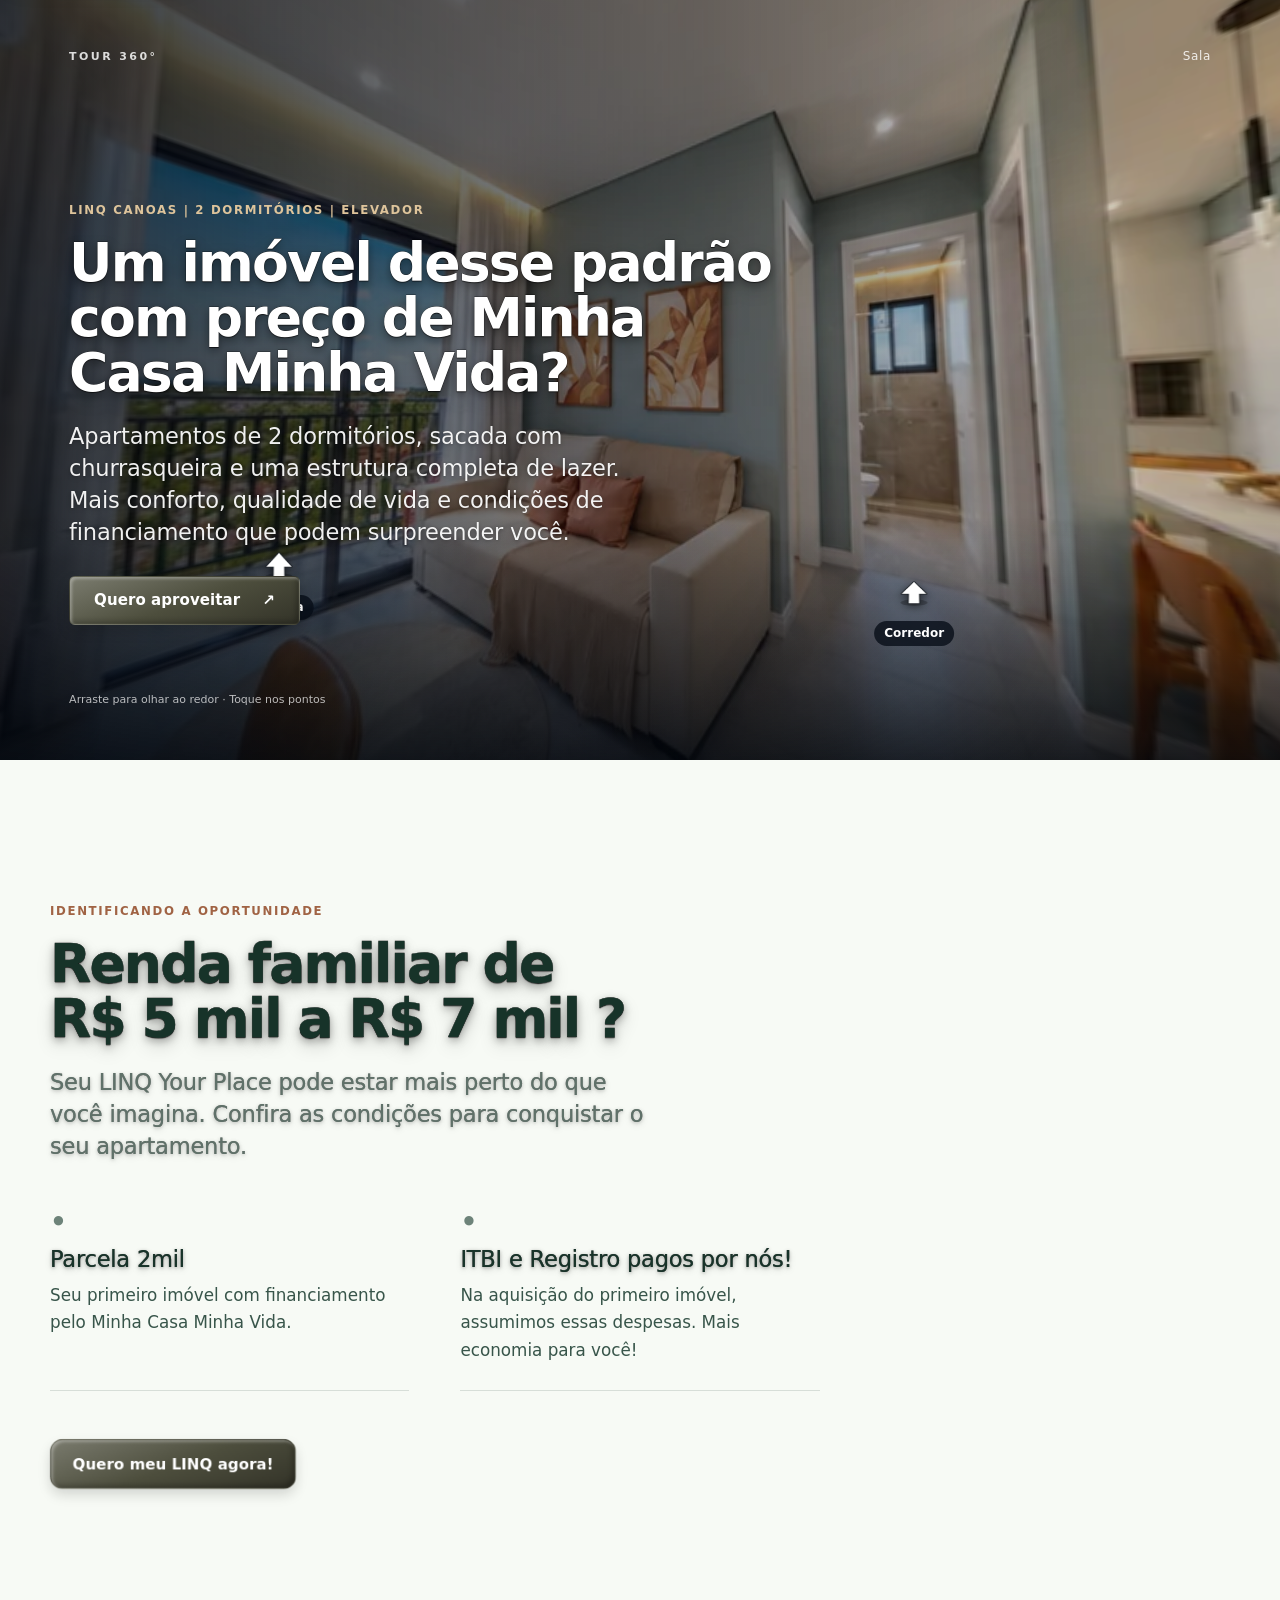
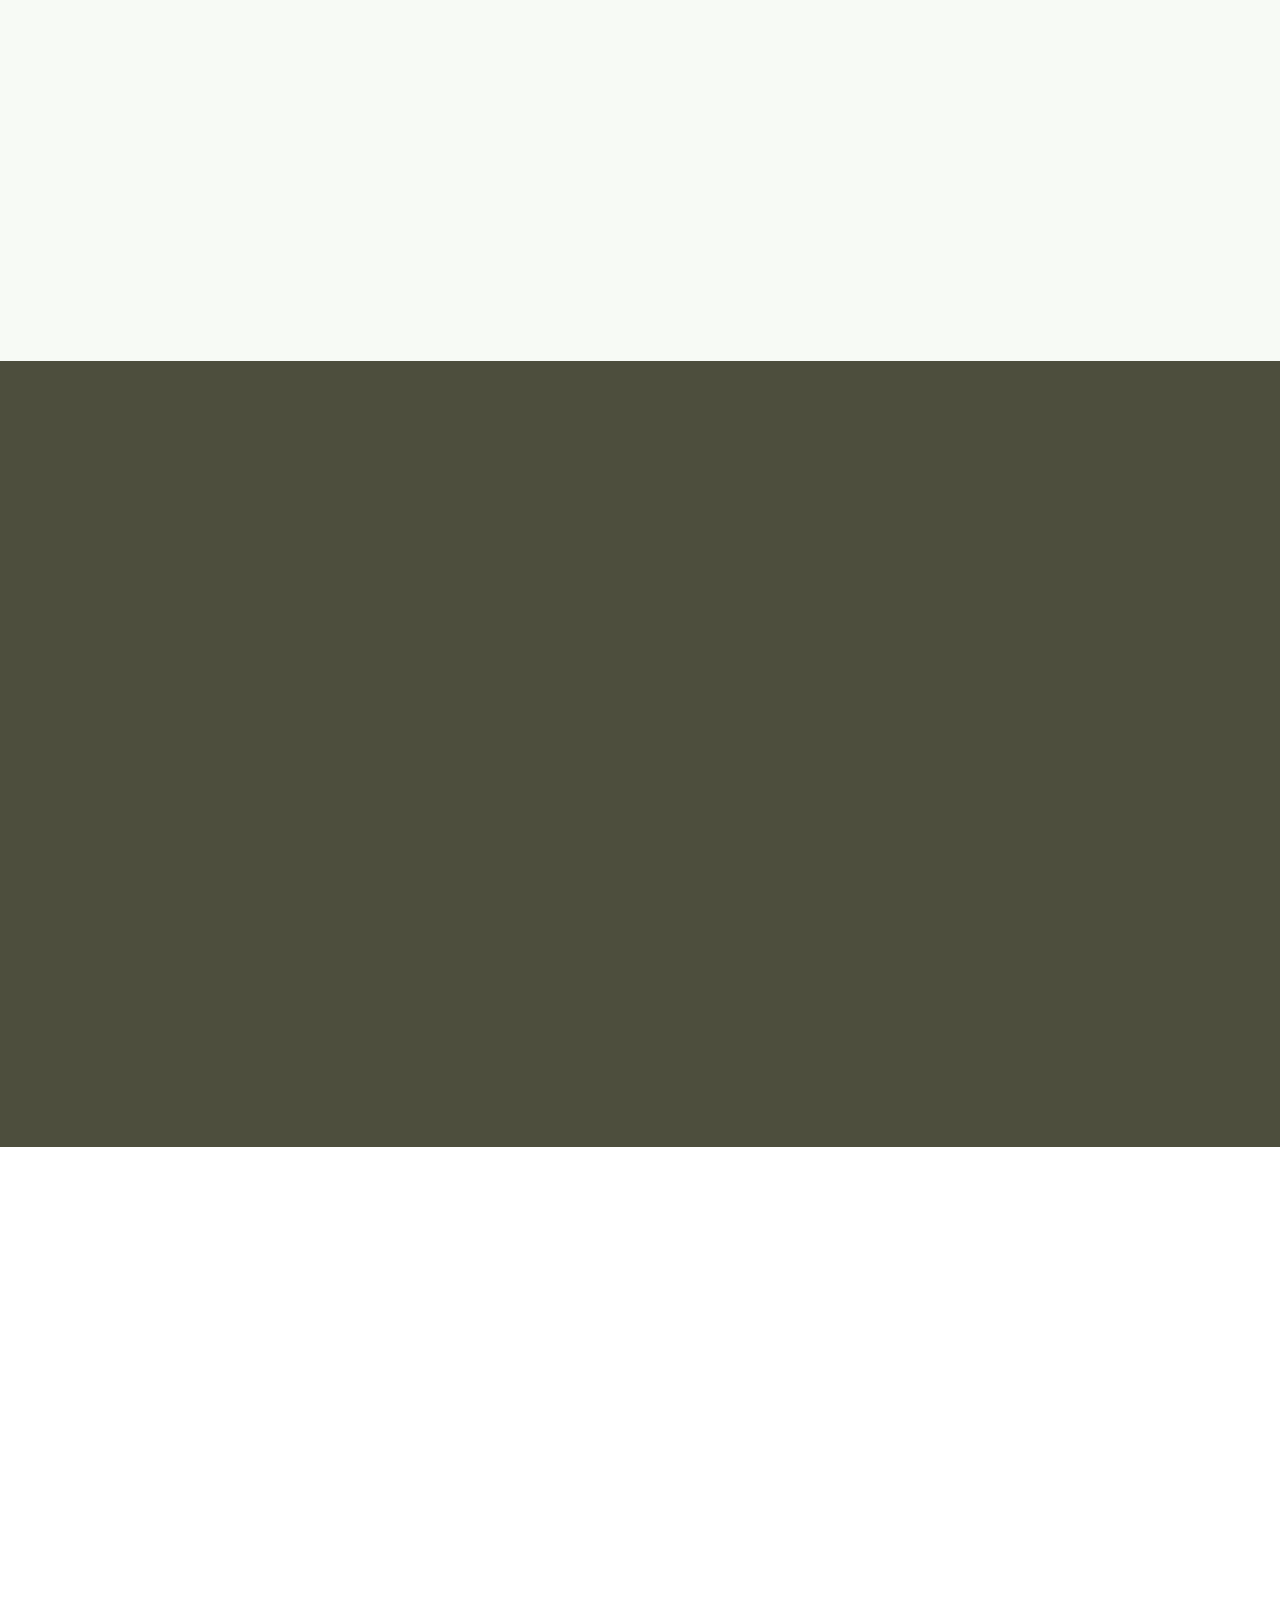
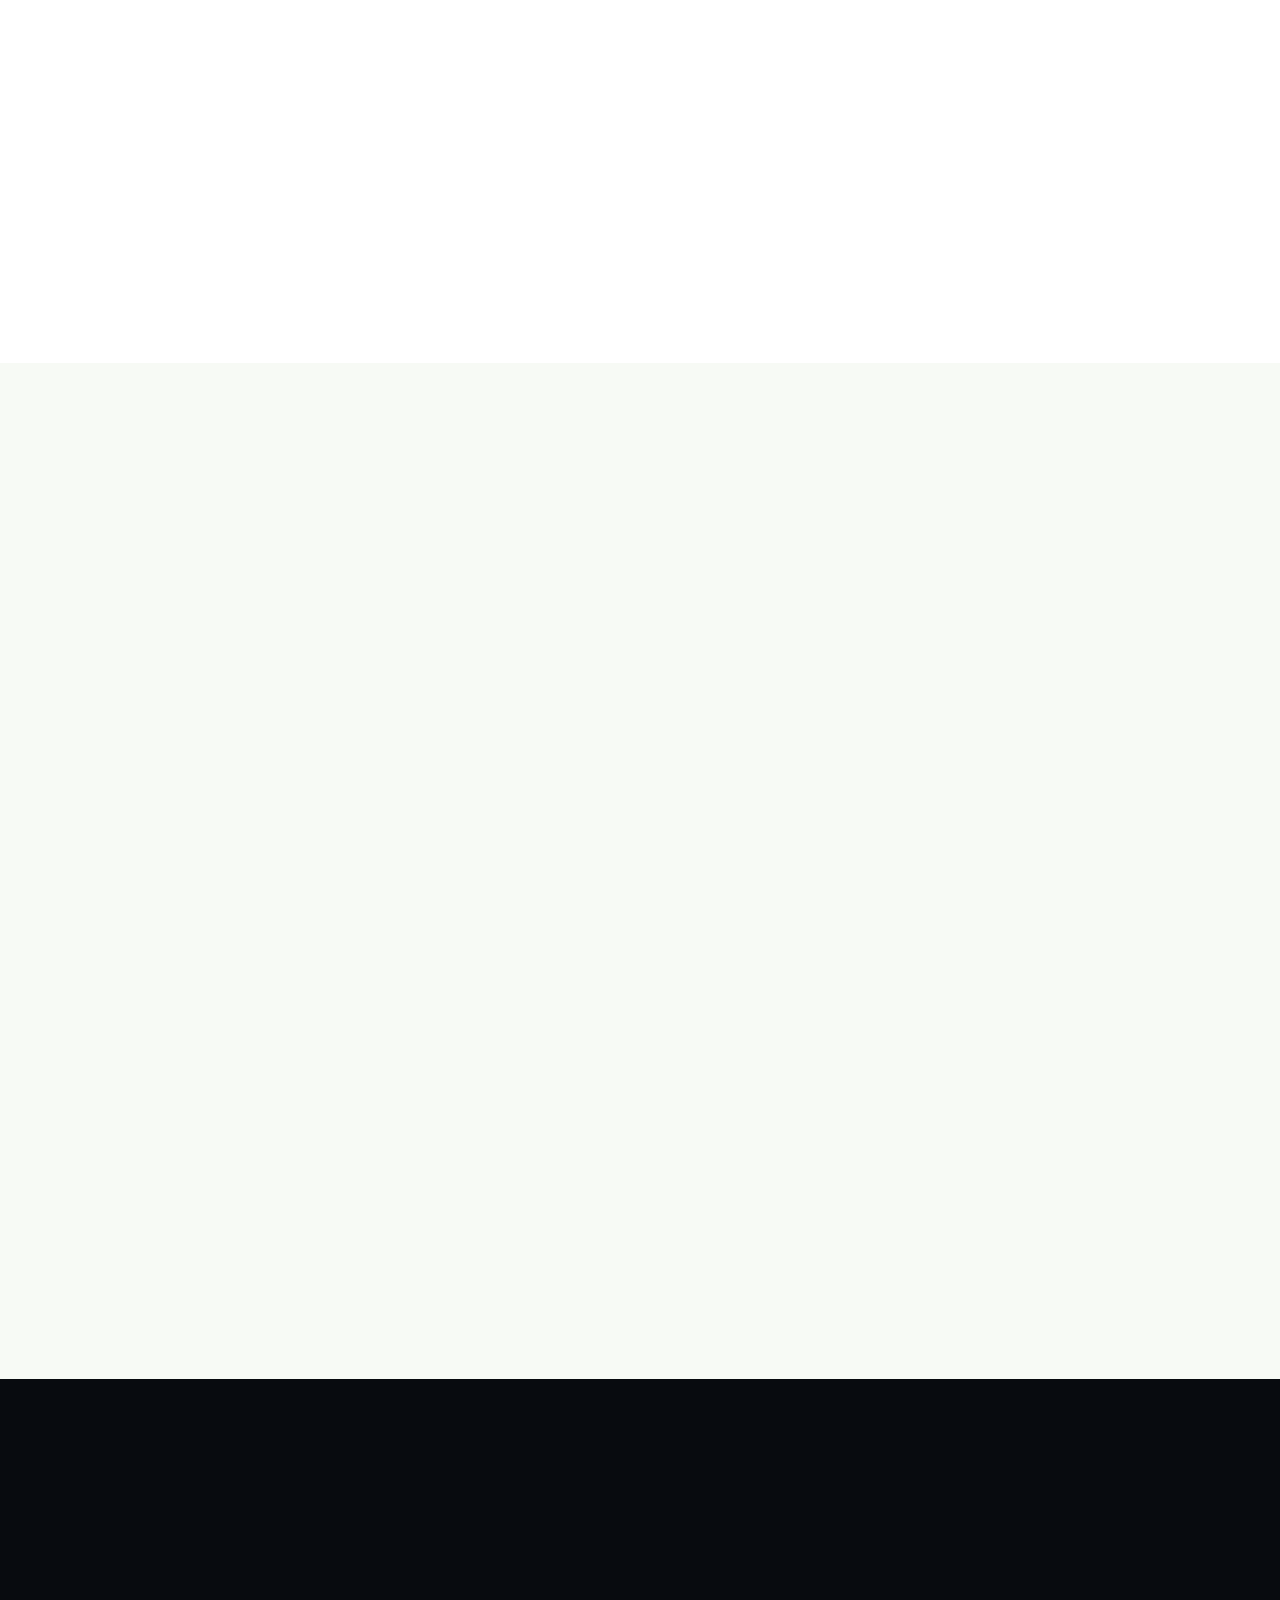
==== index.html @ daea2385 "Add files via upload" ====
<!doctype html>
<html lang="pt-BR">
<head>
      <meta charset="UTF-8">
      <meta http-equiv="Content-Security-Policy" content="default-src 'self' https:; img-src 'self' data: blob: https:; media-src 'self' data: blob: https:; style-src 'self' 'unsafe-inline' https:; font-src 'self' https: data:; script-src 'self' 'unsafe-inline' https:; object-src 'none'; base-uri 'self'">
      <meta name="viewport" content="width=device-width, initial-scale=1, viewport-fit=cover">
      <title>LINQ Canoas | 2 Dormitórios | Sacada | Minha Casa Minha Vida</title>
      <meta name="description" content="E se a prestação do seu apartamento fosse menor que o aluguel? Conheça o LINQ Your Life no Igara, Canoas: 2 dormitórios, sacada com churrasqueira e lazer. Solicite uma simulação do Minha Casa Minha Vida.">
      <meta name="robots" content="index, follow">
      <meta name="author" content="FLEX">
      <meta name="theme-color" content="#4d4e3d">
      <link rel="canonical" href="https://linq.mcmv-rs.com.br">
      <link rel="icon" href="./icon.webp" type="image/webp"><link rel="shortcut icon" href="./icon.webp">
      
      <meta property="og:locale" content="pt_BR">
      <meta property="og:type" content="website">
      <meta property="og:site_name" content="LinQ Your Place">
      <meta property="og:title" content="LINQ Canoas | 2 Dormitórios | Sacada | Minha Casa Minha Vida">
      <meta property="og:description" content="E se a prestação do seu apartamento fosse menor que o aluguel? Conheça o LINQ Your Life no Igara, Canoas: 2 dormitórios, sacada com churrasqueira e lazer. Solicite uma simulação do Minha Casa Minha Vida.">
      <meta property="og:url" content="https://linq.mcmv-rs.com.br">
      <meta property="og:image" content="https://linq.mcmv-rs.com.br/share.webp">
      <meta property="og:image:type" content="image/webp">
      <meta property="article:modified_time" content="2026-10-20">
      <meta name="twitter:card" content="summary_large_image">
      <meta name="twitter:title" content="LINQ Canoas | 2 Dormitórios | Sacada | Minha Casa Minha Vida">
      <meta name="twitter:description" content="E se a prestação do seu apartamento fosse menor que o aluguel? Conheça o LINQ Your Life no Igara, Canoas: 2 dormitórios, sacada com churrasqueira e lazer. Solicite uma simulação do Minha Casa Minha Vida.">
      <meta name="twitter:image" content="https://linq.mcmv-rs.com.br/share.webp">
      <link rel="preconnect" href="https://fonts.googleapis.com">
      <link rel="preconnect" href="https://fonts.gstatic.com" crossorigin>
      <link rel="stylesheet" href="https://fonts.googleapis.com/css2?family=DM+Sans:wght@300;400;500;600;700;800;900&family=Source+Sans+3:wght@300;400;500;600;700;800;900&display=swap">
      
      <script type="application/ld+json">{"@context":"https://schema.org","@graph":[{"@type":"WebSite","@id":"https://linq.mcmv-rs.com.br/#website","url":"https://linq.mcmv-rs.com.br/","name":"LinQ Your Place","publisher":{"@id":"https://linq.mcmv-rs.com.br/#realestateagent"},"inLanguage":"pt-BR"},{"@type":"RealEstateListing","@id":"https://linq.mcmv-rs.com.br#webpage","url":"https://linq.mcmv-rs.com.br","name":"LINQ Canoas | 2 Dormitórios | Sacada | Minha Casa Minha Vida","description":"E se a prestação do seu apartamento fosse menor que o aluguel? Conheça o LINQ Your Life no Igara, Canoas: 2 dormitórios, sacada com churrasqueira e lazer. Solicite uma simulação do Minha Casa Minha Vida.","isPartOf":{"@id":"https://linq.mcmv-rs.com.br/#website"},"about":{"@id":"https://linq.mcmv-rs.com.br#property"},"mainEntity":{"@id":"https://linq.mcmv-rs.com.br#property"},"author":{"@id":"https://linq.mcmv-rs.com.br/#author"},"publisher":{"@id":"https://linq.mcmv-rs.com.br/#realestateagent"},"dateModified":"2026-10-20","lastReviewed":"2026-10-20","primaryImageOfPage":{"@type":"ImageObject","url":"https://linq.mcmv-rs.com.br/share.webp"},"spatialCoverage":{"@type":"City","name":"Canoas"},"offers":{"@type":"Offer","price":"280000","priceCurrency":"BRL","url":"https://linq.mcmv-rs.com.br","itemOffered":{"@id":"https://linq.mcmv-rs.com.br#property"}}},{"@type":["Organization","RealEstateAgent"],"@id":"https://linq.mcmv-rs.com.br/#realestateagent","name":"LinQ Your Place","url":"https://linq.mcmv-rs.com.br","identifier":{"@type":"PropertyValue","name":"CRECI","value":"CRECI 83599F"},"areaServed":{"@type":"City","name":"Canoas"}},{"@type":"Person","@id":"https://linq.mcmv-rs.com.br/#author","name":"FLEX","jobTitle":"CRECI 83599F","url":"https://linq.mcmv-rs.com.br","sameAs":["https://linq.mcmv-rs.com.br"]},{"@type":"Place","@id":"https://linq.mcmv-rs.com.br#property","name":"LINQ Your Place","description":"E se a prestação do seu apartamento fosse menor que o aluguel? Conheça o LINQ Your Life no Igara, Canoas: 2 dormitórios, sacada com churrasqueira e lazer. Solicite uma simulação do Minha Casa Minha Vida.","image":"https://linq.mcmv-rs.com.br/share.webp","url":"https://linq.mcmv-rs.com.br","address":{"@type":"PostalAddress","streetAddress":"Rua Camboatas, 465, Igara","addressLocality":"Canoas","addressRegion":"RS","postalCode":"92412-230","addressCountry":"BR"},"additionalProperty":[{"@type":"PropertyValue","name":"Contexto local","value":"Apartamento 2 dormitórios, sacada e churrasqueira, LINQ Your Place, Rua Camboatás, 465. Minha casa minha vida. 156 apartamentos, 13 andares, elevador duplo."}]}]}</script>
      <link rel="stylesheet" href="assets/css/site.css?v=1792718456939">
    </head>
<body data-scroll-mode="flow" data-motion="subtle">
<a class="skip-link" href="#conteudo-principal">Ir para o conteúdo</a>
<main id="conteudo-principal" role="main"><section class="section-shell plugin-play-section" data-section-id="hero360-tour-1792586326792-cbk90" data-plugin="hero360-tour" data-plugin-version="1.2.7" style="--imobify-duration:800ms;--imobify-delay:0ms;--imobify-distance:46px;--imobify-blur:12px;--imobify-scale:0.92;--imobify-origin-x:50%;--imobify-origin-y:50%;--imobify-easing:cubic-bezier(.22,1,.36,1);" data-element-motion="%7B%22baseDelayMs%22%3A150%2C%22staggerMs%22%3A100%2C%22scrollMode%22%3A%22entrance%22%2C%22items%22%3A%7B%220%22%3A%7B%22preset%22%3A%22bounce-fade%22%2C%22durationMs%22%3A950%2C%22delayMs%22%3A0%2C%22order%22%3A1%2C%22intensity%22%3A%22soft%22%7D%2C%221%22%3A%7B%22preset%22%3A%22kinetic-shear%22%2C%22durationMs%22%3A730%2C%22delayMs%22%3A80%2C%22order%22%3A2%2C%22intensity%22%3A%22soft%22%7D%2C%222%22%3A%7B%22preset%22%3A%22light-sweep%22%2C%22durationMs%22%3A730%2C%22delayMs%22%3A80%2C%22order%22%3A3%2C%22intensity%22%3A%22soft%22%7D%2C%223%22%3A%7B%22preset%22%3A%22orbit-settle%22%2C%22durationMs%22%3A730%2C%22delayMs%22%3A80%2C%22order%22%3A4%2C%22intensity%22%3A%22soft%22%7D%2C%224%22%3A%7B%22preset%22%3A%22magnetic-snap%22%2C%22durationMs%22%3A730%2C%22delayMs%22%3A80%2C%22order%22%3A5%2C%22intensity%22%3A%22soft%22%7D%2C%225%22%3A%7B%22preset%22%3A%22arc-rise%22%2C%22durationMs%22%3A730%2C%22delayMs%22%3A80%2C%22order%22%3A6%2C%22intensity%22%3A%22soft%22%7D%2C%226%22%3A%7B%22preset%22%3A%22split-shift%22%2C%22durationMs%22%3A730%2C%22delayMs%22%3A80%2C%22order%22%3A7%2C%22intensity%22%3A%22soft%22%7D%2C%227%22%3A%7B%22preset%22%3A%22diagonal-sweep%22%2C%22durationMs%22%3A730%2C%22delayMs%22%3A80%2C%22order%22%3A8%2C%22intensity%22%3A%22soft%22%7D%2C%228%22%3A%7B%22preset%22%3A%22depth-parallax%22%2C%22durationMs%22%3A730%2C%22delayMs%22%3A80%2C%22order%22%3A9%2C%22intensity%22%3A%22soft%22%7D%7D%7D" data-motion-threshold="0.2" data-motion-replay="false" data-motion-direction="bottom" data-section-transition="zoom" data-hide-mobile="false" data-hide-desktop="false"><div class="ims360" data-mode="hero" style="--ims360-height:760px;--ims360-height-mobile:580px;--ims360-overlay:20%;--ims360-accent:#dec49b;--ims360-text:#ffffff;" data-full-sphere="true" data-normalize-sphere="true" data-hero-hfov="118" data-hero-hide-delay="2" data-idle="5" data-sway-yaw="8" data-sway-pitch="1.4" data-sway-cycle="9" data-scroll="" data-progress="" data-scenes-menu="false" data-navigation-panel="false" data-motion-enabled="true" data-motion-activation="auto" data-motion-sensitivity="50" data-motion-smoothing="50" data-motion-recenter="" data-motion-touch="true">
  <textarea class="ims360-config" hidden>{&quot;format&quot;:&quot;ImobStudioTour360&quot;,&quot;version&quot;:7,&quot;project&quot;:{&quot;id&quot;:&quot;tour360-section&quot;,&quot;name&quot;:&quot;LinQ&quot;,&quot;createdAt&quot;:&quot;&quot;,&quot;updatedAt&quot;:&quot;2026-10-22T02:22:39.215Z&quot;},&quot;settings&quot;:{&quot;firstSceneId&quot;:&quot;sala&quot;,&quot;preloadAdjacent&quot;:false,&quot;showCompass&quot;:false,&quot;showZoomControls&quot;:true,&quot;showFullscreenControl&quot;:true,&quot;autoLoad&quot;:true,&quot;defaultHfov&quot;:100,&quot;minHfov&quot;:50,&quot;maxHfov&quot;:120,&quot;authoringGrid&quot;:false},&quot;branding&quot;:{&quot;enabled&quot;:false,&quot;banner&quot;:&quot;&quot;,&quot;bannerName&quot;:&quot;&quot;,&quot;position&quot;:&quot;bottom-right&quot;,&quot;floatingEnabled&quot;:false,&quot;floatingText&quot;:&quot;&quot;,&quot;floatingLink&quot;:&quot;&quot;},&quot;sceneOrder&quot;:[&quot;dormitorio-2&quot;,&quot;banheiro&quot;,&quot;sala&quot;,&quot;sacada&quot;,&quot;casal&quot;,&quot;corredor&quot;],&quot;scenes&quot;:{&quot;dormitorio-2&quot;:{&quot;id&quot;:&quot;dormitorio-2&quot;,&quot;title&quot;:&quot;Dormitório 2&quot;,&quot;panorama&quot;:&quot;assets/images/tour360-scene-1-panorama-1.webp&quot;,&quot;initialView&quot;:{&quot;yaw&quot;:-93.1,&quot;pitch&quot;:-5.2,&quot;hfov&quot;:120},&quot;hotspots&quot;:[{&quot;id&quot;:&quot;hotspot_6c4cdc8f-31cb-48bc-8f23-c730b857e258&quot;,&quot;type&quot;:&quot;navigation&quot;,&quot;yaw&quot;:-175.4,&quot;pitch&quot;:-13.1,&quot;rotation&quot;:0,&quot;perspective&quot;:true,&quot;perspectiveStrength&quot;:1,&quot;scale&quot;:1,&quot;text&quot;:&quot;Casal&quot;,&quot;targetSceneId&quot;:null,&quot;targetView&quot;:null,&quot;url&quot;:&quot;&quot;,&quot;info&quot;:&quot;&quot;},{&quot;id&quot;:&quot;hotspot_baf045e5-15f4-4a69-8d08-7e0c4b675aee&quot;,&quot;type&quot;:&quot;navigation&quot;,&quot;yaw&quot;:178.3,&quot;pitch&quot;:-27.9,&quot;rotation&quot;:0,&quot;perspective&quot;:true,&quot;perspectiveStrength&quot;:1,&quot;scale&quot;:1,&quot;text&quot;:&quot;Corredor&quot;,&quot;targetSceneId&quot;:&quot;corredor&quot;,&quot;targetView&quot;:null,&quot;url&quot;:&quot;&quot;,&quot;info&quot;:&quot;&quot;}]},&quot;banheiro&quot;:{&quot;id&quot;:&quot;banheiro&quot;,&quot;title&quot;:&quot;Banheiro&quot;,&quot;panorama&quot;:&quot;assets/images/tour360-scene-2-panorama-2.webp&quot;,&quot;initialView&quot;:{&quot;yaw&quot;:110.2,&quot;pitch&quot;:-7.7,&quot;hfov&quot;:120},&quot;hotspots&quot;:[{&quot;id&quot;:&quot;hotspot_b8138596-a026-414f-9ff2-a5a0494f1c3e&quot;,&quot;type&quot;:&quot;navigation&quot;,&quot;yaw&quot;:84,&quot;pitch&quot;:-9.5,&quot;rotation&quot;:0,&quot;perspective&quot;:true,&quot;perspectiveStrength&quot;:1,&quot;scale&quot;:1,&quot;text&quot;:&quot;Sala&quot;,&quot;targetSceneId&quot;:&quot;sala&quot;,&quot;targetView&quot;:null,&quot;url&quot;:&quot;&quot;,&quot;info&quot;:&quot;&quot;}]},&quot;sala&quot;:{&quot;id&quot;:&quot;sala&quot;,&quot;title&quot;:&quot;Sala&quot;,&quot;panorama&quot;:&quot;assets/images/tour360-scene-3-panorama-3.webp&quot;,&quot;initialView&quot;:{&quot;yaw&quot;:-34.4,&quot;pitch&quot;:3.1,&quot;hfov&quot;:120},&quot;hotspots&quot;:[{&quot;id&quot;:&quot;hotspot_dfa66272-f932-4849-ad55-c2396f0cbe66&quot;,&quot;type&quot;:&quot;navigation&quot;,&quot;yaw&quot;:-78,&quot;pitch&quot;:-17.2,&quot;rotation&quot;:0,&quot;perspective&quot;:true,&quot;perspectiveStrength&quot;:1,&quot;scale&quot;:1,&quot;text&quot;:&quot;Sacada&quot;,&quot;targetSceneId&quot;:&quot;sacada&quot;,&quot;targetView&quot;:null,&quot;url&quot;:&quot;&quot;,&quot;info&quot;:&quot;&quot;},{&quot;id&quot;:&quot;hotspot_449da645-78c2-4d40-bd5c-cdab6e73639c&quot;,&quot;type&quot;:&quot;info&quot;,&quot;yaw&quot;:127.7,&quot;pitch&quot;:0.2,&quot;rotation&quot;:0,&quot;perspective&quot;:true,&quot;perspectiveStrength&quot;:1,&quot;scale&quot;:1,&quot;text&quot;:&quot;Churrasqueira&quot;,&quot;targetSceneId&quot;:null,&quot;targetView&quot;:null,&quot;url&quot;:&quot;&quot;,&quot;info&quot;:&quot;&quot;},{&quot;id&quot;:&quot;hotspot_5974fce1-87bb-4ef8-a9b9-b3d0ab1cafdc&quot;,&quot;type&quot;:&quot;navigation&quot;,&quot;yaw&quot;:1.4,&quot;pitch&quot;:-21.8,&quot;rotation&quot;:0,&quot;perspective&quot;:true,&quot;perspectiveStrength&quot;:1,&quot;scale&quot;:1,&quot;text&quot;:&quot;Corredor&quot;,&quot;targetSceneId&quot;:&quot;corredor&quot;,&quot;targetView&quot;:null,&quot;url&quot;:&quot;&quot;,&quot;info&quot;:&quot;&quot;}]},&quot;sacada&quot;:{&quot;id&quot;:&quot;sacada&quot;,&quot;title&quot;:&quot;Sacada&quot;,&quot;panorama&quot;:&quot;assets/images/tour360-scene-4-panorama-4.webp&quot;,&quot;initialView&quot;:{&quot;yaw&quot;:6.3,&quot;pitch&quot;:-8.5,&quot;hfov&quot;:120},&quot;hotspots&quot;:[{&quot;id&quot;:&quot;hotspot_b016313d-50a4-49ea-8a8d-99b8b925c119&quot;,&quot;type&quot;:&quot;navigation&quot;,&quot;yaw&quot;:-60.5,&quot;pitch&quot;:-13.3,&quot;rotation&quot;:0,&quot;perspective&quot;:true,&quot;perspectiveStrength&quot;:1,&quot;scale&quot;:1,&quot;text&quot;:&quot;Sala&quot;,&quot;targetSceneId&quot;:&quot;sala&quot;,&quot;targetView&quot;:null,&quot;url&quot;:&quot;&quot;,&quot;info&quot;:&quot;&quot;}]},&quot;casal&quot;:{&quot;id&quot;:&quot;casal&quot;,&quot;title&quot;:&quot;Casal&quot;,&quot;panorama&quot;:&quot;assets/images/tour360-scene-5-panorama-5.webp&quot;,&quot;initialView&quot;:{&quot;yaw&quot;:137.9,&quot;pitch&quot;:-11.6,&quot;hfov&quot;:120},&quot;hotspots&quot;:[{&quot;id&quot;:&quot;hotspot_5fcec45a-e8ff-4b78-82f8-bb9b88ef10a8&quot;,&quot;type&quot;:&quot;navigation&quot;,&quot;yaw&quot;:83.2,&quot;pitch&quot;:-22.8,&quot;rotation&quot;:0,&quot;perspective&quot;:true,&quot;perspectiveStrength&quot;:1,&quot;scale&quot;:1,&quot;text&quot;:&quot;Corredor&quot;,&quot;targetSceneId&quot;:&quot;corredor&quot;,&quot;targetView&quot;:null,&quot;url&quot;:&quot;&quot;,&quot;info&quot;:&quot;&quot;}]},&quot;corredor&quot;:{&quot;id&quot;:&quot;corredor&quot;,&quot;title&quot;:&quot;Corredor&quot;,&quot;panorama&quot;:&quot;assets/images/tour360-scene-6-panorama-6.webp&quot;,&quot;initialView&quot;:{&quot;yaw&quot;:167.6,&quot;pitch&quot;:-2,&quot;hfov&quot;:120},&quot;hotspots&quot;:[{&quot;id&quot;:&quot;hotspot_2bbbf7d1-f70e-493f-87e2-f6b0cacf66c0&quot;,&quot;type&quot;:&quot;navigation&quot;,&quot;yaw&quot;:98.6,&quot;pitch&quot;:-20.6,&quot;rotation&quot;:0,&quot;perspective&quot;:true,&quot;perspectiveStrength&quot;:1,&quot;scale&quot;:1,&quot;text&quot;:&quot;Dormitório Casal&quot;,&quot;targetSceneId&quot;:&quot;casal&quot;,&quot;targetView&quot;:null,&quot;url&quot;:&quot;&quot;,&quot;info&quot;:&quot;&quot;},{&quot;id&quot;:&quot;hotspot_252550e6-ec27-4ab1-8d86-6e223e93aae9&quot;,&quot;type&quot;:&quot;navigation&quot;,&quot;yaw&quot;:-1,&quot;pitch&quot;:-15.2,&quot;rotation&quot;:0,&quot;perspective&quot;:true,&quot;perspectiveStrength&quot;:1,&quot;scale&quot;:1,&quot;text&quot;:&quot;Sala&quot;,&quot;targetSceneId&quot;:&quot;sala&quot;,&quot;targetView&quot;:null,&quot;url&quot;:&quot;&quot;,&quot;info&quot;:&quot;&quot;},{&quot;id&quot;:&quot;hotspot_9947ee17-8c9d-4d93-89ae-30cb2a213a99&quot;,&quot;type&quot;:&quot;navigation&quot;,&quot;yaw&quot;:-101.6,&quot;pitch&quot;:-20.6,&quot;rotation&quot;:0,&quot;perspective&quot;:true,&quot;perspectiveStrength&quot;:1,&quot;scale&quot;:1,&quot;text&quot;:&quot;Dormitório 2&quot;,&quot;targetSceneId&quot;:&quot;dormitorio-2&quot;,&quot;targetView&quot;:null,&quot;url&quot;:&quot;&quot;,&quot;info&quot;:&quot;&quot;},{&quot;id&quot;:&quot;hotspot_e755d2b0-1556-4fb4-993b-5e5fc99f2365&quot;,&quot;type&quot;:&quot;navigation&quot;,&quot;yaw&quot;:-179.6,&quot;pitch&quot;:-19.6,&quot;rotation&quot;:0,&quot;perspective&quot;:true,&quot;perspectiveStrength&quot;:1,&quot;scale&quot;:1,&quot;text&quot;:&quot;Banheiro&quot;,&quot;targetSceneId&quot;:&quot;banheiro&quot;,&quot;targetView&quot;:null,&quot;url&quot;:&quot;&quot;,&quot;info&quot;:&quot;&quot;}]}}}</textarea>
  <div class="ims360-frame"><div class="ims360-viewer" aria-label="Panorama interativo de 360 graus"></div><img class="ims360-poster" alt="" aria-hidden="true" loading="eager" decoding="async">
    <div class="ims360-vignette" aria-hidden="true"></div>
    <div class="ims360-topline"><span class="ims360-brand">TOUR 360°</span><span class="ims360-scene-name" aria-live="polite"></span></div>
    <div class="ims360-copy"><p class="ims360-eyebrow">LINQ Canoas | 2 DORMITÓRIOS | Elevador</p><h2 class="ims360-headline">Um imóvel desse padrão com preço de Minha Casa Minha Vida?</h2><p class="ims360-subheadline">Apartamentos de 2 dormitórios, sacada com churrasqueira e uma estrutura completa de lazer. Mais conforto, qualidade de vida e condições de financiamento que podem surpreender você.</p><a class="ims360-cta" href="#contato" data-hero-cta>Quero aproveitar <span aria-hidden="true">↗</span></a></div>
    <nav class="ims360-navigation" aria-label="Navegação de experiência"><button class="ims360-prev" type="button" aria-label="Anterior">←</button><span class="ims360-counter" aria-live="polite"></span><button class="ims360-next" type="button" aria-label="Próximo">→</button></nav>
    <button class="ims360-scene-toggle" type="button" aria-controls="ims360-scene-list" aria-expanded="false">Ambientes <span aria-hidden="true">⌄</span></button><nav class="ims360-scene-list" hidden aria-label="Selecionar ambiente"></nav>
    <div class="ims360-motion" hidden aria-label="Navegação imersiva">
      <button type="button" class="ims360-motion-toggle" aria-pressed="false"><svg viewBox="0 0 24 24" aria-hidden="true"><rect x="7" y="2" width="10" height="20" rx="2" fill="none" stroke="currentColor" stroke-width="1.7"/><path d="M4 8C2.5 10 2.5 14 4 16M20 8c1.5 2 1.5 6 0 8M10 18h4" fill="none" stroke="currentColor" stroke-width="1.7" stroke-linecap="round"/></svg><span>Explorar em 360°</span></button>
    </div>
    <div class="ims360-tip">Arraste para olhar ao redor <span aria-hidden="true">·</span> Toque nos pontos</div>
    <div class="ims360-empty" hidden><strong>Tour 360 ainda não configurado</strong><span>Abra o Studio deste plugin e adicione uma cena panorâmica e hotspots.</span></div>
    <div class="ims360-error" hidden role="status"></div>
  </div>
</div>
</section>
<section id="destaques" class="highlights-section section-shell" data-section-id="highlights-linq-002" data-plugin="highlights" data-highlight-layout="compact" data-highlight-columns="3" data-highlight-marker="dot" data-highlight-align="left" style="--imobify-duration:800ms;--imobify-delay:0ms;--imobify-distance:46px;--imobify-blur:12px;--imobify-scale:0.92;--imobify-origin-x:50%;--imobify-origin-y:50%;--imobify-easing:cubic-bezier(.22,1,.36,1);" data-element-motion="%7B%22baseDelayMs%22%3A160%2C%22staggerMs%22%3A170%2C%22scrollMode%22%3A%22entrance%22%2C%22items%22%3A%7B%220%22%3A%7B%22preset%22%3A%22light-sweep%22%2C%22durationMs%22%3A950%2C%22delayMs%22%3A0%2C%22order%22%3A1%2C%22intensity%22%3A%22soft%22%7D%2C%221%22%3A%7B%22preset%22%3A%22depth-parallax%22%2C%22durationMs%22%3A730%2C%22delayMs%22%3A80%2C%22order%22%3A2%2C%22intensity%22%3A%22soft%22%7D%2C%222%22%3A%7B%22preset%22%3A%22cinema-focus%22%2C%22durationMs%22%3A730%2C%22delayMs%22%3A80%2C%22order%22%3A3%2C%22intensity%22%3A%22soft%22%7D%2C%223%22%3A%7B%22preset%22%3A%22architectural-curtain%22%2C%22durationMs%22%3A730%2C%22delayMs%22%3A80%2C%22order%22%3A4%2C%22intensity%22%3A%22soft%22%7D%2C%224%22%3A%7B%22preset%22%3A%22light-sweep%22%2C%22durationMs%22%3A730%2C%22delayMs%22%3A80%2C%22order%22%3A5%2C%22intensity%22%3A%22soft%22%7D%2C%225%22%3A%7B%22preset%22%3A%22depth-parallax%22%2C%22durationMs%22%3A730%2C%22delayMs%22%3A80%2C%22order%22%3A6%2C%22intensity%22%3A%22soft%22%7D%2C%226%22%3A%7B%22preset%22%3A%22cinema-focus%22%2C%22durationMs%22%3A730%2C%22delayMs%22%3A80%2C%22order%22%3A7%2C%22intensity%22%3A%22soft%22%7D%2C%227%22%3A%7B%22preset%22%3A%22architectural-curtain%22%2C%22durationMs%22%3A730%2C%22delayMs%22%3A80%2C%22order%22%3A8%2C%22intensity%22%3A%22soft%22%7D%7D%7D" data-motion-threshold="0.2" data-motion-replay="false" data-motion-direction="bottom" data-section-transition="default" data-hide-mobile="false" data-hide-desktop="false"><div class="site-container"><div class="section-intro highlights-intro"><p class="eyebrow">IDENTIFICANDO A OPORTUNIDADE</p><h2>Renda familiar de R$ 5 mil a R$ 7 mil ?</h2><p class="highlights-subtitle">Seu LINQ Your Place pode estar mais perto do que você imagina. Confira as condições para conquistar o seu apartamento.</p></div><div class="highlight-grid" role="list"><article class="highlight-item" role="listitem"><span class="highlight-marker" aria-hidden="true">•</span><div class="highlight-item-copy"><h3>Parcela 2mil</h3><p>Seu primeiro imóvel com financiamento pelo Minha Casa Minha Vida.</p></div></article><article class="highlight-item" role="listitem"><span class="highlight-marker" aria-hidden="true">•</span><div class="highlight-item-copy"><h3>ITBI e Registro pagos por nós!</h3><p>Na aquisição do primeiro imóvel, assumimos essas despesas. Mais economia para você!</p></div></article></div><div class="highlights-action"><a class="button button-primary" href="#contato">Quero meu LINQ agora!</a></div></div></section>
<section class="section-shell plugin-play-section" data-section-id="smart-plant-1792640837208-gfloi" data-plugin="smart-plant" data-plugin-version="1.4.4" style="--imobify-duration:800ms;--imobify-delay:0ms;--imobify-distance:46px;--imobify-blur:12px;--imobify-scale:0.92;--imobify-origin-x:50%;--imobify-origin-y:50%;--imobify-easing:cubic-bezier(.22,1,.36,1);" data-element-motion="%7B%22baseDelayMs%22%3A125%2C%22staggerMs%22%3A190%2C%22scrollMode%22%3A%22entrance%22%2C%22items%22%3A%7B%220%22%3A%7B%22preset%22%3A%22float-in%22%2C%22durationMs%22%3A950%2C%22delayMs%22%3A0%2C%22order%22%3A1%2C%22intensity%22%3A%22soft%22%7D%2C%221%22%3A%7B%22preset%22%3A%22arc-rise%22%2C%22durationMs%22%3A730%2C%22delayMs%22%3A80%2C%22order%22%3A2%2C%22intensity%22%3A%22soft%22%7D%2C%222%22%3A%7B%22preset%22%3A%22soft-focus%22%2C%22durationMs%22%3A730%2C%22delayMs%22%3A80%2C%22order%22%3A3%2C%22intensity%22%3A%22soft%22%7D%2C%223%22%3A%7B%22preset%22%3A%22bounce-fade%22%2C%22durationMs%22%3A730%2C%22delayMs%22%3A80%2C%22order%22%3A4%2C%22intensity%22%3A%22soft%22%7D%2C%224%22%3A%7B%22preset%22%3A%22float-in%22%2C%22durationMs%22%3A730%2C%22delayMs%22%3A80%2C%22order%22%3A5%2C%22intensity%22%3A%22soft%22%7D%2C%225%22%3A%7B%22preset%22%3A%22arc-rise%22%2C%22durationMs%22%3A730%2C%22delayMs%22%3A80%2C%22order%22%3A6%2C%22intensity%22%3A%22soft%22%7D%2C%226%22%3A%7B%22preset%22%3A%22soft-focus%22%2C%22durationMs%22%3A730%2C%22delayMs%22%3A80%2C%22order%22%3A7%2C%22intensity%22%3A%22soft%22%7D%2C%227%22%3A%7B%22preset%22%3A%22bounce-fade%22%2C%22durationMs%22%3A730%2C%22delayMs%22%3A80%2C%22order%22%3A8%2C%22intensity%22%3A%22soft%22%7D%2C%228%22%3A%7B%22preset%22%3A%22float-in%22%2C%22durationMs%22%3A730%2C%22delayMs%22%3A80%2C%22order%22%3A9%2C%22intensity%22%3A%22soft%22%7D%2C%229%22%3A%7B%22preset%22%3A%22arc-rise%22%2C%22durationMs%22%3A730%2C%22delayMs%22%3A80%2C%22order%22%3A10%2C%22intensity%22%3A%22soft%22%7D%2C%2210%22%3A%7B%22preset%22%3A%22soft-focus%22%2C%22durationMs%22%3A730%2C%22delayMs%22%3A80%2C%22order%22%3A11%2C%22intensity%22%3A%22soft%22%7D%2C%2211%22%3A%7B%22preset%22%3A%22bounce-fade%22%2C%22durationMs%22%3A730%2C%22delayMs%22%3A80%2C%22order%22%3A12%2C%22intensity%22%3A%22soft%22%7D%2C%2212%22%3A%7B%22preset%22%3A%22float-in%22%2C%22durationMs%22%3A730%2C%22delayMs%22%3A80%2C%22order%22%3A13%2C%22intensity%22%3A%22soft%22%7D%7D%7D" data-motion-threshold="0.2" data-motion-replay="false" data-motion-direction="bottom" data-section-transition="default" data-hide-mobile="false" data-hide-desktop="false"><div class="smart-plant"
  data-plants="[{&quot;id&quot;:&quot;planta-mvj11rp7&quot;,&quot;code&quot;:&quot;Pos.frente.47m2&quot;,&quot;title&quot;:&quot;2 Dorm - 47m²&quot;,&quot;description&quot;:&quot;Apartamento com 2 dormitórios, sacada, churrasqueira, espera para água quente, vaga de estacionamento individual.&quot;,&quot;area&quot;:&quot;47m²&quot;,&quot;composition&quot;:&quot;2 Dorm&quot;,&quot;bathrooms&quot;:&quot;Banheiro&quot;,&quot;features&quot;:&quot;Churrasqueira|Sacada| Vaga estacionamento| Espera água quente&quot;,&quot;image&quot;:&quot;assets/images/smart-plant-plant-1-image-7.webp&quot;,&quot;fullImage&quot;:&quot;assets/images/smart-plant-plant-1-fullimage-8.png&quot;,&quot;positionImage&quot;:&quot;assets/images/smart-plant-plant-1-positionimage-9.webp&quot;,&quot;position&quot;:&quot;Finais 03 e 04&quot;},{&quot;id&quot;:&quot;planta-mvj11rp7-copy-mvjq1j7a&quot;,&quot;code&quot;:&quot;Pos.meio.45-a-47&quot;,&quot;title&quot;:&quot;2 Dorm - 45,61 a 47,43m²&quot;,&quot;description&quot;:&quot;Apartamento com 2 dormitórios, sacada, churrasqueira, espera para água quente, vaga de estacionamento individual.&quot;,&quot;area&quot;:&quot;45m² a 47m²&quot;,&quot;composition&quot;:&quot;2 Dorm&quot;,&quot;bathrooms&quot;:&quot;Banheiro&quot;,&quot;features&quot;:&quot;Churrasqueira|Sacada| Vaga estacionamento| Espera água quente&quot;,&quot;image&quot;:&quot;assets/images/smart-plant-plant-2-image-10.webp&quot;,&quot;fullImage&quot;:&quot;assets/images/smart-plant-plant-2-image-10.webp&quot;,&quot;positionImage&quot;:&quot;assets/images/smart-plant-plant-2-positionimage-11.webp&quot;,&quot;position&quot;:&quot;Finais 02,01,05,06,07,08,11,12&quot;}]"
  data-empreendimento="LinQ Your Place"
  data-card-button-text="Ver planta completa"
  data-action-mode="whatsapp"
  data-action-label-whats=""
  data-action-label-form=""
  data-whats-number="5551998111078"
  data-whats-message="Gostei do {empreendimento}. Me identifiquei com a planta {planta}, {metragem}. Gostaria de marcar uma visita."
  data-form-anchor="contato"
  data-form-context-message="Tenho interesse no {empreendimento}. Me identifiquei com a planta {planta}, {metragem}. Gostaria de receber mais informações e marcar uma visita."
  data-magnifier-start-hidden="true"
  data-magnifier-touch-toggle="true"
  data-magnifier-click-position="false"
  data-magnifier-drag-position="true"
  data-magnifier-follow-mouse="false"
  data-magnifier-zoom="2"
  data-local-theme="false"
  style="--sp-columns:2;--sp-image-height:360px;--sp-local-accent:#7e686d;--sp-local-section:#f7f5ea;--sp-local-card:#ffffff;--sp-local-modal:#ffffff;--sp-local-text:#171717;--sp-local-muted:#595959;">
  <div class="smart-plant__container">
    <header class="smart-plant__head">
      <h2 data-design-role="title">Plantas</h2>
      <p class="smart-plant__subtitle" data-design-role="subtitle">Conheça as opções e encontre a planta que combina com você.</p>
    </header>
    <div class="smart-plant__grid" data-smart-plant-grid></div>
  </div>
  <div class="smart-plant__modal" data-smart-plant-modal aria-hidden="true">
    <div class="smart-plant__backdrop" data-smart-plant-close></div>
    <article class="smart-plant__dialog" role="dialog" aria-modal="true" aria-labelledby="smart-plant-modal-title">
      <button class="smart-plant__close" type="button" data-smart-plant-close aria-label="Fechar">×</button>
      <div class="smart-plant__modal-image-wrap" data-smart-plant-magnifier-stage tabindex="0" aria-label="Planta detalhada. Pressione e segure para ampliar">
        <img class="smart-plant__modal-image" data-smart-plant-modal-image draggable="false" alt="">
        <button class="smart-plant__magnifier-settings-toggle" type="button" data-smart-plant-magnifier-settings-toggle aria-label="Configurar ampliação" title="Configurar ampliação">＋</button>
        <div class="smart-plant__magnifier-settings" data-smart-plant-magnifier-settings aria-hidden="true">
          <span>Ampliação</span>
          <button type="button" data-smart-plant-zoom="2">2×</button>
          <button type="button" data-smart-plant-zoom="3">3×</button>
        </div>
        <span class="smart-plant__magnifier-hint" data-smart-plant-magnifier-hint>Pressione e segure a planta para ampliar</span>
        <div class="smart-plant__magnifier" data-smart-plant-magnifier role="img" aria-label="Lupa" title="Lupa de ampliação"></div>
      </div>
      <div class="smart-plant__modal-content">
        <h3 id="smart-plant-modal-title" data-smart-plant-modal-title></h3>
        <section class="smart-plant__detail-block">
          <h4>▣ Detalhes da unidade</h4>
          <div class="smart-plant__badges" data-smart-plant-modal-badges></div>
        </section>
        <section class="smart-plant__detail-block smart-plant__position-block" data-smart-plant-position-block>
          <h4>⌖ Posição na torre</h4>
          <img class="smart-plant__position-image" data-smart-plant-position-image alt="Posição da planta na torre">
          <p data-smart-plant-position></p>
        </section>
        <button class="smart-plant__action" type="button" data-smart-plant-action data-design-role="cta"></button>
      </div>
    </article>
  </div>
</div>
</section>
<section class="bs-section section-shell" data-plugin="benefits-showcase" data-section-id="benefits-showcase-linq-004" data-bs-layout="list" data-bs-motion="cascade" data-bs-icon-style="sharp" data-bs-align="left" data-bs-image="true" data-bs-fixed="true" style="--bs-columns:4;--bs-radius:18px;--bs-gap:18px;--bs-icon-size:39px;--bs-accent:var(--primary-on-surface,var(--primary));--bs-bg:var(--surface);--bs-card:color-mix(in srgb,var(--surface) 35%,white);--bs-text:var(--body-color);--bs-title:var(--heading-color);--bs-duration:650ms;--bs-stagger:65ms;--bs-overlay:0.76;--bs-image-y:50%;--imobify-duration:800ms;--imobify-delay:0ms;--imobify-distance:46px;--imobify-blur:12px;--imobify-scale:0.92;--imobify-origin-x:50%;--imobify-origin-y:50%;--imobify-easing:cubic-bezier(.22,1,.36,1);" id="lazer" data-element-motion="%7B%22baseDelayMs%22%3A150%2C%22staggerMs%22%3A100%2C%22scrollMode%22%3A%22entrance%22%2C%22items%22%3A%7B%7D%7D" data-motion-threshold="0.2" data-motion-replay="false" data-motion-direction="bottom" data-section-transition="default" data-hide-mobile="false" data-hide-desktop="false"><div class="bs-backdrop" aria-hidden="true"><img class="bs-bg-image" src="assets/images/benefits-showcase-backgroundimage-12.webp" alt="" loading="lazy" decoding="async"></div><div class="site-container"><header class="bs-heading"><p class="eyebrow">MORAR BEM É MAIS DO QUE SAIR DO ALUGUEL</p><h2>O apartamento é só o começo da sua nova rotina.</h2><p class="bs-subtitle">O LINQ reúne espaços para descansar, receber quem você gosta, trabalhar e aproveitar o tempo em casa — sem depender de sair do condomínio para tudo.</p></header><div class="bs-filters" role="group" aria-label="Filtrar benefícios"><button type="button" class="bs-filter is-active" data-bs-filter="*" aria-pressed="true">Todos</button><button type="button" class="bs-filter" data-bs-filter="Lazer" aria-pressed="false">Lazer</button><button type="button" class="bs-filter" data-bs-filter="Praticidade" aria-pressed="false">Praticidade</button><button type="button" class="bs-filter" data-bs-filter="Bem-estar" aria-pressed="false">Bem-estar</button><button type="button" class="bs-filter" data-bs-filter="Convivência" aria-pressed="false">Convivência</button><button type="button" class="bs-filter" data-bs-filter="Família" aria-pressed="false">Família</button><button type="button" class="bs-filter" data-bs-filter="Infraestrutura" aria-pressed="false">Infraestrutura</button></div><div class="bs-grid" role="list"><article class="bs-card" data-bs-category="Lazer" style="--bs-index:0" role="listitem"><div class="bs-icon"><svg viewBox="0 0 24 24" width="39" height="39" fill="none" stroke="currentColor" stroke-width="1.7" stroke-linecap="round" stroke-linejoin="round" aria-hidden="true" focusable="false"><path d="M3 18q2-2 4 0t4 0t4 0t4 0t4 0M3 22q2-2 4 0t4 0t4 0t4 0t4 0M7 15V5a2 2 0 0 1 4 0v9M7 10h9V5a2 2 0 0 1 4 0v9"/></svg></div><div class="bs-copy"><h3>Piscinas</h3><p>Piscinas adulto e infantil e deck molhado.</p></div></article><article class="bs-card" data-bs-category="Praticidade" style="--bs-index:1" role="listitem"><div class="bs-icon"><svg viewBox="0 -960 960 960" width="39" height="39" fill="currentColor" aria-hidden="true" focusable="false"><path d="M80-120v-600h240v-160h320v160h240v600H80Zm80-80h640v-440H160v440Zm240-520h160v-80H400v80ZM160-200v-440 440Z"/></svg></div><div class="bs-copy"><h3>Coworking</h3><p>Um espaço para trabalhar ou estudar perto do apartamento.</p></div></article><article class="bs-card" data-bs-category="Bem-estar" style="--bs-index:2" role="listitem"><div class="bs-icon"><svg viewBox="0 0 24 24" width="39" height="39" fill="none" stroke="currentColor" stroke-width="1.7" stroke-linecap="round" stroke-linejoin="round" aria-hidden="true" focusable="false"><path d="M2 9v6m3-9v12m3-7v2m8-2v2m3-7v12m3-9v6M5 12h14"/></svg></div><div class="bs-copy"><h3>Academia</h3><p>Mais facilidade para incluir atividade física na rotina.</p></div></article><article class="bs-card" data-bs-category="Convivência" style="--bs-index:3" role="listitem"><div class="bs-icon"><svg viewBox="0 0 24 24" width="39" height="39" fill="none" stroke="currentColor" stroke-width="1.7" stroke-linecap="round" stroke-linejoin="round" aria-hidden="true" focusable="false"><path d="m4 20 5-14 9 9-14 5zM15 3v3m5 2-3 2m3 8 2 1M10 2l1 2"/></svg></div><div class="bs-copy"><h3>Salão de Festas</h3><p>Salão de festas para 27 lugares sentados com sanitario.</p></div></article><article class="bs-card" data-bs-category="Convivência" style="--bs-index:4" role="listitem"><div class="bs-icon"><svg viewBox="0 0 24 24" width="39" height="39" fill="none" stroke="currentColor" stroke-width="1.7" stroke-linecap="round" stroke-linejoin="round" aria-hidden="true" focusable="false"><path d="M5 2v20m-3-20v7c0 3 6 3 6 0V2m10 20V2c-5 3-5 9 0 12"/></svg></div><div class="bs-copy"><h3>Espaço Gourmet</h3><p>Espaço Gourmet fechado e Aberto</p></div></article><article class="bs-card" data-bs-category="Família" style="--bs-index:5" role="listitem"><div class="bs-icon"><svg viewBox="0 0 24 24" width="39" height="39" fill="none" stroke="currentColor" stroke-width="1.7" stroke-linecap="round" stroke-linejoin="round" aria-hidden="true" focusable="false"><path d="m12 2 8 13H4L12 2zM12 14v8M6 22h12"/></svg></div><div class="bs-copy"><h3>Playground</h3><p>Espaço para as crianças brincarem ao ar livre.</p></div></article><article class="bs-card" data-bs-category="Família" style="--bs-index:6" role="listitem"><div class="bs-icon"><svg viewBox="0 -960 960 960" width="39" height="39" fill="currentColor" aria-hidden="true" focusable="false"><path d="M160-360q-50 0-85-35t-35-85q0-50 35-85t85-35v-160h200q0-50 35-85t85-35q50 0 85 35t35 85h200v160q50 0 85 35t35 85q0 50-35 85t-85 35v240H160v-240Zm200-80q25 0 42.5-17.5T420-500q0-25-17.5-42.5T360-560q-25 0-42.5 17.5T300-500q0 25 17.5 42.5T360-440Zm240 0q25 0 42.5-17.5T660-500q0-25-17.5-42.5T600-560q-25 0-42.5 17.5T540-500q0 25 17.5 42.5T600-440ZM320-280h320v-80H320v80Zm-80 80h480v-480H240v480Zm240-240Z"/></svg></div><div class="bs-copy"><h3>Brinquedoteca</h3><p>Mais uma opção de diversão para as crianças.</p></div></article><article class="bs-card" data-bs-category="Lazer" style="--bs-index:7" role="listitem"><div class="bs-icon"><svg viewBox="0 -960 960 960" width="39" height="39" fill="currentColor" aria-hidden="true" focusable="false"><path d="m368-4-70-40 120-208-68-40-60 104-70-40 206-356q-38-39-57-89t-19-103q0-36 9-71.5t29-68.5l68 40q-14 23-20 47.5t-6 50.5q0 53 26 99.5t74 74.5l90 52q62 36 91 103.5T740-322q0 38-10 74t-28 68l-70-40q14-24 20-49t6-51q0-32-9-62t-29-56L368-4Zm272-596q-33 0-56.5-23.5T560-680q0-33 23.5-56.5T640-760q33 0 56.5 23.5T720-680q0 33-23.5 56.5T640-600ZM540-800q-26 0-43-18t-17-42q0-26 18-43t42-17q26 0 43 18t17 42q0 26-18 43t-42 17Z"/></svg></div><div class="bs-copy"><h3>Quadra Poliesportiva</h3><p>Esporte e diversão sem sair do condomínio.</p></div></article><article class="bs-card" data-bs-category="Convivência" style="--bs-index:8" role="listitem"><div class="bs-icon"><svg viewBox="0 0 24 24" width="39" height="39" fill="none" stroke="currentColor" stroke-width="1.7" stroke-linecap="round" stroke-linejoin="round" aria-hidden="true" focusable="false"><path d="M5 2v20m-3-20v7c0 3 6 3 6 0V2m10 20V2c-5 3-5 9 0 12"/></svg></div><div class="bs-copy"><h3>Quiosques</h3><p>Espaços de encontro e confraternização.</p></div></article><article class="bs-card" data-bs-category="Convivência" style="--bs-index:9" role="listitem"><div class="bs-icon"><svg viewBox="0 -960 960 960" width="39" height="39" fill="currentColor" aria-hidden="true" focusable="false"><path d="M424-282q13 11 27.5 15.5T480-262q29 0 52.5-18.5T560-334q5-47-29-69.5T480-462q-5 14-5 26t3 26q3 17 7 32t1 32q-5 18-22 37t-40 27ZM80-80v-800h800v800H80Zm400-160q50 0 85-35t35-85q0-24-10-40t-28-30q-38-27-63.5-56.5T458-546q-44 35-71 79.5T360-362q0 35 36 78.5t84 43.5Zm-320 80h80v-80h90q-23-29-36.5-61T280-362q0-46 10-86.5t36.5-78.5q26.5-38 73.5-75.5T520-680q-11 44 9.5 93.5T606-496q33 24 53.5 56.5T680-360q0 35-11 64.5T640-240h80v80h80v-640H160v640Zm320-80Z"/></svg></div><div class="bs-copy"><h3>Fireplace</h3><p>Ambiente de convivência para aproveitar o tempo com quem importa.</p></div></article><article class="bs-card" data-bs-category="Infraestrutura" style="--bs-index:10" role="listitem"><div class="bs-icon"><svg viewBox="0 -960 960 960" width="39" height="39" fill="currentColor" aria-hidden="true" focusable="false"><path d="M600-520h60v-80h140v-160H600v240Zm60-140v-40h80v40h-80ZM440-400v-480h480v480H720v280h-80v-280H440Zm80-80h320v-320H520v320ZM280-120v-80H80v-80h240v-200H80v-80h208l-42-120H80v-80h222l98 280v360H280Zm-60-200q25 0 42.5-17.5T280-380q0-25-17.5-42.5T220-440q-25 0-42.5 17.5T160-380q0 25 17.5 42.5T220-320Zm460-320Z"/></svg></div><div class="bs-copy"><h3>Vaga de estacionamento</h3><p>Estacionamento para cada unidade, vagas do tipo coberta e descoberta.</p></div></article><article class="bs-card" data-bs-category="Infraestrutura" style="--bs-index:11" role="listitem"><div class="bs-icon"><svg viewBox="0 -960 960 960" width="39" height="39" fill="currentColor" aria-hidden="true" focusable="false"><path d="M240-400v-480h480v480H240Zm80-80h320v-320H320v320Zm320 240v-80h80v80h-80Zm-400 0v-80h80v80h-80ZM640-80v-80h80v80h-80Zm-200 0v-80h80v80h-80Zm-200 0v-80h80v80h-80Zm240-560Z"/></svg></div><div class="bs-copy"><h3>Elevador duplo</h3><p>02 Elevadores, com capacidade de 825kg / 11 pessoas, um dos elevadores com suporte para PCD</p></div></article><article class="bs-card" data-bs-category="Infraestrutura" style="--bs-index:12" role="listitem"><div class="bs-icon"><svg viewBox="0 -960 960 960" width="39" height="39" fill="currentColor" aria-hidden="true" focusable="false"><path d="M655-80 513-222l56-56 85 85 170-170 56 57L655-80ZM480-470Zm-68 260 89 89q-5 0-10.5.5t-10.5.5q-134 0-227-93t-93-227q0-129 86.5-245T480-880v132q0 34 23.5 57t57.5 23q18 0 33.5-7.5T622-698l18-22q74 42 117 117t43 163h-80q0-25-5-48.5t-14-46q-9-22.5-22.5-42.5T648-614q-20 13-42 19.5t-45 6.5q-62 0-107.5-41T401-730q-78 66-119.5 140.5T240-440q0 82 48.5 145T412-210Z"/></svg></div><div class="bs-copy"><h3>Gás Encanado</h3><p>Ponto de gás natural na cozinha e área de serviço</p></div></article><article class="bs-card" data-bs-category="Praticidade" style="--bs-index:13" role="listitem"><div class="bs-icon"><svg viewBox="0 -960 960 960" width="39" height="39" fill="currentColor" aria-hidden="true" focusable="false"><path d="M720-160q33 0 56.5-23.5T800-240q0-33-23.5-56.5T720-320q-33 0-56.5 23.5T640-240q0 33 23.5 56.5T720-160Zm0 80q-66 0-113-47t-47-113q0-66 47-113t113-47q66 0 113 47t47 113q0 66-47 113T720-80ZM600-620q-29 0-49.5-20.5T530-690q0-29 20.5-49.5T600-760q29 0 49.5 20.5T670-690q0 29-20.5 49.5T600-620ZM440-200v-147l-93-77q-26-23-27.5-58t24.5-59l80-77q23-23 56-22.5t56 23.5l63 56q26 20 57 30.5t64 10.5v80q-60 0-113-24t-93-67l-74 71 80 80v180h-80Zm-200 40q33 0 56.5-23.5T320-240q0-33-23.5-56.5T240-320q-33 0-56.5 23.5T160-240q0 33 23.5 56.5T240-160Zm-69-470 138-138-41-42-96 96-40-40-42 43 81 81Zm69 550q-66 0-113-47T80-240q0-66 47-113t113-47q66 0 113 47t47 113q0 66-47 113T240-80Zm-40-440q-69-17-114.5-79.5T40-738v-120l160-62 160 62v120q0 76-45.5 138.5T200-520Z"/></svg></div><div class="bs-copy"><h3>Bicicletário</h3><p>Espaço para armazenar sua Bike</p></div></article><article class="bs-card" data-bs-category="Bem-estar" style="--bs-index:14" role="listitem"><div class="bs-icon"><svg viewBox="0 0 24 24" width="39" height="39" fill="none" stroke="currentColor" stroke-width="1.7" stroke-linecap="round" stroke-linejoin="round" aria-hidden="true" focusable="false"><circle cx="5" cy="8" r="1.5"/><circle cx="10" cy="5" r="1.5"/><circle cx="15" cy="5" r="1.5"/><circle cx="20" cy="8" r="1.5"/><path d="M12 11c-2 0-3 2-5 4-3 4 1 7 5 5s8-1 5-5c-2-2-3-4-5-4z"/></svg></div><div class="bs-copy"><h3>Pet Place</h3><p>Espaço para recreação do Pet</p></div></article><article class="bs-card" data-bs-category="Infraestrutura" style="--bs-index:15" role="listitem"><div class="bs-icon"><svg viewBox="0 -960 960 960" width="39" height="39" fill="currentColor" aria-hidden="true" focusable="false"><path d="M160-408q0-100 79.5-217.5T480-880q118 100 191.5 190T777-519h-87q-28-57-80-120.5T480-774Q361-665 300.5-573T240-408q0 107 68 177.5T480-160v80q-137 0-228.5-94T160-408Zm320-72ZM592-61l-17-38q-8-17-11.5-35.5T560-172q0-22 5-43.5t15-41.5q8-17 14-34.5t6-36.5q0-15-3.5-29t-9.5-28l-14-30 55-24 17 36q8 17 11.5 36t3.5 39q0 22-5 43t-15 41q-8 17-14 35t-6 37q0 14 3 27.5t9 26.5l15 33-55 24Zm120 0-17-38q-8-17-11.5-35.5T680-172q0-22 5-43.5t15-41.5q8-17 14-34.5t6-36.5q0-15-3.5-29t-9.5-28l-14-30 55-24 17 36q8 18 11.5 36.5T780-328q0 22-5 43t-15 41q-8 17-14 35t-6 37q0 14 3 27.5t9 26.5l15 33-55 24Zm120 0-17-38q-8-17-11.5-35.5T800-172q0-22 5-43.5t15-41.5q8-17 14-34.5t6-36.5q0-15-3.5-29t-9.5-28l-14-30 55-24 17 36q8 17 11.5 36t3.5 39q0 22-5 43.5T880-243q-8 17-14 34.5t-6 36.5q0 14 3 27.5t9 26.5l15 33-55 24Z"/></svg></div><div class="bs-copy"><h3>Água quente</h3><p>Todos apartamentos equipados com espera para água quente.</p></div></article></div></div></section>
<section class="specs-section section-shell" data-section-id="specs-1792638209046-hfs5o" data-plugin="specs" data-specs-cols="3" style="--specs-cols:3;--imobify-duration:800ms;--imobify-delay:0ms;--imobify-distance:46px;--imobify-blur:12px;--imobify-scale:0.92;--imobify-origin-x:50%;--imobify-origin-y:50%;--imobify-easing:cubic-bezier(.22,1,.36,1);" data-element-motion="%7B%22baseDelayMs%22%3A150%2C%22staggerMs%22%3A100%2C%22scrollMode%22%3A%22entrance%22%2C%22items%22%3A%7B%220%22%3A%7B%22preset%22%3A%22light-sweep%22%2C%22durationMs%22%3A750%2C%22delayMs%22%3A120%2C%22order%22%3A1%2C%22intensity%22%3A%22soft%22%7D%2C%221%22%3A%7B%22preset%22%3A%22wave-glide%22%2C%22durationMs%22%3A750%2C%22delayMs%22%3A120%2C%22order%22%3A2%2C%22intensity%22%3A%22soft%22%7D%2C%222%22%3A%7B%22preset%22%3A%22arc-rise%22%2C%22durationMs%22%3A750%2C%22delayMs%22%3A120%2C%22order%22%3A3%2C%22intensity%22%3A%22soft%22%7D%7D%7D" data-motion-threshold="0.2" data-motion-replay="false" data-motion-direction="bottom" data-section-transition="default" data-hide-mobile="false" data-hide-desktop="false"><div class="site-container specs-sheet"><header class="specs-sheet-head"><div class="specs-sheet-ident"><p class="eyebrow">Conheça o LINQ em números</p><h2>Um projeto de torre única, com apartamentos funcionais e estrutura planejada para o seu conforto.</h2></div><p class="specs-sheet-summary">Plantas versáteis, acabamento contemporâneo e soluções que ampliam a sensação de conforto.</p></header><dl class="specs-grid" aria-label="Características do imóvel"><div class="specs-fact"><dt>Dormitórios</dt><dd>02</dd></div><div class="specs-fact"><dt>Total de unidades</dt><dd>156</dd></div><div class="specs-fact"><dt>Pavimentos</dt><dd>13</dd></div><div class="specs-fact"><dt>Unidades por andar</dt><dd>12</dd></div><div class="specs-fact"><dt>Elevadores</dt><dd>02</dd></div><div class="specs-fact"><dt>Torre</dt><dd>Única Torre</dd></div><div class="specs-fact"><dt>Vaga por apartamento</dt><dd>01</dd></div><div class="specs-fact"><dt>Área total</dt><dd>9.304,45 m²</dd></div><div class="specs-fact"><dt>Térreo</dt><dd>Opção Garden</dd></div></dl></div></section>
<section class="section-shell plugin-play-section" data-section-id="gallery-big-four-linq-005" data-plugin="gallery-big-four" data-plugin-version="2.3.0" id="ambientes" style="--imobify-duration:800ms;--imobify-delay:0ms;--imobify-distance:46px;--imobify-blur:12px;--imobify-scale:0.92;--imobify-origin-x:50%;--imobify-origin-y:50%;--imobify-easing:cubic-bezier(.22,1,.36,1);" data-element-motion="%7B%22baseDelayMs%22%3A150%2C%22staggerMs%22%3A100%2C%22scrollMode%22%3A%22entrance%22%2C%22items%22%3A%7B%7D%7D" data-motion-threshold="0.2" data-motion-replay="false" data-motion-direction="bottom" data-section-transition="default" data-hide-mobile="false" data-hide-desktop="false"><div class="pp-big-four-heading site-container" style="--pp-eyebrow-size:14px;--pp-section-title-size:42px;--pp-panel-title-size:20px;--pp-vertical-text-size:12px;--pp-mobile-text-scale:85">
  <p class="eyebrow">IMAGINE SUA VIDA AQUI</p>
  <h2>Seu primeiro apartamento merece ser bem escolhido.</h2>
</div>
<div class="pp-big-four" style="--pp-gallery-height:580px;--pp-eyebrow-size:14px;--pp-section-title-size:42px;--pp-panel-title-size:20px;--pp-vertical-text-size:12px;--pp-mobile-text-scale:85">
  <div class="pp-big-four-track">
    <article class="pp-big-four-item" tabindex="0"><img src="https://flexinc.com.br/wp-content/uploads/2026/06/linq-foto-perspectiva.webp" alt="O LINQ Your Life" loading="lazy"><span class="pp-big-four-overlay"></span><strong>O LINQ Your Life</strong><em>FACHADA</em></article>
    <article class="pp-big-four-item" tabindex="0"><img src="https://flexinc.com.br/wp-content/uploads/2026/06/linq-lazer-piscina.webp" alt="Piscinas e lazer" loading="lazy"><span class="pp-big-four-overlay"></span><strong>Piscinas e lazer</strong><em>LAZER</em></article>
    <article class="pp-big-four-item" tabindex="0"><img src="https://flexinc.com.br/wp-content/uploads/2026/06/linq-unidades-living.webp" alt="Ambientes do apartamento" loading="lazy"><span class="pp-big-four-overlay"></span><strong>Ambientes do apartamento</strong><em>MORADIA</em></article>
    <article class="pp-big-four-item" tabindex="0"><img src="https://flexinc.com.br/wp-content/uploads/2026/06/linq-lazer-espaco-gourmet.webp" alt="Receber quem você gosta" loading="lazy"><span class="pp-big-four-overlay"></span><strong>Receber quem você gosta</strong><em>CONVIVÊNCIA</em></article>
    <article class="pp-big-four-item" tabindex="0"><img src="https://flexinc.com.br/wp-content/uploads/2026/06/linq-lazer-coworking.webp" alt="Espaço para a rotina" loading="lazy"><span class="pp-big-four-overlay"></span><strong>Espaço para a rotina</strong><em>ROTINA</em></article>
  </div>
</div>
</section>

<section class="section-shell plugin-play-section" data-section-id="location-linq-007" data-plugin="location" data-plugin-version="1.1.0" id="localizacao" style="--imobify-duration:800ms;--imobify-delay:0ms;--imobify-distance:46px;--imobify-blur:12px;--imobify-scale:0.92;--imobify-origin-x:50%;--imobify-origin-y:50%;--imobify-easing:cubic-bezier(.22,1,.36,1);" data-element-motion="%7B%22baseDelayMs%22%3A150%2C%22staggerMs%22%3A100%2C%22scrollMode%22%3A%22entrance%22%2C%22items%22%3A%7B%220%22%3A%7B%22preset%22%3A%22depth-arrival%22%2C%22durationMs%22%3A750%2C%22delayMs%22%3A120%2C%22order%22%3A1%2C%22intensity%22%3A%22soft%22%7D%2C%221%22%3A%7B%22preset%22%3A%22arc-rise%22%2C%22durationMs%22%3A750%2C%22delayMs%22%3A120%2C%22order%22%3A2%2C%22intensity%22%3A%22soft%22%7D%2C%222%22%3A%7B%22preset%22%3A%22magnetic-snap%22%2C%22durationMs%22%3A750%2C%22delayMs%22%3A120%2C%22order%22%3A3%2C%22intensity%22%3A%22soft%22%7D%2C%223%22%3A%7B%22preset%22%3A%22mask-unveil%22%2C%22durationMs%22%3A750%2C%22delayMs%22%3A120%2C%22order%22%3A4%2C%22intensity%22%3A%22soft%22%7D%7D%7D" data-motion-threshold="0.2" data-motion-replay="false" data-motion-direction="bottom" data-section-transition="default" data-hide-mobile="false" data-hide-desktop="false"><div class="location-section">
  <div class="site-container location-layout">
    <div class="location-map">
      <div class="map-grid"></div>
      <span class="map-pin">⌖</span>
      <a href="https://www.google.com/maps/embed?pb=!1m18!1m12!1m3!1d1211.5607220455142!2d-51.146755956416214!3d-29.901629673896206!2m3!1f0!2f0!3f0!3m2!1i1024!2i768!4f13.1!3m3!1m2!1s0x9519702f174a655b%3A0x776f3e9fdda6ddc2!2sR.%20Camboat%C3%A1s%2C%20465%20-%20Igara%2C%20Canoas%20-%20RS%2C%2092412-230!5e0!3m2!1spt-BR!2sbr!4v1792699125501!5m2!1spt-BR!2sbr" target="_blank" rel="noopener">Abrir no mapa ↗</a>
    </div>
    <div>
      <p class="eyebrow">UM ENDEREÇO PARA SUA PRÓXIMA FASE</p>
      <h2>LINQ Your Place seu primeiro apartamento no Igara, em Canoas.</h2>
      <p class="address">Rua Camboatás, 465 — Igara, Canoas/RS</p>
      <ul class="location-places"><li><strong>2 min</strong><span>IFRS — Campus Canoas</span></li><li><strong>3 min</strong><span>Stok Center — Boqueirão</span></li><li><strong>3 min</strong><span>UPA 24h — Boqueirão</span></li><li><strong>5 min</strong><span>Asun Supermercados — Igara</span></li><li><strong>12 min</strong><span>ParkShopping Canoas</span></li><li><strong>15 min</strong><span>Bourbon Shopping Canoas</span></li></ul>
    </div>
  </div>
</div>
</section>
<section class="payment-section section-shell" data-section-id="payment-linq-008" data-plugin="payment" id="condicoes" style="--imobify-duration:800ms;--imobify-delay:0ms;--imobify-distance:46px;--imobify-blur:5px;--imobify-scale:1.025;--imobify-origin-x:50%;--imobify-origin-y:50%;--imobify-easing:linear;" data-element-motion="%7B%22baseDelayMs%22%3A140%2C%22staggerMs%22%3A145%2C%22scrollMode%22%3A%22entrance%22%2C%22items%22%3A%7B%220%22%3A%7B%22preset%22%3A%22architectural-curtain%22%2C%22durationMs%22%3A950%2C%22delayMs%22%3A0%2C%22order%22%3A1%2C%22intensity%22%3A%22soft%22%7D%2C%221%22%3A%7B%22preset%22%3A%22cinema-focus%22%2C%22durationMs%22%3A730%2C%22delayMs%22%3A80%2C%22order%22%3A2%2C%22intensity%22%3A%22soft%22%7D%2C%222%22%3A%7B%22preset%22%3A%22depth-parallax%22%2C%22durationMs%22%3A730%2C%22delayMs%22%3A80%2C%22order%22%3A3%2C%22intensity%22%3A%22soft%22%7D%2C%223%22%3A%7B%22preset%22%3A%22light-sweep%22%2C%22durationMs%22%3A730%2C%22delayMs%22%3A80%2C%22order%22%3A4%2C%22intensity%22%3A%22soft%22%7D%7D%7D" data-motion-threshold="0.2" data-motion-replay="false" data-motion-direction="bottom" data-section-transition="default" data-hide-mobile="false" data-hide-desktop="false"><div class="site-container payment-card"><div><p class="eyebrow">CONHEÇA AS CONDIÇÕES</p><h2>Quanto custa conquistar meu LinQ Your Life ?</h2><p class="legal">*Faixa de preço de R$ 290 mil a R$ 350 mil conforme disponibilidade, sujeita à tabela e ao estoque. Prestação e entrada dependem de renda familiar, unidade, prazo, juros, seguros, condições bancárias e benefícios eventualmente aplicáveis. </p></div><div class="price-block"><span>Faixa de valores</span><strong>R$ 2.000/Mês</strong><div><small>Entrada </small><b>R$ 1.500</b></div><div><small>Financiamento</small><b>Minha Casa Minha Vida</b></div><a class="button button-primary" href="#contato">Quero meu benefício!</a></div></div></section>
<section class="faq-section section-shell" data-section-id="faq-linq-009" data-plugin="faq" id="duvidas" style="--imobify-duration:800ms;--imobify-delay:0ms;--imobify-distance:46px;--imobify-blur:12px;--imobify-scale:0.92;--imobify-origin-x:50%;--imobify-origin-y:50%;--imobify-easing:cubic-bezier(.22,1,.36,1);" data-element-motion="%7B%22baseDelayMs%22%3A150%2C%22staggerMs%22%3A100%2C%22scrollMode%22%3A%22entrance%22%2C%22items%22%3A%7B%7D%7D" data-motion-threshold="0.2" data-motion-replay="false" data-motion-direction="bottom" data-section-transition="default" data-hide-mobile="false" data-hide-desktop="false"><div class="site-container faq-layout"><div><p class="eyebrow">DÚVIDAS QUE VALEM UMA BOA RESPOSTA</p><h2>O que preciso saber </h2></div><div class="faq-list"><details open><summary>Posso financiar pelo Minha Casa Minha Vida ?<span>+</span></summary><p> Sim o LinQ é licenciado nos termos do Minha Casa Miinha Vida!</p></details><details ><summary>A entrada pode ser parcelada ?<span>+</span></summary><p>Sim até 20% do preço de venda, parcelado em até 60x mediante aprovação.</p></details><details ><summary>Qual a previsão da entrega?<span>+</span></summary><p>Dezembro 2028</p></details><details ><summary>Posso usar FGTS?<span>+</span></summary><p>Sim para usar o FGTS é necessário ter 3 anos ao todo de carteira assinada.</p></details><details ><summary>Posso somar a renda da minha namorada?<span>+</span></summary><p>Sim pode até 3 pessoas com renda comprarem pelo Minha Casa Minha Vida.</p></details><details ><summary>Sou MEI consigo comprar o apartamento ?<span>+</span></summary><p> Sim MEI também consegue comprar, é importante informar detalhes ao nosso time de especialistas.</p></details><details ><summary>Sou Uber consigo comprar o apartamento ?<span>+</span></summary><p>Sim Uber também possui meio de comprovação de renda, para isso é necessário seguir as instruções do nosso time de especialistas.</p></details></div></div></section>
<section class="section-shell plugin-play-section" data-section-id="agendamento-sender-1792551094979-8fb0m" data-plugin="agendamento-sender" data-plugin-version="1.3.0" id="contato" style="--imobify-duration:800ms;--imobify-delay:0ms;--imobify-distance:46px;--imobify-blur:12px;--imobify-scale:0.92;--imobify-origin-x:50%;--imobify-origin-y:50%;--imobify-easing:cubic-bezier(.22,1,.36,1);" data-element-motion="%7B%22baseDelayMs%22%3A110%2C%22staggerMs%22%3A155%2C%22scrollMode%22%3A%22entrance%22%2C%22items%22%3A%7B%220%22%3A%7B%22preset%22%3A%22orbit-settle%22%2C%22durationMs%22%3A950%2C%22delayMs%22%3A0%2C%22order%22%3A1%2C%22intensity%22%3A%22soft%22%7D%2C%221%22%3A%7B%22preset%22%3A%22wave-glide%22%2C%22durationMs%22%3A730%2C%22delayMs%22%3A80%2C%22order%22%3A2%2C%22intensity%22%3A%22soft%22%7D%2C%222%22%3A%7B%22preset%22%3A%22split-shift%22%2C%22durationMs%22%3A730%2C%22delayMs%22%3A80%2C%22order%22%3A3%2C%22intensity%22%3A%22soft%22%7D%2C%223%22%3A%7B%22preset%22%3A%22elastic-dock%22%2C%22durationMs%22%3A730%2C%22delayMs%22%3A80%2C%22order%22%3A4%2C%22intensity%22%3A%22soft%22%7D%2C%224%22%3A%7B%22preset%22%3A%22orbit-settle%22%2C%22durationMs%22%3A730%2C%22delayMs%22%3A80%2C%22order%22%3A5%2C%22intensity%22%3A%22soft%22%7D%2C%225%22%3A%7B%22preset%22%3A%22wave-glide%22%2C%22durationMs%22%3A730%2C%22delayMs%22%3A80%2C%22order%22%3A6%2C%22intensity%22%3A%22soft%22%7D%2C%226%22%3A%7B%22preset%22%3A%22split-shift%22%2C%22durationMs%22%3A730%2C%22delayMs%22%3A80%2C%22order%22%3A7%2C%22intensity%22%3A%22soft%22%7D%2C%227%22%3A%7B%22preset%22%3A%22elastic-dock%22%2C%22durationMs%22%3A730%2C%22delayMs%22%3A80%2C%22order%22%3A8%2C%22intensity%22%3A%22soft%22%7D%2C%228%22%3A%7B%22preset%22%3A%22orbit-settle%22%2C%22durationMs%22%3A730%2C%22delayMs%22%3A80%2C%22order%22%3A9%2C%22intensity%22%3A%22soft%22%7D%7D%7D" data-motion-threshold="0.2" data-motion-replay="false" data-motion-direction="bottom" data-section-transition="scroll-reveal" data-hide-mobile="false" data-hide-desktop="false"><section class="ags-section" data-ags-panel-enabled="true" data-ags-theme="global" data-ags-preset="spotlight" data-ags-project-profile="popular" data-ags-conversion-layout="split" data-ags-pulse="dynamic" style="--ags-custom-accent:#151515;--ags-custom-selected-text:#ffffff;--ags-custom-tile:#e9e9e9;--ags-custom-background:#ffffff;--ags-custom-title:#1a1a1a;--ags-custom-muted:#78849b;--ags-custom-border:#dbe0e6;--ags-custom-radius:11px">
  <div class="ags-container" data-ags-mount
    data-product="Nome do empreendimento" data-endpoint="https://script.google.com/macros/s/AKfycbzszUr6ZdX4UPgZPe_HQPQ-gHpkVrV02ic1NYttpFlhcuXdMy0-HnzZyVQDAfmXxsnv/exec"
    data-lead-days="1" data-horizon-days="60" data-visible-days="6"
    data-allow-sunday="false" data-allow-monday="true" data-allow-tuesday="true" data-allow-wednesday="true" data-allow-thursday="true" data-allow-friday="true" data-allow-saturday="true"
    data-blocked-dates="" data-turns="Manhã|Tarde" data-default-turn="Manhã"
    data-time-zone="America/Sao_Paulo" data-sunday-turns="all" data-monday-turns="all" data-tuesday-turns="all" data-wednesday-turns="all" data-thursday-turns="all" data-friday-turns="all" data-saturday-turns="all"
    data-button-text="Enviar solicitação" data-success-message="Solicitação enviada! Nossa equipe confirmará sua visita."
    data-show-email="true" data-require-email="true" data-show-conversion-panel="true">
    <div class="ags-primary">
    <header class="ags-heading">
      <h2 class="ags-title"><svg class="ags-calendar-icon" aria-hidden="true" viewBox="0 0 24 24" fill="none" stroke="currentColor" stroke-width="1.7" stroke-linecap="round" stroke-linejoin="round"><rect x="3" y="5" width="18" height="16" rx="2"/><path d="M7 3v4M17 3v4M3 10h18"/></svg><span>Agendar visita</span></h2>
      <p class="ags-copy">Selecione a data e o turno e aguarde a confirmação de nossa equipe.</p>
    </header>
    <div class="ags-days-control" aria-label="Escolha uma data para visitar">
      <button type="button" class="ags-arrow ags-prev" aria-label="Ver datas anteriores" disabled><svg aria-hidden="true" viewBox="0 0 24 24" fill="none" stroke="currentColor" stroke-width="2"><path d="m15 18-6-6 6-6"/></svg></button>
      <div class="ags-day-list" role="group" aria-label="Datas para solicitar uma visita"></div>
      <button type="button" class="ags-arrow ags-next" aria-label="Ver próximas datas"><svg aria-hidden="true" viewBox="0 0 24 24" fill="none" stroke="currentColor" stroke-width="2"><path d="m9 18 6-6-6-6"/></svg></button>
    </div>
    <form class="ags-form" novalidate>
      <input class="ags-input" name="nome" type="text" placeholder="Nome" aria-label="Nome completo" autocomplete="name" required maxlength="120"/>
      <input class="ags-input ags-email" name="email" type="email" placeholder="E-mail" aria-label="E-mail" autocomplete="email" required maxlength="160"/>
      <input class="ags-input" name="telefone" type="tel" placeholder="Telefone" aria-label="Telefone" autocomplete="tel" inputmode="tel" required maxlength="22"/>
      <div class="ags-turn-wrapper"><svg aria-hidden="true" viewBox="0 0 24 24" fill="none" stroke="currentColor" stroke-width="1.6" stroke-linecap="round"><circle cx="12" cy="12" r="4"/><path d="M12 2v2m0 16v2M4.9 4.9l1.4 1.4m11.4 11.4 1.4 1.4M2 12h2m16 0h2M4.9 19.1l1.4-1.4M17.7 6.3l1.4-1.4"/></svg><select class="ags-turn" name="turnoPreferido" aria-label="Turno preferido" required></select><svg class="ags-chevron" aria-hidden="true" viewBox="0 0 24 24" fill="none" stroke="currentColor" stroke-width="1.8"><path d="m6 9 6 6 6-6"/></svg></div>
      <button type="submit" class="ags-submit" title="Enviar solicitação" aria-label="Enviar solicitação"><svg aria-hidden="true" viewBox="0 0 24 24" fill="none" stroke="currentColor" stroke-width="1.7" stroke-linejoin="round" stroke-linecap="round"><path d="m22 2-7.1 20-3.9-8.9L2 9.2z"/><path d="M22 2 11 13"/></svg><span class="ags-submit-label">Enviar solicitação</span></button>
    </form>
    <div class="ags-time-zone" aria-label="Fuso horário da agenda"><svg viewBox="0 0 24 24" aria-hidden="true" fill="none" stroke="currentColor" stroke-width="1.7"><circle cx="12" cy="12" r="9"/><path d="M3 12h18M12 3a15 15 0 0 1 0 18M12 3a15 15 0 0 0 0 18"/></svg><span class="ags-time-zone-label"></span></div>
    <div class="ags-status" role="status" aria-live="polite"></div>
    </div>
    <aside class="ags-conversion-panel" aria-label="Convite para agendar visita" data-ags-conversion>
      <span class="ags-conversion-glow" aria-hidden="true"></span>
      <span class="ags-conversion-eyebrow">SUA PRÓXIMA VISITA</span>
      <div class="ags-illustration" aria-hidden="true">
        <span class="ags-orbit ags-orbit-first"></span><span class="ags-orbit ags-orbit-second"></span>
        <svg class="ags-illustration-calendar" viewBox="0 0 128 128" fill="none" stroke="currentColor" stroke-linecap="round" stroke-linejoin="round">
          <rect x="24" y="31" width="80" height="72" rx="14" stroke-width="4"/><path d="M24 52h80M44 21v20M84 21v20" stroke-width="5"/>
          <path d="M45 73l13 13 26-29" stroke-width="7"/>
        </svg>
        <span class="ags-illustration-spark ags-illustration-spark-a"></span><span class="ags-illustration-spark ags-illustration-spark-b"></span>
      </div>
      <h3 class="ags-conversion-headline">Agende aqui agora</h3>
      <p class="ags-conversion-description">Escolha o melhor dia para conhecer o empreendimento. Nossa equipe confirmará sua solicitação.</p>
      <button class="ags-conversion-cta" type="button" data-ags-send><span>Enviar solicitação de visita</span><svg viewBox="0 0 24 24" aria-hidden="true" fill="none" stroke="currentColor" stroke-width="2"><path d="M5 12h14m-6-6 6 6-6 6"/></svg></button>
      <p class="ags-conversion-trust"><svg viewBox="0 0 24 24" aria-hidden="true" fill="none" stroke="currentColor" stroke-width="2"><path d="m5 12 4 4L19 6"/></svg>Simples • Rápido • Sem compromisso</p>
    </aside>
  </div>
</section>
</section>
<footer class="site-footer section-shell" data-section-id="footer-1792718074451-hmrmp" data-plugin="footer" data-ib-type-mode="local" style="--imobify-duration:800ms;--imobify-delay:0ms;--imobify-distance:46px;--imobify-blur:12px;--imobify-scale:0.92;--imobify-origin-x:50%;--imobify-origin-y:50%;--imobify-easing:cubic-bezier(.22,1,.36,1);" data-element-motion="%7B%22baseDelayMs%22%3A150%2C%22staggerMs%22%3A100%2C%22scrollMode%22%3A%22entrance%22%2C%22items%22%3A%7B%7D%7D" data-motion-threshold="0.2" data-motion-replay="false" data-motion-direction="bottom" data-section-transition="default" data-hide-mobile="false" data-hide-desktop="false"><div class="site-container"><div class="footer-brand"><strong>LinQ Your Place</strong><span>Minha Casa Minha Vida</span></div><div class="footer-contact"><span></span><span></span><span>CRECI 83599-F</span></div><div class="footer-trust" aria-label="Responsabilidade editorial"><strong>Responsável pelas informações</strong><span>Seu imóvel espera aqui!</span><span>Revisado em 2026-10-20</span><span>Fontes: FLEX incorporadora</span></div><p>Imagens meramente ilustrativas. Valores, condições e disponibilidade podem ser alterados sem aviso prévio.</p><small>© 2026 LinQ Your Place. Todos os direitos reservados.</small></div></footer></main>
<script src="assets/js/site.js?v=1792718456939" defer></script>
</body>
</html>
---- assets/css/site.css ----
@import url('https://fonts.googleapis.com/css2?family=DM+Sans:wght@400;500;600;700&family=Inter:wght@400;500;600;700&family=Josefin+Sans:wght@500;600;700&family=Manrope:wght@500;600;700;800&family=Playfair+Display:wght@600;700&family=Source+Sans+3:wght@400;500;600&display=swap');
:root{--primary:#d7ff3f;--accent:#7ca1ff;--surface:#f5f7f8;--ink:#101318;--dark:#0e1218;--heading-color:#101318;--body-color:#30383d;--muted-color:#6b747b;--inverse-heading-color:#ffffff;--inverse-body-color:#dbe1e5;--action-button-bg:#d7ff3f;--action-button-text:#101318;--radius:14px;--heading:'Manrope',sans-serif;--body:'DM Sans',sans-serif;--heading-weight:700;--heading-line:1.05;--heading-tracking:-.04em;--body-size:16px;--body-line:1.6;--h1-max:107px;--h2-max:77px;--h3-max:25px;--container:1180px;--section-space:clamp(72px,10vw,144px);--content-gap:56px;--element-gap:20px;--component-padding:36px}
*{box-sizing:border-box}html{scroll-behavior:smooth;scroll-padding-top:72px}body{margin:0;background:var(--surface);color:var(--body-color);font-family:var(--body);font-size:var(--body-size);line-height:var(--body-line);overflow-x:hidden}body.no-scroll{overflow:hidden}img{max-width:100%;display:block}a{color:inherit;text-decoration:none}button,input,select,textarea{font:inherit}.site-container{width:min(var(--container),calc(100% - 40px));margin-inline:auto}.section-shell{position:relative}.section-intro{max-width:700px;margin-bottom:var(--content-gap)}.section-intro.wide{max-width:900px}.eyebrow{margin:0 0 1rem;color:var(--primary);font-size:.72rem;line-height:1;font-weight:800;letter-spacing:.17em;text-transform:uppercase}.section-shell:not(.hero-section):not(.hero-plus-section):not(.payment-section):not(.lead-section):not(.site-footer) .eyebrow{color:color-mix(in srgb,var(--primary) 70%,#19231d)}h1,h2,h3,h4,h5,h6{font-family:var(--heading);font-weight:var(--heading-weight);line-height:var(--heading-line);letter-spacing:var(--heading-tracking);color:var(--heading-color);margin:0}h1{font-size:clamp(2.7rem,7vw,var(--h1-max))}h2{font-size:clamp(2.1rem,5vw,var(--h2-max))}h3{font-size:clamp(1.15rem,2vw,var(--h3-max))}p{margin:0}.button{display:inline-flex;align-items:center;justify-content:center;min-height:50px;padding:0 1.35rem;border-radius:calc(var(--radius) * .7);border:1px solid transparent;font-size:.88rem;font-weight:800;cursor:pointer;transition:transform .2s ease,background .2s ease,border-color .2s ease}.button:hover{transform:translateY(-2px)}.button-primary{background:var(--action-button-bg);color:var(--action-button-text)}.button-ghost{border-color:rgba(255,255,255,.45);color:#fff;background:rgba(255,255,255,.08);backdrop-filter:blur(7px)}.editor-selected{outline:3px solid #5b8cff!important;outline-offset:-3px}.editor-hover{outline:2px dashed rgba(91,140,255,.75);outline-offset:-2px}
@media(min-width:721px){[data-hide-desktop="true"]{display:none!important}}@media(max-width:720px){:root{--content-gap:clamp(28px,8vw,44px);--component-padding:clamp(20px,6vw,30px)}[data-hide-mobile="true"]{display:none!important}.site-container{width:min(100% - 28px,var(--container))}h1{font-size:clamp(2.4rem,13vw,min(var(--h1-max),4.4rem))}h2{font-size:clamp(2rem,10vw,min(var(--h2-max),3.35rem))}.button{width:100%}}
@media(min-width:901px){html:has(body[data-scroll-mode="snap"]){scroll-snap-type:y proximity}body[data-scroll-mode="snap"]>.section-shell,body[data-scroll-mode="snap"]>.imobify-editor-block{scroll-snap-align:start;scroll-margin-top:68px}}
@media(prefers-reduced-motion:reduce){html{scroll-behavior:auto}*,*:before,*:after{animation-duration:.01ms!important;animation-iteration-count:1!important;transition-duration:.01ms!important}}

/* SEO & CWV 5.0 */
.skip-link{position:fixed;left:12px;top:12px;z-index:99999;transform:translateY(-180%);background:#fff;color:#111;padding:.65rem .9rem;border-radius:8px;font:700 14px system-ui;box-shadow:0 6px 18px rgba(0,0,0,.25)}.skip-link:focus{transform:none}.section-shell:not(.hero-section):not(.hero-plus-section):not([data-plugin="parallax"]):not([data-plugin="scrollytelling-video-pro"]){content-visibility:auto;contain-intrinsic-size:auto 900px}img{max-width:100%}@media(prefers-reduced-motion:reduce){html{scroll-behavior:auto!important}*,*:before,*:after{animation-duration:.01ms!important;animation-iteration-count:1!important;transition-duration:.01ms!important;scroll-behavior:auto!important}}


/* Individual element animations use WAAPI and do not alter the section's CSS motion. */
@media (prefers-reduced-motion:reduce){[data-element-motion] *{animation-duration:.01ms!important;animation-delay:0ms!important}}


/* Hero360Tour v1.0.3 — section and panorama true Full Bleed.
   Never force canvas width/height: Pannellum must resize its WebGL buffer itself. */
section.plugin-play-section[data-plugin="hero360-tour"] {
  position:relative!important;
  box-sizing:border-box!important;
  left:50%!important;
  translate:-50% 0!important;
  width:100vw!important;
  min-width:100vw!important;
  max-width:none!important;
  margin:0!important;
  padding:0!important;
  border:0!important;
  border-radius:0!important;
  box-shadow:none!important;
  overflow:visible!important;
  content-visibility:visible!important;
  contain:none!important;
}
section.plugin-play-section[data-plugin="hero360-tour"]>.ims360,
[data-plugin="hero360-tour"] .ims360 {
  box-sizing:border-box;
  position:relative;
  left:auto;
  width:100%;
  max-width:none;
  min-width:0;
  margin:0;
  padding:0;
}
/* When the plugin is embedded without a plugin-play-section wrapper. */
[data-plugin="hero360-tour"]:not(.plugin-play-section)>.ims360 {
  width:100vw;
  left:50%;
  transform:translateX(-50%);
}
[data-plugin="hero360-tour"] .ims360-frame {
  position:relative;
  display:block;
  isolation:isolate;
  width:100%;
  min-width:0;
  max-width:none;
  padding:0;
  margin:0;
  border:0;
  outline:0;
  border-radius:0;
  overflow:hidden;
  background:#080b10;
}
[data-plugin="hero360-tour"] .ims360-viewer {
  position:absolute!important;
  inset:0!important;
  display:block;
  box-sizing:border-box;
  width:100%!important;
  height:100%!important;
  min-width:0;
  min-height:0;
  max-width:none;
  max-height:none;
  margin:0;
  padding:0;
  border:0;
  overflow:hidden;
  touch-action:none;
}
/* Imobify immersive 360 v1.0.1 — isolated styles, responsive and accessible */
[data-plugin="hero360-tour"] .ims360{font-family:inherit;box-sizing:border-box}
[data-plugin="hero360-tour"] .ims360 *,[data-plugin="hero360-tour"] .ims360 *::before,[data-plugin="hero360-tour"] .ims360 *::after{box-sizing:border-box}
[data-plugin="hero360-tour"] .ims360-frame{position:relative;width:100%;max-width:none;height:var(--ims360-height,760px);min-height:440px;margin:0;overflow:hidden;isolation:isolate;border:0;border-radius:0;box-shadow:none;color:var(--ims360-text,#fff);background:#111821}
[data-plugin="hero360-tour"] .ims360-viewer{position:absolute;inset:0;width:100%;height:100%;touch-action:none}
[data-plugin="hero360-tour"] .ims360-vignette{position:absolute;inset:0;z-index:2;pointer-events:none;background:linear-gradient(90deg,rgba(3,8,15,.76),rgba(3,8,15,.33) 55%,transparent 86%),linear-gradient(0deg,rgba(1,6,12,.8),transparent 32%),linear-gradient(0deg,rgba(0,0,0,var(--ims360-opacity,.42)),rgba(0,0,0,var(--ims360-opacity,.42)))}
[data-plugin="hero360-tour"] .ims360-topline{position:absolute;z-index:5;left:clamp(20px,5.4vw,92px);right:clamp(20px,5.4vw,92px);top:clamp(20px,5vw,48px);display:flex;justify-content:space-between;align-items:center;gap:18px;pointer-events:none}
[data-plugin="hero360-tour"] .ims360-brand{font:700 11px/1.4 system-ui,sans-serif;letter-spacing:.22em;color:var(--ims360-text,#fff);opacity:.83}
[data-plugin="hero360-tour"] .ims360-scene-name{font:500 12px/1.4 system-ui,sans-serif;letter-spacing:.05em;text-align:right;opacity:.85;max-width:50%}
[data-plugin="hero360-tour"] .ims360-copy{position:absolute;left:clamp(20px,5.4vw,92px);right:clamp(20px,5.4vw,92px);bottom:clamp(104px,15vh,170px);z-index:5;max-width:min(720px,85%);pointer-events:none;text-shadow:0 1px 16px rgba(0,0,0,.19);transition:opacity .3s ease,transform .4s ease}
[data-plugin="hero360-tour"] .ims360-eyebrow{font-size:var(--ib-eyebrow-size,12px);font-weight:var(--ib-eyebrow-weight,750);font-family:var(--ib-eyebrow-font,inherit);letter-spacing:.17em;line-height:1.4;text-transform:uppercase;color:var(--ims360-accent,#dec49b);margin:0 0 16px}
[data-plugin="hero360-tour"] .ims360-headline{font-size:clamp(34px,5.5vw,84px);font-family:var(--ib-headline-font,inherit);font-weight:var(--ib-headline-weight,750);letter-spacing:-.045em;line-height:1.07;margin:0 0 20px;color:var(--ims360-text,#fff);overflow-wrap:break-word;text-wrap:balance}
[data-plugin="hero360-tour"] .ims360-subheadline{max-width:580px;font:400 clamp(15px,1.4vw,20px)/1.5 var(--ib-subheadline-font,inherit);margin:0 0 28px;opacity:.93;white-space:pre-wrap}
[data-plugin="hero360-tour"] .ims360-cta{display:inline-flex;align-items:center;justify-content:center;gap:22px;min-height:48px;max-width:100%;padding:14px 24px;background:var(--ims360-accent,#dec49b);border-radius:6px;color:#12171c;text-decoration:none;text-shadow:none;font:700 14px/1.2 var(--ib-cta-font,inherit);transition:transform .2s ease,filter .2s ease;pointer-events:auto}
[data-plugin="hero360-tour"] .ims360-cta:hover{transform:translateY(-2px);filter:brightness(1.04)}
[data-plugin="hero360-tour"] .ims360-cta[hidden]{display:none}
[data-plugin="hero360-tour"] .ims360-banner{position:absolute;z-index:12;right:clamp(20px,5.4vw,92px);bottom:clamp(104px,10vh,144px);width:min(420px,calc(100% - 40px));max-height:min(72%,540px);overflow:auto;padding:clamp(22px,2.7vw,36px);color:#eaf0f2;border:1px solid rgba(255,255,255,.2);border-radius:14px;background:rgba(12,18,25,.9);box-shadow:0 18px 80px rgba(0,0,0,.44);backdrop-filter:blur(18px);animation:ims360Card .38s cubic-bezier(.22,1,.36,1) both}
[data-plugin="hero360-tour"] .ims360-banner[hidden]{display:none}
@keyframes ims360Card{from{opacity:0;transform:translateY(16px)}to{opacity:1;transform:translateY(0)}}
[data-plugin="hero360-tour"] .ims360-banner-kicker{display:block;margin-bottom:12px;font:700 10px/1.4 system-ui,sans-serif;letter-spacing:.16em;text-transform:uppercase;color:var(--ims360-accent,#dec49b)}
[data-plugin="hero360-tour"] .ims360-banner-title{font-size:clamp(24px,2.2vw,34px);font-weight:700;line-height:1.14;letter-spacing:-.035em;margin:0 26px 14px 0;color:#fff;overflow-wrap:anywhere}
[data-plugin="hero360-tour"] .ims360-banner-body{font-size:15px;line-height:1.58;opacity:.88;margin:0 0 16px;white-space:pre-wrap}
[data-plugin="hero360-tour"] .ims360-banner-close{position:absolute;top:12px;right:12px;width:42px;height:42px;background:rgba(255,255,255,.07);border:0;border-radius:50%;color:#fff;font:26px/1 system-ui;cursor:pointer}
[data-plugin="hero360-tour"] .ims360-banner-action,[data-plugin="hero360-tour"] .ims360-banner-link{display:inline-flex;gap:10px;align-items:center;min-height:44px;padding:10px 14px;color:#15191c;background:var(--ims360-accent,#dec49b);text-decoration:none;border:0;border-radius:5px;font:700 13px/1.3 system-ui;cursor:pointer;margin:8px 7px 0 0}
[data-plugin="hero360-tour"] .ims360-banner-action[hidden],[data-plugin="hero360-tour"] .ims360-banner-link[hidden]{display:none}
[data-plugin="hero360-tour"] .ims360-navigation{position:absolute;z-index:12;left:clamp(20px,5.4vw,92px);bottom:clamp(24px,3.5vw,52px);display:flex;gap:12px;align-items:center;border:1px solid rgba(255,255,255,.18);border-radius:999px;padding:5px;background:rgba(10,14,20,.65);backdrop-filter:blur(12px)}
[data-plugin="hero360-tour"] .ims360-navigation[hidden]{display:none}
[data-plugin="hero360-tour"] .ims360-navigation button{width:44px;height:44px;border-radius:50%;background:rgba(255,255,255,.12);border:0;color:white;font:20px system-ui;cursor:pointer}
[data-plugin="hero360-tour"] .ims360-navigation button:disabled{opacity:.3;cursor:not-allowed}
[data-plugin="hero360-tour"] .ims360-counter{font:700 12px/1.3 system-ui;letter-spacing:.05em;min-width:60px;text-align:center}
[data-plugin="hero360-tour"] .ims360-scene-toggle{position:absolute;z-index:11;right:clamp(20px,5.4vw,92px);bottom:clamp(26px,3.5vw,54px);min-height:46px;padding:8px 16px;color:white;font:600 13px system-ui;background:rgba(8,16,24,.77);border:1px solid rgba(255,255,255,.4);border-radius:999px;cursor:pointer}
[data-plugin="hero360-tour"] .ims360-scene-toggle[hidden]{display:none}
[data-plugin="hero360-tour"] .ims360-scene-list{position:absolute;z-index:12;right:clamp(20px,5.4vw,92px);bottom:clamp(80px,9vw,112px);width:min(275px,80%);max-height:50%;overflow:auto;border-radius:12px;padding:7px;border:1px solid rgba(255,255,255,.16);background:rgba(10,17,25,.93);backdrop-filter:blur(14px)}
[data-plugin="hero360-tour"] .ims360-scene-list[hidden]{display:none}
[data-plugin="hero360-tour"] .ims360-scene-list button{display:block;width:100%;text-align:left;padding:13px 16px;background:transparent;color:white;font:500 13px system-ui;border:0;border-radius:8px;cursor:pointer}
[data-plugin="hero360-tour"] .ims360-scene-list button:hover{background:rgba(255,255,255,.1)}
[data-plugin="hero360-tour"] .ims360-tip{position:absolute;z-index:6;bottom:clamp(33px,4vw,59px);right:clamp(20px,5.4vw,92px);color:white;opacity:.7;font:500 11px/1.5 system-ui;pointer-events:none}
[data-plugin="hero360-tour"] .ims360[data-mode="hero"] .ims360-tip{right:auto;left:clamp(20px,5.4vw,92px)}
[data-plugin="hero360-tour"] .ims360[data-mode="sequence"] .ims360-tip{bottom:clamp(40px,4vw,56px)}
[data-plugin="hero360-tour"] .ims360-error,[data-plugin="hero360-tour"] .ims360-empty{position:absolute;z-index:15;inset:0;display:flex;flex-direction:column;align-items:center;justify-content:center;gap:10px;padding:30px;background:linear-gradient(140deg,#0d1b29,#2d3e49);color:white;text-align:center;font:15px/1.5 system-ui}
[data-plugin="hero360-tour"] .ims360-error[hidden],[data-plugin="hero360-tour"] .ims360-empty[hidden]{display:none}
[data-plugin="hero360-tour"] .ims360-empty strong{font-size:22px}
/* Pannellum positions hotspot container at (yaw,pitch); internal marker is centered. */
[data-plugin="hero360-tour"] .ims360-hotspot-shell{cursor:pointer;width:0;height:0;outline:0;z-index:4}
[data-plugin="hero360-tour"] .ims360-hotspot-marker{position:absolute;left:-23px;top:-23px;width:46px;height:46px;display:grid;place-items:center;background:rgba(239,234,221,.95);border:2px solid rgba(255,255,255,.9);border-radius:50%;color:#17202a;box-shadow:0 7px 22px rgba(0,0,0,.3);font:500 27px/1 system-ui;transition:transform .2s ease,box-shadow .2s ease}
[data-plugin="hero360-tour"] .ims360-hotspot-shell:hover .ims360-hotspot-marker,[data-plugin="hero360-tour"] .ims360-hotspot-shell:focus-visible .ims360-hotspot-marker{transform:scale(1.1);box-shadow:0 0 0 5px rgba(255,255,255,.16),0 10px 26px rgba(0,0,0,.35)}
[data-plugin="hero360-tour"] .ims360-hotspot-tooltip{position:absolute;top:30px;left:50%;transform:translateX(-50%);max-width:200px;min-width:max-content;padding:7px 12px;border-radius:999px;background:rgba(10,14,20,.83);color:#fff;font:600 12px system-ui;text-align:center;pointer-events:none}
[data-plugin="hero360-tour"] .ims360 :is(a,button,[role="button"]):focus-visible{outline:3px solid #ffdb92;outline-offset:3px}
[data-plugin="hero360-tour"] .ims360-frame.ims360-has-banner .ims360-copy{opacity:.36;transform:translateY(-6px)}
@media(max-width:760px){
  [data-plugin="hero360-tour"] .ims360-frame{height:var(--ims360-height-mobile,630px);min-height:420px;border-radius:0}
  [data-plugin="hero360-tour"] .ims360-vignette{background:linear-gradient(0deg,rgba(1,5,10,.85),rgba(1,5,10,.2) 80%),linear-gradient(90deg,rgba(0,0,0,.22),transparent)}
  [data-plugin="hero360-tour"] .ims360-copy{bottom:112px;left:22px;right:22px;max-width:calc(100% - 44px)}
  [data-plugin="hero360-tour"] .ims360-headline{font-size:clamp(32px,8vw,52px);line-height:1.08}
  [data-plugin="hero360-tour"] .ims360-subheadline{font-size:16px;line-height:1.48;max-width:94%}
  [data-plugin="hero360-tour"] .ims360-topline{left:22px;right:22px;top:22px}
  [data-plugin="hero360-tour"] .ims360-banner{left:14px;right:14px;bottom:90px;width:auto;max-height:67%;padding:26px 22px}
  [data-plugin="hero360-tour"] .ims360-has-banner .ims360-copy{opacity:0;pointer-events:none}
  [data-plugin="hero360-tour"] .ims360-navigation{left:18px;bottom:22px}
  [data-plugin="hero360-tour"] .ims360-scene-toggle{right:18px;bottom:22px}
  [data-plugin="hero360-tour"] .ims360-tip{display:none}
  [data-plugin="hero360-tour"] .ims360[data-mode="hero"] .ims360-copy{bottom:90px}
  [data-plugin="hero360-tour"] .ims360[data-mode="sequence"] .ims360-copy{bottom:99px}
}
@media(prefers-reduced-motion:reduce){[data-plugin="hero360-tour"] .ims360 *,[data-plugin="hero360-tour"] .ims360 *::before{animation-duration:.001ms!important;transition-duration:.001ms!important;scroll-behavior:auto!important}}



/* Editor-consistent hotspots (Tour360 SVG, tilt, scale, pulse). */
[data-plugin="hero360-tour"] .ims360-hotspot-shell {width:0;height:0;overflow:visible;cursor:pointer;touch-action:manipulation}
[data-plugin="hero360-tour"] .ims360-hotspot-shell .hotspot-scale{position:absolute;left:-26px;top:-26px;width:52px;height:52px;transition:transform .14s ease}
[data-plugin="hero360-tour"] .ims360-hotspot-shell:hover .hotspot-scale,
[data-plugin="hero360-tour"] .ims360-hotspot-shell:focus-visible .hotspot-scale{transform:scale(1.08)}
[data-plugin="hero360-tour"] .ims360-hotspot-shell .hotspot-perspective{position:relative;width:52px;height:52px;display:grid;place-items:center;transform-origin:50% 78%;will-change:transform}
[data-plugin="hero360-tour"] .ims360-hotspot-shell .hotspot-rotate{width:52px;height:52px;display:grid;place-items:center}
[data-plugin="hero360-tour"] .ims360-hotspot-shell .hotspot-icon,
[data-plugin="hero360-tour"] .ims360-hotspot-shell .hotspot-icon svg{width:52px;height:52px;overflow:visible}
[data-plugin="hero360-tour"] .ims360-hotspot-shell .hotspot-icon svg{filter:drop-shadow(0 4px 5px rgba(0,0,0,.38))}
[data-plugin="hero360-tour"] .ims360-hotspot-shell .hotspot-pulse{position:absolute;inset:4px;border:2px solid rgba(255,255,255,.82);border-radius:50%;opacity:0;animation:ims360Ripple 1.8s ease-out infinite;pointer-events:none}
[data-plugin="hero360-tour"] .ims360-hotspot-shell .hs-arrow{fill:#fff;stroke:#20252b;stroke-width:3.2;stroke-linejoin:round;paint-order:stroke fill}
[data-plugin="hero360-tour"] .ims360-hotspot-shell .hs-highlight{fill:rgba(255,255,255,.45)}
[data-plugin="hero360-tour"] .ims360-hotspot-shell .hs-shadow{fill:rgba(0,0,0,.25)}
[data-plugin="hero360-tour"] .ims360-hotspot-shell .hs-disc{fill:rgba(255,255,255,.96);stroke:#27313d;stroke-width:2}
[data-plugin="hero360-tour"] .ims360-hotspot-shell .hs-stroke{fill:none;stroke:#20252b;stroke-width:5;stroke-linecap:round;stroke-linejoin:round}
[data-plugin="hero360-tour"] .ims360-hotspot-shell .hs-fill{fill:#20252b}
[data-plugin="hero360-tour"] .ims360-hotspot-shell .ims360-hotspot-tooltip{position:absolute;left:50%;top:32px;transform:translateX(-50%);max-width:200px;white-space:nowrap;padding:6px 10px;border-radius:999px;background:rgba(10,14,22,.82);color:#f6f8fa;font:600 12px/1.1 system-ui,sans-serif;opacity:1;pointer-events:none}
[data-plugin="hero360-tour"] .ims360-frame.ims360-has-banner .ims360-copy{opacity:1;transform:none}
@keyframes ims360Ripple{0%{transform:scale(.62);opacity:.72}70%{opacity:.16}100%{transform:scale(1.65);opacity:0}}
@media (prefers-reduced-motion:reduce){[data-plugin="hero360-tour"] .hotspot-pulse{animation:none!important}}

/* v1.0.5 — Section full bleed; leave Pannellum-owned DOM and canvas dimensions untouched. */
section.plugin-play-section[data-plugin="hero360-tour"]{width:100vw!important;max-width:none!important;min-width:100vw!important;overflow:visible!important;margin:0!important;padding:0!important;border:0!important;border-radius:0!important}
[data-plugin="hero360-tour"] .ims360-frame{width:100%;max-width:none;overflow:hidden;border-radius:0}
[data-plugin="hero360-tour"] .ims360-viewer{position:absolute!important;inset:0!important;width:100%!important;height:100%!important}
[data-plugin="hero360-tour"] .ims360-poster{position:absolute;inset:0;width:100%;height:100%;object-fit:cover;object-position:center;z-index:1;opacity:1;display:block;pointer-events:none;background:linear-gradient(140deg,#11151b,#24242a);transition:opacity 300ms ease}
[data-plugin="hero360-tour"] .ims360-poster.ims360-ready{opacity:0}
[data-plugin="hero360-tour"] .ims360-poster[hidden]{display:none}
[data-plugin="hero360-tour"] .ims360-subheadline{color:var(--ims360-text,#fff)!important;opacity:.93!important}
[data-plugin="hero360-tour"] .ims360-error{position:absolute;inset:auto 16px 16px auto;z-index:18;max-width:min(420px,calc(100% - 32px));padding:12px 16px;border:1px solid #e7b86e;border-radius:8px;background:rgba(13,20,29,.94);font:500 13px/1.4 system-ui;color:#fff;box-shadow:0 8px 28px rgba(0,0,0,.28)}
[data-plugin="hero360-tour"] .ims360-error[hidden]{display:none}
@media (prefers-reduced-motion:reduce){[data-plugin="hero360-tour"] .ims360-poster{transition:none}}

/* v1.0.6: Information spots use the Hero, not a separate banner. */
[data-plugin="hero360-tour"] .ims360-copy{transition:opacity .35s ease,transform .35s ease;opacity:1!important;transform:none!important;pointer-events:none}
[data-plugin="hero360-tour"] .ims360-copy .ims360-cta{pointer-events:auto}
[data-plugin="hero360-tour"] .ims360-frame .ims360-viewer{inset:0!important;width:100%!important;height:100%!important;max-width:none!important}
[data-plugin="hero360-tour"] .ims360-spot-selected .ims360-headline{text-wrap:balance}

/* Native WebGL sphere: projection covers all pixels independently of layout engine */
section.plugin-play-section[data-plugin="hero360-tour"]{position:relative!important;left:50%!important;translate:-50% 0!important;width:100vw!important;min-width:100vw!important;max-width:none!important;margin:0!important;padding:0!important;border:0!important;border-radius:0!important;overflow:visible!important;contain:none!important;content-visibility:visible!important}
[data-plugin="hero360-tour"] .ims360{width:100%!important;max-width:none!important;margin:0!important;padding:0!important;position:relative!important}
[data-plugin="hero360-tour"] .ims360-frame{width:100%!important;max-width:none!important;position:relative!important;overflow:hidden!important;border:0!important;border-radius:0!important;box-shadow:none!important}
[data-plugin="hero360-tour"] .ims360-viewer{position:absolute!important;inset:0!important;width:100%!important;height:100%!important;min-width:0!important;max-width:none!important;overflow:hidden!important;background:#0b0d13!important}
[data-plugin="hero360-tour"] .ims360-gl{position:absolute!important;inset:0!important;width:100%!important;height:100%!important;max-width:none!important;max-height:none!important;display:block!important;touch-action:none;outline:0}
[data-plugin="hero360-tour"] .ims360-hotspot-layer{position:absolute;inset:0;z-index:5;pointer-events:none}
[data-plugin="hero360-tour"] .ims360-hotspot-layer .ims360-hotspot-shell{position:absolute;top:0;left:0;width:0;height:0;overflow:visible;cursor:pointer;pointer-events:auto;touch-action:manipulation}
[data-plugin="hero360-tour"] .ims360-hotspot-layer .ims360-hotspot-shell[hidden]{display:none}
[data-plugin="hero360-tour"] .ims360-hotspot-layer .hotspot-scale{position:absolute;left:-26px;top:-26px;width:52px;height:52px;transition:transform .15s ease}
[data-plugin="hero360-tour"] .ims360-hotspot-layer .ims360-hotspot-shell:hover .hotspot-scale,[data-plugin="hero360-tour"] .ims360-hotspot-layer .ims360-hotspot-shell:focus-visible .hotspot-scale{transform:scale(1.1)}
[data-plugin="hero360-tour"] .ims360-hotspot-layer .hotspot-perspective{width:52px;height:52px;position:relative;display:grid;place-items:center;transform-origin:50% 78%}
[data-plugin="hero360-tour"] .ims360-hotspot-layer .hotspot-rotate{width:52px;height:52px;display:grid;place-items:center}
[data-plugin="hero360-tour"] .ims360-hotspot-layer .hotspot-icon svg{width:52px;height:52px;filter:drop-shadow(0 4px 6px rgba(0,0,0,.55));overflow:visible}
[data-plugin="hero360-tour"] .ims360-hotspot-layer .hotspot-pulse{position:absolute;inset:4px;border-radius:50%;border:2px solid white;opacity:0;animation:ims360NativeRipple 2s ease-out infinite;pointer-events:none}
@keyframes ims360NativeRipple{0%{transform:scale(.65);opacity:.65}100%{transform:scale(1.6);opacity:0}}
[data-plugin="hero360-tour"] .ims360-hotspot-layer .hs-arrow{fill:#fff;stroke:#20252b;stroke-width:3.2;stroke-linejoin:round;paint-order:stroke fill}
[data-plugin="hero360-tour"] .ims360-hotspot-layer .hs-highlight{fill:rgba(255,255,255,.45)}
[data-plugin="hero360-tour"] .ims360-hotspot-layer .hs-shadow{fill:rgba(0,0,0,.25)}
[data-plugin="hero360-tour"] .ims360-hotspot-layer .hs-disc{fill:rgba(255,255,255,.96);stroke:#27313d;stroke-width:2}
[data-plugin="hero360-tour"] .ims360-hotspot-layer .hs-stroke{fill:none;stroke:#20252b;stroke-width:5;stroke-linecap:round;stroke-linejoin:round}
[data-plugin="hero360-tour"] .ims360-hotspot-layer .hs-fill{fill:#20252b}
[data-plugin="hero360-tour"] .ims360-hotspot-layer .ims360-hotspot-tooltip{position:absolute;top:33px;left:50%;transform:translateX(-50%);white-space:nowrap;padding:6px 10px;border-radius:99px;color:#fff;background:rgba(8,14,24,.8);font:600 12px/1.1 system-ui,sans-serif}
[data-plugin="hero360-tour"] .ims360-controls{position:absolute;top:6px;left:6px;z-index:20;display:grid;gap:2px;pointer-events:auto}
[data-plugin="hero360-tour"] .ims360-controls button{width:30px;height:30px;border:1px solid rgba(255,255,255,.3);border-radius:3px;background:rgba(16,20,27,.72);color:white;font:600 18px/1 system-ui;cursor:pointer}
[data-plugin="hero360-tour"] .ims360-controls button:focus-visible{outline:2px solid #fff}
[data-plugin="hero360-tour"] .ims360-poster{position:absolute;inset:0;width:100%;height:100%;max-width:none!important;object-fit:cover;z-index:1;pointer-events:none}
[data-plugin="hero360-tour"] .ims360-poster.ims360-ready,[data-plugin="hero360-tour"] .ims360-poster[hidden]{display:none}
[data-plugin="hero360-tour"] .ims360-vignette{z-index:2;pointer-events:none}
[data-plugin="hero360-tour"] .ims360-topline,[data-plugin="hero360-tour"] .ims360-copy,[data-plugin="hero360-tour"] .ims360-tip{pointer-events:none}
[data-plugin="hero360-tour"] .ims360-headline{overflow-wrap:break-word}
@media(prefers-reduced-motion:reduce){[data-plugin="hero360-tour"] .ims360-hotspot-layer .hotspot-pulse{animation:none}}

/* v1.1.1 — Native page scroll over Hero360Tour; mouse wheel never zooms. */
[data-plugin="hero360-tour"] .ims360-viewer,
[data-plugin="hero360-tour"] .ims360-gl{touch-action:pan-y!important;overscroll-behavior-y:auto!important}

/* Navigation toolbar is disabled by default. Only the editor opt-in enables it. */
[data-plugin="hero360-tour"] .ims360[data-navigation-panel="false"] .ims360-controls{display:none!important}

/* Hero360Tour 1.2.5 — Immersive Motion: opt-in, visually unobtrusive and accessible. */
[data-plugin="hero360-tour"] .ims360-motion{position:absolute;right:clamp(18px,4vw,72px);top:64px;z-index:14;display:flex;align-items:center;gap:8px;flex-wrap:wrap;justify-content:flex-end;max-width:min(460px,calc(100% - 40px));font:600 12px/1.35 system-ui,sans-serif;color:white}
[data-plugin="hero360-tour"] .ims360-motion[hidden]{display:none}
[data-plugin="hero360-tour"] .ims360-motion button{display:inline-flex;align-items:center;justify-content:center;gap:8px;min-height:43px;border:1px solid rgba(255,255,255,.42);border-radius:999px;padding:8px 14px;background:rgba(12,23,32,.85);color:white;font:600 12px/1.3 system-ui,sans-serif;backdrop-filter:blur(12px);cursor:pointer;box-shadow:0 4px 16px rgba(0,0,0,.22)}
[data-plugin="hero360-tour"] .ims360-motion button:hover{background:rgba(30,59,72,.97)}
[data-plugin="hero360-tour"] .ims360-motion button:focus-visible{outline:3px solid #ffdc97;outline-offset:2px}
[data-plugin="hero360-tour"] .ims360-motion .ims360-motion-toggle[aria-pressed="true"]{background:rgba(17,104,76,.95);border-color:rgba(195,255,225,.65)}
[data-plugin="hero360-tour"] .ims360-motion button svg{width:20px;height:20px;flex:0 0 20px}
[data-plugin="hero360-tour"] .ims360-motion-recenter{padding:8px!important;width:43px}
[data-plugin="hero360-tour"] .ims360-motion-recenter[hidden]{display:none}
[data-plugin="hero360-tour"] .ims360-motion-status{width:100%;max-width:340px;text-align:right;font:500 11px/1.35 system-ui;color:#f6ede0;text-shadow:0 1px 6px rgba(0,0,0,.6)}
[data-plugin="hero360-tour"] .ims360-motion-status:empty{display:none}
@media(max-width:760px){[data-plugin="hero360-tour"] .ims360-motion{right:14px;top:65px;max-width:calc(100% - 28px)}[data-plugin="hero360-tour"] .ims360-motion button{min-height:42px;font-size:11px}[data-plugin="hero360-tour"] .ims360-motion-status{max-width:260px}}

/* Feedback de permissão e disponibilidade acessível em mobile e tablet */
[data-plugin="hero360-tour"] .ims360[data-motion-state="blocked"] .ims360-motion-status,
[data-plugin="hero360-tour"] .ims360[data-motion-state="no-data"] .ims360-motion-status,
[data-plugin="hero360-tour"] .ims360[data-motion-state="insecure"] .ims360-motion-status,
[data-plugin="hero360-tour"] .ims360[data-motion-state="denied"] .ims360-motion-status{color:#ffe7a8;font-weight:650}

/* v1.2.6 — visitors see the whole panorama during sustained exploration. */
[data-plugin="hero360-tour"] .ims360-frame .ims360-copy { transition:opacity .4s ease,transform .4s ease; }
[data-plugin="hero360-tour"] .ims360-frame.ims360-copy-hidden .ims360-copy { opacity:0 !important;transform:translateY(12px) !important;pointer-events:none !important;visibility:hidden;transition:opacity .4s ease,transform .4s ease,visibility 0s linear .4s; }
[data-plugin="hero360-tour"] .ims360-frame .ims360-vignette { transition:opacity .5s ease; }
[data-plugin="hero360-tour"] .ims360-frame.ims360-copy-hidden .ims360-vignette { opacity:.28; }
@media(prefers-reduced-motion:reduce){[data-plugin="hero360-tour"] .ims360-frame .ims360-copy,[data-plugin="hero360-tour"] .ims360-frame .ims360-vignette{transition:none!important}}


/* Destaques 1.1 — styles are shared by editor preview and exported HTML. */
.highlights-section{padding-block:var(--section-space);background:var(--surface);color:var(--body-color);--highlight-stroke:color-mix(in srgb,var(--ink) 14%,transparent)}
.highlights-intro{max-width:850px;margin-bottom:clamp(2rem,5vw,4rem)}
.highlights-intro h2{max-width:18ch}
.highlights-subtitle{margin-top:clamp(.75rem,1.7vw,1.25rem);max-width:64ch;color:var(--component-muted-color,var(--muted-color));line-height:1.65}
.highlight-grid{display:grid;grid-template-columns:repeat(3,minmax(0,1fr));align-items:stretch;min-width:0}
.highlights-section[data-highlight-columns="2"] .highlight-grid{grid-template-columns:repeat(2,minmax(0,1fr))}
.highlights-section[data-highlight-columns="4"] .highlight-grid{grid-template-columns:repeat(4,minmax(0,1fr))}
.highlight-item{min-width:0;display:flex;align-items:flex-start;flex-direction:column;gap:clamp(.9rem,2vw,1.6rem);padding:clamp(1.4rem,2.5vw,2.3rem);overflow-wrap:anywhere}
.highlight-item-copy{min-width:0;display:grid;gap:.7rem}
.highlight-item h3{font-size:clamp(1.1rem,1.8vw,1.45rem);line-height:1.25;letter-spacing:-.025em;max-width:26ch}
.highlight-item p{max-width:42ch;color:var(--component-muted-color,var(--muted-color));font-size:clamp(.92rem,1.08vw,1rem);line-height:1.6}
.highlight-marker{display:inline-flex;align-items:center;justify-content:center;min-width:1.75rem;min-height:1.75rem;font:700 .72rem/1 var(--heading);letter-spacing:.08em;color:var(--primary-on-surface,var(--primary))}
/* Editorial: restrained gridlines, with intentional row rhythm. */
[data-highlight-layout="editorial"] .highlight-grid{border-top:1px solid var(--highlight-stroke);border-left:1px solid var(--highlight-stroke)}
[data-highlight-layout="editorial"] .highlight-item{border-right:1px solid var(--highlight-stroke);border-bottom:1px solid var(--highlight-stroke)}
/* Cards: individual surfaces rather than forced hover effects. */
[data-highlight-layout="cards"] .highlight-grid{gap:clamp(.75rem,1.6vw,1.3rem)}
[data-highlight-layout="cards"] .highlight-item{border:1px solid var(--highlight-stroke);border-radius:var(--radius);background:color-mix(in srgb,var(--component-surface,var(--surface)) 68%,#ffffff);box-shadow:0 9px 30px rgba(15,25,33,.045)}
/* Compact: less ornament, no artificial blank space. */
[data-highlight-layout="compact"] .highlight-item{padding:clamp(1rem,2vw,1.6rem) 0;gap:.45rem;border-bottom:1px solid var(--highlight-stroke)}
[data-highlight-layout="compact"] .highlight-grid{column-gap:clamp(1.5rem,4vw,3.5rem)}
[data-highlight-layout="compact"] .highlight-item-copy{gap:.4rem}
[data-highlight-marker="dot"] .highlight-marker{justify-content:flex-start;font-size:1.65rem;line-height:.8}
[data-highlight-align="center"] .highlight-item{text-align:center;align-items:center}
[data-highlight-align="center"] .highlight-item h3,[data-highlight-align="center"] .highlight-item p{margin-inline:auto}
.highlights-action{margin-top:clamp(1.75rem,4vw,3rem);display:flex;justify-content:flex-start}
[data-highlight-align="center"] .highlights-action{justify-content:center}
@media(max-width:1024px){.highlights-section[data-highlight-columns="4"] .highlight-grid{grid-template-columns:repeat(2,minmax(0,1fr))}}
@media(max-width:720px){.highlights-section .highlight-grid{grid-template-columns:1fr!important}.highlight-item{padding:1.4rem 1rem}.highlights-intro{margin-bottom:2rem}[data-highlight-layout="compact"] .highlight-item{padding:1.2rem 0}.highlights-action .button{width:100%}}
@media(prefers-reduced-motion:reduce){.highlights-section .highlight-item{scroll-behavior:auto}}


[data-plugin="smart-plant"] { font-family: inherit; }
[data-plugin="smart-plant"] .smart-plant {
  --sp-accent: var(--accent, var(--primary, #7e686d));
  --sp-section: var(--surface, #f7f5ea);
  --sp-card: #fff;
  --sp-modal: #fff;
  --sp-text: var(--heading-color, #171717);
  --sp-muted: var(--body-color, #595959);
  background: var(--sp-section);
  color: var(--sp-text);
  padding: var(--section-space, 72px) 0;
}
[data-plugin="smart-plant"] .smart-plant[data-local-theme="true"] {
  --sp-accent: var(--sp-local-accent);
  --sp-section: var(--sp-local-section);
  --sp-card: var(--sp-local-card);
  --sp-modal: var(--sp-local-modal);
  --sp-text: var(--sp-local-text);
  --sp-muted: var(--sp-local-muted);
}
[data-plugin="smart-plant"] .smart-plant__container { width:min(var(--container,1180px), calc(100% - 32px)); margin:0 auto; }
[data-plugin="smart-plant"] .smart-plant__head { text-align:center; margin:0 auto 34px; max-width:760px; }
[data-plugin="smart-plant"] .smart-plant__head h2 { margin:0; font-family:var(--heading, inherit); font-size:clamp(2rem,4vw,var(--h2-max,3.2rem)); line-height:var(--heading-line,1.08); color:var(--sp-text); }
[data-plugin="smart-plant"] .smart-plant__head h2::after { content:""; display:block; width:80px; height:4px; border-radius:99px; margin:10px auto 0; background:var(--sp-accent); opacity:.9; }
[data-plugin="smart-plant"] .smart-plant__head p { margin:14px 0 0; color:var(--sp-muted); font-size:var(--body-size,1rem); line-height:var(--body-line,1.55); }
[data-plugin="smart-plant"] .smart-plant__grid { display:grid; grid-template-columns:repeat(var(--sp-columns,3), minmax(0,1fr)); gap:30px; align-items:stretch; }
[data-plugin="smart-plant"] .smart-plant__card { overflow:hidden; border-radius:calc(var(--radius,18px) * .72); background:var(--sp-card); box-shadow:0 10px 30px rgba(21,18,16,.08); display:flex; flex-direction:column; min-width:0; }
[data-plugin="smart-plant"] .smart-plant__card-media { width:100%; height:var(--sp-image-height,210px); background:var(--surface); overflow:hidden; }
[data-plugin="smart-plant"] .smart-plant__card-media img { width:100%; height:100%; display:block; object-fit:cover; transition:transform .35s ease; }
[data-plugin="smart-plant"] .smart-plant__card:hover .smart-plant__card-media img { transform:scale(1.018); }
[data-plugin="smart-plant"] .smart-plant__card-body { padding:22px 24px 24px; display:flex; flex:1; flex-direction:column; }
[data-plugin="smart-plant"] .smart-plant__card h3 { margin:0 0 8px; color:var(--sp-text); font-family:var(--heading, inherit); font-size:1.18rem; line-height:1.25; }
[data-plugin="smart-plant"] .smart-plant__card p { margin:0 0 16px; color:var(--sp-muted); line-height:1.45; }
[data-plugin="smart-plant"] .smart-plant__badges { display:flex; flex-wrap:wrap; gap:10px 12px; }
[data-plugin="smart-plant"] .smart-plant__badge { display:inline-flex; align-items:center; gap:6px; min-height:28px; padding:5px 11px; border-radius:999px; background:color-mix(in srgb, var(--sp-accent) 13%, #fff); color:var(--sp-text); font-size:.88rem; line-height:1; }
[data-plugin="smart-plant"] .smart-plant__badge::before { content:"●"; color:var(--sp-accent); font-size:.7em; }
[data-plugin="smart-plant"] .smart-plant__card-button { margin-top:auto; padding-top:18px; border:0; background:none; width:100%; cursor:pointer; }
[data-plugin="smart-plant"] .smart-plant__card-button span { display:flex; align-items:center; justify-content:center; min-height:42px; border-radius:999px; color:#fff; background:var(--sp-accent); font-weight:700; padding:10px 16px; }
[data-plugin="smart-plant"] .smart-plant__card-button span::before { content:"⌕"; margin-right:7px; }

[data-plugin="smart-plant"].smart-plant-modal-portal {
  position:static !important;
  width:0 !important;
  height:0 !important;
  margin:0 !important;
  padding:0 !important;
  overflow:visible !important;
  transform:none !important;
  contain:none !important;
  isolation:auto !important;
}
[data-plugin="smart-plant"] .smart-plant__modal {
  position:fixed;
  left:0;
  top:0;
  right:auto;
  bottom:auto;
  z-index:2147483000;
  display:flex;
  align-items:center;
  justify-content:center;
  width:100vw;
  height:100vh;
  min-height:0;
  padding:max(12px, env(safe-area-inset-top)) max(12px, env(safe-area-inset-right)) max(12px, env(safe-area-inset-bottom)) max(12px, env(safe-area-inset-left));
  box-sizing:border-box;
  overflow:hidden;
  opacity:0;
  visibility:hidden;
  pointer-events:none;
  transition:opacity .22s ease, visibility .22s ease;
  overscroll-behavior:none;
  touch-action:manipulation;
}
[data-plugin="smart-plant"] .smart-plant__modal.is-open { opacity:1; visibility:visible; pointer-events:auto; }
[data-plugin="smart-plant"] .smart-plant__backdrop { position:absolute; inset:0; background:rgba(12,12,12,.72); backdrop-filter:blur(2px); -webkit-backdrop-filter:blur(2px); touch-action:manipulation; }
[data-plugin="smart-plant"] .smart-plant__dialog {
  --sp-modal-scale:1;
  position:relative;
  z-index:1;
  width:min(1180px, calc(100vw - 36px));
  max-width:1180px;
  max-height:none;
  overflow:hidden;
  display:grid;
  grid-template-columns:minmax(360px,1fr) minmax(390px,1.02fr);
  gap:30px;
  background:var(--sp-modal);
  border-radius:20px;
  padding:30px;
  box-sizing:border-box;
  box-shadow:0 34px 90px rgba(0,0,0,.34);
  transform:scale(var(--sp-modal-scale));
  transform-origin:center center;
  transition:transform .16s ease;
  will-change:transform;
}
[data-plugin="smart-plant"] .smart-plant__close {
  position:absolute;
  right:max(10px, env(safe-area-inset-right));
  top:max(8px, env(safe-area-inset-top));
  z-index:20;
  width:46px;
  height:46px;
  display:grid;
  place-items:center;
  border:0;
  border-radius:999px;
  background:color-mix(in srgb, var(--sp-modal) 88%, #000 12%);
  color:var(--sp-text);
  font-size:2rem;
  line-height:1;
  cursor:pointer;
  touch-action:manipulation;
  -webkit-tap-highlight-color:transparent;
  user-select:none;
  -webkit-user-select:none;
}
[data-plugin="smart-plant"] .smart-plant__modal-image-wrap { position:relative; min-height:360px; border-radius:12px; overflow:hidden; background:var(--surface); display:flex; align-items:center; justify-content:center; touch-action:none; }
[data-plugin="smart-plant"] .smart-plant__modal-image { width:100%; height:100%; min-height:360px; display:block; object-fit:contain; }
[data-plugin="smart-plant"] .smart-plant__modal-content { padding:2px 2px 0; display:flex; flex-direction:column; min-width:0; }
[data-plugin="smart-plant"] .smart-plant__modal-content h3 { margin:0 48px 20px 0; color:var(--sp-text); font-family:var(--heading, inherit); font-size:clamp(1.6rem,3vw,2.2rem); line-height:1.08; }
[data-plugin="smart-plant"] .smart-plant__detail-block { margin:0 0 20px; }
[data-plugin="smart-plant"] .smart-plant__detail-block h4 { margin:0 0 12px; color:var(--sp-muted); font-size:1.03rem; }
[data-plugin="smart-plant"] .smart-plant__position-image { max-width:230px; max-height:84px; width:auto; display:block; object-fit:contain; margin:2px 0 12px; }
[data-plugin="smart-plant"] .smart-plant__position-block p { margin:0; color:var(--sp-muted); line-height:1.45; }
[data-plugin="smart-plant"] .smart-plant__action { margin-top:auto; width:100%; min-height:54px; border:0; border-radius:999px; padding:13px 20px; background:var(--sp-accent); color:#fff; font:inherit; font-weight:800; cursor:pointer; touch-action:manipulation; -webkit-tap-highlight-color:transparent; }
html.smart-plant-modal-open, html.smart-plant-modal-open body { overflow:hidden !important; overscroll-behavior:none; }
body.smart-plant-body-locked { position:fixed !important; left:0; right:0; width:100%; overflow:hidden !important; }
@media (max-width:920px) {
  [data-plugin="smart-plant"] .smart-plant__grid { grid-template-columns:repeat(2,minmax(0,1fr)); }
  [data-plugin="smart-plant"] .smart-plant__dialog { grid-template-columns:1fr; width:min(760px,calc(100vw - 24px)); padding:20px; gap:16px; }
  [data-plugin="smart-plant"] .smart-plant__modal-image-wrap { min-height:0; height:min(34dvh,290px); }
  [data-plugin="smart-plant"] .smart-plant__modal-image { min-height:0; height:100%; }
}
@media (max-width:640px) {
  [data-plugin="smart-plant"] .smart-plant { padding:48px 0; }
  [data-plugin="smart-plant"] .smart-plant__container { width:min(100% - 22px,1180px); }
  [data-plugin="smart-plant"] .smart-plant__grid { grid-template-columns:1fr; gap:18px; }
  [data-plugin="smart-plant"] .smart-plant__card-body { padding:18px; }
  [data-plugin="smart-plant"] .smart-plant__modal {
    padding:max(8px, env(safe-area-inset-top)) max(8px, env(safe-area-inset-right)) max(8px, env(safe-area-inset-bottom)) max(8px, env(safe-area-inset-left));
    align-items:center;
    justify-content:center;
  }
  [data-plugin="smart-plant"] .smart-plant__dialog {
    width:calc(100vw - 16px);
    max-width:560px;
    max-height:none;
    border-radius:18px;
    padding:14px;
    gap:10px;
    grid-template-columns:1fr;
  }
  [data-plugin="smart-plant"] .smart-plant__modal-image-wrap { height:min(29dvh,220px); border-radius:10px; }
  [data-plugin="smart-plant"] .smart-plant__modal-content h3 { margin:0 48px 10px 0; font-size:clamp(1.22rem,5vw,1.55rem); line-height:1.08; }
  [data-plugin="smart-plant"] .smart-plant__detail-block { margin:0 0 10px; }
  [data-plugin="smart-plant"] .smart-plant__detail-block h4 { margin:0 0 7px; font-size:.9rem; }
  [data-plugin="smart-plant"] .smart-plant__badges { gap:6px; }
  [data-plugin="smart-plant"] .smart-plant__badge { min-height:24px; padding:4px 8px; font-size:.78rem; }
  [data-plugin="smart-plant"] .smart-plant__position-image { max-height:52px; max-width:180px; margin:0 0 6px; }
  [data-plugin="smart-plant"] .smart-plant__position-block p { font-size:.82rem; line-height:1.3; }
  [data-plugin="smart-plant"] .smart-plant__action { min-height:46px; padding:10px 14px; font-size:.9rem; }
  [data-plugin="smart-plant"] .smart-plant__close { width:44px; height:44px; right:8px; top:8px; font-size:1.8rem; }
}
@media (max-width:420px) and (max-height:740px) {
  [data-plugin="smart-plant"] .smart-plant__dialog { padding:11px; gap:7px; }
  [data-plugin="smart-plant"] .smart-plant__modal-image-wrap { height:min(24dvh,160px); }
  [data-plugin="smart-plant"] .smart-plant__modal-content h3 { font-size:1.16rem; margin-bottom:7px; }
  [data-plugin="smart-plant"] .smart-plant__detail-block { margin-bottom:7px; }
  [data-plugin="smart-plant"] .smart-plant__detail-block h4 { margin-bottom:5px; }
  [data-plugin="smart-plant"] .smart-plant__position-image { max-height:44px; }
}

/* Smart Plant 1.4.1 · lupa configurável 2×/3× */
[data-plugin="smart-plant"] .smart-plant__magnifier {
  position:absolute; left:50%; top:50%; width:150px; height:150px; margin:-75px 0 0 -75px; border-radius:50%;
  border:3px solid rgba(255,255,255,.96); box-shadow:0 8px 28px rgba(0,0,0,.28), inset 0 0 0 1px rgba(0,0,0,.16);
  background-repeat:no-repeat; background-color:#fff; cursor:grab; touch-action:none; user-select:none; -webkit-user-select:none;
  z-index:8; opacity:0; pointer-events:none; transition:opacity .16s ease; overflow:hidden;
}
[data-plugin="smart-plant"] .smart-plant__magnifier.is-ready { opacity:1; pointer-events:auto; }
[data-plugin="smart-plant"] .smart-plant__magnifier.is-dragging { cursor:grabbing; transition:none; }
@media (max-width:420px) { [data-plugin="smart-plant"] .smart-plant__magnifier { width:150px; height:150px; margin:-75px 0 0 -75px; } }


/* Smart Plant 1.4.1 · controles discretos da lupa */
[data-plugin="smart-plant"] .smart-plant__magnifier.is-hidden { opacity:0 !important; pointer-events:none !important; }
[data-plugin="smart-plant"] .smart-plant__magnifier-settings-toggle {
  position:absolute; right:9px; top:9px; z-index:11; width:27px; height:27px; padding:0; display:grid; place-items:center;
  border:1px solid rgba(255,255,255,.78); border-radius:999px; background:rgba(20,20,20,.52); color:#fff;
  font:700 15px/1 system-ui,sans-serif; cursor:pointer; opacity:.68; backdrop-filter:blur(5px); -webkit-backdrop-filter:blur(5px);
  transition:opacity .15s ease, background .15s ease, transform .15s ease;
}
[data-plugin="smart-plant"] .smart-plant__magnifier-settings-toggle:hover,
[data-plugin="smart-plant"] .smart-plant__magnifier-settings-toggle[aria-expanded="true"] { opacity:1; background:rgba(20,20,20,.76); transform:scale(1.04); }
[data-plugin="smart-plant"] .smart-plant__magnifier-settings {
  position:absolute; right:9px; top:42px; z-index:12; display:none; align-items:center; gap:5px; padding:6px 7px;
  border:1px solid rgba(255,255,255,.8); border-radius:9px; background:rgba(20,20,20,.78); color:#fff;
  box-shadow:0 7px 22px rgba(0,0,0,.2); backdrop-filter:blur(7px); -webkit-backdrop-filter:blur(7px);
  font:600 10px/1 system-ui,sans-serif;
}
[data-plugin="smart-plant"] .smart-plant__magnifier-settings.is-open { display:flex; }
[data-plugin="smart-plant"] .smart-plant__magnifier-settings span { opacity:.72; margin-right:2px; }
[data-plugin="smart-plant"] .smart-plant__magnifier-settings button {
  min-width:28px; height:24px; border:1px solid rgba(255,255,255,.24); border-radius:6px; padding:0 6px;
  background:rgba(255,255,255,.09); color:#fff; font:700 10px/1 system-ui,sans-serif; cursor:pointer;
}
[data-plugin="smart-plant"] .smart-plant__magnifier-settings button.is-active { background:#fff; color:#181818; border-color:#fff; }
[data-plugin="smart-plant"] .smart-plant__magnifier[data-drag-enabled="false"] { cursor:default; }

/* v1.4.3 — one section spacing owner, eliminating doubled top breathing room. */
section.plugin-play-section[data-plugin="smart-plant"] { padding-block:0 !important; }
[data-plugin="smart-plant"] .smart-plant__head { margin-block:0 clamp(20px,2.7vw,32px); }
[data-plugin="smart-plant"] .smart-plant__head h2::after { margin-block-start:10px; }
[data-plugin="smart-plant"] .smart-plant__head p { margin-block-start:12px; }
[data-plugin="smart-plant"] .smart-plant__magnifier.is-hold-mode { pointer-events:none !important; cursor:default; }
[data-plugin="smart-plant"] .smart-plant__magnifier-hint { position:absolute;left:50%;bottom:10px;transform:translateX(-50%);max-width:calc(100% - 20px);width:max-content;padding:7px 12px;border-radius:999px;background:rgba(14,20,29,.76);color:#fff;font:500 12px/1.35 var(--body,system-ui);text-align:center;pointer-events:none;z-index:7; }
[data-plugin="smart-plant"] .smart-plant__magnifier-hint[hidden] { display:none !important; }
[data-plugin="smart-plant"] [data-smart-plant-magnifier-stage]:focus-visible { outline:3px solid var(--sp-accent);outline-offset:3px; }
@media(max-width:640px){ [data-plugin="smart-plant"] .smart-plant__head { margin-bottom:20px; } }
[data-plugin="smart-plant"] .smart-plant__modal-image {user-select:none;-webkit-user-select:none;-webkit-user-drag:none;}


/* Smart Plant 1.4.4 — bridge direto para tokens do Core/Type Wizard.
   Não congelar fontes/tamanhos/cores locais quando modo global está ativo.
   Mantém a section como dona do fundo; evita mascarar gradientes ou fundo escuro
   escolhidos no inspetor e elimina espaçamentos duplicados no preview/export. */
section[data-plugin="smart-plant"].plugin-play-section { background:var(--surface); }
[data-plugin="smart-plant"] .smart-plant {
  --sp-accent:var(--action-button-bg,var(--primary));
  --sp-cta-text:var(--action-button-text,#101318);
  --sp-section:var(--surface);
  --sp-card:var(--component-surface,var(--surface));
  --sp-modal:var(--component-surface,var(--surface));
  --sp-text:var(--component-title-color,var(--heading-color));
  --sp-muted:var(--component-muted-color,var(--muted-color));
  background:transparent;
  color:var(--component-text-color,var(--body-color));
  font-family:var(--body);
  font-size:var(--body-size);
  line-height:var(--body-line);
  padding-block:var(--section-space);
}
[data-plugin="smart-plant"] .smart-plant[data-local-theme="true"] {
  --sp-accent:var(--sp-local-accent);
  --sp-cta-text:#ffffff;
  --sp-card:var(--sp-local-card);
  --sp-modal:var(--sp-local-modal);
  --sp-text:var(--sp-local-text);
  --sp-muted:var(--sp-local-muted);
  background:var(--sp-local-section);
}
[data-plugin="smart-plant"] .smart-plant__container {
  width:min(var(--container),calc(100% - 40px));
}
[data-plugin="smart-plant"] .smart-plant__head {
  margin-block:0 var(--element-gap);
  max-width:var(--text-measure,760px);
}
[data-plugin="smart-plant"] .smart-plant__head h2 {
  font-family:var(--ib-headline-font,var(--heading));
  font-size:clamp(1.9rem,4.4vw,var(--h2-max));
  font-weight:var(--ib-headline-weight,var(--heading-weight));
  line-height:var(--ib-headline-line,var(--heading-line));
  letter-spacing:var(--ib-headline-tracking,var(--heading-tracking));
  color:var(--sp-text);
  max-width:none;
}
[data-plugin="smart-plant"] .smart-plant__head h2::after { content:none; }
[data-plugin="smart-plant"] .smart-plant__head p {
  margin-block:var(--element-gap) 0;
  color:var(--sp-muted);
  font-family:var(--ib-subheadline-font,var(--body));
  font-size:var(--ib-subheadline-size,var(--body-size));
  font-weight:var(--ib-subheadline-weight,400);
  line-height:var(--ib-subheadline-line,var(--body-line));
  letter-spacing:var(--ib-subheadline-tracking,normal);
}
[data-plugin="smart-plant"] .smart-plant__grid { gap:var(--element-gap); }
[data-plugin="smart-plant"] .smart-plant__card {
  border-radius:var(--radius);
  border:1px solid color-mix(in srgb,var(--sp-muted) 18%,transparent);
  box-shadow:0 8px 28px rgba(0,0,0,.055);
}
[data-plugin="smart-plant"] .smart-plant__card-body { padding:var(--component-padding); }
[data-plugin="smart-plant"] .smart-plant__card h3,
[data-plugin="smart-plant"] .smart-plant__modal-content h3 {
  font-family:var(--ib-subheadline-font,var(--heading));
  font-weight:var(--ib-subheadline-weight,var(--heading-weight));
  line-height:var(--ib-subheadline-line,var(--heading-line));
  letter-spacing:var(--ib-subheadline-tracking,var(--heading-tracking));
  color:var(--sp-text);
}
[data-plugin="smart-plant"] .smart-plant__card h3 { font-size:clamp(1.1rem,2vw,var(--h3-max)); }
[data-plugin="smart-plant"] .smart-plant__modal-content h3 { font-size:clamp(1.2rem,2.4vw,var(--h3-max)); }
[data-plugin="smart-plant"] .smart-plant__card p,
[data-plugin="smart-plant"] .smart-plant__position-block p {
  font-family:var(--ib-body-font,var(--body));
  font-size:var(--ib-body-size,var(--body-size));
  font-weight:var(--ib-body-weight,400);
  line-height:var(--ib-body-line,var(--body-line));
  letter-spacing:var(--ib-body-tracking,normal);
  color:var(--sp-muted);
}
[data-plugin="smart-plant"] .smart-plant__badges { gap:calc(var(--element-gap) * .4); }
[data-plugin="smart-plant"] .smart-plant__badge {
  color:var(--sp-text);
  font-family:var(--ib-body-font,var(--body));
  font-size:calc(var(--ib-body-size,var(--body-size)) * .85);
  font-weight:var(--ib-body-weight,400);
  line-height:var(--ib-body-line,var(--body-line));
  background:color-mix(in srgb,var(--sp-accent) 12%,var(--sp-card));
}
[data-plugin="smart-plant"] .smart-plant__card-button,
[data-plugin="smart-plant"] .smart-plant__action {
  background:var(--sp-accent);
  color:var(--sp-cta-text);
  font-family:var(--ib-cta-font,var(--body));
  font-size:var(--ib-cta-size,var(--body-size));
  font-weight:var(--ib-cta-weight,700);
  line-height:var(--ib-cta-line,1.25);
  letter-spacing:var(--ib-cta-tracking,normal);
  border:var(--action-button-border-width,0) solid var(--action-button-border-color,transparent);
  border-radius:calc(var(--radius) * .7);
}
[data-plugin="smart-plant"] .smart-plant__card-button { margin-top:auto; min-height:48px; padding:10px 16px; }
[data-plugin="smart-plant"] .smart-plant__card-button span { padding:0;min-height:0;border-radius:inherit;background:transparent;color:inherit;font:inherit; }
[data-plugin="smart-plant"] .smart-plant__card-button span::before { color:inherit; }
[data-plugin="smart-plant"] .smart-plant__badge + .smart-plant__card-button { margin-top:var(--element-gap); }
[data-plugin="smart-plant"] .smart-plant__dialog {
  gap:clamp(var(--element-gap),2vw,var(--content-gap));
  background:var(--sp-modal);
  color:var(--sp-text);
  border-radius:var(--radius);
  padding:var(--component-padding);
  font-family:var(--body);
  font-size:var(--body-size);
  line-height:var(--body-line);
}
[data-plugin="smart-plant"] .smart-plant__detail-block { margin-bottom:var(--element-gap); }
[data-plugin="smart-plant"] .smart-plant__detail-block h4 {
  color:var(--sp-muted);
  font-family:var(--ib-eyebrow-font,var(--body));
  font-size:var(--ib-eyebrow-size,var(--body-size));
  font-weight:var(--ib-eyebrow-weight,700);
  line-height:var(--ib-eyebrow-line,var(--body-line));
  letter-spacing:var(--ib-eyebrow-tracking,normal);
}
/* O portal está fora da section, mas continua respondendo ao motor e aos overrides.
   Não usar uma fonte ou cor própria para seus elementos editoriais. */
[data-plugin="smart-plant"].smart-plant-modal-portal {
  font-family:var(--body);
  font-size:var(--body-size);
  line-height:var(--body-line);
  color:var(--body-color);
  --sp-accent:var(--action-button-bg,var(--primary));
  --sp-cta-text:var(--action-button-text,#101318);
  --sp-modal:var(--surface);
  --sp-text:var(--component-title-color,var(--heading-color));
  --sp-muted:var(--component-muted-color,var(--muted-color));
}
[data-plugin="smart-plant"].smart-plant-modal-portal[data-local-theme="true"] {
  --sp-accent:var(--sp-local-accent);
  --sp-cta-text:#ffffff;
  --sp-modal:var(--sp-local-modal);
  --sp-text:var(--sp-local-text);
  --sp-muted:var(--sp-local-muted);
}
@media(max-width:640px) {
  [data-plugin="smart-plant"] .smart-plant { padding-block:var(--section-space); }
  [data-plugin="smart-plant"] .smart-plant__container { width:min(100% - 28px,var(--container)); }
  [data-plugin="smart-plant"] .smart-plant__head { margin-bottom:var(--element-gap); }
  [data-plugin="smart-plant"] .smart-plant__card-body { padding:var(--component-padding); }
  [data-plugin="smart-plant"] .smart-plant__modal-content h3 { font-size:clamp(1.1rem,4.5vw,var(--h3-max)); }
  [data-plugin="smart-plant"] .smart-plant__detail-block { margin-bottom:calc(var(--element-gap) * .6); }
  [data-plugin="smart-plant"] .smart-plant__detail-block h4 { font-size:var(--ib-eyebrow-size,var(--body-size)); }
  [data-plugin="smart-plant"] .smart-plant__badge { font-size:calc(var(--ib-body-size,var(--body-size)) * .85); }
  [data-plugin="smart-plant"] .smart-plant__position-block p { font-size:var(--ib-body-size,var(--body-size));line-height:var(--ib-body-line,var(--body-line)); }
  [data-plugin="smart-plant"] .smart-plant__action { min-height:48px;font-size:var(--ib-cta-size,var(--body-size)); }
  [data-plugin="smart-plant"] .smart-plant__dialog { padding:clamp(12px,3vw,var(--component-padding));gap:var(--element-gap); }
}


/* Benefits Showcase v1 — standalone export-safe CSS */
.bs-section{padding:clamp(64px,8vw,112px) 0;background:var(--bs-bg);color:var(--bs-text);overflow:hidden}.bs-section .bs-heading{max-width:780px;margin:0 auto 42px;text-align:center}.bs-heading .eyebrow{color:var(--bs-accent);font-size:.76rem;letter-spacing:.22em;font-weight:650;text-transform:uppercase;margin:0 0 18px}.bs-heading h2{font-family:var(--heading);letter-spacing:-.035em;line-height:1.1;font-size:clamp(2.15rem,5vw,4.25rem);margin:0 0 18px;color:inherit}.bs-heading .bs-subtitle{font-size:clamp(1rem,1.6vw,1.22rem);line-height:1.6;opacity:.75;margin:0}.bs-grid{display:grid;grid-template-columns:repeat(var(--bs-columns),minmax(0,1fr));gap:var(--bs-gap)}.bs-card{min-width:0;position:relative;background:var(--bs-card);border:1px solid rgba(114,97,75,.075);border-radius:var(--bs-radius);padding:clamp(21px,2.5vw,35px);box-shadow:0 14px 38px rgba(38,28,15,.065);transition:transform .32s ease,box-shadow .32s ease,opacity .3s ease}.bs-card:hover{transform:translateY(-5px);box-shadow:0 22px 45px rgba(38,28,15,.12)}.bs-icon{display:flex;justify-content:center;align-items:center;width:calc(var(--bs-icon-size) + 32px);height:calc(var(--bs-icon-size) + 32px);border-radius:50%;background:color-mix(in srgb,var(--bs-accent) 12%,white);color:var(--bs-text);margin:0 0 24px}.bs-icon svg{max-width:70%;max-height:70%}.bs-section[data-bs-icon-style=rounded] svg{stroke-linecap:round;stroke-linejoin:round;stroke-width:2.3}.bs-section[data-bs-icon-style=sharp] svg{stroke-linecap:square;stroke-linejoin:miter;stroke-width:1.5}.bs-card h3{font-family:var(--heading);font-size:clamp(1.05rem,1.4vw,1.35rem);font-weight:700;line-height:1.3;letter-spacing:-.02em;margin:0 0 10px;color:inherit}.bs-card p{font-size:clamp(.9rem,1.1vw,1rem);line-height:1.65;margin:0;opacity:.72}.bs-section[data-bs-align=center] .bs-card{text-align:center}.bs-section[data-bs-align=center] .bs-icon{margin-left:auto;margin-right:auto}.bs-section[data-bs-layout=bento] .bs-featured{grid-column:span 2;display:flex;align-items:center;gap:24px}.bs-section[data-bs-layout=bento] .bs-featured .bs-icon{flex-shrink:0;margin:0}.bs-section[data-bs-layout=editorial] .bs-grid{gap:0}.bs-section[data-bs-layout=editorial] .bs-card{border-radius:0;box-shadow:none;background:transparent;border:0;border-bottom:1px solid color-mix(in srgb,var(--bs-text) 15%,transparent)}.bs-section[data-bs-layout=list] .bs-grid{grid-template-columns:1fr}.bs-section[data-bs-layout=list] .bs-card{display:flex;align-items:center;gap:22px;padding:18px 22px}.bs-section[data-bs-layout=list] .bs-icon{flex-shrink:0;margin:0;width:56px;height:56px}.bs-section[data-bs-layout=list] .bs-icon svg{width:30px;height:30px}.bs-filters{display:flex;justify-content:center;gap:8px;flex-wrap:wrap;margin:-12px 0 28px}.bs-filter{font:inherit;cursor:pointer;border:1px solid color-mix(in srgb,var(--bs-text) 15%,transparent);background:transparent;border-radius:100px;padding:9px 17px;color:inherit}.bs-filter.is-active{background:var(--bs-text);color:var(--bs-card)}.bs-card[hidden]{display:none!important}@media(min-width:761px) and (max-width:1000px){.bs-grid{grid-template-columns:repeat(2,minmax(0,1fr))}}@media(max-width:760px){.bs-section{padding:60px 0}.bs-grid{grid-template-columns:repeat(2,minmax(0,1fr));gap:12px}.bs-card{padding:20px}.bs-section[data-bs-layout=bento] .bs-featured{grid-column:span 2}.bs-icon{margin-bottom:15px}.bs-heading{margin-bottom:30px!important}}@media(max-width:520px){.bs-grid{grid-template-columns:1fr}.bs-section[data-bs-layout=bento] .bs-featured{grid-column:auto;display:block}.bs-section[data-bs-layout=bento] .bs-featured .bs-icon{margin-bottom:15px}.bs-section[data-bs-layout=list] .bs-card{padding:15px;gap:14px}.bs-heading h2{font-size:clamp(2rem,9vw,3rem)}}@media(prefers-reduced-motion:no-preference){.bs-section.bs-motion-ready .bs-card:not(.bs-visible){opacity:0;transform:translateY(20px)}.bs-section.bs-motion-ready[data-bs-motion=mask] .bs-card:not(.bs-visible){clip-path:inset(0 0 100% 0);transform:none}.bs-section.bs-motion-ready[data-bs-motion=elevate] .bs-card:not(.bs-visible){transform:translateY(35px) scale(.97)}.bs-section.bs-motion-ready .bs-card{transition:opacity var(--bs-duration) ease,transform var(--bs-duration) cubic-bezier(.2,.8,.2,1),clip-path var(--bs-duration) ease,box-shadow .3s ease;transition-delay:calc(var(--bs-index)*var(--bs-stagger))}.bs-section.bs-motion-ready .bs-card.bs-visible{opacity:1;transform:none;clip-path:inset(0 0 0 0)}}@media(prefers-reduced-motion:reduce){.bs-section *, .bs-section *:before,.bs-section *:after{animation:none!important;transition:none!important}}

/* v1.1.1 — inherited project typography. No independent Georgia display stack. */
[data-plugin="benefits-showcase"] .bs-heading .eyebrow { font-family:var(--ib-eyebrow-font,var(--body));font-size:var(--ib-eyebrow-size,.76rem);font-weight:var(--ib-eyebrow-weight,700);line-height:var(--ib-eyebrow-line,1.35);letter-spacing:var(--ib-eyebrow-tracking,var(--eyebrow-tracking,.14em)); }
[data-plugin="benefits-showcase"] .bs-heading h2 { font-family:var(--ib-headline-font,var(--heading));font-weight:var(--ib-headline-weight,var(--heading-weight));line-height:var(--ib-headline-line,var(--heading-line));letter-spacing:var(--ib-headline-tracking,var(--heading-tracking));font-size:clamp(2rem,4.4vw,var(--h2-max,4.25rem)); }
[data-plugin="benefits-showcase"] .bs-heading .bs-subtitle { font-family:var(--ib-subheadline-font,var(--body));font-weight:var(--ib-subheadline-weight,400);line-height:var(--ib-subheadline-line,var(--body-line));letter-spacing:var(--ib-subheadline-tracking,0em);font-size:clamp(1rem,1.65vw,var(--ib-subheadline-size,1.22rem)); }
[data-plugin="benefits-showcase"] .bs-card h3 { font-family:var(--ib-subheadline-font,var(--heading));font-weight:var(--ib-subheadline-weight,var(--heading-weight));line-height:var(--ib-subheadline-line,1.3);letter-spacing:var(--ib-subheadline-tracking,var(--heading-tracking));font-size:clamp(1.05rem,1.6vw,var(--h3-max,1.35rem)); }
[data-plugin="benefits-showcase"] .bs-card p { font-family:var(--ib-body-font,var(--body));font-size:clamp(.95rem,1.1vw,var(--body-size,1rem));line-height:var(--ib-body-line,var(--body-line));letter-spacing:var(--ib-body-tracking,0em); }
[data-plugin="benefits-showcase"] .bs-filter { font-family:var(--ib-body-font,var(--body));font-weight:var(--ib-body-weight,500); }
/* Explicit local typography in the inspector should use project base tokens, not cached wizard customizations. */
[data-plugin="benefits-showcase"][data-ib-type-mode="local"] { --ib-eyebrow-font:var(--body);--ib-subheadline-font:var(--body);--ib-headline-font:var(--heading);--ib-body-font:var(--body); }

[data-plugin="benefits-showcase"] .bs-heading h2,[data-plugin="benefits-showcase"] .bs-card h3{color:var(--bs-title,var(--heading-color));}


/* v1.2.0 — Fundo fotográfico imersivo com contraste preservado. 
   O elemento sticky permanece apenas dentro desta section, inclusive em iOS/Android,
   sem depender de background-attachment:fixed (inconsistente em WebKit móvel). */
[data-plugin="benefits-showcase"][data-bs-image="true"] {
  position:relative;
  --bs-section-pad:clamp(64px,8vw,112px);
  padding-block:var(--bs-section-pad);
  overflow:clip;
  isolation:isolate;
}
[data-plugin="benefits-showcase"][data-bs-image="true"] .bs-backdrop {
  position:sticky;
  top:0;
  display:block;
  width:100%;
  height:100vh;
  height:100dvh;
  margin-top:calc(-1 * var(--bs-section-pad));
  margin-bottom:-100vh;
  margin-bottom:-100dvh;
  pointer-events:none;
  z-index:0;
}
[data-plugin="benefits-showcase"][data-bs-image="true"] .bs-bg-image {
  display:block;
  width:100%;
  height:100%;
  object-fit:cover;
  object-position:center var(--bs-image-y,50%);
  pointer-events:none;
}
[data-plugin="benefits-showcase"][data-bs-image="true"] .bs-backdrop::after {
  content:"";
  position:absolute;
  inset:0;
  background:rgba(8,18,30,var(--bs-overlay,.76));
  pointer-events:none;
}
[data-plugin="benefits-showcase"][data-bs-image="true"][data-bs-fixed="false"] .bs-backdrop {
  position:absolute;
  inset:0;
  height:100%;
  margin:0;
}
[data-plugin="benefits-showcase"][data-bs-image="true"] > .site-container {
  position:relative;
  z-index:1;
}
/* Contraste elevado apenas quando existe foto; o motor de tipografia continua controlando fontes e escala. */
[data-plugin="benefits-showcase"][data-bs-image="true"] .bs-heading .eyebrow,
[data-plugin="benefits-showcase"][data-bs-image="true"] .bs-heading h2,
[data-plugin="benefits-showcase"][data-bs-image="true"] .bs-heading .bs-subtitle {
  color:#fff;
  text-shadow:0 2px 12px rgba(0,0,0,.4);
}
[data-plugin="benefits-showcase"][data-bs-image="true"] .bs-heading .bs-subtitle { opacity:1; }
/* Os cards preservam a paleta do projeto e oferecem uma superfície sólida
   para nunca depender da legibilidade do texto diretamente sobre a foto. */
[data-plugin="benefits-showcase"][data-bs-image="true"] .bs-card {
  background:var(--bs-card);
  color:var(--bs-text);
  border-color:color-mix(in srgb,var(--bs-text) 13%,transparent);
  box-shadow:0 12px 30px rgba(0,0,0,.16);
}
[data-plugin="benefits-showcase"][data-bs-image="true"] .bs-card h3 { color:var(--bs-title,var(--bs-text)); }
[data-plugin="benefits-showcase"][data-bs-image="true"][data-bs-layout="editorial"] .bs-card {
  padding:clamp(21px,2.5vw,35px);
  border-radius:var(--bs-radius);
  border:1px solid color-mix(in srgb,var(--bs-text) 13%,transparent);
}
[data-plugin="benefits-showcase"][data-bs-image="true"][data-bs-layout="editorial"] .bs-grid { gap:var(--bs-gap); }
[data-plugin="benefits-showcase"][data-bs-image="true"] .bs-filter {
  background:rgba(8,18,30,.76);
  border-color:rgba(255,255,255,.65);
  color:#fff;
}
[data-plugin="benefits-showcase"][data-bs-image="true"] .bs-filter.is-active {
  background:#fff;
  color:#101b2b;
}
@media(max-width:760px){
  [data-plugin="benefits-showcase"][data-bs-image="true"] { --bs-section-pad:60px; }
}
@supports not (overflow:clip){
  [data-plugin="benefits-showcase"][data-bs-image="true"] {overflow:visible;}
}


/* v1.2.1 — Integracao direta com os tokens de composicao e tipografia do core.
   O container e suas margens responsivas sao gerenciados por .site-container (base.css
   + design-system.css); nao se aplicam paddings horizontais proprios ao componente.
   Sem Wizard: escala tipografica do projeto; com Wizard: a ponte global (important)
   assume cada papel, com os overrides locais da secao preservados. */
[data-plugin="benefits-showcase"] {
  --bs-section-pad:var(--section-space,clamp(64px,8vw,112px));
  padding-block:var(--bs-section-pad);
}
[data-plugin="benefits-showcase"][data-bs-image="true"] {
  --bs-section-pad:var(--section-space,clamp(64px,8vw,112px));
  padding-block:var(--bs-section-pad);
}
/* O cabecalho comeca na mesma margem dos cards e das demais sections.
   A medida de leitura vem do projeto; o modo centralizado e opt-in. */
[data-plugin="benefits-showcase"] .bs-heading {
  box-sizing:border-box;
  width:100%;
  max-width:min(100%,var(--text-measure,66ch));
  margin:0 0 var(--content-gap,56px);
  text-align:left;
}
[data-plugin="benefits-showcase"][data-bs-align="center"] .bs-heading {
  margin-inline:auto;
  text-align:center;
}
/* Sem preset de fontes, tamanho ou ritmo autonomos: os tokens abaixo sao os
   mesmos usados em h2, h3, texto e eyebrow pelo core. O Wizard global tem
   prioridade via seu bridgeCss e os estilos locais seguem independentes. */
[data-plugin="benefits-showcase"] .bs-heading .eyebrow {
  font-family:var(--body);
  font-weight:700;
  font-size:.72rem;
  line-height:1.35;
  letter-spacing:var(--eyebrow-tracking,.12em);
  margin:0 0 var(--element-gap,20px);
}
[data-plugin="benefits-showcase"] .bs-heading h2 {
  font-family:var(--heading);
  font-size:clamp(2.1rem,5vw,var(--h2-max,77px));
  font-weight:var(--heading-weight,700);
  line-height:var(--heading-line,1.05);
  letter-spacing:var(--heading-tracking,-.04em);
  margin:0 0 var(--element-gap,20px);
  max-width:22ch;
  text-wrap:balance;
}
[data-plugin="benefits-showcase"][data-bs-align="center"] .bs-heading h2 { margin-inline:auto; }
[data-plugin="benefits-showcase"] .bs-heading .bs-subtitle {
  font-family:var(--body);
  font-size:calc(var(--body-size,16px) * 1.125);
  font-weight:400;
  line-height:var(--body-line,1.6);
  letter-spacing:var(--body-tracking,0em);
  max-width:var(--text-measure,66ch);
  margin:0;
}
[data-plugin="benefits-showcase"] .bs-card h3 {
  font-family:var(--heading);
  font-size:clamp(1.15rem,2vw,var(--h3-max,25px));
  font-weight:var(--heading-weight,700);
  line-height:var(--heading-line,1.05);
  letter-spacing:var(--heading-tracking,-.04em);
  margin:0 0 calc(var(--element-gap,20px) * .5);
}
[data-plugin="benefits-showcase"] .bs-card p {
  font-family:var(--body);
  font-size:var(--body-size,16px);
  font-weight:400;
  line-height:var(--body-line,1.6);
  letter-spacing:var(--body-tracking,0em);
}
/* Area util do card baseada no padding padrao. A grade e o gap continuam
   ajustaveis no inspetor, como escolhas explicitamente locais de composicao. */
[data-plugin="benefits-showcase"] .bs-card {
  padding:var(--component-padding,36px);
}
[data-plugin="benefits-showcase"][data-bs-image="true"][data-bs-layout="editorial"] .bs-card {
  padding:var(--component-padding,36px);
}
/* A composicao lista tem altura compacta propria, mas preserva a densidade
   proporcional do padding configurado no projeto. */
[data-plugin="benefits-showcase"][data-bs-layout="list"] .bs-card {
  padding:calc(var(--component-padding,36px) * .6);
}
@media(max-width:720px) {
  /* Nao repetir os 60px do antigo preset; no mobile o core calcula --section-space.
     .site-container tambem muda para 14px de margem via base.css. */
  [data-plugin="benefits-showcase"] .bs-heading { margin-bottom:var(--content-gap,36px); }
  [data-plugin="benefits-showcase"] .bs-card { padding:var(--component-padding,24px); }
  [data-plugin="benefits-showcase"][data-bs-image="true"][data-bs-layout="editorial"] .bs-card { padding:var(--component-padding,24px); }
  [data-plugin="benefits-showcase"][data-bs-layout="list"] .bs-card { padding:calc(var(--component-padding,24px) * .6); }
  [data-plugin="benefits-showcase"] .bs-heading h2 {
    font-size:clamp(2rem,10vw,min(var(--h2-max,77px),3.35rem));
  }
}

/* A camada sticky compensa ambas as margens negativas para que o primeiro texto
   comece APOS o padding superior do projeto (antes iniciava no topo da section). */
[data-plugin="benefits-showcase"][data-bs-image="true"][data-bs-fixed="true"] .bs-backdrop {
  margin-bottom:calc(var(--bs-section-pad) - 100vh);
  margin-bottom:calc(var(--bs-section-pad) - 100dvh);
}
/* Quando existe fotografia, usar as cores inversas SEM alterar fontes, pesos
   e tamanhos do Wizard. O operador ainda pode aplicar cores locais explicitamente. */
[data-plugin="benefits-showcase"][data-bs-image="true"] .bs-heading .eyebrow,
[data-plugin="benefits-showcase"][data-bs-image="true"] .bs-heading h2 {
  color:var(--inverse-heading-color,#fff) !important;
}
[data-plugin="benefits-showcase"][data-bs-image="true"] .bs-heading .bs-subtitle {
  color:var(--inverse-body-color,#e2e6ee) !important;
}


/* Ficha do imóvel v1.1.0 — objective technical sheet, distinct from editorial sections. */
[data-plugin="specs"].specs-section { padding-block:var(--section-space); background:var(--surface,#f8f9f9);color:var(--body-color); }
[data-plugin="specs"] .specs-sheet { border-block:1px solid color-mix(in srgb,var(--heading-color,#19212b) 19%,transparent); }
[data-plugin="specs"] .specs-sheet-head { display:grid;grid-template-columns:minmax(0,.9fr) minmax(0,1.1fr);align-items:end;gap:clamp(18px,4vw,52px);padding-block:clamp(20px,3vw,32px);border-bottom:1px solid color-mix(in srgb,var(--heading-color,#19212b) 15%,transparent); }
[data-plugin="specs"] .specs-sheet-ident { min-width:0; }
[data-plugin="specs"] .specs-sheet-ident .eyebrow { margin:0 0 9px;color:var(--primary-on-surface,var(--primary)); }
[data-plugin="specs"] .specs-sheet-ident h2 { margin:0;max-width:none;font-family:var(--heading);font-size:clamp(25px,3vw,45px);line-height:1.12;letter-spacing:var(--heading-tracking);font-weight:var(--heading-weight);color:var(--heading-color); }
[data-plugin="specs"] .specs-sheet-summary { max-width:54ch;min-width:0;margin:0;color:var(--muted-color,var(--body-color));font-family:var(--body);font-size:var(--body-size,16px);line-height:var(--body-line,1.6); }
[data-plugin="specs"] .specs-grid { display:grid;grid-template-columns:repeat(var(--specs-cols,3),minmax(0,1fr));margin:0;padding:0;min-width:0; }
[data-plugin="specs"] .specs-fact { min-width:0;display:flex;flex-direction:column;gap:7px;padding:clamp(16px,2vw,26px) clamp(14px,2.2vw,28px);border-bottom:1px solid color-mix(in srgb,var(--heading-color,#19212b) 13%,transparent); }
[data-plugin="specs"] .specs-fact:not(:nth-child(1)) { border-left:0; }
[data-plugin="specs"][data-specs-cols="3"] .specs-fact:nth-child(3n + 1) { padding-left:0; }
[data-plugin="specs"] .specs-fact dt { color:var(--muted-color,var(--body-color));font-family:var(--body);font-size:clamp(12px,.92vw,14px);font-weight:600;letter-spacing:.012em;line-height:1.35;overflow-wrap:anywhere; }
[data-plugin="specs"] .specs-fact dd { margin:0;min-width:0;font-family:var(--body);font-weight:700;font-size:clamp(19px,2vw,28px);letter-spacing:-.02em;line-height:1.2;color:var(--heading-color);overflow-wrap:anywhere; }
[data-plugin="specs"] .specs-fact:last-child { border-bottom:0; }
[data-plugin="specs"] .specs-fact:focus-within { outline:2px solid var(--primary);outline-offset:-2px; }
[data-plugin="specs"] .specs-grid { container-type:inline-size; }
/* All column variants receive correct leading-edge padding. */
[data-plugin="specs"][data-specs-cols="2"] .specs-fact:nth-child(2n+1),
[data-plugin="specs"][data-specs-cols="4"] .specs-fact:nth-child(4n+1) { padding-left:0; }
@media(max-width:850px){[data-plugin="specs"] .specs-sheet-head {grid-template-columns:1fr;align-items:start;gap:12px;}[data-plugin="specs"] .specs-grid{grid-template-columns:repeat(2,minmax(0,1fr));}[data-plugin="specs"] .specs-fact:nth-child(odd){padding-left:0;}[data-plugin="specs"] .specs-fact:nth-child(even){padding-left:clamp(12px,2vw,26px);}}
@media(max-width:480px){[data-plugin="specs"] .specs-sheet-head{padding-block:18px 20px;}[data-plugin="specs"] .specs-fact{padding-block:16px;gap:6px;}[data-plugin="specs"] .specs-fact dd{font-size:clamp(17px,4.7vw,22px);}[data-plugin="specs"] .specs-fact dt{font-size:12px;}}
/* The global typography Wizard remains authoritative for family and role styles. */
[data-plugin="specs"]:not([data-ib-type-mode="local"]) .specs-sheet-ident h2{font-family:var(--ib-headline-font,var(--heading));font-weight:var(--ib-headline-weight,var(--heading-weight));letter-spacing:var(--ib-headline-tracking,var(--heading-tracking));}


[data-plugin="gallery-big-four"]{padding-block:var(--section-space);background:var(--dark);color:#fff}
.pp-big-four-heading{margin-bottom:clamp(2rem,5vw,4rem);max-width:1180px}
.pp-big-four-heading .eyebrow{font-size:var(--pp-eyebrow-size,14px)}
.pp-big-four-heading h2{max-width:900px;font-size:var(--pp-section-title-size,42px);line-height:1.08}
.pp-big-four{width:100%;height:var(--pp-gallery-height);min-height:380px;overflow:hidden;background:#080a0c}
.pp-big-four-track{display:flex;width:100%;height:100%}
.pp-big-four-item{position:relative;flex:1;min-width:0;overflow:hidden;cursor:pointer;outline:none;transition:flex .5s cubic-bezier(.2,.8,.3,1)}
.pp-big-four-item:hover,.pp-big-four-item.is-active,.pp-big-four-item:focus-visible{flex:3}
.pp-big-four-track:hover .pp-big-four-item:not(:hover){flex:.8}
.pp-big-four-item img{position:absolute;inset:0;width:100%;height:100%;object-fit:cover;transition:transform .8s ease}
.pp-big-four-item:hover img,.pp-big-four-item.is-active img{transform:scale(1.05)}
.pp-big-four-overlay{position:absolute;inset:0;background:linear-gradient(0deg,rgba(0,0,0,.82),rgba(0,0,0,.12));transition:opacity .35s}
.pp-big-four-item strong{position:absolute;left:1.25rem;right:1.25rem;bottom:1.5rem;z-index:2;font-family:var(--heading);font-size:var(--pp-panel-title-size,20px);font-weight:600;line-height:1.12;letter-spacing:.06em;text-transform:uppercase;opacity:0;transform:translateY(20px);transition:.3s ease}
.pp-big-four-item:hover strong,.pp-big-four-item.is-active strong,.pp-big-four-item:focus-visible strong{opacity:1;transform:none}
.pp-big-four-item em{position:absolute;z-index:2;right:1rem;top:1.25rem;padding:.3rem .18rem;background:rgba(255,255,255,.88);color:#111;font-family:var(--body);font-size:var(--pp-vertical-text-size,12px);font-weight:700;line-height:1;letter-spacing:.14em;writing-mode:vertical-rl;font-style:normal}
.pp-big-four-item:focus-visible{box-shadow:inset 0 0 0 3px var(--primary)}
@media(max-width:720px){
  .pp-big-four-heading .eyebrow{font-size:calc(var(--pp-eyebrow-size,14px) * var(--pp-mobile-text-scale,85) / 100)}
  .pp-big-four-heading h2{font-size:calc(var(--pp-section-title-size,42px) * var(--pp-mobile-text-scale,85) / 100)}
  .pp-big-four{height:min(var(--pp-gallery-height),520px);overflow-x:auto;scroll-snap-type:x mandatory}
  .pp-big-four-track{width:max-content}
  .pp-big-four-item{flex:none;width:72vw;scroll-snap-align:center}
  .pp-big-four-track:hover .pp-big-four-item:not(:hover),.pp-big-four-item:hover,.pp-big-four-item.is-active{flex:none}
  .pp-big-four-item strong{opacity:1;transform:none;font-size:calc(var(--pp-panel-title-size,20px) * var(--pp-mobile-text-scale,85) / 100)}
  .pp-big-four-item em{font-size:calc(var(--pp-vertical-text-size,12px) * var(--pp-mobile-text-scale,85) / 100)}
}


.location-section{padding-block:var(--section-space);background:#fff}.location-layout{display:grid;grid-template-columns:1fr 1fr;gap:clamp(3rem,8vw,8rem);align-items:center}.location-map{position:relative;min-height:520px;border-radius:var(--radius);overflow:hidden;background:#e5e3db}.map-grid{position:absolute;inset:-30px;background:linear-gradient(25deg,transparent 45%,rgba(255,255,255,.9) 46% 50%,transparent 51%),linear-gradient(115deg,transparent 47%,rgba(255,255,255,.75) 48% 52%,transparent 53%);background-size:110px 90px}.map-pin{position:absolute;left:50%;top:48%;transform:translate(-50%,-50%);display:grid;place-items:center;width:58px;height:58px;border-radius:50% 50% 50% 8px;rotate:-45deg;background:var(--primary);color:#111;font-size:1.5rem;box-shadow:0 12px 25px rgba(0,0,0,.2)}.map-pin::first-letter{rotate:45deg}.location-map a{position:absolute;right:1rem;bottom:1rem;background:#fff;padding:.7rem 1rem;border-radius:8px;font-size:.75rem;font-weight:700}.location-layout .address{margin:1.3rem 0 2.4rem;color:#667176}.location-layout ul{list-style:none;padding:0;margin:0}.location-layout li{display:grid;grid-template-columns:70px 1fr;padding:.9rem 0;border-bottom:1px solid #e6e8e8}.location-layout li strong{font-family:var(--heading);color:color-mix(in srgb,var(--primary) 70%,#15241d)}.location-layout li span{color:#697276}@media(max-width:800px){.location-layout{grid-template-columns:1fr}.location-map{min-height:350px}}
.location-map iframe.location-map-frame{position:absolute;inset:0;width:100%;height:100%;display:block;border:0;background:#e5e3db}.location-map.has-google-map .map-grid,.location-map.has-google-map .map-pin{display:none}.location-map.has-google-map a{z-index:2}


.payment-section{padding-block:var(--section-space);background:var(--dark);color:#fff}.payment-card{display:grid;grid-template-columns:1fr .8fr;gap:clamp(2rem,7vw,7rem);align-items:center;padding:clamp(2rem,5vw,5rem);border:1px solid rgba(255,255,255,.13);border-radius:calc(var(--radius) * 1.4);background:linear-gradient(135deg,rgba(255,255,255,.07),rgba(255,255,255,.02))}.payment-card h2{max-width:650px}.payment-card .legal{margin-top:2rem;color:rgba(255,255,255,.5);font-size:.7rem}.price-block{display:grid;grid-template-columns:1fr 1fr;gap:.8rem}.price-block>span,.price-block>strong,.price-block>a{grid-column:1/-1}.price-block>span{font-size:.75rem;color:rgba(255,255,255,.58)}.price-block>strong{font:700 clamp(2.6rem,5vw,4.6rem) var(--heading);color:var(--primary);line-height:1}.price-block>div{padding:1rem;border:1px solid rgba(255,255,255,.13);border-radius:calc(var(--radius)*.7)}.price-block small,.price-block b{display:block}.price-block small{font-size:.65rem;color:rgba(255,255,255,.52)}@media(max-width:800px){.payment-card{grid-template-columns:1fr;padding:2rem 1.3rem}.price-block{grid-template-columns:1fr}.price-block>div{grid-column:1/-1}}
/* 6.0.41 — value legibility and terms are readable even on narrow layouts. */
.payment-card,.price-block{min-width:0}.price-block>strong{overflow-wrap:anywhere;font-variant-numeric:tabular-nums;letter-spacing:-.03em}
.payment-card .legal{color:rgba(255,255,255,.75);line-height:1.65;max-width:65ch}
.price-block>span,.price-block small{color:rgba(255,255,255,.76);line-height:1.5}
@media(max-width:480px){.price-block>strong{font-size:clamp(2rem,10vw,3rem)}.payment-card{padding:1.5rem 1.1rem}}


.faq-section{padding-block:var(--section-space);background:#fff}.faq-layout{display:grid;grid-template-columns:.8fr 1.2fr;gap:clamp(3rem,8vw,8rem)}.faq-list{border-top:1px solid #dfe3e4}.faq-list details{border-bottom:1px solid #dfe3e4}.faq-list summary{display:flex;justify-content:space-between;gap:1rem;padding:1.3rem 0;cursor:pointer;list-style:none;font:600 1rem var(--heading)}.faq-list summary::-webkit-details-marker{display:none}.faq-list summary span{font-size:1.4rem;color:var(--primary);transition:rotate .2s}.faq-list details[open] summary span{rotate:45deg}.faq-list details p{padding:0 2rem 1.5rem 0;color:#687176;font-size:.92rem}@media(max-width:800px){.faq-layout{grid-template-columns:1fr}}
/* 6.0.41 — quiet disclosure feedback and accessible keyboard focus. */
.faq-list summary{min-height:48px;align-items:center;outline-offset:4px}
.faq-list summary:focus-visible{outline:3px solid var(--ib-focus-ring,#2855b9)}
.faq-list details[open] summary{padding-bottom:1rem}
.faq-list details[open] p{max-width:75ch;line-height:1.7}
@media(prefers-reduced-motion:reduce){.faq-list summary span{transition:none}}


/* Agendamento Sender 1.0.0 — estilos isolados, sem dependências externas */
[data-plugin="agendamento-sender"] .ags-section{
--ags-accent:var(--action-button-bg,var(--primary,#151515));
--ags-selected-text:var(--action-button-text,var(--primary-contrast,#fff));
--ags-tile:color-mix(in srgb,var(--surface,#fff) 75%,var(--body-color,#1a1a1a) 12%);
--ags-background:var(--surface,#fff);
--ags-title:var(--heading-color,var(--ink,#151515));
--ags-muted:var(--muted-color,#78849b);
--ags-border:color-mix(in srgb,var(--body-color,#687181) 19%,var(--surface,#fff));
--ags-radius:var(--radius,11px);
background:var(--ags-background,#fff);color:var(--ags-title,#151515);font-family:var(--body,Inter,system-ui,-apple-system,sans-serif);width:100%;padding:0}
[data-plugin="agendamento-sender"] .ags-container{width:min(var(--container,1200px),100% - 32px);margin-inline:auto;min-width:0}
[data-plugin="agendamento-sender"] .ags-heading{margin-bottom:12px}
[data-plugin="agendamento-sender"] .ags-title{font:inherit;color:var(--ags-title);font-size:clamp(17px,1.4vw,21px);font-weight:650;line-height:1.35;display:flex;align-items:center;gap:9px;margin:0 0 7px}
[data-plugin="agendamento-sender"] .ags-calendar-icon{width:20px;height:20px;flex:none}
[data-plugin="agendamento-sender"] .ags-copy{font-size:13px;line-height:1.5;color:var(--ags-muted,#7b8799);margin:0}
[data-plugin="agendamento-sender"] .ags-days-control{display:flex;align-items:stretch;gap:6px;margin-bottom:12px;min-width:0}
[data-plugin="agendamento-sender"] .ags-day-list{display:grid;grid-template-columns:repeat(var(--ags-visible,6),minmax(0,1fr));gap:6px;min-width:0;flex:1}
[data-plugin="agendamento-sender"] .ags-day{color:var(--ags-title);background:var(--ags-tile,#e9e9e9);border:1px solid transparent;min-width:0;min-height:66px;border-radius:var(--ags-radius,11px);padding:7px 4px 5px;display:flex;flex-direction:column;align-items:center;justify-content:center;cursor:pointer;transition:background .18s,color .18s,transform .18s;user-select:none;font-family:inherit}
[data-plugin="agendamento-sender"] .ags-day:hover:not(.is-active){transform:translateY(-2px);border-color:var(--ags-border,#dbe0e6)}
[data-plugin="agendamento-sender"] .ags-day.is-active{background:var(--ags-accent,#151515);color:var(--ags-selected-text,#fff)}
[data-plugin="agendamento-sender"] .ags-day-week{font-size:10px;line-height:1.2;font-weight:500;text-transform:uppercase}
[data-plugin="agendamento-sender"] .ags-day-num{font-size:23px;font-weight:550;line-height:1.16;font-variant-numeric:tabular-nums}
[data-plugin="agendamento-sender"] .ags-day-month{font-size:10px;line-height:1.2;text-transform:uppercase}
[data-plugin="agendamento-sender"] .ags-arrow{width:37px;flex:0 0 37px;border:0;border-radius:var(--ags-radius,11px);background:var(--ags-tile,#e9e9e9);color:var(--ags-title);display:flex;align-items:center;justify-content:center;cursor:pointer;padding:8px}
[data-plugin="agendamento-sender"] .ags-arrow svg{width:15px;height:15px}
[data-plugin="agendamento-sender"] .ags-arrow:disabled{opacity:.28;cursor:default}
[data-plugin="agendamento-sender"] .ags-prev:disabled{display:none}
[data-plugin="agendamento-sender"] .ags-arrow:not(:disabled):hover{filter:brightness(.93)}
[data-plugin="agendamento-sender"] .ags-form{display:grid;grid-template-columns:1.1fr 1.1fr 1.1fr .85fr 44px;gap:8px;align-items:stretch;min-width:0}
[data-plugin="agendamento-sender"] .ags-input,[data-plugin="agendamento-sender"] .ags-turn-wrapper{min-width:0;width:100%;height:42px;border-radius:var(--ags-radius,11px);border:1px solid var(--ags-border,#dbe0e6);background:transparent;font:inherit;font-size:13px;color:var(--ags-title)}
[data-plugin="agendamento-sender"] .ags-input{padding:9px 12px;outline-offset:1px}
[data-plugin="agendamento-sender"] .ags-input::placeholder{color:var(--ags-muted,#7b8799);opacity:1}
[data-plugin="agendamento-sender"] .ags-turn-wrapper{position:relative;display:flex;align-items:center;gap:7px;padding:0 9px}
[data-plugin="agendamento-sender"] .ags-turn-wrapper>svg{flex:none;width:18px;height:18px}
[data-plugin="agendamento-sender"] .ags-turn-wrapper>svg.ags-chevron{width:14px;height:14px;pointer-events:none}
[data-plugin="agendamento-sender"] .ags-turn{flex:1;min-width:0;width:100%;border:0;background:transparent;color:inherit;font:inherit;font-size:13px;appearance:none;outline:none;cursor:pointer}
[data-plugin="agendamento-sender"] .ags-submit{height:42px;width:44px;min-width:44px;border:0;border-radius:var(--ags-radius,11px);background:var(--ags-accent,#151515);color:var(--ags-selected-text,#fff);display:flex;align-items:center;justify-content:center;cursor:pointer;padding:0}
[data-plugin="agendamento-sender"] .ags-submit>svg{width:21px;height:21px;transform:translate(-1px,1px)}
[data-plugin="agendamento-sender"] .ags-submit-label{position:absolute;width:1px;height:1px;overflow:hidden;clip-path:inset(50%);white-space:nowrap}
[data-plugin="agendamento-sender"] .ags-submit:disabled{opacity:.55;cursor:wait}
[data-plugin="agendamento-sender"] .ags-status{font-size:12px;line-height:1.45;color:var(--ags-muted);margin-top:7px;min-height:0}
[data-plugin="agendamento-sender"] .ags-status:empty{display:none}
[data-plugin="agendamento-sender"] .ags-status.is-success{color:#16653a}
[data-plugin="agendamento-sender"] .ags-status.is-error{color:#b42318}
[data-plugin="agendamento-sender"] :is(.ags-day,.ags-arrow,.ags-submit,.ags-input,.ags-turn):focus-visible{outline:2px solid var(--ags-accent,#151515);outline-offset:2px}
@media(min-width:881px){[data-plugin="agendamento-sender"] .ags-form.ags-no-email{grid-template-columns:1.5fr 1.5fr 1fr 44px}}
@media(max-width:880px){[data-plugin="agendamento-sender"] .ags-form{grid-template-columns:repeat(2,minmax(0,1fr)) 44px}[data-plugin="agendamento-sender"] .ags-form>.ags-input:first-child{grid-column:1}[data-plugin="agendamento-sender"] .ags-form>.ags-email{grid-column:2}[data-plugin="agendamento-sender"] .ags-form>.ags-input:nth-child(3){grid-column:1}[data-plugin="agendamento-sender"] .ags-form>.ags-turn-wrapper{grid-column:2}[data-plugin="agendamento-sender"] .ags-submit{grid-column:3;grid-row:2}}
@media(max-width:570px){[data-plugin="agendamento-sender"] .ags-container{width:calc(100% - 24px)}[data-plugin="agendamento-sender"] .ags-days-control{gap:5px}[data-plugin="agendamento-sender"] .ags-day-list{grid-template-columns:repeat(3,minmax(0,1fr));gap:5px}[data-plugin="agendamento-sender"] .ags-day:nth-child(n+4){display:none}[data-plugin="agendamento-sender"] .ags-day{min-height:61px}[data-plugin="agendamento-sender"] .ags-arrow{flex-basis:32px;width:32px;padding:5px}[data-plugin="agendamento-sender"] .ags-form{grid-template-columns:minmax(0,1fr) minmax(0,1fr) 44px;gap:7px}[data-plugin="agendamento-sender"] .ags-form>.ags-input:first-child{grid-column:1/3}[data-plugin="agendamento-sender"] .ags-form>.ags-email{grid-column:1/3}[data-plugin="agendamento-sender"] .ags-form>.ags-input:nth-child(3){grid-column:1/3}[data-plugin="agendamento-sender"] .ags-form>.ags-turn-wrapper{grid-column:1/3}[data-plugin="agendamento-sender"] .ags-submit{grid-column:3;grid-row:4}}
@media(prefers-reduced-motion:reduce){[data-plugin="agendamento-sender"] .ags-day{transition:none}}

/* Agendamento Sender v1.0.1 — notificações equivalentes ao notify-send do FormSender V4.
   Quando FormSender V4 está presente, o código chama o notify_Send_notification original. */
[data-plugin="agendamento-sender"] .ags-submit.is-sending>svg{display:none}
[data-plugin="agendamento-sender"] .ags-submit.is-sending:after{content:"";display:block;width:18px;height:18px;border-radius:50%;border:2px solid currentColor;border-right-color:transparent;animation:ags-spin .8s linear infinite}
@keyframes ags-spin{to{transform:rotate(360deg)}}
.ags-notification-container{position:fixed;top:20px;right:20px;z-index:2147483000;display:flex;flex-direction:column;gap:12px;width:min(380px,calc(100vw - 32px));pointer-events:none}
.ags-notification{padding:14px 16px;border-radius:12px;color:#fff;display:flex;align-items:center;gap:14px;box-shadow:0 5px 20px rgba(0,0,0,.15);transform:translateX(110%);opacity:0;transition:transform .35s ease,opacity .35s ease;position:relative;overflow:hidden;pointer-events:auto;font-family:Inter,system-ui,-apple-system,sans-serif;line-height:1.4}
.ags-notification.show{transform:translateX(0);opacity:1}
.ags-notification.hide{transform:translateX(110%);opacity:0}
.ags-notification.success{background:linear-gradient(135deg,#27ae60,#1e8449)}
.ags-notification.error{background:linear-gradient(135deg,#e74c3c,#c0392b)}
.ags-notification.warning{background:linear-gradient(135deg,#f39c12,#d35400)}
.ags-notification.info{background:linear-gradient(135deg,#3498db,#2471a3)}
.ags-notification-avatar{display:flex;width:48px;height:48px;flex:0 0 48px;align-items:center;justify-content:center;background:rgba(255,255,255,.2);border-radius:50%}
.ags-notification-avatar svg{width:26px;height:26px}
.ags-notification-content{flex:1;min-width:0;display:block}
.ags-notification-title{display:block;font-size:15px;font-weight:700;line-height:1.3;margin-bottom:4px;color:#fff}
.ags-notification-message{display:block;font-size:13px;opacity:.94;color:#fff;overflow-wrap:anywhere}
.ags-notification-close{border:0;background:transparent;color:#fff;font-size:24px;line-height:1;cursor:pointer;padding:3px 0 4px 6px;opacity:.85;align-self:flex-start}
.ags-notification-close:hover{opacity:1}
.ags-notification-close:focus-visible{outline:2px solid white;outline-offset:2px;border-radius:4px}
.ags-notification-progress{position:absolute;bottom:0;left:0;width:100%;height:3px;background:rgba(255,255,255,.48);transform-origin:left;transform:scaleX(1)}
.ags-notification-progress.running{transition:transform 5.5s linear;transform:scaleX(0)}
@media(max-width:570px){.ags-notification-container{top:12px;right:12px;width:calc(100vw - 24px)}.ags-notification{padding:12px 13px}.ags-notification-avatar{width:42px;height:42px;flex-basis:42px}}
@media(prefers-reduced-motion:reduce){.ags-notification{transition:none}.ags-notification-progress.running{transition:none}}


/* 1.1.0 Global Design System (inherit brand tokens by default, local override optional). */
[data-plugin="agendamento-sender"] .ags-section[data-ags-theme="custom"]{
--ags-accent:var(--ags-custom-accent,#151515);
--ags-selected-text:var(--ags-custom-selected-text,#fff);
--ags-tile:var(--ags-custom-tile,#e9e9e9);
--ags-background:var(--ags-custom-background,#fff);
--ags-title:var(--ags-custom-title,#151515);
--ags-muted:var(--ags-custom-muted,#78849b);
--ags-border:var(--ags-custom-border,#dbe0e6);
--ags-radius:var(--ags-custom-radius,11px);
}
[data-plugin="agendamento-sender"] .ags-title{font-family:var(--heading,var(--body,Inter,system-ui,sans-serif));font-weight:var(--heading-weight,650);letter-spacing:var(--heading-tracking,-.015em)}
[data-plugin="agendamento-sender"] .ags-copy,[data-plugin="agendamento-sender"] .ags-input,[data-plugin="agendamento-sender"] .ags-turn{font-family:var(--body,Inter,system-ui,sans-serif)}
/* A disabled day occupies its chronological slot, but cannot be selected. */
[data-plugin="agendamento-sender"] .ags-day.is-disabled{
position:relative;overflow:hidden;cursor:not-allowed;opacity:.58;background:color-mix(in srgb,var(--ags-tile) 42%,var(--ags-background));
color:var(--ags-muted);border:1px dashed var(--ags-border);
}
[data-plugin="agendamento-sender"] .ags-day.is-disabled::after{
content:"";position:absolute;left:10%;top:50%;width:80%;height:1.5px;background:var(--ags-muted);transform:rotate(-32deg);pointer-events:none;opacity:.83;
}
[data-plugin="agendamento-sender"] .ags-day:disabled:hover{transform:none;border-color:var(--ags-border)}
/* Automatic (project-profile derived) or explicitly selected presets. */
[data-plugin="agendamento-sender"] .ags-section[data-ags-effective-preset="popular"] .ags-day{font-weight:600;min-height:72px;border-radius:calc(var(--ags-radius) * .8)}
[data-plugin="agendamento-sender"] .ags-section[data-ags-effective-preset="popular"] .ags-submit{width:52px;min-width:52px}
[data-plugin="agendamento-sender"] .ags-section[data-ags-effective-preset="popular"] .ags-input{font-size:14px}
[data-plugin="agendamento-sender"] .ags-section[data-ags-effective-preset="sophisticated"] .ags-heading{margin-bottom:20px}
[data-plugin="agendamento-sender"] .ags-section[data-ags-effective-preset="sophisticated"] .ags-title{font-family:var(--heading,Georgia,serif);font-size:clamp(23px,2.1vw,32px);font-weight:var(--heading-weight,500)}
[data-plugin="agendamento-sender"] .ags-section[data-ags-effective-preset="sophisticated"] .ags-day{min-height:82px;background:color-mix(in srgb,var(--ags-background) 88%,var(--ags-accent) 8%);border:1px solid var(--ags-border)}
[data-plugin="agendamento-sender"] .ags-section[data-ags-effective-preset="sophisticated"] .ags-day.is-active{background:var(--ags-accent);border-color:var(--ags-accent)}
[data-plugin="agendamento-sender"] .ags-section[data-ags-effective-preset="sophisticated"] .ags-day.is-disabled{background:color-mix(in srgb,var(--ags-tile) 40%,var(--ags-background));border-style:dashed}
[data-plugin="agendamento-sender"] .ags-section[data-ags-effective-preset="minimal"] .ags-day{background:transparent;border:1px solid var(--ags-border);border-radius:calc(var(--ags-radius) * .5)}
[data-plugin="agendamento-sender"] .ags-section[data-ags-effective-preset="minimal"] .ags-day.is-active{background:var(--ags-accent);border-color:var(--ags-accent)}
[data-plugin="agendamento-sender"] .ags-section[data-ags-effective-preset="minimal"] .ags-day.is-disabled{background:transparent;border-style:dashed}
[data-plugin="agendamento-sender"] .ags-section[data-ags-effective-preset="minimal"] .ags-arrow{background:transparent;border:1px solid var(--ags-border)}
[data-plugin="agendamento-sender"] .ags-section[data-ags-effective-preset="minimal"] .ags-heading{margin-bottom:8px}
@media(max-width:570px){[data-plugin="agendamento-sender"] .ags-section[data-ags-effective-preset="sophisticated"] .ags-day{min-height:66px}}

/* 1.2.0 | Conversão visual contextual, CTA à direita, perfis dinâmicos e movimento acessível. */
[data-plugin="agendamento-sender"] .ags-section .ags-container{display:grid;grid-template-columns:minmax(0,1fr);gap:0;align-items:stretch;}
[data-plugin="agendamento-sender"] .ags-primary{min-width:0;}
[data-plugin="agendamento-sender"] .ags-time-zone{display:flex;align-items:center;gap:5px;font:inherit;font-size:10.5px;color:var(--ags-muted);margin-top:9px;line-height:1.4;}
[data-plugin="agendamento-sender"] .ags-time-zone svg{width:13px;height:13px;flex:none}
[data-plugin="agendamento-sender"] .ags-section.ags-has-conversion .ags-container{grid-template-columns:minmax(0,1fr) clamp(230px,26%,340px);gap:clamp(16px,2.8vw,36px)}
[data-plugin="agendamento-sender"] .ags-conversion-panel{position:relative;isolation:isolate;overflow:hidden;display:flex;flex-direction:column;align-items:flex-start;justify-content:center;min-width:0;padding:clamp(18px,2.8vw,30px);border:1px solid color-mix(in srgb,var(--ags-accent) 16%,var(--ags-border));border-radius:calc(var(--ags-radius) + 8px);background:linear-gradient(145deg,color-mix(in srgb,var(--ags-accent) 7%,var(--ags-background)),var(--ags-background) 65%);box-shadow:0 16px 38px -30px color-mix(in srgb,var(--ags-accent) 50%,transparent);}
[data-plugin="agendamento-sender"] .ags-conversion-panel[hidden]{display:none!important}
[data-plugin="agendamento-sender"] .ags-conversion-glow{position:absolute;z-index:-1;inset:-35% auto auto 25%;width:220px;height:220px;border-radius:50%;background:radial-gradient(circle,color-mix(in srgb,var(--ags-accent) 13%,transparent),transparent 69%);pointer-events:none;}
[data-plugin="agendamento-sender"] .ags-conversion-eyebrow{font-size:10px;font-weight:750;letter-spacing:.14em;line-height:1.4;text-transform:uppercase;color:var(--ags-accent);}
[data-plugin="agendamento-sender"] .ags-illustration{position:relative;display:grid;place-items:center;align-self:center;width:116px;height:116px;margin:10px 0 9px;color:var(--ags-accent);}
[data-plugin="agendamento-sender"] .ags-illustration-calendar{width:82px;height:82px;position:relative;z-index:2;filter:drop-shadow(0 7px 8px color-mix(in srgb,var(--ags-accent) 10%,transparent));animation:ags-calendar-beat 3.6s ease-in-out infinite;}
[data-plugin="agendamento-sender"] .ags-orbit{position:absolute;inset:12px;border-radius:50%;border:1.5px solid color-mix(in srgb,var(--ags-accent) 25%,transparent);animation:ags-calendar-ring 3.6s ease-out infinite;}
[data-plugin="agendamento-sender"] .ags-orbit-second{animation-delay:1.8s}
[data-plugin="agendamento-sender"] .ags-illustration-spark{position:absolute;width:6px;height:6px;background:var(--ags-accent);border-radius:2px;opacity:.65;transform:rotate(20deg)}
[data-plugin="agendamento-sender"] .ags-illustration-spark-a{top:16px;right:9px}.ags-illustration-spark-b{bottom:16px;left:6px}
[data-plugin="agendamento-sender"] .ags-conversion-headline{margin:0;font-family:var(--heading,var(--body,system-ui,sans-serif));font-size:clamp(19px,1.7vw,25px);line-height:1.16;font-weight:750;color:var(--ags-title);letter-spacing:-.035em;text-wrap:balance;}
[data-plugin="agendamento-sender"] .ags-conversion-description{margin:10px 0 0;color:var(--ags-muted);font-family:var(--body,system-ui,sans-serif);font-size:12.5px;line-height:1.55;}
[data-plugin="agendamento-sender"] .ags-conversion-cta{display:inline-flex;align-items:center;justify-content:center;gap:9px;margin-top:16px;min-height:42px;padding:11px 15px;border:1px solid var(--ags-accent);border-radius:var(--ags-radius);background:var(--ags-accent);color:var(--ags-selected-text);font:inherit;font-size:12px;font-weight:700;cursor:pointer;transition:transform .2s ease,box-shadow .2s ease;}
[data-plugin="agendamento-sender"] .ags-conversion-cta svg{width:16px;height:16px}
[data-plugin="agendamento-sender"] .ags-conversion-cta:hover{transform:translateY(-2px);box-shadow:0 8px 18px -12px var(--ags-accent)}
[data-plugin="agendamento-sender"] .ags-conversion-cta:focus-visible{outline:2px solid var(--ags-accent);outline-offset:3px}
[data-plugin="agendamento-sender"] .ags-conversion-trust{display:flex;align-items:flex-start;gap:5px;margin:10px 0 0;font-size:10.5px;line-height:1.45;color:var(--ags-muted)}
[data-plugin="agendamento-sender"] .ags-conversion-trust svg{width:13px;height:13px;flex:0 0 13px;color:var(--ags-accent)}
[data-plugin="agendamento-sender"] .ags-section[data-ags-pulse="off"] .ags-illustration-calendar,[data-plugin="agendamento-sender"] .ags-section[data-ags-pulse="off"] .ags-orbit{animation:none}
[data-plugin="agendamento-sender"] .ags-section[data-ags-pulse="subtle"] .ags-illustration-calendar{animation-duration:5s}
[data-plugin="agendamento-sender"] .ags-section[data-ags-pulse="subtle"] .ags-orbit{animation-duration:5s}
[data-plugin="agendamento-sender"] .ags-section[data-ags-pulse="dynamic"] .ags-illustration-calendar{animation-duration:2.5s}
[data-plugin="agendamento-sender"] .ags-section[data-ags-pulse="dynamic"] .ags-orbit{animation-duration:2.5s}
[data-plugin="agendamento-sender"] .ags-section[data-ags-pulse="dynamic"] .ags-orbit-second{animation-delay:1.25s}
[data-plugin="agendamento-sender"] .ags-section[data-ags-effective-preset="spotlight"] .ags-conversion-panel{background:var(--ags-accent);color:var(--ags-selected-text);border-color:transparent;}
[data-plugin="agendamento-sender"] .ags-section[data-ags-effective-preset="spotlight"] .ags-conversion-panel :is(.ags-conversion-eyebrow,.ags-illustration,.ags-conversion-headline,.ags-conversion-description,.ags-conversion-trust){color:var(--ags-selected-text)}
[data-plugin="agendamento-sender"] .ags-section[data-ags-effective-preset="spotlight"] .ags-orbit{border-color:color-mix(in srgb,var(--ags-selected-text) 45%,transparent)}
[data-plugin="agendamento-sender"] .ags-section[data-ags-effective-preset="spotlight"] .ags-conversion-cta{background:var(--ags-selected-text);color:var(--ags-accent);border-color:var(--ags-selected-text)}
[data-plugin="agendamento-sender"] .ags-section[data-ags-effective-preset="immersive"] .ags-conversion-panel{background:radial-gradient(circle at 80% 17%,color-mix(in srgb,var(--ags-accent) 24%,var(--ags-background)),transparent 60%),linear-gradient(145deg,var(--ags-background),color-mix(in srgb,var(--ags-accent) 9%,var(--ags-background)));}
[data-plugin="agendamento-sender"] .ags-section[data-ags-effective-preset="immersive"] .ags-conversion-glow{animation:ags-glow 7s ease-in-out infinite alternate;}
[data-plugin="agendamento-sender"] .ags-section[data-ags-effective-preset="editorial"] .ags-conversion-panel{border-color:var(--ags-border);background:var(--ags-background);box-shadow:0 12px 35px -27px color-mix(in srgb,var(--ags-title) 33%,transparent);}
[data-plugin="agendamento-sender"] .ags-section[data-ags-effective-preset="editorial"] .ags-conversion-headline{font-family:var(--heading,Georgia,serif);font-size:clamp(24px,2.1vw,32px);font-weight:500;letter-spacing:-.015em}
[data-plugin="agendamento-sender"] .ags-section[data-ags-effective-preset="minimal"] .ags-conversion-panel{border:1px solid var(--ags-border);box-shadow:none;background:transparent}
[data-plugin="agendamento-sender"] .ags-section[data-ags-effective-preset="popular"] .ags-conversion-cta{min-height:46px;width:100%}
[data-plugin="agendamento-sender"] .ags-section[data-ags-effective-preset="sophisticated"] .ags-conversion-headline{font-family:var(--heading,Georgia,serif);font-weight:500;font-size:29px}
[data-plugin="agendamento-sender"] .ags-section[data-ags-conversion-layout="banner"].ags-has-conversion .ags-container{display:flex;flex-direction:column;gap:18px}
[data-plugin="agendamento-sender"] .ags-section[data-ags-conversion-layout="banner"] .ags-conversion-panel{flex-direction:row;align-items:center;flex-wrap:wrap;gap:8px 18px;justify-content:space-between;padding:16px 20px}
[data-plugin="agendamento-sender"] .ags-section[data-ags-conversion-layout="banner"] .ags-illustration{order:0;margin:0;width:58px;height:58px}
[data-plugin="agendamento-sender"] .ags-section[data-ags-conversion-layout="banner"] .ags-illustration-calendar{width:54px;height:54px}
[data-plugin="agendamento-sender"] .ags-section[data-ags-conversion-layout="banner"] .ags-conversion-eyebrow{width:100%}
[data-plugin="agendamento-sender"] .ags-section[data-ags-conversion-layout="banner"] .ags-conversion-description{margin:0;max-width:28ch}
[data-plugin="agendamento-sender"] .ags-section[data-ags-conversion-layout="banner"] .ags-conversion-cta{margin:0}
[data-plugin="agendamento-sender"] .ags-section[data-ags-conversion-layout="banner"] .ags-conversion-trust{display:none}
@keyframes ags-calendar-beat{0%,70%,100%{transform:scale(1)}78%{transform:scale(1.09)}86%{transform:scale(1.02)}92%{transform:scale(1.07)}}
@keyframes ags-calendar-ring{0%{transform:scale(.65);opacity:0}23%{opacity:.55}82%,100%{transform:scale(1.37);opacity:0}}
@keyframes ags-glow{from{transform:translate(-10px,8px) scale(.85)}to{transform:translate(24px,-12px) scale(1.28)}}
@media(max-width:990px){[data-plugin="agendamento-sender"] .ags-section.ags-has-conversion .ags-container{grid-template-columns:1fr;gap:18px}[data-plugin="agendamento-sender"] .ags-conversion-panel{display:grid;grid-template-columns:66px 1fr auto;column-gap:14px;align-items:center;padding:16px 18px;}[data-plugin="agendamento-sender"] .ags-conversion-eyebrow{grid-column:2/4;grid-row:1}[data-plugin="agendamento-sender"] .ags-illustration{grid-column:1;grid-row:1/5;width:68px;height:68px;margin:0}[data-plugin="agendamento-sender"] .ags-illustration-calendar{width:58px;height:58px}[data-plugin="agendamento-sender"] .ags-conversion-headline{grid-column:2;grid-row:2;font-size:21px}[data-plugin="agendamento-sender"] .ags-conversion-description{grid-column:2;grid-row:3;margin-top:3px}[data-plugin="agendamento-sender"] .ags-conversion-cta{grid-column:3;grid-row:2/4;margin:0}[data-plugin="agendamento-sender"] .ags-conversion-trust{grid-column:2;grid-row:4}}
@media(max-width:640px){[data-plugin="agendamento-sender"] .ags-section.ags-has-conversion .ags-container{gap:14px}[data-plugin="agendamento-sender"] .ags-conversion-panel{grid-template-columns:58px minmax(0,1fr);gap:3px 11px;padding:14px;}[data-plugin="agendamento-sender"] .ags-conversion-eyebrow{grid-column:2;grid-row:1}[data-plugin="agendamento-sender"] .ags-conversion-headline{grid-column:2;grid-row:2;font-size:18px}[data-plugin="agendamento-sender"] .ags-conversion-description{grid-column:2;grid-row:3;font-size:11.5px}[data-plugin="agendamento-sender"] .ags-illustration{grid-column:1;grid-row:1/4;width:58px;height:58px}[data-plugin="agendamento-sender"] .ags-illustration-calendar{width:50px;height:50px}[data-plugin="agendamento-sender"] .ags-conversion-cta{grid-column:1/-1;grid-row:4;margin-top:9px;width:100%}[data-plugin="agendamento-sender"] .ags-conversion-trust{grid-column:1/-1;grid-row:5;margin-top:4px}}
@media(prefers-reduced-motion:reduce){[data-plugin="agendamento-sender"] .ags-illustration-calendar,[data-plugin="agendamento-sender"] .ags-orbit,[data-plugin="agendamento-sender"] .ags-conversion-glow{animation:none!important}[data-plugin="agendamento-sender"] .ags-conversion-cta{transition:none}}

/* Alinhamento vertical da área de seleção diante do card lateral. */
@media(min-width:991px){[data-plugin="agendamento-sender"] .ags-section[data-ags-conversion-layout="split"].ags-has-conversion .ags-primary{align-self:center}}

/* v1.3.0: o CTA lateral e o UNICO botao visivel quando o painel esta ativo. */
[data-plugin="agendamento-sender"] .ags-section.ags-has-conversion .ags-submit {display:none!important;}
[data-plugin="agendamento-sender"] .ags-section.ags-no-conversion .ags-conversion-panel {display:none!important;}
[data-plugin="agendamento-sender"] .ags-conversion-cta.is-sending{opacity:.78;pointer-events:none;cursor:wait;}
[data-plugin="agendamento-sender"] .ags-conversion-cta.is-sending svg{display:none;}
[data-plugin="agendamento-sender"] .ags-conversion-cta.is-sending:after{content:"";display:block;width:16px;height:16px;border-radius:50%;border:2px solid currentColor;border-right-color:transparent;animation:ags-spin .8s linear infinite;}
[data-plugin="agendamento-sender"] .ags-conversion-cta:disabled{opacity:.55;cursor:not-allowed;}

/* Prevencao de flash com CTAs duplicados antes da inicializacao JS */
[data-plugin="agendamento-sender"] .ags-section[data-ags-panel-enabled="true"]:not([data-ags-conversion-layout="compact"]) .ags-submit{display:none!important}
[data-plugin="agendamento-sender"] .ags-section[data-ags-panel-enabled="false"] .ags-conversion-panel,
[data-plugin="agendamento-sender"] .ags-section[data-ags-conversion-layout="compact"] .ags-conversion-panel{display:none!important}


.site-footer{padding:4rem 0 2rem;background:#080b0f;color:#fff}
.site-footer .site-container{display:grid;grid-template-columns:1fr auto;gap:2rem}
.footer-brand{display:flex;flex-direction:column}
.footer-brand strong{font:700 1.25rem var(--heading)}
.footer-brand span,.footer-contact{font-size:.75rem;color:rgba(255,255,255,.55)}
.footer-contact{display:flex;gap:1.2rem}
.site-footer p,.site-footer small{grid-column:1/-1;font-size:.65rem;color:rgba(255,255,255,.35);max-width:900px}
.site-footer small{padding-top:1.2rem;border-top:1px solid rgba(255,255,255,.1)}

.footer-socials{grid-column:1/-1;display:grid;gap:1rem;padding:1.35rem 0;border-top:1px solid rgba(255,255,255,.1)}
.site-footer .footer-social-heading{margin:0;color:rgba(255,255,255,.78);font:650 clamp(.82rem,1.4vw,.95rem)/1.4 var(--body);letter-spacing:.01em;max-width:none}
.footer-social-list{display:flex;flex-wrap:wrap;align-items:center;gap:.7rem}
.footer-social-link{position:relative;display:inline-flex;align-items:center;justify-content:center;gap:.62rem;min-width:var(--footer-social-size);height:var(--footer-social-size);padding:0;border:1px solid transparent;border-radius:calc(var(--footer-social-size)*.28);color:#fff;text-decoration:none;transition:transform .18s ease,background-color .18s ease,border-color .18s ease,color .18s ease,box-shadow .18s ease}
.footer-social-icon{display:grid;place-items:center;width:calc(var(--footer-social-size)*.52);height:calc(var(--footer-social-size)*.52);flex:0 0 auto}
.footer-social-icon i{font-size:calc(var(--footer-social-size)*.44);line-height:1}
.footer-social-icon img{display:block;width:100%;height:100%;object-fit:contain}
.footer-social-name{font:650 .76rem/1 var(--body);white-space:nowrap}
.footer-socials[data-labels="icons"] .footer-social-name{position:absolute;width:1px;height:1px;padding:0;margin:-1px;overflow:hidden;clip:rect(0,0,0,0);white-space:nowrap;border:0}
.footer-socials[data-labels="show"] .footer-social-link{width:auto;padding:0 .9rem}
.footer-socials[data-style="solid"] .footer-social-link{background:rgba(255,255,255,.11)}
.footer-socials[data-style="outline"] .footer-social-link{border-color:rgba(255,255,255,.22);background:rgba(255,255,255,.025)}
.footer-socials[data-style="minimal"] .footer-social-link{border-color:transparent;background:transparent}
.footer-social-link:hover{transform:translateY(-3px);border-color:var(--primary-on-dark,var(--primary));background:color-mix(in srgb,var(--primary) 18%,rgba(255,255,255,.08));color:var(--primary-on-dark,var(--primary));box-shadow:0 9px 28px rgba(0,0,0,.28)}
.footer-social-link:focus-visible{outline:3px solid var(--primary-on-dark,var(--primary));outline-offset:3px}

.footer-trust{grid-column:1/-1;display:flex;flex-wrap:wrap;gap:.5rem 1.2rem;padding:1rem 0;border-top:1px solid rgba(255,255,255,.1);border-bottom:1px solid rgba(255,255,255,.1);font-size:.72rem;color:rgba(255,255,255,.62)}
.footer-trust strong{color:#fff}
.footer-trust span{max-width:100%}

@media(max-width:700px){
  .site-footer .site-container{grid-template-columns:1fr}
  .footer-contact{flex-direction:column;gap:.3rem}
  .footer-social-list{gap:.6rem}
  .footer-socials[data-labels="show"] .footer-social-link{flex:1 1 calc(50% - .6rem);justify-content:flex-start;min-width:0}
  .footer-trust{display:grid;gap:.45rem}
}
@media(max-width:430px){
  .footer-socials[data-labels="show"] .footer-social-link{flex-basis:100%}
}
@media(prefers-reduced-motion:reduce){
  .footer-social-link{transition:none}
  .footer-social-link:hover{transform:none}
}
/* 6.0.41 — legal/social contact content remains readable and keyboard navigable. */
.site-footer :where(p,small,.footer-brand span,.footer-contact){color:var(--inverse-body-color,#dbe1e5);line-height:1.6}
.site-footer .footer-social-link:focus-visible{outline:3px solid var(--ib-focus-ring,#f6e894);outline-offset:3px}
@media(max-width:720px){.site-footer .site-container{grid-template-columns:minmax(0,1fr)}.footer-contact{flex-wrap:wrap;overflow-wrap:anywhere}.footer-social-list{gap:.55rem}}


/* Imobify 6.0.1 — animações por componente, sem ocultar conteúdo interno. */
html.imobify-motion-ready [data-section-transition]:not([data-section-transition="none"]):not(.is-visible):not([data-plugin="parallax"]):not([data-plugin="scrollytelling-video-pro"]) { opacity:0; transform:translate3d(0,28px,0); transition-property:opacity,transform,filter,clip-path,border-radius; transition-duration:.8s; transition-timing-function:cubic-bezier(.22,1,.36,1); will-change:opacity,transform; }
html.imobify-motion-ready [data-section-transition].is-visible { opacity:1; transform:none; filter:none; clip-path:inset(0 0 0 0); border-radius:inherit; }
html.imobify-motion-ready [data-section-transition="fade"]:not(.is-visible) {transform:none}
html.imobify-motion-ready [data-section-transition="slide-left"]:not(.is-visible) {transform:translate3d(-56px,0,0)}
html.imobify-motion-ready [data-section-transition="slide-right"]:not(.is-visible) {transform:translate3d(56px,0,0)}
html.imobify-motion-ready [data-section-transition="zoom"]:not(.is-visible) {transform:scale(.92)}
html.imobify-motion-ready [data-section-transition="scroll-reveal"]:not(.is-visible) {transform:translate3d(0,70px,0);filter:blur(5px)}
html.imobify-motion-ready [data-section-transition="mask-reveal"]:not(.is-visible) {transform:none;clip-path:inset(0 0 100% 0)}
html.imobify-motion-ready [data-section-transition="curtain-reveal"]:not(.is-visible) {transform:none;clip-path:inset(0 50% 0 50%)}
html.imobify-motion-ready [data-section-transition="scroll-triggered"]:not(.is-visible) {transform:translate3d(0,46px,0) scale(.98)}
html.imobify-motion-ready [data-section-transition="liquid-blur"]:not(.is-visible) {transform:translate3d(0,25px,0) scale(1.035) skewX(-2deg);filter:blur(19px);border-radius:12% 2% 15% 3%}
html.imobify-motion-ready [data-section-transition="ripple-reveal"]:not(.is-visible) {transform:none;clip-path:circle(0% at 50% 50%);filter:blur(4px)}
html.imobify-motion-ready [data-section-transition="ripple-reveal"].is-visible {clip-path:circle(150% at 50% 50%)}
html.imobify-motion-ready [data-section-transition="soft-focus"]:not(.is-visible) {transform:scale(1.025);filter:blur(15px)}
html.imobify-motion-ready [data-section-transition="none"] {opacity:1!important;transform:none!important;filter:none!important;clip-path:none!important;transition:none!important}
html.imobify-motion-ready [data-section-transition="curtain-reveal"],html.imobify-motion-ready [data-section-transition="ripple-reveal"] {transition-duration:1.15s}
body[data-motion="minimal"] [data-section-transition] {transition-duration:.4s!important}
body[data-motion="expressive"] [data-section-transition] {transition-duration:1.1s}
@media(prefers-reduced-motion:reduce){html.imobify-motion-ready [data-section-transition]{opacity:1!important;transform:none!important;filter:none!important;clip-path:none!important;transition:none!important}}

/* Curtain vinculada ao progresso real do scroll, sem interpolação automática. */
html.imobify-motion-ready [data-section-transition="curtain-reveal"] { opacity:1!important; transform:none!important; clip-path:inset(0 calc((1 - var(--imobify-scroll-progress, 0)) * 50%) 0 calc((1 - var(--imobify-scroll-progress, 0)) * 50%))!important; transition:none!important; }

/* Configurações personalizadas v6.0.1 */
html.imobify-motion-ready [data-section-transition]:not([data-section-transition="none"]){transition-duration:var(--imobify-duration,800ms);transition-delay:var(--imobify-delay,0ms);transition-timing-function:var(--imobify-easing,cubic-bezier(.22,1,.36,1))}
html.imobify-motion-ready [data-section-transition="default"]:not(.is-visible),html.imobify-motion-ready [data-section-transition="scroll-reveal"]:not(.is-visible),html.imobify-motion-ready [data-section-transition="scroll-triggered"]:not(.is-visible){transform:translate3d(0,var(--imobify-distance,46px),0)}
html.imobify-motion-ready [data-section-transition="slide-left"]:not(.is-visible){transform:translate3d(calc(-1 * var(--imobify-distance,56px)),0,0)}
html.imobify-motion-ready [data-section-transition="slide-right"]:not(.is-visible){transform:translate3d(var(--imobify-distance,56px),0,0)}
html.imobify-motion-ready [data-section-transition="zoom"]:not(.is-visible){transform:scale(var(--imobify-scale,.92))}
html.imobify-motion-ready [data-section-transition="liquid-blur"]:not(.is-visible){filter:blur(var(--imobify-blur,19px));transform:translateY(var(--imobify-distance,25px)) scale(var(--imobify-scale,1.035)) skewX(-2deg)}
html.imobify-motion-ready [data-section-transition="soft-focus"]:not(.is-visible){filter:blur(var(--imobify-blur,15px));transform:scale(var(--imobify-scale,1.025))}
html.imobify-motion-ready [data-section-transition="scroll-reveal"]:not(.is-visible){filter:blur(var(--imobify-blur,5px))}
html.imobify-motion-ready [data-section-transition="ripple-reveal"]:not(.is-visible){clip-path:circle(0% at var(--imobify-origin-x,50%) var(--imobify-origin-y,50%));filter:blur(var(--imobify-blur,4px))}
html.imobify-motion-ready [data-section-transition="ripple-reveal"].is-visible{clip-path:circle(150% at var(--imobify-origin-x,50%) var(--imobify-origin-y,50%))}
html.imobify-motion-ready [data-section-transition="mask-reveal"][data-motion-direction="top"]:not(.is-visible){clip-path:inset(100% 0 0 0)}
html.imobify-motion-ready [data-section-transition="mask-reveal"][data-motion-direction="left"]:not(.is-visible){clip-path:inset(0 100% 0 0)}
html.imobify-motion-ready [data-section-transition="mask-reveal"][data-motion-direction="right"]:not(.is-visible){clip-path:inset(0 0 0 100%)}

/* v6.0.2: propriedades de transição permanecem idênticas nos estados inicial e final. */
html.imobify-motion-ready [data-section-transition]:not([data-section-transition="none"]){transition-property:opacity,transform,filter,clip-path,border-radius;transition-duration:var(--imobify-duration,800ms)!important;transition-delay:var(--imobify-delay,0ms)!important;transition-timing-function:var(--imobify-easing,cubic-bezier(.22,1,.36,1))!important;}
html.imobify-motion-ready [data-section-transition="curtain-reveal"]{transition:none!important}
html.imobify-motion-ready [data-section-transition="mask-reveal"][data-motion-direction="bottom"]:not(.is-visible){clip-path:inset(0 0 100% 0)}
html.imobify-motion-ready [data-section-transition="ripple-reveal"]:not(.is-visible){opacity:0.01;}
@media(prefers-reduced-motion:reduce){html.imobify-motion-ready [data-section-transition]{transition:none!important}}
/* v6.0.4 — a cortina fica fechada até o gatilho e só avança depois dele. */
html.imobify-motion-ready [data-section-transition="curtain-reveal"] {
  clip-path:inset(0 var(--imobify-curtain-side,50%) 0 var(--imobify-curtain-side,50%))!important;
}


.imobify-lightbox{position:fixed;inset:0;z-index:100;display:none;place-items:center;padding:3vw;background:rgba(3,5,7,.92);backdrop-filter:blur(8px)}.imobify-lightbox.is-open{display:grid}.imobify-lightbox img{max-width:94vw;max-height:88vh;border-radius:calc(var(--radius)*.5);box-shadow:0 30px 90px rgba(0,0,0,.55)}.imobify-lightbox button{position:absolute;right:20px;top:20px;border:1px solid rgba(255,255,255,.35);background:rgba(0,0,0,.35);color:#fff;width:42px;height:42px;border-radius:50%;cursor:pointer;font-size:1.2rem}


/* Imobify Design System 5.0.0 — compatibility layer loaded after plugin CSS */
[data-plugin]{font-family:var(--body);font-size:var(--body-size);line-height:var(--body-line);color:var(--body-color);--component-title-color:var(--heading-color);--component-text-color:var(--body-color);--component-muted-color:var(--muted-color);--component-surface:var(--surface)}
[data-plugin] :where(h1,h2,h3,h4,h5,h6){font-family:var(--heading);font-weight:var(--heading-weight);line-height:var(--heading-line);letter-spacing:var(--heading-tracking);color:var(--component-title-color);text-wrap:balance}
[data-plugin] :where(h1){font-size:clamp(2.35rem,6.5vw,var(--h1-max));max-width:18ch}
[data-plugin] :where(h2){font-size:clamp(1.9rem,4.4vw,var(--h2-max));max-width:22ch}
[data-plugin] :where(h3){font-size:clamp(1.18rem,2.4vw,var(--h3-max));max-width:30ch}
[data-plugin] :where(p,li,label,input,textarea,select,button){font-family:var(--body)}
[data-plugin] :where(p){text-wrap:pretty}
[data-plugin] :where(.section-intro p:not(.eyebrow),.hero-copy,.lifestyle-copy>p:not(.eyebrow),.lead-layout>div>p:not(.eyebrow),.formsenderV4_intro>p:last-child,.pp-flip-intro>p:last-child){max-width:var(--text-measure)}
[data-plugin] :where(.eyebrow,[class$="__eyebrow"],[class$="-eyebrow"],[class$="_eyebrow"]){color:var(--primary-on-surface,var(--primary));font-family:var(--body);letter-spacing:var(--eyebrow-tracking);font-weight:700}
[data-plugin] :where([class$="__title"],[class$="-title"],[class$="_title"],[class~="title"],[class$="__heading"],[class$="-heading"]):not(h1):not(h2){font-family:var(--heading);font-weight:var(--heading-weight);letter-spacing:var(--heading-tracking);color:var(--component-title-color);font-size:clamp(1.1rem,2vw,var(--h3-max))}
[data-plugin] :where([class$="__copy"],[class$="-copy"],[class$="_copy"],[class$="__description"],[class$="-description"],[class$="_description"]){font-family:var(--body);color:var(--component-text-color)}

/* Dark/inverse composition contexts */
:where(.hero-section,.payment-section,.lead-section,.site-footer,.gallery-section,[data-plugin="gallery-big-four"],[data-plugin="property-slider"],:is([data-plugin="parallax"],[data-plugin="scrollytelling-video-pro"])){--component-title-color:var(--inverse-heading-color);--component-text-color:var(--inverse-body-color);--component-muted-color:var(--inverse-body-color);color:var(--component-text-color)}
:where(.hero-section,.payment-section,.lead-section,.site-footer,.gallery-section,[data-plugin="gallery-big-four"],[data-plugin="property-slider"],:is([data-plugin="parallax"],[data-plugin="scrollytelling-video-pro"])) :where(h1,h2,h3,h4,h5,h6){color:var(--component-title-color)}

/* Typography bridge for current native / bundled plugins */
.hero-copy,.lead-layout>div>p:not(.eyebrow),.payment-card .legal,.price-block>span,.price-block small,.property-slide-content>p:not(.eyebrow),.svp-hero-text,.svp-loading-label{color:var(--component-muted-color)}
.highlight-grid p,.specs-layout>div:first-child>p:last-child,.specs-grid span,.faq-list details p,.location-layout .address,.location-layout li span,.testimonial-grid blockquote>p,.testimonial-grid footer small,.lifestyle-copy>p:not(.eyebrow),.formsenderV4_intro>p:last-child,.pp-flip-intro>p:last-child{color:var(--muted-color)}
.svp-root{font-family:var(--body)}.svp-hero-title{font-family:var(--heading);font-weight:var(--heading-weight);letter-spacing:var(--heading-tracking);color:var(--inverse-heading-color);font-size:clamp(2rem,5vw,var(--h1-max))}.svp-hero-subtitle{font-family:var(--heading);color:var(--inverse-heading-color)}
.pp-flip-face{--component-title-color:var(--inverse-heading-color);--component-text-color:var(--inverse-body-color)}.pp-flip-face h3{color:var(--inverse-heading-color)}.pp-flip-content p,.pp-flip-content li,.pp-flip-content small{color:var(--inverse-body-color)}
.footer-brand strong{color:var(--inverse-heading-color)}


/* Global action button bridge. Project profile defines the default; plugins with explicit local appearance controls remain exceptions. */
[data-plugin] .button-primary,
[data-plugin="offer-price-pro"] .opp-cta,
:is([data-plugin="parallax"],[data-plugin="scrollytelling-video-pro"]) .svp-hero-button,
[data-plugin="financing-simulator-pro"] .fsp-result a[data-fsp-cta],
[data-plugin="form-sender-v4"] .formsenderCSS_button,
[data-plugin="flip-card-pro"] :where(.pp-flip-cta,.btn-flip,.btn-flipFake),
[data-plugin="flipcard-3d-video-v1"] :where(.btn-flip,.btn-flipFake){background:var(--action-button-bg);color:var(--action-button-text)}
[data-plugin] .button-primary:hover,
[data-plugin="offer-price-pro"] .opp-cta:hover,
:is([data-plugin="parallax"],[data-plugin="scrollytelling-video-pro"]) .svp-hero-button:hover,
[data-plugin="financing-simulator-pro"] .fsp-result a[data-fsp-cta]:hover,
[data-plugin="form-sender-v4"] .formsenderCSS_button:hover,
[data-plugin="flip-card-pro"] :where(.pp-flip-cta,.btn-flip,.btn-flipFake):hover,
[data-plugin="flipcard-3d-video-v1"] :where(.btn-flip,.btn-flipFake):hover{filter:brightness(.94)}

/* Project-wide spacing / composition bridge */
.site-container,.formsenderV4_container{width:min(var(--container),calc(100% - 40px));margin-inline:auto}
:where(.faq-layout,.location-layout,.lead-layout,.specs-layout,.payment-card,.pp-flip-layout,.formsenderV4_container){gap:var(--content-gap)}
:where(.hero-actions,.price-block,.testimonial-grid,.property-slider-dots){gap:var(--element-gap)}
:where(.lead-form,.formsenderV4_card,.testimonial-grid blockquote){padding:var(--component-padding)}
.payment-card{padding:clamp(var(--component-padding),5vw,80px)}
.section-intro{margin-bottom:var(--content-gap)}
:where(.hero-copy,.lifestyle-copy>p:not(.eyebrow),.location-layout .address,.lead-layout>div>p:not(.eyebrow),.pp-flip-intro>p:last-child,.formsenderV4_intro>p:last-child){margin-top:var(--element-gap)}

/* Generic composition support for future Plugin Play packages. Local plugin properties still win when more specific. */
[data-plugin] :where(.card,[class$="__card"],[class$="-card"],[class*=" card-"]){border-radius:var(--radius)}
[data-plugin] :where(.container,[class$="__container"],[class$="-container"]){max-width:var(--container)}
[data-plugin] :where(.grid,[class$="__grid"],[class$="-grid"]){gap:var(--element-gap)}

@media(max-width:720px){.site-container,.formsenderV4_container{width:min(100% - 28px,var(--container))}.svp-hero-title{font-size:clamp(2rem,11vw,min(4rem,var(--h1-max)))}}

/* Bridges for Flip Card 4.3 / Video and menu without changing their 3D mechanics */
[data-plugin="flip-card-pro"] .flip-card__inner,[data-plugin="flipcard-3d-video-v1"] .flip-card__inner{font-family:var(--body);color:var(--inverse-body-color)}
[data-plugin="flip-card-pro"] .flip-card__title,[data-plugin="flipcard-3d-video-v1"] .flip-card__title{font-family:var(--heading);font-weight:var(--heading-weight);letter-spacing:var(--heading-tracking);color:var(--inverse-heading-color)}
[data-plugin="flip-card-pro"] .flip-card__list,[data-plugin="flipcard-3d-video-v1"] .flip-card__list{color:var(--inverse-body-color)}
[data-plugin="flip-card-pro"] :where(.btn-flip,.btn-flipFake),[data-plugin="flipcard-3d-video-v1"] :where(.btn-flip,.btn-flipFake){background:var(--action-button-bg);color:var(--action-button-text);border-radius:calc(var(--radius) * 2)}
[data-plugin="flip-card-pro"] :where(.flip-card__front,.flip-card__back),[data-plugin="flipcard-3d-video-v1"] :where(.flip-card__front,.flip-card__back){border-radius:var(--radius)}
[data-plugin="form-sender-v4"] .formsenderCSS_form{font-family:var(--body)}

/* 5.0.0 — spacing bridge: every ordinary Plugin Play section consumes the project
   vertical rhythm. Full-screen, overlay and explicit layout/divider components are excluded. */
.plugin-play-section:not([data-plugin="scheduled-popup-pro"]):not([data-plugin="property-slider"]):not(:is([data-plugin="parallax"],[data-plugin="scrollytelling-video-pro"])):not([data-plugin="section-layout-pro"]):not([data-plugin="segment-layout"]):not([data-plugin="spacer-divider-pro"]){padding-block:var(--section-space)}
/* These legacy packages already owned an inner section wrapper; keep a single source of spacing. */
[data-plugin="location"]>.location-section,[data-plugin="form-sender-v4"]>.formsenderV4_section{padding-block:0}
/* Split-image composition keeps the image full bleed and applies the project rhythm to its copy. */
.lifestyle-copy{padding-block:var(--section-space)}

/* 5.0.0 — structural radius bridge. Intentional circles (hotspots, slider arrows, close controls)
   are deliberately not included. Local plugin controls with higher specificity remain exceptions. */
[data-plugin] :where(
  .payment-card,.lead-form,.formsenderV4_card,.testimonial-grid blockquote,.location-map,
  .opp-card,.fsp-form,.fsp-result,.hpp-stage,.hpp-panel,.spp-dialog,.svp-hero,
  .gallery-grid figure,.flip-card__front,.flip-card__back,.pp-flip-face
){border-radius:var(--radius)}
[data-plugin] :where(.lead-form input,.lead-form select,.fsp-form input,.formsenderCSS_input,.formsenderCSS_textarea,.formsenderCSS_select){border-radius:calc(var(--radius) * .65)}

/* CTA roundness follows the project profile as well. Branded utility buttons remain independent. */
[data-plugin] .button-primary,
[data-plugin="offer-price-pro"] .opp-cta,
:is([data-plugin="parallax"],[data-plugin="scrollytelling-video-pro"]) .svp-hero-button,
[data-plugin="financing-simulator-pro"] .fsp-result a[data-fsp-cta],
[data-plugin="form-sender-v4"] .formsenderCSS_button,
[data-plugin="scheduled-popup-pro"] .spp-cta,
[data-plugin="flip-card-pro"] :where(.pp-flip-cta,.btn-flip,.btn-flipFake),
[data-plugin="flipcard-3d-video-v1"] :where(.btn-flip,.btn-flipFake){border-radius:calc(var(--radius) * .7)}

@media(max-width:720px){
  /* The value is generated from the same design control; no hard-coded mobile reset. */
  .lifestyle-copy{padding-block:var(--section-space)}
}



/* 5.0.1.11 — functional contrast layer.
   Palette colors remain customizable, while semantic text colors are protected
   by renderer-generated WCAG contrast variables. */
[data-plugin]{
  --component-title-color:var(--heading-color);
  --component-text-color:var(--body-color);
  --component-muted-color:var(--muted-color);
}

/* Primary/accent used as text must remain readable on the light project surface. */
[data-plugin] :where(.eyebrow,[class$="__eyebrow"],[class$="-eyebrow"],[class$="_eyebrow"]){color:var(--primary-on-surface,var(--primary))}
:where(.hero-section,.payment-section,.lead-section,.site-footer,.gallery-section,[data-plugin="gallery-big-four"],[data-plugin="gallery-big-four-video"],[data-plugin="property-slider"],:is([data-plugin="parallax"],[data-plugin="scrollytelling-video-pro"])) :where(.eyebrow,[class$="__eyebrow"],[class$="-eyebrow"],[class$="_eyebrow"]){color:var(--primary-on-dark,var(--primary))}

/* Known white composition contexts need their own semantic foreground instead of
   inheriting colors calculated against the project surface. */
:where(.faq-section,.location-section,.lead-form,.testimonial-grid blockquote){
  --component-title-color:var(--white-heading,var(--heading-color));
  --component-text-color:var(--white-body,var(--body-color));
  --component-muted-color:var(--white-muted,var(--muted-color));
  color:var(--component-text-color);
}
.faq-list details p,.testimonial-grid blockquote>p,.testimonial-grid footer small,.lead-form .consent{color:var(--component-muted-color)}

/* Color-filled badges, counters and pills use a foreground calculated for the
   actual fill, not a hard-coded white/dark guess. */
[data-plugin="offer-price-pro"] .opp-badge{color:var(--accent-contrast,#111827)}
[data-plugin="timeline-process-pro"] .tpp-index{color:var(--primary-contrast,#111827)}
[data-plugin="timeline-process-pro"] .tpp-step small{color:var(--primary-on-surface,var(--primary))}
[data-plugin="offer-price-pro"] :where(.opp-eyebrow,.opp-price strong){color:var(--primary-on-surface,var(--primary))}
[data-plugin="offer-price-pro"] .opp-wrap[data-dark="true"] :where(.opp-eyebrow,.opp-price strong){color:var(--primary-on-dark,var(--primary))}
.highlight-grid article>span{color:color-mix(in srgb,var(--body-color) 72%,transparent)}
.highlight-grid p{color:var(--body-color)}
.lifestyle-copy>p:not(.eyebrow){color:var(--body-color)}

/* Global CTAs always use the protected action foreground. */
[data-plugin] .button-primary,
[data-plugin="offer-price-pro"] .opp-cta,
:is([data-plugin="parallax"],[data-plugin="scrollytelling-video-pro"]) .svp-hero-button,
[data-plugin="financing-simulator-pro"] .fsp-result a[data-fsp-cta],
[data-plugin="form-sender-v4"] .formsenderCSS_button,
[data-plugin="scheduled-popup-pro"] .spp-cta,
[data-plugin="flip-card-pro"] :where(.pp-flip-cta,.btn-flip,.btn-flipFake),
[data-plugin="flipcard-3d-video-v1"] :where(.btn-flip,.btn-flipFake){color:var(--action-button-text)!important}

/* Improve secondary text comfort in inverse contexts without lowering opacity
   below the semantic contrast color produced by the renderer. */
.hero-copy,.lead-layout>div>p:not(.eyebrow),.payment-card .legal,.price-block>span,.price-block small,.property-slide-content>p:not(.eyebrow),.svp-hero-text,.svp-loading-label{color:var(--component-muted-color)}


/* 5.0.1.11 — plugin-specific semantic contrast bridges */
[data-plugin="payment"] .price-block>strong{color:var(--primary-on-dark,var(--primary))}
[data-plugin="financing-simulator-pro"] :where(.fsp-result small,.fsp-result .fsp-payment){color:var(--accent-on-dark,var(--accent))}
[data-plugin="hotspot-plant-pro"] .hpp-head>p{color:var(--primary-on-surface,var(--primary))}
[data-plugin="hotspot-plant-pro"] .hpp-hotspot{color:var(--primary-contrast,#111827)}
[data-plugin="hotspot-plant-pro"] .hpp-panel small{color:var(--accent-on-dark,var(--accent))}
[data-plugin="hotspot-plant-pro"] .hpp-panel a{color:var(--inverse-heading-color)}
[data-plugin="testimonials"] .testimonial-grid blockquote>span{color:var(--primary-on-white,var(--primary))}
[data-plugin="faq"] .faq-list summary span{color:var(--primary-on-white,var(--primary))}
[data-plugin="flip-card-pro"] .pp-flip-icon,[data-plugin="flipcard-3d-video-v1"] .pp-flip-icon{color:var(--primary-contrast,#111827)}
[data-plugin="flip-card-pro"] .pp-flip-content li:before,[data-plugin="flipcard-3d-video-v1"] .pp-flip-content li:before{color:var(--primary-on-dark,var(--primary))}
.site-footer :where(.footer-brand span,.footer-contact,p,small,.footer-trust){color:var(--inverse-body-color)}

[data-plugin="location"] .map-pin{color:var(--primary-contrast,#111827)}
[data-plugin="location"] :where(.location-layout .address,.location-layout li span){color:var(--white-muted,var(--muted-color))}
[data-plugin="location"] .location-layout li strong{color:var(--primary-on-white,var(--primary))}
.imobify-nav-links a:last-child{color:var(--primary-contrast,#111827)}

/* 5.0.1.11 — authoritative semantic contexts.
   These rules intentionally have greater specificity than the generic [data-plugin]
   defaults so inverse/light contexts cannot be lost in the cascade. */
:is(
  .hero-section[data-plugin],
  .payment-section[data-plugin],
  .lead-section[data-plugin],
  .site-footer[data-plugin],
  .gallery-section[data-plugin],
  [data-plugin="gallery-big-four"],
  [data-plugin="gallery-big-four-video"],
  [data-plugin="property-slider"],
  :is([data-plugin="parallax"],[data-plugin="scrollytelling-video-pro"])
){
  --component-title-color:var(--inverse-heading-color);
  --component-text-color:var(--inverse-body-color);
  --component-muted-color:var(--inverse-body-color);
  color:var(--component-text-color);
}
:is(
  .hero-section[data-plugin],
  .payment-section[data-plugin],
  .lead-section[data-plugin],
  .site-footer[data-plugin],
  .gallery-section[data-plugin],
  [data-plugin="gallery-big-four"],
  [data-plugin="gallery-big-four-video"],
  [data-plugin="property-slider"],
  :is([data-plugin="parallax"],[data-plugin="scrollytelling-video-pro"])
) :where(h1,h2,h3,h4,h5,h6){color:var(--component-title-color)}
:is(
  .hero-section[data-plugin],
  .payment-section[data-plugin],
  .lead-section[data-plugin],
  .site-footer[data-plugin],
  .gallery-section[data-plugin],
  [data-plugin="gallery-big-four"],
  [data-plugin="gallery-big-four-video"],
  [data-plugin="property-slider"],
  :is([data-plugin="parallax"],[data-plugin="scrollytelling-video-pro"])
) :where(.eyebrow,[class$="__eyebrow"],[class$="-eyebrow"],[class$="_eyebrow"]){color:var(--primary-on-dark,var(--primary))}

:is(.faq-section[data-plugin],.location-section[data-plugin],.lead-form,.testimonial-grid blockquote){
  --component-title-color:var(--white-heading,var(--heading-color));
  --component-text-color:var(--white-body,var(--body-color));
  --component-muted-color:var(--white-muted,var(--muted-color));
  color:var(--component-text-color);
}
:is(.faq-section[data-plugin],.location-section[data-plugin]) :where(h1,h2,h3,h4,h5,h6){color:var(--component-title-color)}

/* Avoid :where() on selectors that must beat local plugin declarations. */
[data-plugin="financing-simulator-pro"] .fsp-result small{color:var(--accent-on-dark,var(--accent))}
[data-plugin="financing-simulator-pro"] .fsp-result .fsp-payment{color:var(--accent-on-dark,var(--accent))}
[data-plugin="offer-price-pro"] .opp-eyebrow{color:var(--primary-on-surface,var(--primary))}
[data-plugin="offer-price-pro"] .opp-price strong{color:var(--primary-on-surface,var(--primary))}

/* Professional Branding project-profile bridge: its local accent/muted tokens are
   used as both text and fills, so feed them contrast-safe semantic variants. */
[data-plugin="professional-branding-pro"] .bbp[data-project-profile="true"]{
  --bbp-accent:var(--accent-on-dark,var(--accent));
  --bbp-muted:var(--inverse-body-color);
}
[data-plugin="professional-branding-pro"] .bbp[data-project-profile="true"] .bbp__cta{
  border-color:color-mix(in srgb,var(--action-on-dark,var(--action-button-bg)) 80%,transparent);
  color:var(--action-on-dark,var(--action-button-bg));
}
[data-plugin="professional-branding-pro"] .bbp[data-project-profile="true"] .bbp__cta:hover{
  background:var(--action-button-bg);
  color:var(--action-button-text);
}

/* 5.0.1.11 — final semantic foreground authority.
   This deliberately beats legacy high-specificity color rules while leaving
   backgrounds/palette choices fully editable. */
[data-plugin].section-shell:not(.hero-section):not(.hero-plus-section):not(.payment-section):not(.lead-section):not(.site-footer) .eyebrow{
  color:var(--primary-on-surface,var(--primary));
}
:is(.hero-section[data-plugin],.payment-section[data-plugin],.lead-section[data-plugin],.site-footer[data-plugin]) .eyebrow{
  color:var(--primary-on-dark,var(--primary));
}
.button-ghost{color:var(--inverse-heading-color)}

/* Common plugin labels that historically used the raw primary/accent color as
   text now consume a foreground calculated for the actual surface. */
[data-plugin="implantacao-tiles-pro"] .itp-eyebrow,
[data-plugin="financing-simulator-pro"] .fsp-eyebrow,
[data-plugin="timeline-process-pro"] .tpp-eyebrow,
[data-plugin="payment-investment-glass-pro"] .pit-type{
  color:var(--primary-on-surface,var(--primary));
}
[data-plugin="implantacao-tiles-pro"] .itp-control:hover{color:var(--primary-contrast,#000)}
[data-plugin="payment-investment-glass-pro"] .pit-table thead tr{color:var(--pit-accent-contrast,var(--primary-contrast,#000))}
[data-plugin="payment-investment-glass-pro"] .pit-type{color:var(--pit-accent-on-surface,var(--primary-on-surface,var(--primary)))}
[data-plugin="payment-investment-glass-pro"] .pit-glass-cta,
[data-plugin="payment-investment-glass-pro"] .pit-glass-cta:hover{color:var(--pit-accent-contrast,var(--action-button-text))}
[data-plugin="financing-simulator-pro"] .fsp-result a[data-fsp-cta]{background:var(--action-button-bg);color:var(--action-button-text)!important}

/* Local-color widgets are protected at runtime because their colors are section
   properties and therefore cannot be derived safely from the global palette alone. */
.iwfp-button{color:var(--iwfp-text-safe,var(--iwfp-text))}
.iwfp-label{color:var(--iwfp-text-safe,var(--iwfp-text))}
.iwfp-icon{fill:var(--iwfp-icon-safe,var(--iwfp-icon))}

.imobify-menu-pro{
  --imp-current-text:var(--imp-text-safe,var(--imp-text));
  --imp-current-accent:var(--imp-accent-safe,var(--imp-accent));
  color:var(--imp-current-text);
}
.imobify-menu-pro.is-scrolled{
  --imp-current-text:var(--imp-text-scroll-safe,var(--imp-text));
  --imp-current-accent:var(--imp-accent-scroll-safe,var(--imp-accent));
}
.imobify-menu-pro__brand,.imobify-menu-pro__links a{color:var(--imp-current-text)}
.imobify-menu-pro__brand strong,
.imobify-menu-pro[data-hover-effect="glow"] .imobify-menu-pro__links a:hover,
.imobify-menu-pro__links a:hover{color:var(--imp-current-accent)}
.imobify-menu-pro[data-hover-effect*="linha"] .imobify-menu-pro__links a::after,
.imobify-menu-pro__toggle span{background:var(--imp-current-accent)}
.imobify-menu-pro[data-cta-last="true"] .imobify-menu-pro__links li:last-child a:hover{
  background:var(--imp-accent);
  color:var(--imp-accent-contrast,#000);
}
@media(max-width:768px){
  .imobify-menu-pro__panel{color:var(--imp-text-mobile-safe,var(--imp-text))}
  .imobify-menu-pro__panel .imobify-menu-pro__links a{color:var(--imp-text-mobile-safe,var(--imp-text))}
  .imobify-menu-pro__panel .imobify-menu-pro__links a:hover{color:var(--imp-accent-mobile-safe,var(--imp-accent))}
}


/* 5.0.1.12 — semantic text emphasis.
   Contrast chooses the readable foreground; this layer adds optical separation
   so copy remains legible over dark surfaces, photography and complex media. */
:root{
  --text-shadow-inverse-heading:0 1px 1px rgba(0,0,0,.68),0 3px 8px rgba(0,0,0,.42),0 10px 28px rgba(0,0,0,.28);
  --text-shadow-inverse-body:0 1px 2px rgba(0,0,0,.58),0 4px 14px rgba(0,0,0,.25);
  --text-shadow-light-heading:0 1px 0 rgba(255,255,255,.55),0 1px 2px rgba(0,0,0,.08);
  --text-shadow-light-body:none;
  --text-stroke-inverse:.22px rgba(0,0,0,.48);
  --text-stroke-light:0 transparent;
}

/* Light/surface typography gets only a restrained optical lift. */
[data-plugin].section-shell:not(.hero-section):not(.hero-plus-section):not(.payment-section):not(.lead-section):not(.site-footer) :where(h1,h2,h3,h4,h5,h6),
:is(.faq-section[data-plugin],.location-section[data-plugin]) :where(h1,h2,h3,h4,h5,h6){
  text-shadow:var(--text-shadow-light-heading);
  -webkit-text-stroke:var(--text-stroke-light);
  paint-order:stroke fill;
}

/* Dark/media contexts receive the stronger treatment requested by the design profile. */
:is(
  .hero-section[data-plugin],
  .payment-section[data-plugin],
  .lead-section[data-plugin],
  .site-footer[data-plugin],
  .gallery-section[data-plugin],
  [data-plugin="gallery-big-four"],
  [data-plugin="gallery-big-four-video"],
  [data-plugin="property-slider"],
  :is([data-plugin="parallax"],[data-plugin="scrollytelling-video-pro"])
){
  text-shadow:var(--text-shadow-inverse-body);
}
:is(
  .hero-section[data-plugin],
  .payment-section[data-plugin],
  .lead-section[data-plugin],
  .site-footer[data-plugin],
  .gallery-section[data-plugin],
  [data-plugin="gallery-big-four"],
  [data-plugin="gallery-big-four-video"],
  [data-plugin="property-slider"],
  :is([data-plugin="parallax"],[data-plugin="scrollytelling-video-pro"])
) :where(h1,h2,h3,h4,h5,h6,.eyebrow,[class$="__eyebrow"],[class$="-eyebrow"],[class$="_eyebrow"]){
  text-shadow:var(--text-shadow-inverse-heading);
  -webkit-text-stroke:var(--text-stroke-inverse);
  paint-order:stroke fill;
}

/* Interactive controls and form fields should stay crisp rather than inherit a halo. */
[data-plugin] :where(button,input,select,textarea,.button-primary,.opp-cta,.fsp-result a[data-fsp-cta],.formsenderCSS_button,.spp-cta,.pit-glass-cta){
  text-shadow:none;
  -webkit-text-stroke:0 transparent;
}

/* Hero/image copy receives extra separation from photography without adding a box behind it. */
.hero-content :where(.hero-copy,.hero-badge),
.property-slide-content>p,
.svp-hero-text{
  text-shadow:var(--text-shadow-inverse-body);
}

/* In Strong mode the generated light-body token becomes active; in Auto/Soft it is `none`. */
[data-plugin].section-shell:not(.hero-section):not(.hero-plus-section):not(.payment-section):not(.lead-section):not(.site-footer) :where(p,li,blockquote,dt,dd){
  text-shadow:var(--text-shadow-light-body);
}


/* 5.0.1.13 — proportional title/subtitle contrast effects.
   Stroke is defined in em, so the configured percentage follows the rendered font size. */
[data-plugin] :where(
  h1,h2,h3,h4,h5,h6,
  [class$="__title"],[class$="-title"],[class$="_title"],
  [class$="__heading"],[class$="-heading"],[class$="_heading"]
){
  -webkit-text-stroke:var(--title-outline);
  text-shadow:var(--title-shadow);
  paint-order:stroke fill;
  -webkit-font-smoothing:antialiased;
}
[data-plugin] :where(
  .hero-copy,.svp-hero-subtitle,
  [class$="__subtitle"],[class$="-subtitle"],[class$="_subtitle"],
  [class$="__subheading"],[class$="-subheading"],[class$="_subheading"],
  h1 + p:not(.eyebrow):not(.legal),
  h2 + p:not(.eyebrow):not(.legal)
){
  -webkit-text-stroke:var(--subtitle-outline);
  text-shadow:var(--subtitle-shadow);
  paint-order:stroke fill;
  -webkit-font-smoothing:antialiased;
}

/* Preserve crisp form/control labels: only semantic display subtitles receive the effect. */
[data-plugin] :where(button,input,select,textarea,label){
  paint-order:normal;
}

/* 5.0.1.13 — global CTA material system.
   Plugin-local appearance controls can still override these tokens with stronger selectors. */
[data-plugin] .button-primary,
[data-plugin="offer-price-pro"] .opp-cta,
:is([data-plugin="parallax"],[data-plugin="scrollytelling-video-pro"]) .svp-hero-button,
[data-plugin="financing-simulator-pro"] .fsp-result a[data-fsp-cta],
[data-plugin="form-sender-v4"] .formsenderCSS_button,
[data-plugin="scheduled-popup-pro"] .spp-cta,
[data-plugin="payment-investment-glass-pro"] .pit-glass-cta,
[data-plugin="flip-card-pro"] :where(.pp-flip-cta,.btn-flip,.btn-flipFake),
[data-plugin="flipcard-3d-video-v1"] :where(.btn-flip,.btn-flipFake){
  color:var(--action-button-text);
  background:var(--action-button-fill);
  border-style:solid;
  border-width:var(--action-button-border-width);
  border-color:var(--action-button-border-color);
  box-shadow:var(--action-button-shadow);
  -webkit-backdrop-filter:var(--action-button-backdrop);
  backdrop-filter:var(--action-button-backdrop);
  text-shadow:var(--action-button-text-shadow);
  transform:translateY(0);
  transition:
    transform .18s cubic-bezier(.2,.75,.25,1),
    box-shadow .18s ease,
    filter .18s ease,
    background .18s ease,
    border-color .18s ease;
  will-change:transform,box-shadow;
}
[data-plugin] .button-primary:hover,
[data-plugin="offer-price-pro"] .opp-cta:hover,
:is([data-plugin="parallax"],[data-plugin="scrollytelling-video-pro"]) .svp-hero-button:hover,
[data-plugin="financing-simulator-pro"] .fsp-result a[data-fsp-cta]:hover,
[data-plugin="form-sender-v4"] .formsenderCSS_button:hover,
[data-plugin="scheduled-popup-pro"] .spp-cta:hover,
[data-plugin="payment-investment-glass-pro"] .pit-glass-cta:hover,
[data-plugin="flip-card-pro"] :where(.pp-flip-cta,.btn-flip,.btn-flipFake):hover,
[data-plugin="flipcard-3d-video-v1"] :where(.btn-flip,.btn-flipFake):hover{
  transform:var(--action-button-hover-transform);
  box-shadow:var(--action-button-hover-shadow);
  filter:brightness(1.035) saturate(1.04);
}
[data-plugin] .button-primary:active,
[data-plugin="offer-price-pro"] .opp-cta:active,
:is([data-plugin="parallax"],[data-plugin="scrollytelling-video-pro"]) .svp-hero-button:active,
[data-plugin="financing-simulator-pro"] .fsp-result a[data-fsp-cta]:active,
[data-plugin="form-sender-v4"] .formsenderCSS_button:active,
[data-plugin="scheduled-popup-pro"] .spp-cta:active,
[data-plugin="payment-investment-glass-pro"] .pit-glass-cta:active,
[data-plugin="flip-card-pro"] :where(.pp-flip-cta,.btn-flip,.btn-flipFake):active,
[data-plugin="flipcard-3d-video-v1"] :where(.btn-flip,.btn-flipFake):active{
  transform:var(--action-button-active-transform);
  transition-duration:.08s;
}
@media (prefers-reduced-motion:reduce){
  [data-plugin] .button-primary,
  [data-plugin="offer-price-pro"] .opp-cta,
  :is([data-plugin="parallax"],[data-plugin="scrollytelling-video-pro"]) .svp-hero-button,
  [data-plugin="financing-simulator-pro"] .fsp-result a[data-fsp-cta],
  [data-plugin="form-sender-v4"] .formsenderCSS_button,
  [data-plugin="scheduled-popup-pro"] .spp-cta,
  [data-plugin="payment-investment-glass-pro"] .pit-glass-cta{
    transition:none;
  }
}

/* 5.0.1.14 — authoritative project application layer.
   The previous controls correctly generated tokens, but plugin selectors could have
   greater specificity and keep their local text/button appearance. Runtime now marks
   semantic elements and this final layer deliberately wins only the requested visual
   properties, leaving layout, sizing and 3D mechanics owned by each plugin. */
[data-plugin] .imobify-design-title,
[data-plugin] h1,
[data-plugin] h2,
[data-plugin] h3,
[data-plugin] h4,
[data-plugin] h5,
[data-plugin] h6,
[data-plugin] [data-design-role="title"]{
  -webkit-text-stroke:var(--title-outline)!important;
  text-shadow:var(--title-shadow)!important;
  paint-order:stroke fill!important;
  -webkit-font-smoothing:antialiased;
}

[data-plugin] .imobify-design-subtitle,
[data-plugin] .hero-copy,
[data-plugin] .svp-hero-subtitle,
[data-plugin] [class$="__subtitle"],
[data-plugin] [class$="-subtitle"],
[data-plugin] [class$="_subtitle"],
[data-plugin] [class$="__subheading"],
[data-plugin] [class$="-subheading"],
[data-plugin] [class$="_subheading"],
[data-plugin] [data-design-role="subtitle"]{
  -webkit-text-stroke:var(--subtitle-outline)!important;
  text-shadow:var(--subtitle-shadow)!important;
  paint-order:stroke fill!important;
  -webkit-font-smoothing:antialiased;
}

/* CTA appearance is project-authoritative. Dimensions and plugin-specific positioning
   are intentionally untouched. */
[data-plugin] .imobify-design-cta,
[data-plugin] [data-design-role="cta"]{
  color:var(--action-button-text)!important;
  background:var(--action-button-fill)!important;
  border-style:solid!important;
  border-width:var(--action-button-border-width)!important;
  border-color:var(--action-button-border-color)!important;
  box-shadow:var(--action-button-shadow)!important;
  -webkit-backdrop-filter:var(--action-button-backdrop)!important;
  backdrop-filter:var(--action-button-backdrop)!important;
  text-shadow:var(--action-button-text-shadow)!important;
}
[data-plugin] .imobify-design-cta:hover,
[data-plugin] [data-design-role="cta"]:hover{
  transform:var(--action-button-hover-transform)!important;
  box-shadow:var(--action-button-hover-shadow)!important;
  filter:brightness(1.035) saturate(1.04)!important;
}
[data-plugin] .imobify-design-cta:active,
[data-plugin] [data-design-role="cta"]:active{
  transform:var(--action-button-active-transform)!important;
  box-shadow:var(--action-button-shadow)!important;
}

/* Components that paint the visible button on an inner optical layer need the
   project material forwarded to that layer too. */
[data-plugin="payment-investment-glass-pro"] .pit-glass-cta.imobify-design-cta .glassButton__lens-curvature{
  background:var(--action-button-fill)!important;
}
[data-plugin="payment-investment-glass-pro"] .pit-glass-cta.imobify-design-cta :where(.glassButton__text,.glassButton__icon){
  color:var(--action-button-text)!important;
}
[data-plugin="professional-branding-pro"] .bbp[data-project-profile="true"] .bbp__cta.imobify-design-cta{
  color:var(--action-button-text)!important;
  background:var(--action-button-fill)!important;
}


/* 5.0.1.15 — BUTTON KIT GLOBAL
   Todos os efeitos trabalham sobre .imobify-design-cta, marcada pelo runtime.
   O plugin continua dono de layout, tamanho, href e comportamento funcional. */
[data-plugin] .imobify-design-cta,
[data-plugin] [data-design-role="cta"]{
  isolation:isolate;
  background-size:var(--action-button-background-size,auto)!important;
  background-position:var(--action-button-background-position,center)!important;
  border-color:var(--action-button-border-color,transparent)!important;
  transition:
    transform var(--action-button-speed,180ms) cubic-bezier(.2,.75,.25,1),
    box-shadow var(--action-button-speed,180ms) ease,
    filter var(--action-button-speed,180ms) ease,
    background-position var(--action-button-speed,180ms) ease,
    background var(--action-button-speed,180ms) ease,
    border-color var(--action-button-speed,180ms) ease!important;
  animation:var(--action-button-animation,none);
  -webkit-tap-highlight-color:transparent;
}
[data-plugin] .imobify-design-cta:hover,
[data-plugin] [data-design-role="cta"]:hover{
  transform:translate3d(var(--imobify-button-x,0px),var(--imobify-button-y,0px),0) var(--action-button-hover-transform)!important;
  background-position:var(--action-button-hover-background-position,center)!important;
  border-color:var(--action-button-hover-border-color,var(--action-button-border-color))!important;
}
[data-plugin] .imobify-design-cta:active,
[data-plugin] [data-design-role="cta"]:active{
  transform:translate3d(var(--imobify-button-x,0px),var(--imobify-button-y,0px),0) var(--action-button-active-transform)!important;
}
[data-plugin] .imobify-design-cta:focus-visible,
[data-plugin] [data-design-role="cta"]:focus-visible{
  outline:3px solid color-mix(in srgb,var(--action-button-bg) 55%,#ffffff)!important;
  outline-offset:3px!important;
}
[data-plugin] .imobify-design-cta:is([disabled],[aria-disabled="true"]),
[data-plugin] [data-design-role="cta"]:is([disabled],[aria-disabled="true"]){
  opacity:.56!important;
  cursor:not-allowed!important;
  filter:saturate(.45)!important;
  transform:none!important;
  animation:none!important;
}

/* Ripple fica isolado apenas quando solicitado para nao cortar efeitos 3D de outros modelos. */
[data-plugin] .imobify-design-cta[data-imobify-effect="ripple"],
[data-plugin] .imobify-design-cta.imobify-ripple-active{overflow:hidden!important}
.imobify-button-ripple{
  position:absolute!important;
  width:12px!important;height:12px!important;
  margin:-6px 0 0 -6px!important;
  border-radius:999px!important;
  background:rgba(255,255,255,.52)!important;
  pointer-events:none!important;
  z-index:0!important;
  transform:scale(0);
  animation:imobify-button-ripple .58s ease-out forwards!important;
}

.imobify-button-click-bounce{animation:imobify-button-bounce .38s cubic-bezier(.2,.8,.2,1)!important}
.imobify-button-click-flash{animation:imobify-button-flash .32s ease!important}

@keyframes imobify-button-gradient{0%,100%{background-position:0% 50%}50%{background-position:100% 50%}}
@keyframes imobify-button-pulse{0%,100%{filter:brightness(1);box-shadow:var(--action-button-shadow)}50%{filter:brightness(1.07);box-shadow:var(--action-button-hover-shadow)}}
@keyframes imobify-button-ripple{0%{transform:scale(0);opacity:.75}100%{transform:scale(24);opacity:0}}
@keyframes imobify-button-bounce{0%{transform:scale(1)}42%{transform:scale(.94)}72%{transform:scale(1.055)}100%{transform:scale(1)}}
@keyframes imobify-button-flash{0%,100%{filter:brightness(1)}45%{filter:brightness(1.32) saturate(1.12)}}

@media (prefers-reduced-motion:reduce){
  [data-plugin] .imobify-design-cta,
  [data-plugin] [data-design-role="cta"]{animation:none!important;transition-duration:.01ms!important;--imobify-button-x:0px!important;--imobify-button-y:0px!important}
  .imobify-button-ripple,.imobify-button-click-bounce,.imobify-button-click-flash{animation:none!important}
}

/* 5.1.31 — Hero Imobiliário Plus mantém autoridade tipográfica local no Studio avançado. */
[data-plugin="hero-plus"] .hp-title{ -webkit-text-stroke:0!important; text-shadow:0 8px 36px rgba(0,0,0,var(--hp-title-shadow,.25))!important; paint-order:normal!important; }
[data-plugin="hero-plus"] .hp-subtitle{ -webkit-text-stroke:0!important; text-shadow:0 3px 18px rgba(0,0,0,.24)!important; paint-order:normal!important; }


/* 5.9.1 — mobile composition lock: pan continua permitido; pinch/double-tap zoom são bloqueados pelo viewport/runtime. */
html, body { touch-action: pan-x pan-y; }
button, a, input, select, textarea, [role="button"] { touch-action: manipulation; }

/* 6.0.30 — refinamentos opt-in: valores zero conservam os projetos anteriores. */
:where(.section-shell, [data-plugin]) p {letter-spacing:var(--body-tracking,0em)}
:where(.section-shell, [data-plugin]) :where(.section-intro p,.section-copy p,.rich-text p,.prose p,.otc-body p,.mtp-body p){text-indent:var(--paragraph-indent,0px)}
:where(.section-shell, [data-plugin]) :where(.section-intro p,.section-copy p,.rich-text p,.prose p,.otc-body p,.mtp-body p) + p{margin-block-start:var(--paragraph-spacing,0px)}

/* 6.0.32 · Interactive / Surprise Button Kits — scoped to selected global effect.
   Uses pseudo layers only; never changes the CTA's href, label or dimensions. */
[data-plugin] .imobify-design-cta:is([data-imobify-effect="cursor-halo"],[data-imobify-effect="liquid-follow"],[data-imobify-effect="split-curtain"],[data-imobify-effect="prism-shimmer"],[data-imobify-effect="orbit-ring"],[data-imobify-effect="neon-trace"]){position:relative;isolation:isolate;}
[data-plugin] .imobify-design-cta[data-imobify-effect="cursor-halo"]:hover{background:radial-gradient(circle at var(--imobify-cursor-x,50%) var(--imobify-cursor-y,50%),rgba(255,255,255,.6),transparent 58%),var(--action-button-fill)!important;}
[data-plugin] .imobify-design-cta[data-imobify-effect="liquid-follow"]:hover{background:radial-gradient(ellipse at var(--imobify-cursor-x,50%) var(--imobify-cursor-y,50%),rgba(255,255,255,.55),transparent 67%),linear-gradient(115deg,var(--action-button-bg),var(--accent),var(--action-button-bg))!important;background-size:auto,200% 200%!important;}
[data-plugin] .imobify-design-cta[data-imobify-effect="tilt-3d"]:hover{transform:perspective(650px) rotateX(var(--imobify-tilt-x,0deg)) rotateY(var(--imobify-tilt-y,0deg)) var(--action-button-hover-transform)!important;transform-style:preserve-3d;}
[data-plugin] .imobify-design-cta[data-imobify-effect="gravity-lift"]:hover{transform:translateY(-9px) var(--action-button-hover-transform)!important;box-shadow:0 24px 42px rgba(0,0,0,.28),var(--action-button-hover-shadow)!important;}
[data-plugin] .imobify-design-cta[data-imobify-effect="rubber-wobble"]:hover{animation:imobify-surprise-rubber .7s ease both!important;}
[data-plugin] .imobify-design-cta[data-imobify-effect="glitch-shift"]:hover{animation:imobify-surprise-glitch .48s steps(2,end) both!important;text-shadow:2px 0 #00e5ff,-2px 0 #ff4dba!important;}
[data-plugin] .imobify-design-cta[data-imobify-effect="flip-reveal"]:hover{transform:perspective(850px) rotateY(-12deg) rotateX(5deg) var(--action-button-hover-transform)!important;}
[data-plugin] .imobify-design-cta[data-imobify-effect="heartbeat"]{animation:imobify-surprise-heartbeat 3.6s ease-in-out infinite!important;}
[data-plugin] .imobify-design-cta[data-imobify-effect="spring-pop"]:hover{animation:imobify-surprise-spring .7s cubic-bezier(.2,.8,.2,1) both!important;}
[data-plugin] .imobify-design-cta[data-imobify-effect="split-curtain"]:hover{background:linear-gradient(90deg,rgba(255,255,255,.45),transparent 48%,rgba(255,255,255,.45)),var(--action-button-fill)!important;background-size:200% 100%,auto!important;background-position:50% 0,center!important;}
[data-plugin] .imobify-design-cta[data-imobify-effect="prism-shimmer"]:hover{background:radial-gradient(circle at var(--imobify-cursor-x,50%) var(--imobify-cursor-y,50%),rgba(255,90,212,.28),rgba(73,234,255,.25) 30%,transparent 65%),var(--action-button-fill)!important;filter:saturate(1.4) brightness(1.1)!important;}
[data-plugin] .imobify-design-cta[data-imobify-effect="orbit-ring"]:hover{outline:2px dashed var(--accent)!important;outline-offset:5px!important;animation:imobify-surprise-orbit 3s linear infinite!important;}
[data-plugin] .imobify-design-cta[data-imobify-effect="neon-trace"]:hover{outline:2px solid var(--accent)!important;outline-offset:4px!important;box-shadow:0 0 8px var(--accent),0 0 22px var(--accent)!important;animation:imobify-surprise-neon 1.6s ease-in-out infinite alternate!important;}
@keyframes imobify-surprise-rubber{0%,100%{scale:1 1}30%{scale:1.1 .88}55%{scale:.94 1.1}80%{scale:1.03 .98}}
@keyframes imobify-surprise-glitch{0%,100%{translate:0 0}20%{translate:2px -1px}40%{translate:-3px 1px}60%{translate:2px 1px}80%{translate:-1px -2px}}
@keyframes imobify-surprise-spring{0%{scale:1}35%{scale:1.13}65%{scale:.96}85%{scale:1.04}100%{scale:1}}
@keyframes imobify-surprise-heartbeat{0%,8%,17%,100%{scale:1}12%{scale:1.065}21%{scale:1.04}}
@keyframes imobify-surprise-orbit{0%,100%{outline-offset:3px}50%{outline-offset:8px}}
@keyframes imobify-surprise-neon{from{filter:brightness(1)}to{filter:brightness(1.15)}}
@media (hover:none),(pointer:coarse){[data-plugin] .imobify-design-cta[data-imobify-effect]{--imobify-button-x:0px;--imobify-button-y:0px;}}
@media (prefers-reduced-motion:reduce){
 [data-plugin] .imobify-design-cta[data-imobify-effect]{animation:none!important;transition:none!important;scale:1!important;translate:0!important}
 [data-plugin] .imobify-design-cta[data-imobify-effect]:hover{animation:none!important;transform:none!important}
}


/* 6.0.33 — Click experiences: independent of visual preset; semantic CTA preserved. */
.imobify-design-cta{isolation:isolate}
.imobify-click-particle,.imobify-click-success{position:absolute!important;pointer-events:none!important;z-index:5!important;user-select:none!important}
.imobify-click-particle{width:7px!important;height:7px!important;margin:-3px 0 0 -3px!important;background:var(--accent,#f59e0b)!important;border-radius:50%!important;animation:imobify-click-scatter .68s ease-out forwards!important}
.imobify-click-particle-confetti{border-radius:2px!important;background:hsl(calc(var(--i)*37) 90% 60%)!important}
.imobify-click-particle-sparks{background:#fff2a0!important;box-shadow:0 0 8px #ffab00!important}
.imobify-click-particle-pixel-burst{border-radius:0!important}
.imobify-click-ring{width:16px!important;height:16px!important;margin:-8px 0 0 -8px!important;border:2px solid var(--accent,#fff)!important;background:transparent!important;border-radius:50%!important;animation:imobify-click-ring .64s ease-out forwards!important;animation-delay:var(--delay)!important}
.imobify-click-ring-glow-burst{box-shadow:0 0 15px var(--accent,#fff)!important}
.imobify-click-success{right:9px;top:50%;transform:translateY(-50%);font-size:19px;font-weight:bold;color:#42ff9e;animation:imobify-click-check .65s ease-out forwards!important}
.imobify-click-stamp{animation:imobify-click-stamp-kf .44s ease-out!important}
.imobify-click-jelly{animation:imobify-click-jelly-kf .6s ease!important}
.imobify-click-spin{animation:imobify-click-spin-kf .52s ease!important}
.imobify-click-flip{animation:imobify-click-flip-kf .55s ease!important}
.imobify-click-shake{animation:imobify-click-shake-kf .4s ease!important}
@keyframes imobify-click-scatter{from{transform:rotate(var(--angle)) translateX(0) scale(1);opacity:1}to{transform:rotate(var(--angle)) translateX(40px) scale(.25);opacity:0}}
@keyframes imobify-click-ring{from{transform:scale(.3);opacity:.9}to{transform:scale(6);opacity:0}}
@keyframes imobify-click-check{0%{opacity:0;transform:translateY(-50%) scale(.2)}40%{opacity:1;transform:translateY(-50%) scale(1.2)}100%{opacity:0;transform:translateY(-50%) scale(1)}}
@keyframes imobify-click-stamp-kf{0%,100%{transform:scale(1)}35%{transform:scale(.87) translateY(3px)}60%{transform:scale(1.035)}}
@keyframes imobify-click-jelly-kf{0%,100%{transform:scale(1)}28%{transform:scale(1.13,.85)}55%{transform:scale(.92,1.1)}75%{transform:scale(1.04,.97)}}
@keyframes imobify-click-spin-kf{0%,100%{transform:rotate(0)}50%{transform:rotate(9deg) scale(.96)}}
@keyframes imobify-click-flip-kf{0%,100%{transform:perspective(600px) rotateX(0)}45%{transform:perspective(600px) rotateX(-22deg)}}
@keyframes imobify-click-shake-kf{0%,100%{transform:translateX(0)}20%,60%{transform:translateX(-4px)}40%,80%{transform:translateX(4px)}}
@media(prefers-reduced-motion:reduce){.imobify-click-particle,.imobify-click-success,.imobify-click-stamp,.imobify-click-jelly,.imobify-click-spin,.imobify-click-flip,.imobify-click-shake{animation:none!important;display:none!important}}

/* 6.0.34 — correção de feedback Press e efeitos de clique.
   Especificidade acima do hover/active do kit: não deixa o transform fixo
   impedir a animação de click. */
.imobify-design-cta.imobify-click-press,
[data-design-role="cta"].imobify-click-press{
  animation:imobify-press-feedback .36s cubic-bezier(.22,.75,.25,1) both!important;
  filter:brightness(.86) saturate(1.15)!important;
}
@keyframes imobify-press-feedback{
  0%{box-shadow:var(--action-button-shadow);filter:brightness(1)}
  32%{box-shadow:inset 0 4px 12px rgba(0,0,0,.35),0 1px 2px rgba(0,0,0,.2);filter:brightness(.75)}
  100%{box-shadow:var(--action-button-shadow);filter:brightness(1)}
}
.imobify-design-cta:is(.imobify-click-stamp,.imobify-click-jelly,.imobify-click-spin,.imobify-click-flip,.imobify-click-shake),
[data-design-role="cta"]:is(.imobify-click-stamp,.imobify-click-jelly,.imobify-click-spin,.imobify-click-flip,.imobify-click-shake){
  /* As regras globais de hover usam transform!important; a animação de clique
     assume prioridade temporária e retoma o estilo do kit ao terminar. */
  animation-duration:.55s!important;
  filter:brightness(.86)!important;
  box-shadow:inset 0 4px 12px rgba(0,0,0,.26),var(--action-button-shadow)!important;
}
.imobify-design-cta .imobify-click-particle,
.imobify-design-cta .imobify-click-success{visibility:visible!important;opacity:1;}
@media(prefers-reduced-motion:reduce){
  .imobify-design-cta.imobify-click-press{animation:none!important;filter:none!important;}
}

/* 6.0.41 — final baseline for plugins: keyboard, optical consistency and narrow screens.
   Intentionally avoids overriding custom plugin typography and motion settings. */
[data-plugin]{--ib-focus-ring:#2855b9}
:is(.hero-section,.hero-plus-section,.payment-section,.lead-section,.gallery-section,.site-footer,[data-plugin="parallax"],[data-plugin="property-slider"],[data-plugin="scrollytelling-video-pro"]){--ib-focus-ring:#f6e894}
[data-plugin] :where(a,button,input,select,textarea,summary,[role="button"],[tabindex]):focus-visible{
  outline:3px solid var(--ib-focus-ring);
  outline-offset:3px;
}
[data-plugin] :where(button,[role="button"],a.button,[class*="-cta"],[class*="__cta"]):disabled,
[data-plugin] :where(button,[role="button"],a.button,[class*="-cta"],[class*="__cta"])[aria-disabled="true"]{
  cursor:not-allowed;
  opacity:.62;
}
[data-plugin] :where(h1,h2,h3,h4,p,blockquote,figcaption,dt,dd){overflow-wrap:break-word}
[data-plugin] :where(.site-container,.section-intro,.highlight-item-copy,.gallery-grid,.testimonial-grid,.faq-layout,.specs-layout){min-width:0}
[data-plugin] :where(a.button,button,summary){-webkit-tap-highlight-color:transparent}
[data-plugin] :where(input,textarea,select){max-width:100%}
@media(max-width:720px){
  [data-plugin] :where(.section-intro h2){max-width:100%}
  [data-plugin] :where(.button){min-height:48px}
}


/* Imobify Studio 6.0.44 — Responsive Type Foundation
   Shared by editor preview and the exported static site.
   A section with data-ib-type-mode="local" keeps its author's font-size decisions.
   Custom sizes exposed by individual plugins remain CSS variables, not overwritten by constants.
*/
:root {
  --ib-fluid-reading:clamp(16px,calc(15.16px + .24vw),18px);
  --ib-fluid-small:clamp(13px,calc(12.15px + .24vw),15px);
  --ib-fluid-label:clamp(12px,calc(11.15px + .24vw),14px);
  --ib-fluid-control:clamp(14px,calc(13.16px + .24vw),16px);
  --ib-fluid-card-title:clamp(18px,calc(15.46px + .72vw),24px);
  --ib-fluid-panel-title:clamp(24px,calc(19.76px + 1.2vw),34px);
}
/* Editor and export use the same fluid baseline. The configured body size remains the ceiling. */
@supports(font-size:clamp(1px,2vw,3px)) {
  [data-plugin]:not([data-ib-type-mode="local"]) {
    font-size:clamp(16px,calc(var(--body-size,16px) * .87 + .33vw),max(16px,var(--body-size,16px)));
  }
}
/* Headings with their own local size variables keep the maximum configured by the plugin.
   The fluid minimum protects mobile legibility; no change is made to graphical/icon glyphs. */
@media (min-width:721px) and (max-width:1199px) {
  [data-plugin="gallery-big-four"]:not([data-ib-type-mode="local"]) .pp-big-four-heading h2 {
    font-size:clamp(30px,4vw,var(--pp-section-title-size,42px));
  }
  [data-plugin="hero-plus"]:not([data-ib-type-mode="local"]) .hp-title {
    font-size:clamp(34px,5.4vw,var(--hp-title-size,88px));
  }
  [data-plugin="parallax"]:not([data-ib-type-mode="local"]) .svp-hero-title {
    font-size:clamp(34px,5.4vw,var(--svp-title-size,82px));
  }
  [data-plugin="professional-branding-pro"]:not([data-ib-type-mode="local"]) .bbp__headline {
    font-size:clamp(32px,5vw,var(--bbp-headline-size,66px));
  }
}
/* Content microtype: labels and helper text must not collapse at 320–430px.
   These rules do not include decorative icons or the 360 hotspot glyphs. */
@media(max-width:720px) {
  [data-plugin="hero360-tour"]:not([data-ib-type-mode="local"]) .ims360-banner-body,
  [data-plugin="parallax360-tour"]:not([data-ib-type-mode="local"]) .ims360-banner-body {
    font-size:var(--ib-fluid-reading);
    line-height:1.55;
  }
  [data-plugin="hero360-tour"]:not([data-ib-type-mode="local"]) .ims360-subheadline,
  [data-plugin="parallax360-tour"]:not([data-ib-type-mode="local"]) .ims360-subheadline {
    font-size:clamp(16px,3.8vw,19px);
    line-height:1.48;
  }
  [data-plugin="hero360-tour"]:not([data-ib-type-mode="local"]) :is(.ims360-banner-action,.ims360-banner-link,.ims360-scene-list button),
  [data-plugin="parallax360-tour"]:not([data-ib-type-mode="local"]) :is(.ims360-banner-action,.ims360-banner-link,.ims360-scene-list button) {
    font-size:var(--ib-fluid-control);
  }
  [data-plugin="hero360-tour"]:not([data-ib-type-mode="local"]) .ims360-banner-title,
  [data-plugin="parallax360-tour"]:not([data-ib-type-mode="local"]) .ims360-banner-title {
    font-size:var(--ib-fluid-panel-title);
  }
  [data-plugin="hero360-tour"]:not([data-ib-type-mode="local"]) .ims360-headline,
  [data-plugin="parallax360-tour"]:not([data-ib-type-mode="local"]) .ims360-headline {
    font-size:clamp(32px,8vw,52px);
  }
  [data-plugin="whatsapp-flutuante-pro"]:not([data-ib-type-mode="local"]) :is(.iwfp-label,.iwfp-bubble),
  [data-plugin="youtube"]:not([data-ib-type-mode="local"]) .ytp-placeholder span,
  [data-plugin="tour360-pro"]:not([data-ib-type-mode="local"]) .tour360-pro__empty span {
    font-size:var(--ib-fluid-small);
  }
  [data-plugin="smart-plant"]:not([data-ib-type-mode="local"]) .smart-plant__card h3,
  [data-plugin="highlights"]:not([data-ib-type-mode="local"]) .highlight-item h3 {
    font-size:var(--ib-fluid-card-title);
    line-height:1.25;
  }
  [data-plugin="flip-card-pro"]:not([data-ib-type-mode="local"]) .pp-flip-content p,
  [data-plugin="flip-card-pro"]:not([data-ib-type-mode="local"]) .pp-flip-content li,
  [data-plugin="faq"]:not([data-ib-type-mode="local"]) .faq-list details p,
  [data-plugin="highlights"]:not([data-ib-type-mode="local"]) .highlight-item p {
    font-size:var(--ib-fluid-reading);
  }
  [data-plugin="payment"]:not([data-ib-type-mode="local"]) .payment-card .legal,
  [data-plugin="lead-form"]:not([data-ib-type-mode="local"]) :is(.lead-form label,.lead-form .consent),
  [data-plugin="financing-simulator-pro"]:not([data-ib-type-mode="local"]) :is(.fsp-form label,.fsp-disclaimer) {
    font-size:var(--ib-fluid-small);
    line-height:1.5;
  }
  [data-plugin="beneficios-modal"]:not([data-ib-type-mode="local"]) .bmp-item-title {
    font-size:clamp(14px,3.3vw,var(--bmp-title-size,16px));
  }
  [data-plugin="beneficios-modal"]:not([data-ib-type-mode="local"]) .bmp-dialog-copy {
    font-size:clamp(16px,3.8vw,var(--bmp-modal-text-size,17px));
  }
}
/* The following selectors wrap long content without imposing font sizes on
   components whose typography is already fluid or locally configured. */
[data-plugin]:not([data-ib-type-mode="local"]) :where(h1,h2,h3,h4,p,li,blockquote,.ims360-banner-body,.ims360-banner-title) {
  overflow-wrap:break-word;
}

:root{--primary:#b26e4b;--accent:#e5aa35;--surface:#f7faf5;--ink:#173329;--dark:#4d4e3d;--heading-color:#173329;--body-color:#38554a;--muted-color:#5f7169;--inverse-heading-color:#ffffff;--inverse-body-color:#dbe1e5;--primary-on-surface:#a06344;--primary-on-dark:#d9b7a5;--accent-on-surface:#896620;--accent-on-dark:#e9b753;--primary-on-white:#a06344;--accent-on-white:#956f22;--primary-contrast:#000000;--accent-contrast:#000000;--white-heading:#173329;--white-body:#38554a;--white-muted:#65786f;--action-button-bg:#4d4e3d;--action-button-text:#ffffff;--action-on-surface:#4d4e3d;--action-on-dark:#c1c1bb;--contrast-min:4.5;--contrast-enabled:1;--text-effect-mode:auto;--text-effect-strength:72;--text-shadow-inverse-heading:0 1px 1px rgba(0,0,0,0.662),0 3px 8px rgba(0,0,0,0.446),0 10px 28px rgba(0,0,0,0.302);--text-shadow-inverse-body:0 1px 2px rgba(0,0,0,0.562),0 4px 14px rgba(0,0,0,0.274);--text-shadow-light-heading:0 1px 0 rgba(255,255,255,0.504),0 1px 2px rgba(0,0,0,0.072);--text-shadow-light-body:none;--text-stroke-inverse:0.2304px rgba(0,0,0,0.518);--text-stroke-light:0px transparent;--title-outline:0.0065em #000000;--title-outline-width:0.0065em;--title-outline-color:#000000;--title-shadow:0 .018em .018em rgba(0,0,0,0.547),0 .055em .16em rgba(0,0,0,0.346),0 .14em .34em rgba(0,0,0,0.173);--subtitle-outline:0.0022em #000000;--subtitle-outline-width:0.0022em;--subtitle-outline-color:#000000;--subtitle-shadow:0 .018em .018em rgba(0,0,0,0.395),0 .055em .16em rgba(0,0,0,0.250),0 .14em .34em rgba(0,0,0,0.125);--action-button-effect:embossed;--action-button-click-effect:spin;--action-button-fill:linear-gradient(160deg,#7b7c6f,#4d4e3d 52%,#333328);--action-button-shadow:inset 2px 2px 3px rgba(255,255,255,.3),inset -3px -3px 5px rgba(0,0,0,.22),0 6px 13px rgba(0,0,0,.15);--action-button-hover-shadow:inset 1px 1px 2px rgba(255,255,255,.4),0 11px 21px rgba(0,0,0,.22);--action-button-backdrop:none;--action-button-border-width:1px;--action-button-border-color:transparent;--action-button-hover-border-color:#7b7c6f;--action-button-text-shadow:none;--action-button-hover-transform:translateY(-1px) scale(1.050);--action-button-active-transform:translateY(0) scale(.985);--action-button-background-size:auto;--action-button-background-position:center;--action-button-hover-background-position:center;--action-button-animation:none;--action-button-speed:240ms;--radius:18px;--heading:'DM Sans', system-ui, sans-serif;--body:'Source Sans 3', system-ui, sans-serif;--heading-weight:700;--heading-line:1.05;--heading-tracking:-0.04em;--eyebrow-tracking:0.11em;--body-size:17px;--body-line:1.2;--body-tracking:0em;--paragraph-indent:0px;--paragraph-spacing:0px;--text-measure:42ch;--h1-max:92px;--h2-max:62px;--h3-max:25px;--container:1180px;--section-space-set:144px;--section-space:144px;--content-gap:20px;--element-gap:6px;--component-padding:36px}@media(max-width:720px){:root{--section-space:clamp(32px,calc(144px * .55),110px)}}
:root{--ib-eyebrow-font:var(--body);--ib-eyebrow-size:12px;--ib-eyebrow-weight:750;--ib-eyebrow-line:1.35;--ib-eyebrow-tracking:0.14em;--ib-eyebrow-color:inherit;--ib-eyebrow-transform:uppercase;--ib-headline-font:var(--heading);--ib-headline-size:76px;--ib-headline-weight:750;--ib-headline-line:1.03;--ib-headline-tracking:-0.035em;--ib-headline-color:inherit;--ib-headline-transform:none;--ib-subheadline-font:var(--body);--ib-subheadline-size:23px;--ib-subheadline-weight:500;--ib-subheadline-line:1.42;--ib-subheadline-tracking:-0.01em;--ib-subheadline-color:inherit;--ib-subheadline-transform:none;--ib-body-font:var(--body);--ib-body-size:17px;--ib-body-weight:400;--ib-body-line:1.65;--ib-body-tracking:0em;--ib-body-color:inherit;--ib-body-transform:none;--ib-cta-font:var(--body);--ib-cta-size:15px;--ib-cta-weight:750;--ib-cta-line:1.25;--ib-cta-tracking:0.005em;--ib-cta-color:inherit;--ib-cta-transform:none}
@media(max-width:720px){:root{--ib-eyebrow-size:11px;--ib-headline-size:38px;--ib-subheadline-size:19px;--ib-body-size:16px;--ib-cta-size:15px}}
@supports(font-size:clamp(1px,2vw,3px)){@media(min-width:321px) and (max-width:720px){:root{--ib-eyebrow-size:clamp(11px,calc(11px + 0vw),11px);--ib-headline-size:clamp(38px,calc(20.4px + 5.5vw),60px);--ib-subheadline-size:clamp(19px,calc(17.4px + 0.5vw),21px);--ib-body-size:clamp(16px,calc(16px + 0vw),16px);--ib-cta-size:clamp(15px,calc(15px + 0vw),15px)}}@media(min-width:721px) and (max-width:1439px){:root{--ib-eyebrow-size:clamp(11px,calc(10px + 0.13889vw),12px);--ib-headline-size:clamp(60px,calc(44px + 2.22222vw),76px);--ib-subheadline-size:clamp(21px,calc(19px + 0.27778vw),23px);--ib-body-size:clamp(16px,calc(15px + 0.13889vw),17px);--ib-cta-size:clamp(15px,calc(15px + 0vw),15px)}}}
:where([data-plugin]:not([data-ib-type-mode="local"])) :where(p:not(.eyebrow):not(.hero-copy),li,[class*="__description"],[class*="-description"],[class*="__body"],[class*="-body"],[class*="__text"]:not(input):not(textarea)){font-family:var(--ib-body-font)!important;font-size:var(--ib-body-size)!important;font-weight:var(--ib-body-weight)!important;line-height:var(--ib-body-line)!important;letter-spacing:var(--ib-body-tracking)!important;text-transform:var(--ib-body-transform)!important;}
:where([data-plugin]:not([data-ib-type-mode="local"])) :where(h3,.hero-copy,.section-intro>p:not(.eyebrow),[class*="subtitle"],[class*="sub-title"],[class*="subheadline"],[class*="lead-text"],[class*="intro-text"]){font-family:var(--ib-subheadline-font)!important;font-size:var(--ib-subheadline-size)!important;font-weight:var(--ib-subheadline-weight)!important;line-height:var(--ib-subheadline-line)!important;letter-spacing:var(--ib-subheadline-tracking)!important;text-transform:var(--ib-subheadline-transform)!important;}
:where([data-plugin]:not([data-ib-type-mode="local"])) :where(h1,h2,[class$="__title"]:not(.imobify-design-title),[class$="-title"]:not(.imobify-design-title),[class*="_headline"],[class*="-headline"],.hero-title,.svp-hero-title){font-family:var(--ib-headline-font)!important;font-size:var(--ib-headline-size)!important;font-weight:var(--ib-headline-weight)!important;line-height:var(--ib-headline-line)!important;letter-spacing:var(--ib-headline-tracking)!important;text-transform:var(--ib-headline-transform)!important;}
:where([data-plugin]:not([data-ib-type-mode="local"])) :where(.eyebrow,[class*="eyebrow"],[class*="kicker"],[class*="overline"],[class*="ribbon-text"]){font-family:var(--ib-eyebrow-font)!important;font-size:var(--ib-eyebrow-size)!important;font-weight:var(--ib-eyebrow-weight)!important;line-height:var(--ib-eyebrow-line)!important;letter-spacing:var(--ib-eyebrow-tracking)!important;text-transform:var(--ib-eyebrow-transform)!important;}
:where([data-plugin]:not([data-ib-type-mode="local"])) :where(a.button,button.button,.button-primary,.button-ghost,[class*="-cta"],[class*="__cta"],[class*="_cta"],.btn-flip,.formsenderCSS_button ,.svp-hero-button,.ibs-button,.iwfp-button){font-family:var(--ib-cta-font)!important;font-size:var(--ib-cta-size)!important;font-weight:var(--ib-cta-weight)!important;line-height:var(--ib-cta-line)!important;letter-spacing:var(--ib-cta-tracking)!important;text-transform:var(--ib-cta-transform)!important;}
:where([data-plugin]:not([data-ib-type-mode="local"])) h2{font-size:calc(var(--ib-headline-size) * .74)!important;}
:where([data-plugin]:not([data-ib-type-mode="local"])) .ims360-banner-title{font-size:clamp(24px,calc(var(--ib-headline-size) * .45),34px)!important;}
:where([data-plugin]:not([data-ib-type-mode="local"])) :where(a,button){-webkit-tap-highlight-color:transparent}
@media(prefers-reduced-motion:reduce){:where([data-plugin]:not([data-ib-type-mode="local"])) :where(a,button){scroll-behavior:auto;animation-duration:.01ms!important;animation-iteration-count:1!important;transition-duration:.01ms!important}}
:is(#__imobify_local_style_priority_never__,[data-section-id="gallery-big-four-linq-005"]){--primary:#c5b99f;--primary-contrast:#000000;--primary-on-surface:#c5b99f;--primary-on-dark:#c5b99f;--primary-on-white:#c5b99f;--action-button-bg:#c5b99f;--action-button-fill:#c5b99f;--action-button-border-color:#c5b99f;--action-button-hover-border-color:#c5b99f;--action-button-text:#000000}
:is(#__imobify_local_style_priority_never__,[data-section-id="gallery-big-four-linq-005"]) :where(.imobify-design-cta,[data-design-role="cta"],.button-primary,.btn-primary,.opp-cta,.svp-hero-button,.formsenderCSS_button,.spp-cta,.pit-glass-cta,.pp-flip-cta,.btn-flip,.btn-flipFake,.bbp__cta,.iwfp-button,.imobify-menu-pro[data-cta-last="true"] .imobify-menu-pro__links li:last-child a,[data-fsp-cta],a[class$="__cta"],button[class$="__cta"],a[class$="-cta"],button[class$="-cta"],a[class$="_cta"],button[class$="_cta"],a[class*="call-to-action"],button[class*="call-to-action"]){background:#c5b99f!important;background-image:none!important;border-color:#c5b99f!important;color:#000000!important}
:is(#__imobify_local_style_priority_never__,[data-section-id="payment-linq-008"]){--primary:#eee5dc;--primary-contrast:#000000;--primary-on-surface:#eee5dc;--primary-on-dark:#eee5dc;--primary-on-white:#eee5dc;--action-button-bg:#eee5dc;--action-button-fill:#eee5dc;--action-button-border-color:#eee5dc;--action-button-hover-border-color:#eee5dc;--action-button-text:#000000}
:is(#__imobify_local_style_priority_never__,[data-section-id="payment-linq-008"]) :where(.imobify-design-cta,[data-design-role="cta"],.button-primary,.btn-primary,.opp-cta,.svp-hero-button,.formsenderCSS_button,.spp-cta,.pit-glass-cta,.pp-flip-cta,.btn-flip,.btn-flipFake,.bbp__cta,.iwfp-button,.imobify-menu-pro[data-cta-last="true"] .imobify-menu-pro__links li:last-child a,[data-fsp-cta],a[class$="__cta"],button[class$="__cta"],a[class$="-cta"],button[class$="-cta"],a[class$="_cta"],button[class$="_cta"],a[class*="call-to-action"],button[class*="call-to-action"]){background:#eee5dc!important;background-image:none!important;border-color:#eee5dc!important;color:#000000!important}
:is(#__imobify_local_style_priority_never__,[data-section-id="agendamento-sender-1792551094979-8fb0m"]){--heading-tracking:-0.06em}
:is(#__imobify_local_style_priority_never__,[data-section-id="agendamento-sender-1792551094979-8fb0m"]) :where(.imobify-design-title,h1,h2,h3,h4,h5,h6,[data-design-role="title"],[class$="__title"],[class$="-title"],[class$="_title"],[class$="__heading"],[class$="-heading"],[class$="_heading"]){letter-spacing:var(--heading-tracking)!important;text-align:justify!important;text-justify:inter-word;text-align-last:start;hyphens:none;-webkit-hyphens:none;word-break:normal;overflow-wrap:normal}
:is(#__imobify_local_style_priority_never__,[data-section-id="agendamento-sender-1792551094979-8fb0m"]) :where(p:not(.eyebrow):not([class$="__eyebrow"]):not([class$="-eyebrow"]):not([class$="_eyebrow"]):not([class$="__kicker"]):not([class$="-kicker"]):not([class$="_kicker"]),li,blockquote,dd,dt,[data-design-role="subtitle"],[class$="__subtitle"],[class$="-subtitle"],[class$="_subtitle"],[class$="__lead"],[class$="-lead"],[class$="_lead"],[class$="__copy"],[class$="-copy"],[class$="_copy"],[class$="__description"],[class$="-description"],[class$="_description"]){text-align:justify!important;text-justify:inter-word;text-align-last:start;hyphens:none;-webkit-hyphens:none;word-break:normal;overflow-wrap:normal}
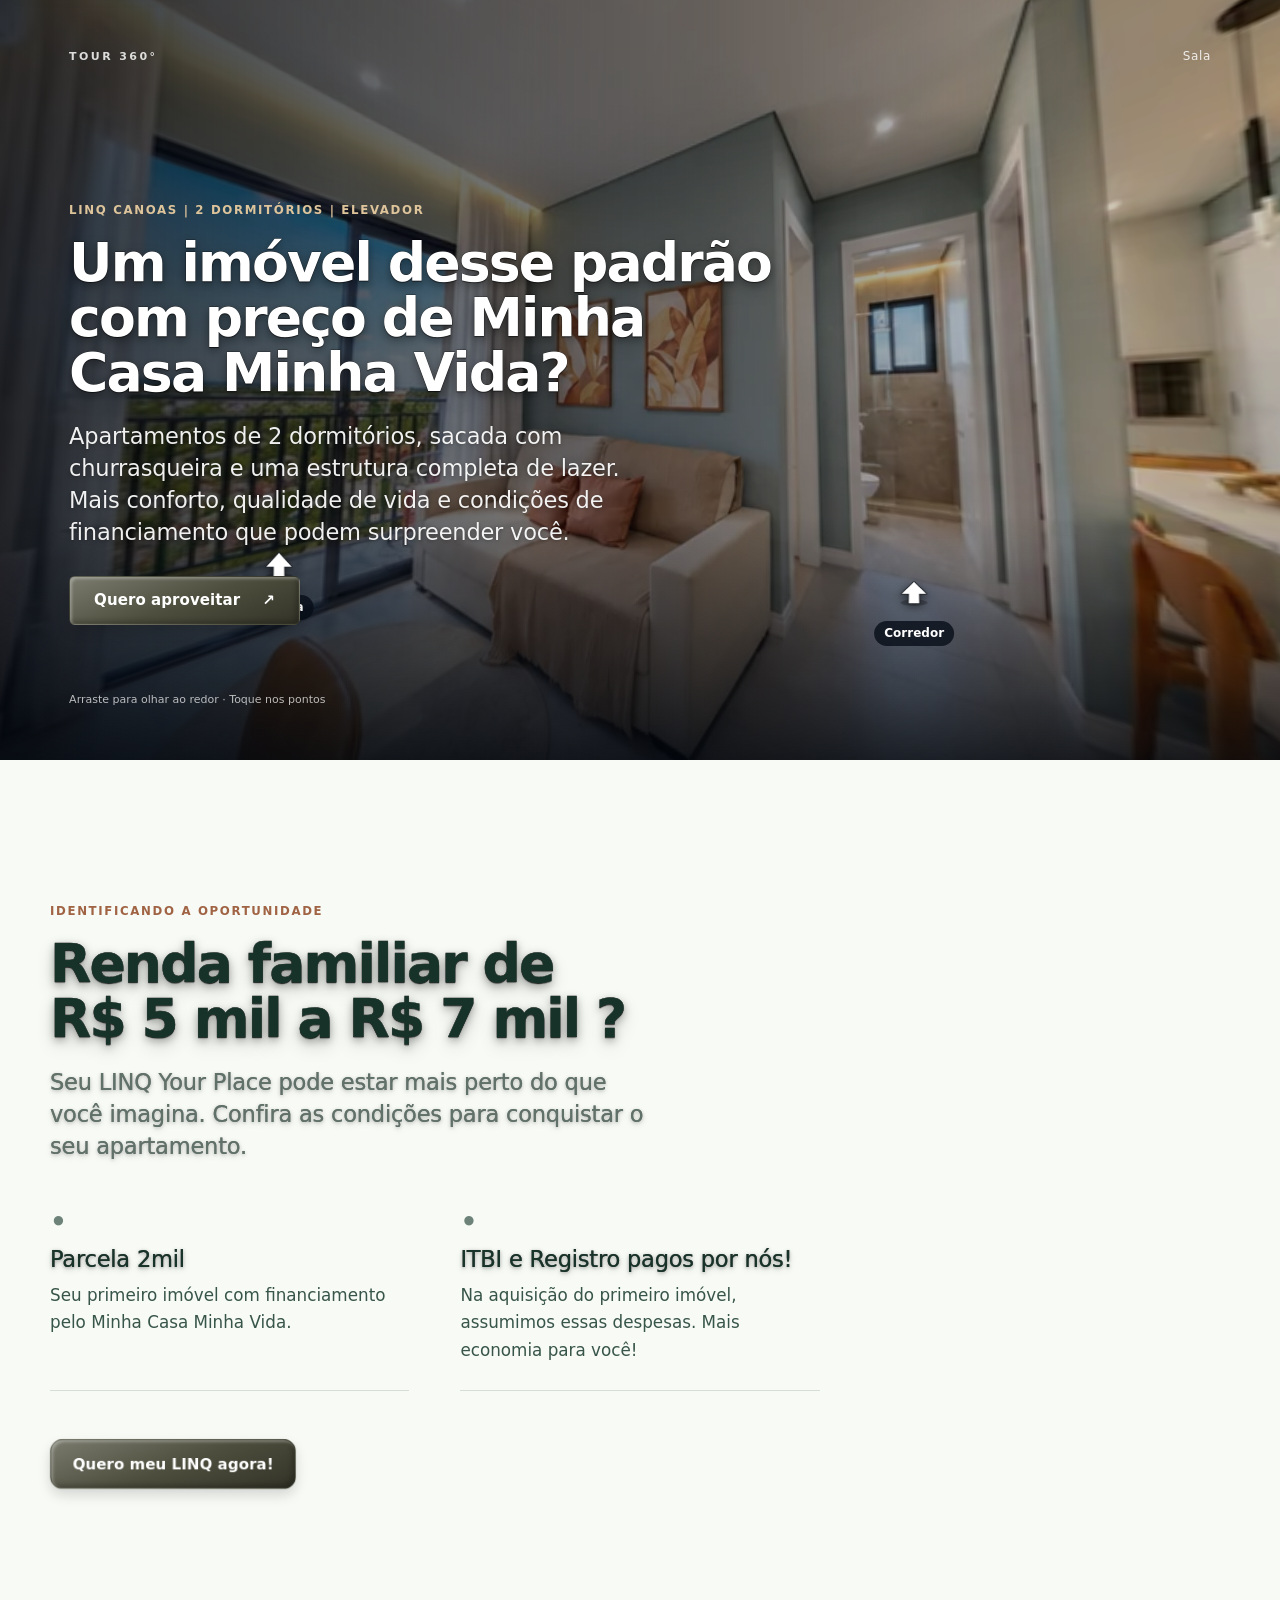
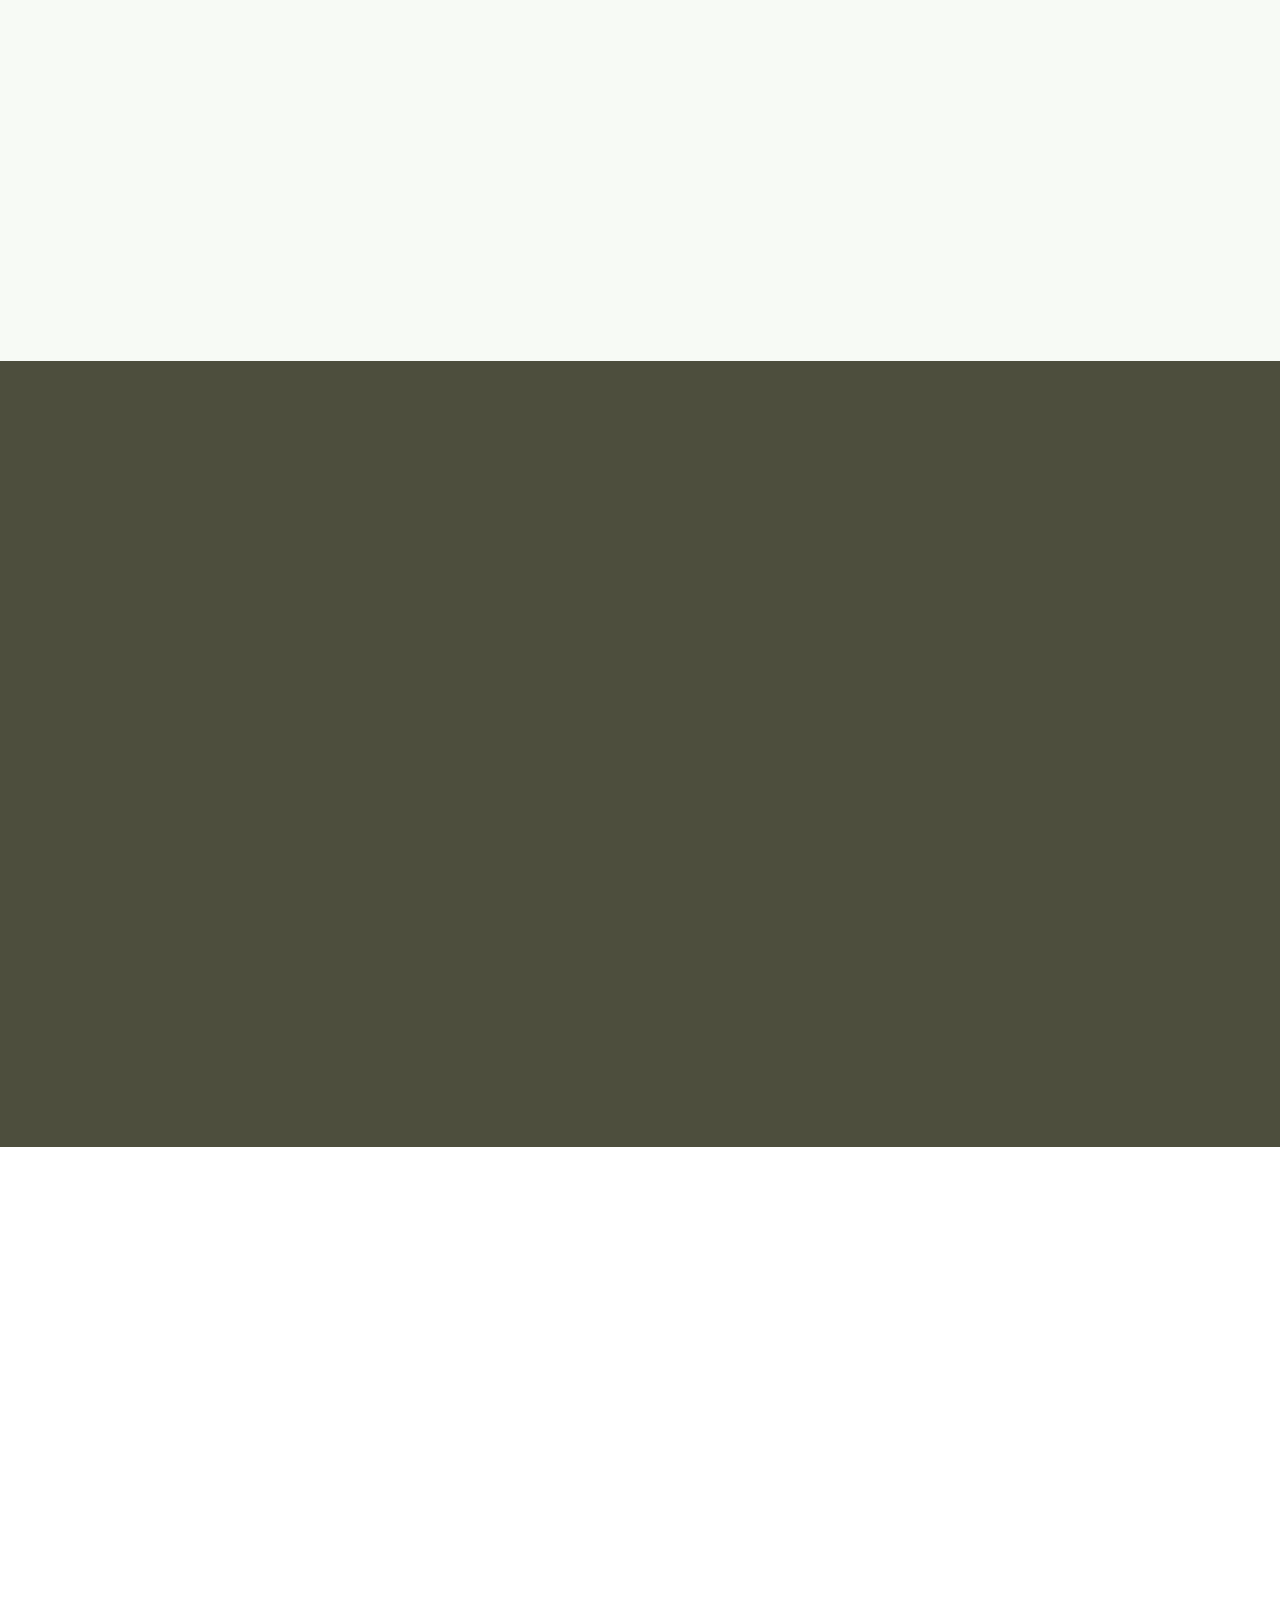
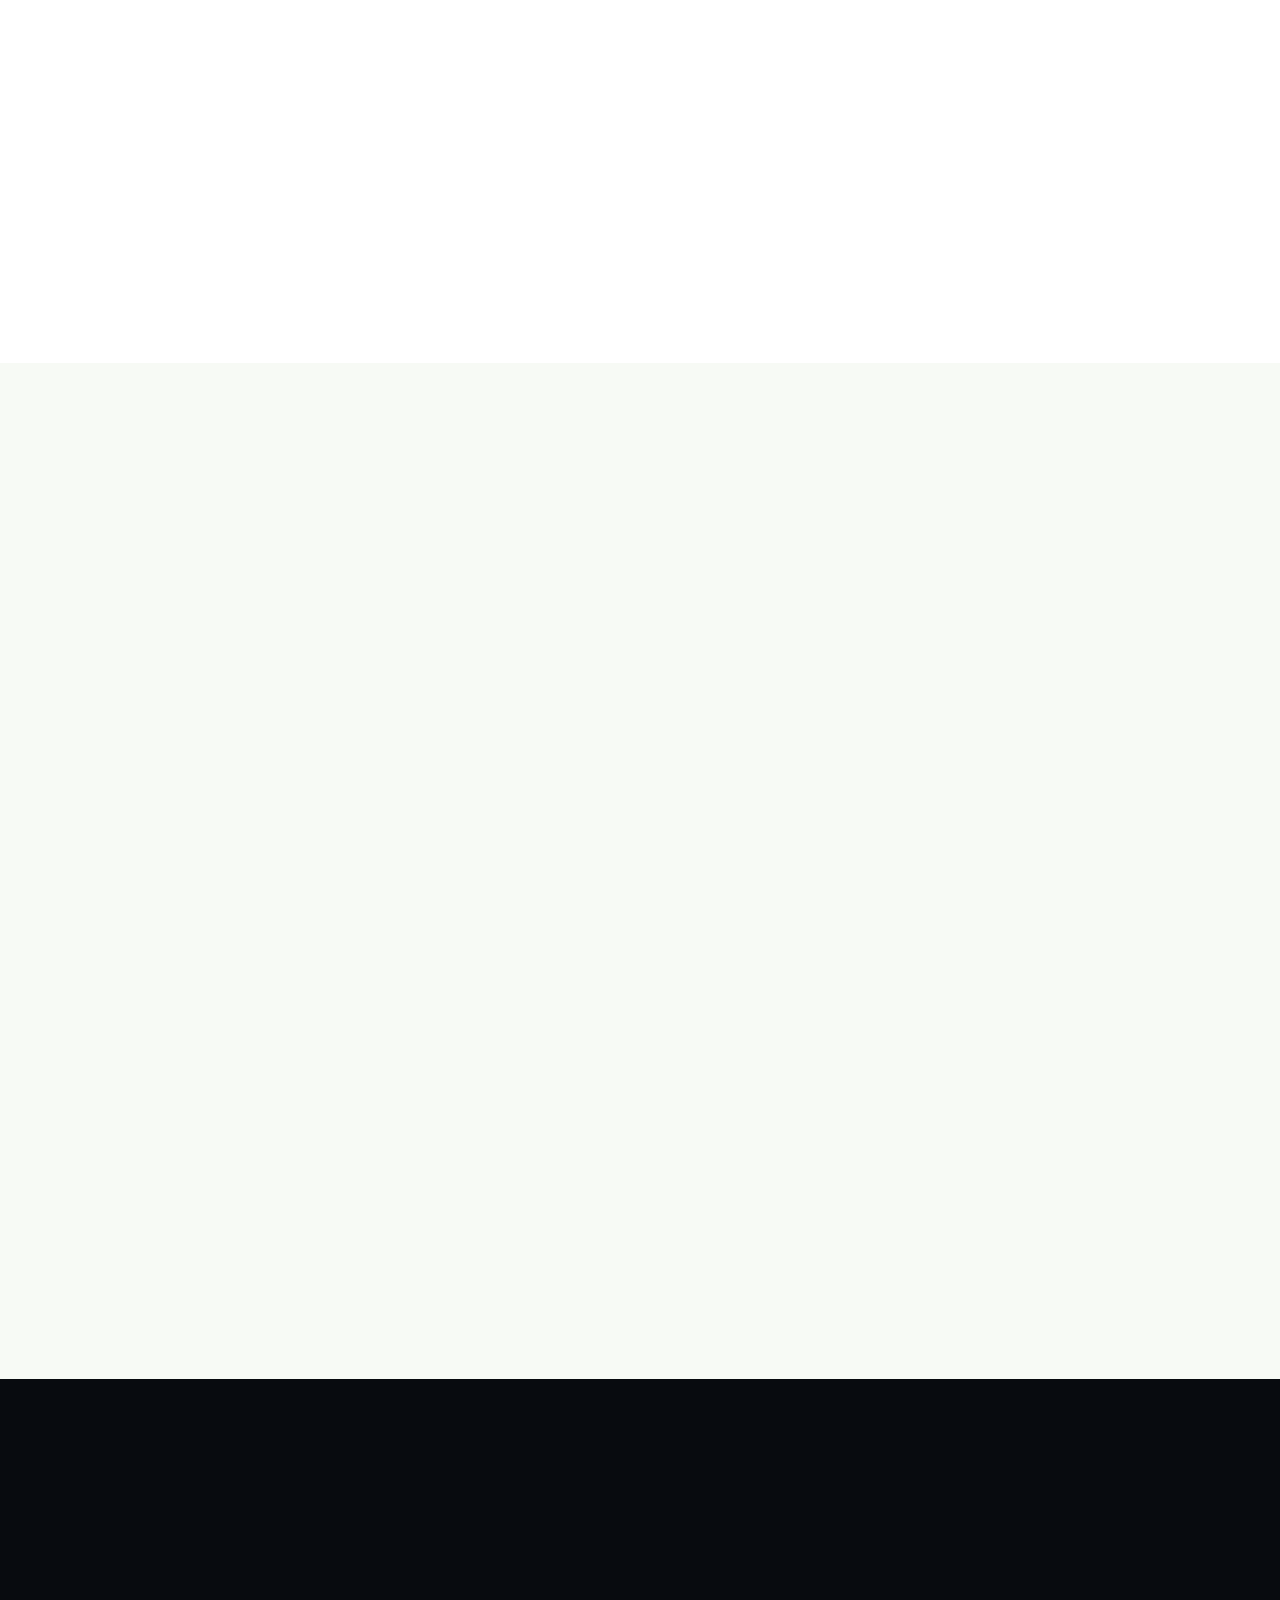
==== commit 165e54b6: "Update index.html" ====
--- a/index.html
+++ b/index.html
@@ -5,7 +5,7 @@
       <meta http-equiv="Content-Security-Policy" content="default-src 'self' https:; img-src 'self' data: blob: https:; media-src 'self' data: blob: https:; style-src 'self' 'unsafe-inline' https:; font-src 'self' https: data:; script-src 'self' 'unsafe-inline' https:; object-src 'none'; base-uri 'self'">
       <meta name="viewport" content="width=device-width, initial-scale=1, viewport-fit=cover">
       <title>LINQ Canoas | 2 Dormitórios | Sacada | Minha Casa Minha Vida</title>
-      <meta name="description" content="E se a prestação do seu apartamento fosse menor que o aluguel? Conheça o LINQ Your Life no Igara, Canoas: 2 dormitórios, sacada com churrasqueira e lazer. Solicite uma simulação do Minha Casa Minha Vida.">
+      <meta name="description" content="E se a prestação do seu apartamento fosse menor que o aluguel? Conheça o LINQ Your Place no Igara, Canoas: 2 dormitórios, sacada com churrasqueira e lazer. Solicite uma simulação do Minha Casa Minha Vida.">
       <meta name="robots" content="index, follow">
       <meta name="author" content="FLEX">
       <meta name="theme-color" content="#4d4e3d">
@@ -16,20 +16,20 @@
       <meta property="og:type" content="website">
       <meta property="og:site_name" content="LinQ Your Place">
       <meta property="og:title" content="LINQ Canoas | 2 Dormitórios | Sacada | Minha Casa Minha Vida">
-      <meta property="og:description" content="E se a prestação do seu apartamento fosse menor que o aluguel? Conheça o LINQ Your Life no Igara, Canoas: 2 dormitórios, sacada com churrasqueira e lazer. Solicite uma simulação do Minha Casa Minha Vida.">
+      <meta property="og:description" content="E se a prestação do seu apartamento fosse menor que o aluguel? Conheça o LINQ Your Place no Igara, Canoas: 2 dormitórios, sacada com churrasqueira e lazer. Solicite uma simulação do Minha Casa Minha Vida.">
       <meta property="og:url" content="https://linq.mcmv-rs.com.br">
       <meta property="og:image" content="https://linq.mcmv-rs.com.br/share.webp">
       <meta property="og:image:type" content="image/webp">
       <meta property="article:modified_time" content="2026-10-20">
       <meta name="twitter:card" content="summary_large_image">
       <meta name="twitter:title" content="LINQ Canoas | 2 Dormitórios | Sacada | Minha Casa Minha Vida">
-      <meta name="twitter:description" content="E se a prestação do seu apartamento fosse menor que o aluguel? Conheça o LINQ Your Life no Igara, Canoas: 2 dormitórios, sacada com churrasqueira e lazer. Solicite uma simulação do Minha Casa Minha Vida.">
+      <meta name="twitter:description" content="E se a prestação do seu apartamento fosse menor que o aluguel? Conheça o LINQ Your Place no Igara, Canoas: 2 dormitórios, sacada com churrasqueira e lazer. Solicite uma simulação do Minha Casa Minha Vida.">
       <meta name="twitter:image" content="https://linq.mcmv-rs.com.br/share.webp">
       <link rel="preconnect" href="https://fonts.googleapis.com">
       <link rel="preconnect" href="https://fonts.gstatic.com" crossorigin>
       <link rel="stylesheet" href="https://fonts.googleapis.com/css2?family=DM+Sans:wght@300;400;500;600;700;800;900&family=Source+Sans+3:wght@300;400;500;600;700;800;900&display=swap">
       
-      <script type="application/ld+json">{"@context":"https://schema.org","@graph":[{"@type":"WebSite","@id":"https://linq.mcmv-rs.com.br/#website","url":"https://linq.mcmv-rs.com.br/","name":"LinQ Your Place","publisher":{"@id":"https://linq.mcmv-rs.com.br/#realestateagent"},"inLanguage":"pt-BR"},{"@type":"RealEstateListing","@id":"https://linq.mcmv-rs.com.br#webpage","url":"https://linq.mcmv-rs.com.br","name":"LINQ Canoas | 2 Dormitórios | Sacada | Minha Casa Minha Vida","description":"E se a prestação do seu apartamento fosse menor que o aluguel? Conheça o LINQ Your Life no Igara, Canoas: 2 dormitórios, sacada com churrasqueira e lazer. Solicite uma simulação do Minha Casa Minha Vida.","isPartOf":{"@id":"https://linq.mcmv-rs.com.br/#website"},"about":{"@id":"https://linq.mcmv-rs.com.br#property"},"mainEntity":{"@id":"https://linq.mcmv-rs.com.br#property"},"author":{"@id":"https://linq.mcmv-rs.com.br/#author"},"publisher":{"@id":"https://linq.mcmv-rs.com.br/#realestateagent"},"dateModified":"2026-10-20","lastReviewed":"2026-10-20","primaryImageOfPage":{"@type":"ImageObject","url":"https://linq.mcmv-rs.com.br/share.webp"},"spatialCoverage":{"@type":"City","name":"Canoas"},"offers":{"@type":"Offer","price":"280000","priceCurrency":"BRL","url":"https://linq.mcmv-rs.com.br","itemOffered":{"@id":"https://linq.mcmv-rs.com.br#property"}}},{"@type":["Organization","RealEstateAgent"],"@id":"https://linq.mcmv-rs.com.br/#realestateagent","name":"LinQ Your Place","url":"https://linq.mcmv-rs.com.br","identifier":{"@type":"PropertyValue","name":"CRECI","value":"CRECI 83599F"},"areaServed":{"@type":"City","name":"Canoas"}},{"@type":"Person","@id":"https://linq.mcmv-rs.com.br/#author","name":"FLEX","jobTitle":"CRECI 83599F","url":"https://linq.mcmv-rs.com.br","sameAs":["https://linq.mcmv-rs.com.br"]},{"@type":"Place","@id":"https://linq.mcmv-rs.com.br#property","name":"LINQ Your Place","description":"E se a prestação do seu apartamento fosse menor que o aluguel? Conheça o LINQ Your Life no Igara, Canoas: 2 dormitórios, sacada com churrasqueira e lazer. Solicite uma simulação do Minha Casa Minha Vida.","image":"https://linq.mcmv-rs.com.br/share.webp","url":"https://linq.mcmv-rs.com.br","address":{"@type":"PostalAddress","streetAddress":"Rua Camboatas, 465, Igara","addressLocality":"Canoas","addressRegion":"RS","postalCode":"92412-230","addressCountry":"BR"},"additionalProperty":[{"@type":"PropertyValue","name":"Contexto local","value":"Apartamento 2 dormitórios, sacada e churrasqueira, LINQ Your Place, Rua Camboatás, 465. Minha casa minha vida. 156 apartamentos, 13 andares, elevador duplo."}]}]}</script>
+      <script type="application/ld+json">{"@context":"https://schema.org","@graph":[{"@type":"WebSite","@id":"https://linq.mcmv-rs.com.br/#website","url":"https://linq.mcmv-rs.com.br/","name":"LinQ Your Place","publisher":{"@id":"https://linq.mcmv-rs.com.br/#realestateagent"},"inLanguage":"pt-BR"},{"@type":"RealEstateListing","@id":"https://linq.mcmv-rs.com.br#webpage","url":"https://linq.mcmv-rs.com.br","name":"LINQ Canoas | 2 Dormitórios | Sacada | Minha Casa Minha Vida","description":"E se a prestação do seu apartamento fosse menor que o aluguel? Conheça o LINQ Your Place no Igara, Canoas: 2 dormitórios, sacada com churrasqueira e lazer. Solicite uma simulação do Minha Casa Minha Vida.","isPartOf":{"@id":"https://linq.mcmv-rs.com.br/#website"},"about":{"@id":"https://linq.mcmv-rs.com.br#property"},"mainEntity":{"@id":"https://linq.mcmv-rs.com.br#property"},"author":{"@id":"https://linq.mcmv-rs.com.br/#author"},"publisher":{"@id":"https://linq.mcmv-rs.com.br/#realestateagent"},"dateModified":"2026-10-20","lastReviewed":"2026-10-20","primaryImageOfPage":{"@type":"ImageObject","url":"https://linq.mcmv-rs.com.br/share.webp"},"spatialCoverage":{"@type":"City","name":"Canoas"},"offers":{"@type":"Offer","price":"280000","priceCurrency":"BRL","url":"https://linq.mcmv-rs.com.br","itemOffered":{"@id":"https://linq.mcmv-rs.com.br#property"}}},{"@type":["Organization","RealEstateAgent"],"@id":"https://linq.mcmv-rs.com.br/#realestateagent","name":"LinQ Your Place","url":"https://linq.mcmv-rs.com.br","identifier":{"@type":"PropertyValue","name":"CRECI","value":"CRECI 83599F"},"areaServed":{"@type":"City","name":"Canoas"}},{"@type":"Person","@id":"https://linq.mcmv-rs.com.br/#author","name":"FLEX","jobTitle":"CRECI 83599F","url":"https://linq.mcmv-rs.com.br","sameAs":["https://linq.mcmv-rs.com.br"]},{"@type":"Place","@id":"https://linq.mcmv-rs.com.br#property","name":"LINQ Your Place","description":"E se a prestação do seu apartamento fosse menor que o aluguel? Conheça o LINQ Your Place no Igara, Canoas: 2 dormitórios, sacada com churrasqueira e lazer. Solicite uma simulação do Minha Casa Minha Vida.","image":"https://linq.mcmv-rs.com.br/share.webp","url":"https://linq.mcmv-rs.com.br","address":{"@type":"PostalAddress","streetAddress":"Rua Camboatas, 465, Igara","addressLocality":"Canoas","addressRegion":"RS","postalCode":"92412-230","addressCountry":"BR"},"additionalProperty":[{"@type":"PropertyValue","name":"Contexto local","value":"Apartamento 2 dormitórios, sacada e churrasqueira, LINQ Your Place, Rua Camboatás, 465. Minha casa minha vida. 156 apartamentos, 13 andares, elevador duplo."}]}]}</script>
       <link rel="stylesheet" href="assets/css/site.css?v=1792718456939">
     </head>
 <body data-scroll-mode="flow" data-motion="subtle">
@@ -118,7 +118,7 @@
 </div>
 <div class="pp-big-four" style="--pp-gallery-height:580px;--pp-eyebrow-size:14px;--pp-section-title-size:42px;--pp-panel-title-size:20px;--pp-vertical-text-size:12px;--pp-mobile-text-scale:85">
   <div class="pp-big-four-track">
-    <article class="pp-big-four-item" tabindex="0"><img src="https://flexinc.com.br/wp-content/uploads/2026/06/linq-foto-perspectiva.webp" alt="O LINQ Your Life" loading="lazy"><span class="pp-big-four-overlay"></span><strong>O LINQ Your Life</strong><em>FACHADA</em></article>
+    <article class="pp-big-four-item" tabindex="0"><img src="https://flexinc.com.br/wp-content/uploads/2026/06/linq-foto-perspectiva.webp" alt="O LINQ Your Place" loading="lazy"><span class="pp-big-four-overlay"></span><strong>O LINQ Your Place</strong><em>FACHADA</em></article>
     <article class="pp-big-four-item" tabindex="0"><img src="https://flexinc.com.br/wp-content/uploads/2026/06/linq-lazer-piscina.webp" alt="Piscinas e lazer" loading="lazy"><span class="pp-big-four-overlay"></span><strong>Piscinas e lazer</strong><em>LAZER</em></article>
     <article class="pp-big-four-item" tabindex="0"><img src="https://flexinc.com.br/wp-content/uploads/2026/06/linq-unidades-living.webp" alt="Ambientes do apartamento" loading="lazy"><span class="pp-big-four-overlay"></span><strong>Ambientes do apartamento</strong><em>MORADIA</em></article>
     <article class="pp-big-four-item" tabindex="0"><img src="https://flexinc.com.br/wp-content/uploads/2026/06/linq-lazer-espaco-gourmet.webp" alt="Receber quem você gosta" loading="lazy"><span class="pp-big-four-overlay"></span><strong>Receber quem você gosta</strong><em>CONVIVÊNCIA</em></article>
@@ -143,7 +143,7 @@
   </div>
 </div>
 </section>
-<section class="payment-section section-shell" data-section-id="payment-linq-008" data-plugin="payment" id="condicoes" style="--imobify-duration:800ms;--imobify-delay:0ms;--imobify-distance:46px;--imobify-blur:5px;--imobify-scale:1.025;--imobify-origin-x:50%;--imobify-origin-y:50%;--imobify-easing:linear;" data-element-motion="%7B%22baseDelayMs%22%3A140%2C%22staggerMs%22%3A145%2C%22scrollMode%22%3A%22entrance%22%2C%22items%22%3A%7B%220%22%3A%7B%22preset%22%3A%22architectural-curtain%22%2C%22durationMs%22%3A950%2C%22delayMs%22%3A0%2C%22order%22%3A1%2C%22intensity%22%3A%22soft%22%7D%2C%221%22%3A%7B%22preset%22%3A%22cinema-focus%22%2C%22durationMs%22%3A730%2C%22delayMs%22%3A80%2C%22order%22%3A2%2C%22intensity%22%3A%22soft%22%7D%2C%222%22%3A%7B%22preset%22%3A%22depth-parallax%22%2C%22durationMs%22%3A730%2C%22delayMs%22%3A80%2C%22order%22%3A3%2C%22intensity%22%3A%22soft%22%7D%2C%223%22%3A%7B%22preset%22%3A%22light-sweep%22%2C%22durationMs%22%3A730%2C%22delayMs%22%3A80%2C%22order%22%3A4%2C%22intensity%22%3A%22soft%22%7D%7D%7D" data-motion-threshold="0.2" data-motion-replay="false" data-motion-direction="bottom" data-section-transition="default" data-hide-mobile="false" data-hide-desktop="false"><div class="site-container payment-card"><div><p class="eyebrow">CONHEÇA AS CONDIÇÕES</p><h2>Quanto custa conquistar meu LinQ Your Life ?</h2><p class="legal">*Faixa de preço de R$ 290 mil a R$ 350 mil conforme disponibilidade, sujeita à tabela e ao estoque. Prestação e entrada dependem de renda familiar, unidade, prazo, juros, seguros, condições bancárias e benefícios eventualmente aplicáveis. </p></div><div class="price-block"><span>Faixa de valores</span><strong>R$ 2.000/Mês</strong><div><small>Entrada </small><b>R$ 1.500</b></div><div><small>Financiamento</small><b>Minha Casa Minha Vida</b></div><a class="button button-primary" href="#contato">Quero meu benefício!</a></div></div></section>
+<section class="payment-section section-shell" data-section-id="payment-linq-008" data-plugin="payment" id="condicoes" style="--imobify-duration:800ms;--imobify-delay:0ms;--imobify-distance:46px;--imobify-blur:5px;--imobify-scale:1.025;--imobify-origin-x:50%;--imobify-origin-y:50%;--imobify-easing:linear;" data-element-motion="%7B%22baseDelayMs%22%3A140%2C%22staggerMs%22%3A145%2C%22scrollMode%22%3A%22entrance%22%2C%22items%22%3A%7B%220%22%3A%7B%22preset%22%3A%22architectural-curtain%22%2C%22durationMs%22%3A950%2C%22delayMs%22%3A0%2C%22order%22%3A1%2C%22intensity%22%3A%22soft%22%7D%2C%221%22%3A%7B%22preset%22%3A%22cinema-focus%22%2C%22durationMs%22%3A730%2C%22delayMs%22%3A80%2C%22order%22%3A2%2C%22intensity%22%3A%22soft%22%7D%2C%222%22%3A%7B%22preset%22%3A%22depth-parallax%22%2C%22durationMs%22%3A730%2C%22delayMs%22%3A80%2C%22order%22%3A3%2C%22intensity%22%3A%22soft%22%7D%2C%223%22%3A%7B%22preset%22%3A%22light-sweep%22%2C%22durationMs%22%3A730%2C%22delayMs%22%3A80%2C%22order%22%3A4%2C%22intensity%22%3A%22soft%22%7D%7D%7D" data-motion-threshold="0.2" data-motion-replay="false" data-motion-direction="bottom" data-section-transition="default" data-hide-mobile="false" data-hide-desktop="false"><div class="site-container payment-card"><div><p class="eyebrow">CONHEÇA AS CONDIÇÕES</p><h2>Quanto custa conquistar meu LinQ Your Place ?</h2><p class="legal">*Faixa de preço de R$ 290 mil a R$ 350 mil conforme disponibilidade, sujeita à tabela e ao estoque. Prestação e entrada dependem de renda familiar, unidade, prazo, juros, seguros, condições bancárias e benefícios eventualmente aplicáveis. </p></div><div class="price-block"><span>Faixa de valores</span><strong>R$ 2.000/Mês</strong><div><small>Entrada </small><b>R$ 1.500</b></div><div><small>Financiamento</small><b>Minha Casa Minha Vida</b></div><a class="button button-primary" href="#contato">Quero meu benefício!</a></div></div></section>
 <section class="faq-section section-shell" data-section-id="faq-linq-009" data-plugin="faq" id="duvidas" style="--imobify-duration:800ms;--imobify-delay:0ms;--imobify-distance:46px;--imobify-blur:12px;--imobify-scale:0.92;--imobify-origin-x:50%;--imobify-origin-y:50%;--imobify-easing:cubic-bezier(.22,1,.36,1);" data-element-motion="%7B%22baseDelayMs%22%3A150%2C%22staggerMs%22%3A100%2C%22scrollMode%22%3A%22entrance%22%2C%22items%22%3A%7B%7D%7D" data-motion-threshold="0.2" data-motion-replay="false" data-motion-direction="bottom" data-section-transition="default" data-hide-mobile="false" data-hide-desktop="false"><div class="site-container faq-layout"><div><p class="eyebrow">DÚVIDAS QUE VALEM UMA BOA RESPOSTA</p><h2>O que preciso saber </h2></div><div class="faq-list"><details open><summary>Posso financiar pelo Minha Casa Minha Vida ?<span>+</span></summary><p> Sim o LinQ é licenciado nos termos do Minha Casa Miinha Vida!</p></details><details ><summary>A entrada pode ser parcelada ?<span>+</span></summary><p>Sim até 20% do preço de venda, parcelado em até 60x mediante aprovação.</p></details><details ><summary>Qual a previsão da entrega?<span>+</span></summary><p>Dezembro 2028</p></details><details ><summary>Posso usar FGTS?<span>+</span></summary><p>Sim para usar o FGTS é necessário ter 3 anos ao todo de carteira assinada.</p></details><details ><summary>Posso somar a renda da minha namorada?<span>+</span></summary><p>Sim pode até 3 pessoas com renda comprarem pelo Minha Casa Minha Vida.</p></details><details ><summary>Sou MEI consigo comprar o apartamento ?<span>+</span></summary><p> Sim MEI também consegue comprar, é importante informar detalhes ao nosso time de especialistas.</p></details><details ><summary>Sou Uber consigo comprar o apartamento ?<span>+</span></summary><p>Sim Uber também possui meio de comprovação de renda, para isso é necessário seguir as instruções do nosso time de especialistas.</p></details></div></div></section>
 <section class="section-shell plugin-play-section" data-section-id="agendamento-sender-1792551094979-8fb0m" data-plugin="agendamento-sender" data-plugin-version="1.3.0" id="contato" style="--imobify-duration:800ms;--imobify-delay:0ms;--imobify-distance:46px;--imobify-blur:12px;--imobify-scale:0.92;--imobify-origin-x:50%;--imobify-origin-y:50%;--imobify-easing:cubic-bezier(.22,1,.36,1);" data-element-motion="%7B%22baseDelayMs%22%3A110%2C%22staggerMs%22%3A155%2C%22scrollMode%22%3A%22entrance%22%2C%22items%22%3A%7B%220%22%3A%7B%22preset%22%3A%22orbit-settle%22%2C%22durationMs%22%3A950%2C%22delayMs%22%3A0%2C%22order%22%3A1%2C%22intensity%22%3A%22soft%22%7D%2C%221%22%3A%7B%22preset%22%3A%22wave-glide%22%2C%22durationMs%22%3A730%2C%22delayMs%22%3A80%2C%22order%22%3A2%2C%22intensity%22%3A%22soft%22%7D%2C%222%22%3A%7B%22preset%22%3A%22split-shift%22%2C%22durationMs%22%3A730%2C%22delayMs%22%3A80%2C%22order%22%3A3%2C%22intensity%22%3A%22soft%22%7D%2C%223%22%3A%7B%22preset%22%3A%22elastic-dock%22%2C%22durationMs%22%3A730%2C%22delayMs%22%3A80%2C%22order%22%3A4%2C%22intensity%22%3A%22soft%22%7D%2C%224%22%3A%7B%22preset%22%3A%22orbit-settle%22%2C%22durationMs%22%3A730%2C%22delayMs%22%3A80%2C%22order%22%3A5%2C%22intensity%22%3A%22soft%22%7D%2C%225%22%3A%7B%22preset%22%3A%22wave-glide%22%2C%22durationMs%22%3A730%2C%22delayMs%22%3A80%2C%22order%22%3A6%2C%22intensity%22%3A%22soft%22%7D%2C%226%22%3A%7B%22preset%22%3A%22split-shift%22%2C%22durationMs%22%3A730%2C%22delayMs%22%3A80%2C%22order%22%3A7%2C%22intensity%22%3A%22soft%22%7D%2C%227%22%3A%7B%22preset%22%3A%22elastic-dock%22%2C%22durationMs%22%3A730%2C%22delayMs%22%3A80%2C%22order%22%3A8%2C%22intensity%22%3A%22soft%22%7D%2C%228%22%3A%7B%22preset%22%3A%22orbit-settle%22%2C%22durationMs%22%3A730%2C%22delayMs%22%3A80%2C%22order%22%3A9%2C%22intensity%22%3A%22soft%22%7D%7D%7D" data-motion-threshold="0.2" data-motion-replay="false" data-motion-direction="bottom" data-section-transition="scroll-reveal" data-hide-mobile="false" data-hide-desktop="false"><section class="ags-section" data-ags-panel-enabled="true" data-ags-theme="global" data-ags-preset="spotlight" data-ags-project-profile="popular" data-ags-conversion-layout="split" data-ags-pulse="dynamic" style="--ags-custom-accent:#151515;--ags-custom-selected-text:#ffffff;--ags-custom-tile:#e9e9e9;--ags-custom-background:#ffffff;--ags-custom-title:#1a1a1a;--ags-custom-muted:#78849b;--ags-custom-border:#dbe0e6;--ags-custom-radius:11px">
   <div class="ags-container" data-ags-mount
@@ -196,4 +196,4 @@
 <footer class="site-footer section-shell" data-section-id="footer-1792718074451-hmrmp" data-plugin="footer" data-ib-type-mode="local" style="--imobify-duration:800ms;--imobify-delay:0ms;--imobify-distance:46px;--imobify-blur:12px;--imobify-scale:0.92;--imobify-origin-x:50%;--imobify-origin-y:50%;--imobify-easing:cubic-bezier(.22,1,.36,1);" data-element-motion="%7B%22baseDelayMs%22%3A150%2C%22staggerMs%22%3A100%2C%22scrollMode%22%3A%22entrance%22%2C%22items%22%3A%7B%7D%7D" data-motion-threshold="0.2" data-motion-replay="false" data-motion-direction="bottom" data-section-transition="default" data-hide-mobile="false" data-hide-desktop="false"><div class="site-container"><div class="footer-brand"><strong>LinQ Your Place</strong><span>Minha Casa Minha Vida</span></div><div class="footer-contact"><span></span><span></span><span>CRECI 83599-F</span></div><div class="footer-trust" aria-label="Responsabilidade editorial"><strong>Responsável pelas informações</strong><span>Seu imóvel espera aqui!</span><span>Revisado em 2026-10-20</span><span>Fontes: FLEX incorporadora</span></div><p>Imagens meramente ilustrativas. Valores, condições e disponibilidade podem ser alterados sem aviso prévio.</p><small>© 2026 LinQ Your Place. Todos os direitos reservados.</small></div></footer></main>
 <script src="assets/js/site.js?v=1792718456939" defer></script>
 </body>
-</html>+</html>
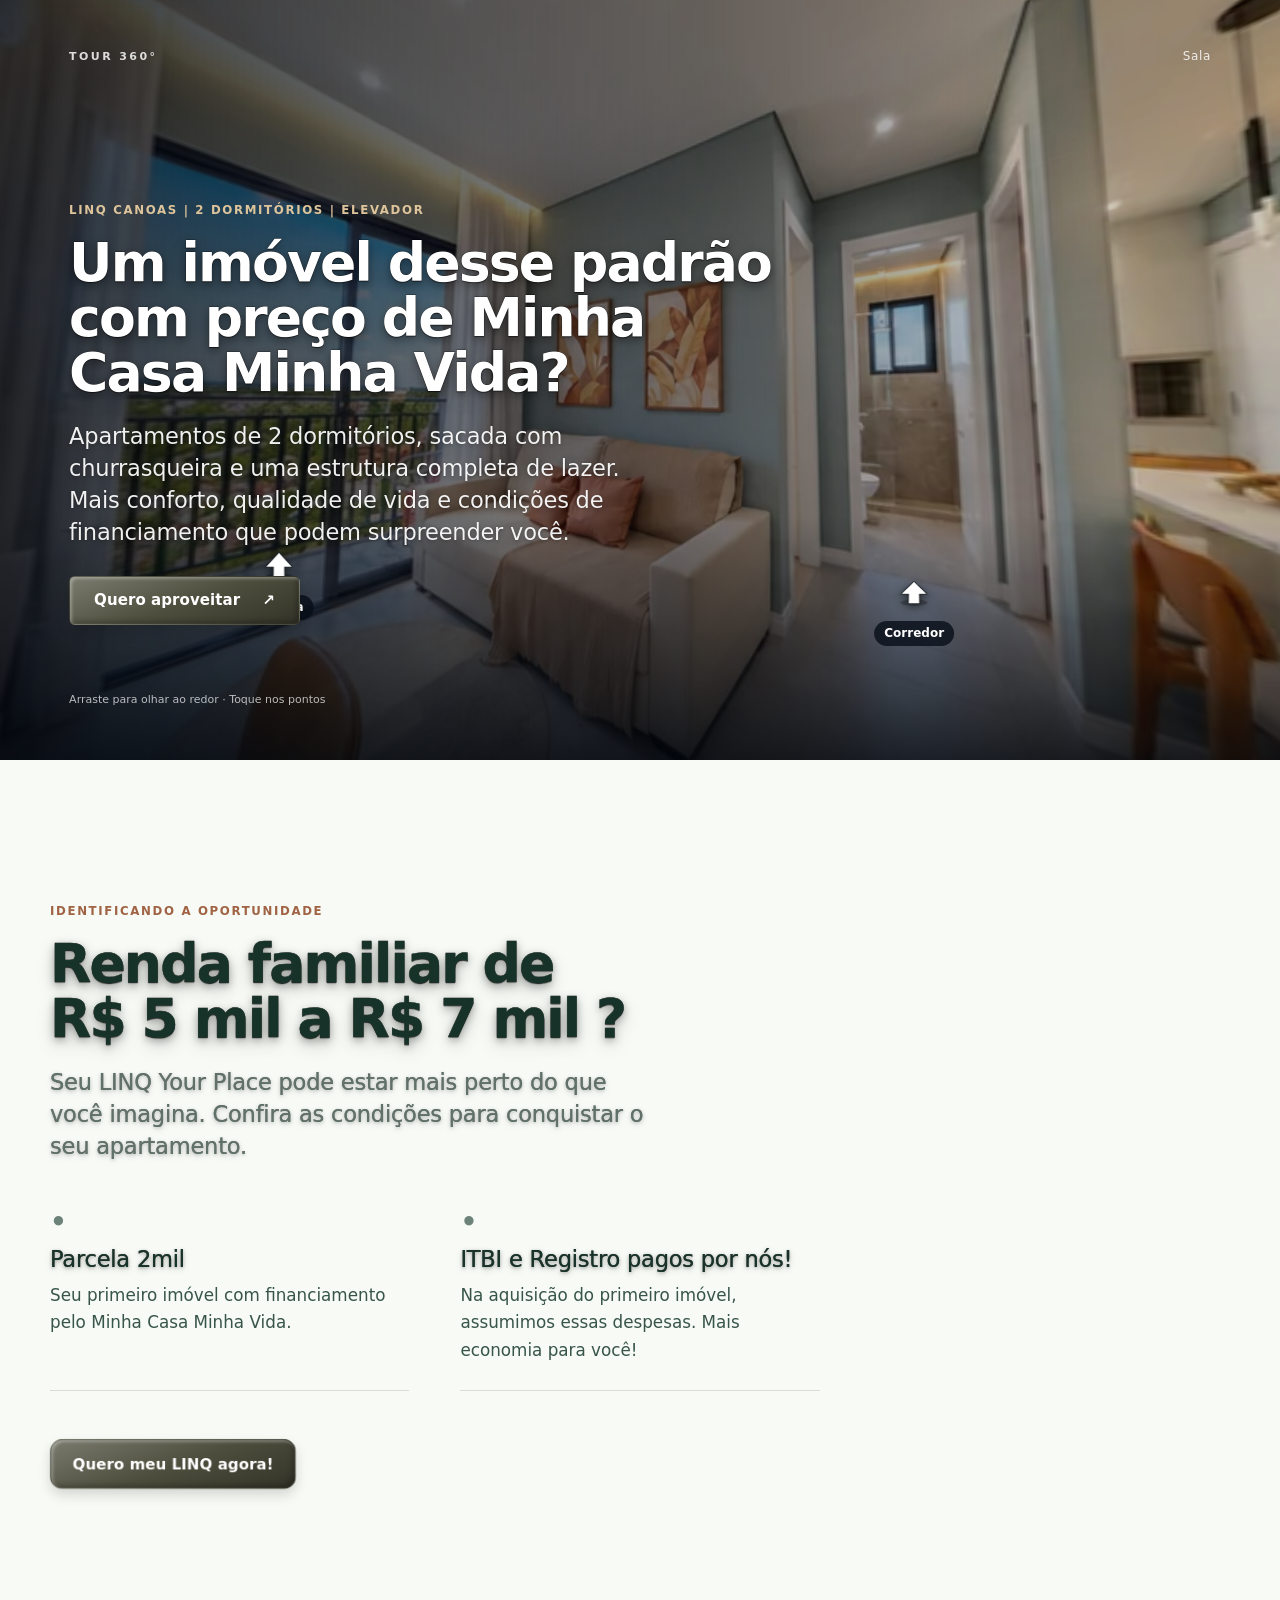
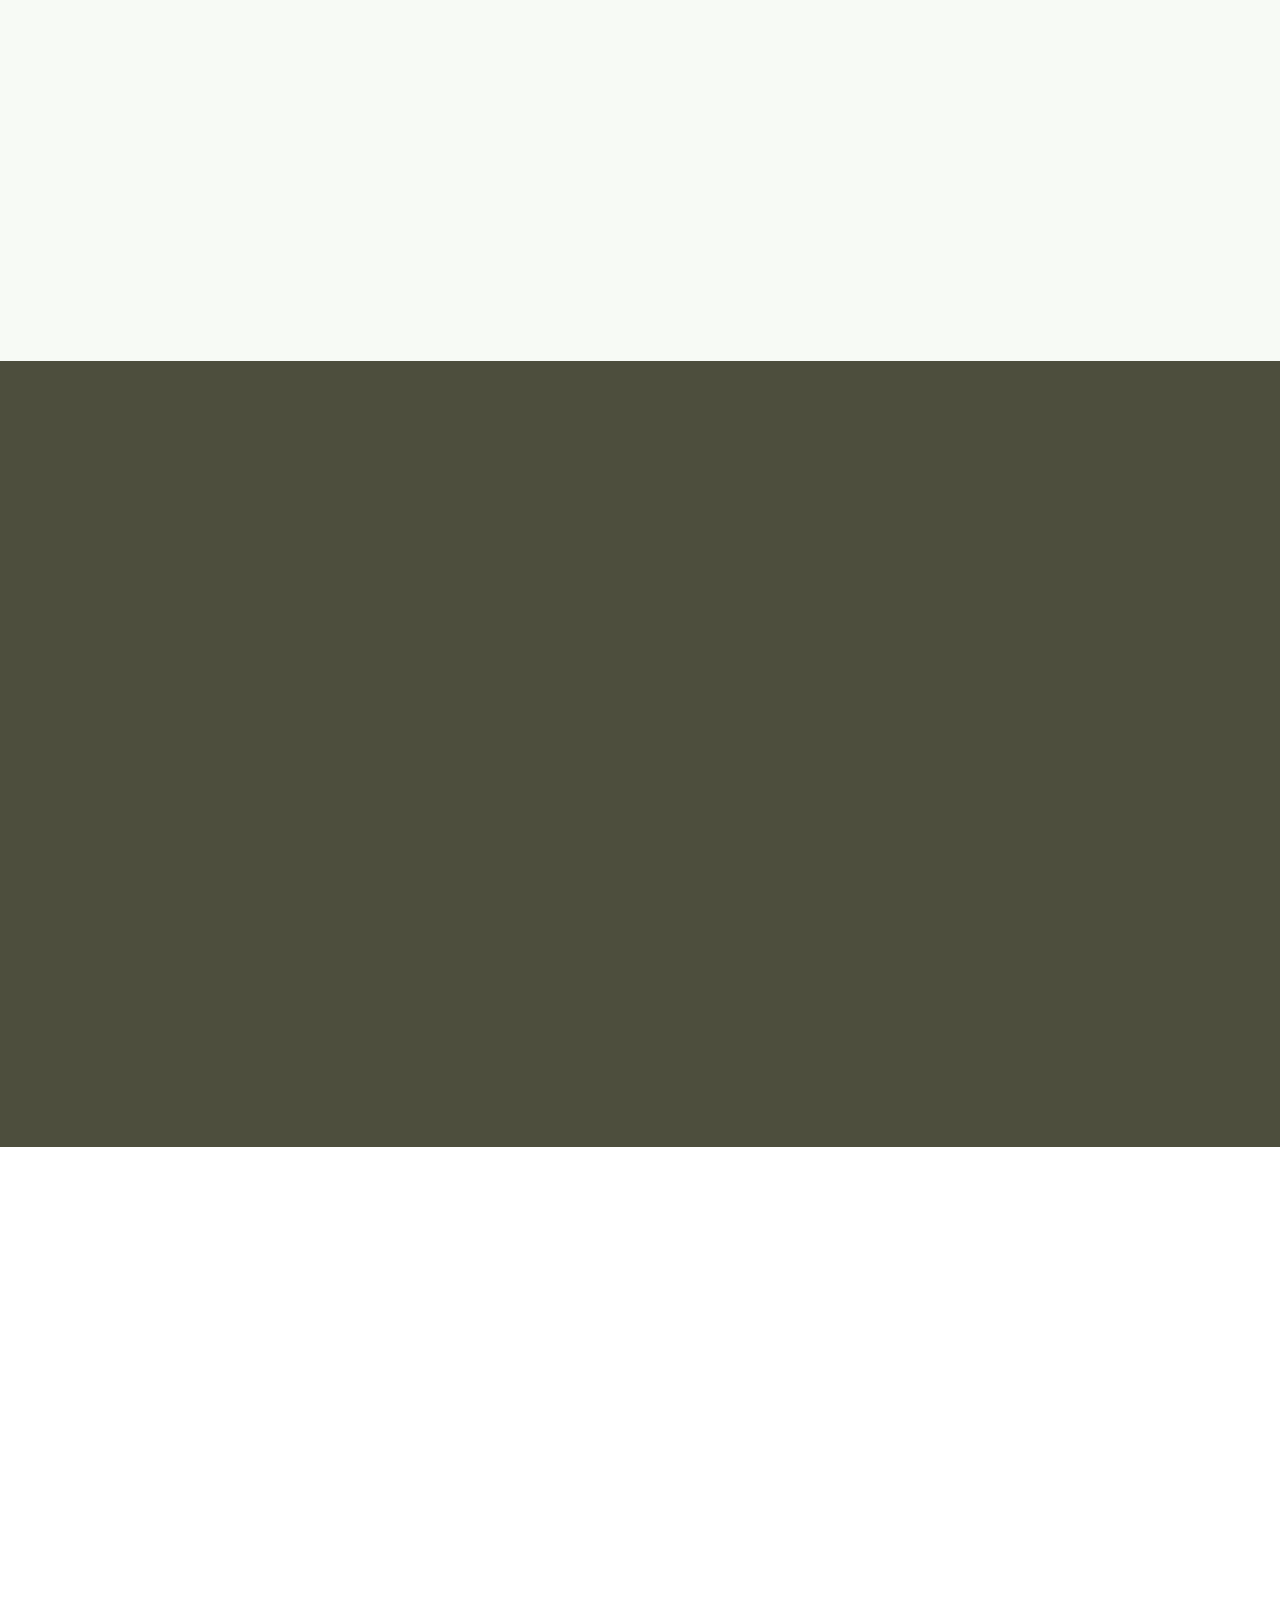
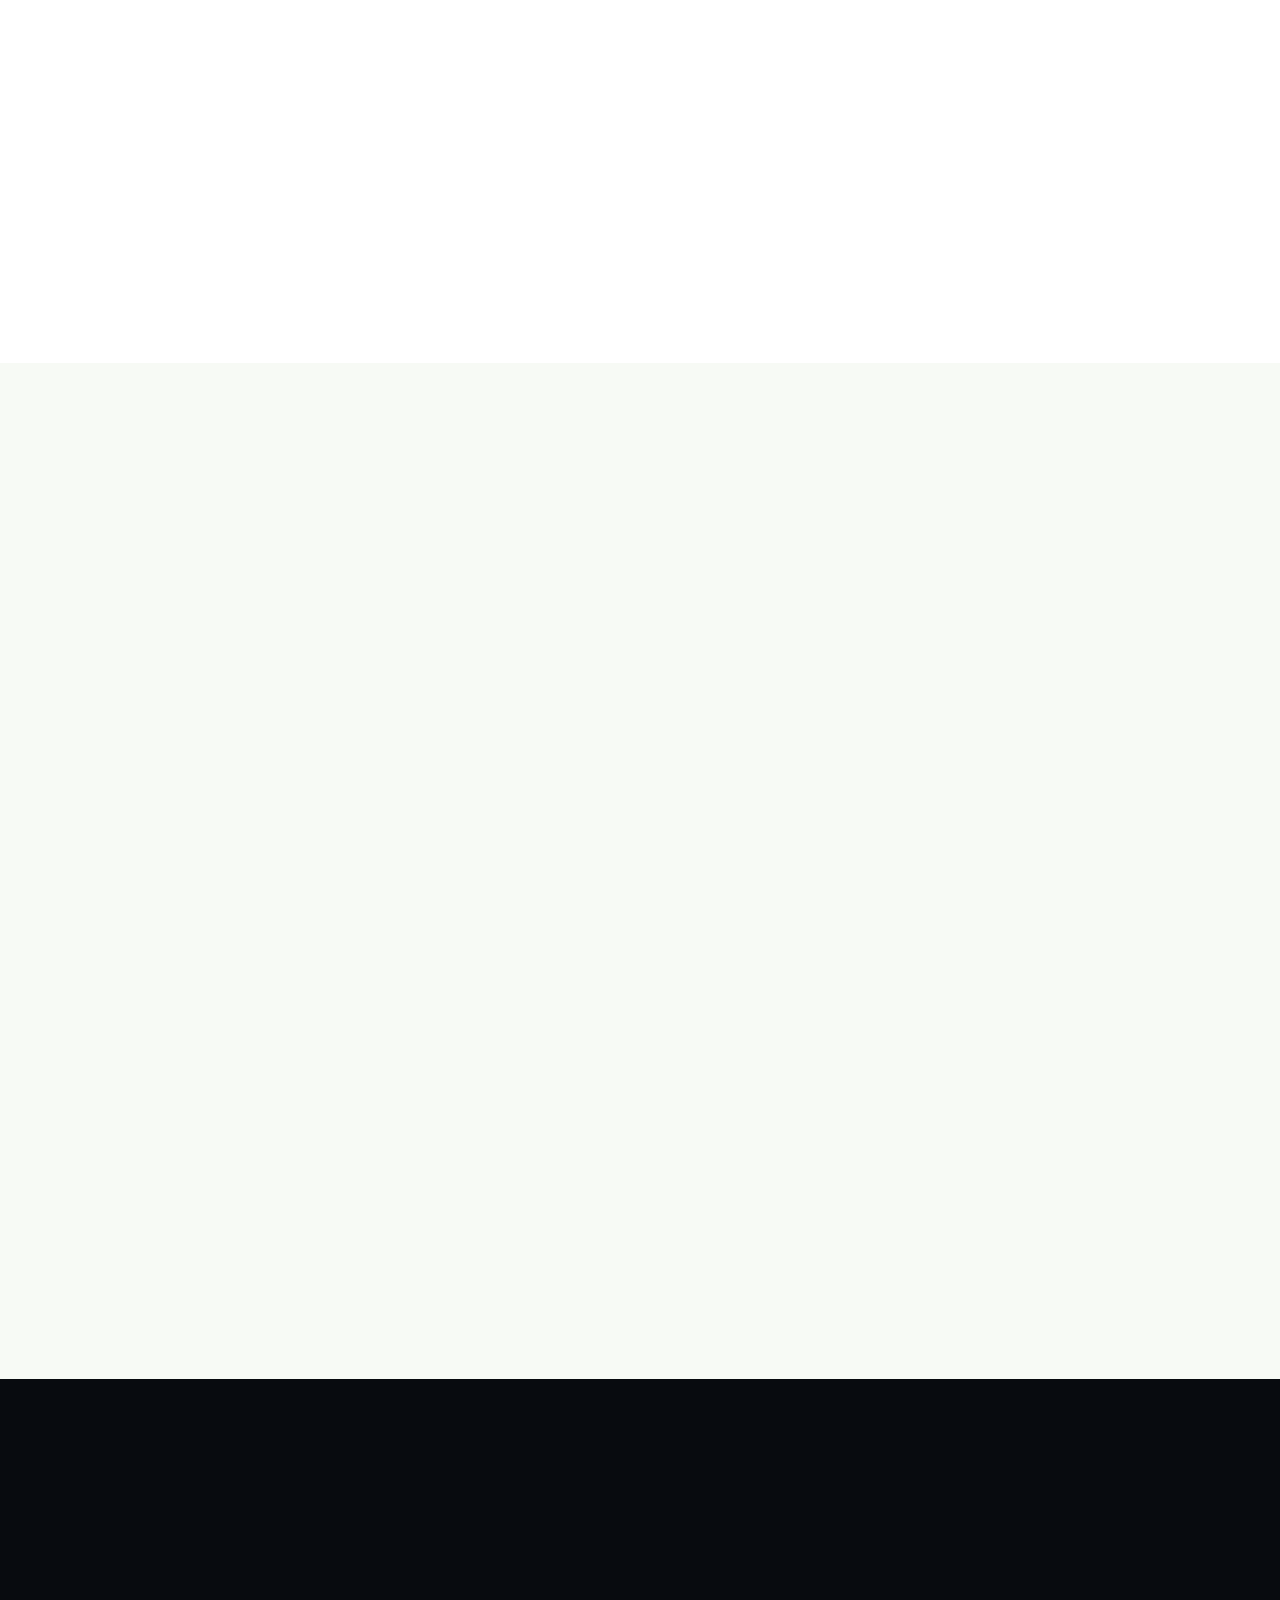
==== commit a7b82ecc: "Add Google Tag Manager and gtag.js scripts" ====
--- a/index.html
+++ b/index.html
@@ -4,7 +4,24 @@
       <meta charset="UTF-8">
       <meta http-equiv="Content-Security-Policy" content="default-src 'self' https:; img-src 'self' data: blob: https:; media-src 'self' data: blob: https:; style-src 'self' 'unsafe-inline' https:; font-src 'self' https: data:; script-src 'self' 'unsafe-inline' https:; object-src 'none'; base-uri 'self'">
       <meta name="viewport" content="width=device-width, initial-scale=1, viewport-fit=cover">
-      <title>LINQ Canoas | 2 Dormitórios | Sacada | Minha Casa Minha Vida</title>
+      <title>LINQ Your Place Canoas | 2 Dormitórios | Sacada | Minha Casa Minha Vida</title>
+      <!-- Google Tag Manager -->
+<script>(function(w,d,s,l,i){w[l]=w[l]||[];w[l].push({'gtm.start':
+new Date().getTime(),event:'gtm.js'});var f=d.getElementsByTagName(s)[0],
+j=d.createElement(s),dl=l!='dataLayer'?'&l='+l:'';j.async=true;j.src=
+'https://www.googletagmanager.com/gtm.js?id='+i+dl;f.parentNode.insertBefore(j,f);
+})(window,document,'script','dataLayer','GTM-TGFZBDTN');</script>
+<!-- End Google Tag Manager -->
+<!-- Google tag (gtag.js) -->
+<script async src="https://www.googletagmanager.com/gtag/js?id=G-3KZ4RXZMFH"></script>
+<script>
+  window.dataLayer = window.dataLayer || [];
+  function gtag(){dataLayer.push(arguments);}
+  gtag('js', new Date());
+
+  gtag('config', 'G-3KZ4RXZMFH');
+</script>
+
       <meta name="description" content="E se a prestação do seu apartamento fosse menor que o aluguel? Conheça o LINQ Your Place no Igara, Canoas: 2 dormitórios, sacada com churrasqueira e lazer. Solicite uma simulação do Minha Casa Minha Vida.">
       <meta name="robots" content="index, follow">
       <meta name="author" content="FLEX">
@@ -33,6 +50,10 @@
       <link rel="stylesheet" href="assets/css/site.css?v=1792718456939">
     </head>
 <body data-scroll-mode="flow" data-motion="subtle">
+<!-- Google Tag Manager (noscript) -->
+<noscript><iframe src="https://www.googletagmanager.com/ns.html?id=GTM-TGFZBDTN"
+height="0" width="0" style="display:none;visibility:hidden"></iframe></noscript>
+<!-- End Google Tag Manager (noscript) -->
 <a class="skip-link" href="#conteudo-principal">Ir para o conteúdo</a>
 <main id="conteudo-principal" role="main"><section class="section-shell plugin-play-section" data-section-id="hero360-tour-1792586326792-cbk90" data-plugin="hero360-tour" data-plugin-version="1.2.7" style="--imobify-duration:800ms;--imobify-delay:0ms;--imobify-distance:46px;--imobify-blur:12px;--imobify-scale:0.92;--imobify-origin-x:50%;--imobify-origin-y:50%;--imobify-easing:cubic-bezier(.22,1,.36,1);" data-element-motion="%7B%22baseDelayMs%22%3A150%2C%22staggerMs%22%3A100%2C%22scrollMode%22%3A%22entrance%22%2C%22items%22%3A%7B%220%22%3A%7B%22preset%22%3A%22bounce-fade%22%2C%22durationMs%22%3A950%2C%22delayMs%22%3A0%2C%22order%22%3A1%2C%22intensity%22%3A%22soft%22%7D%2C%221%22%3A%7B%22preset%22%3A%22kinetic-shear%22%2C%22durationMs%22%3A730%2C%22delayMs%22%3A80%2C%22order%22%3A2%2C%22intensity%22%3A%22soft%22%7D%2C%222%22%3A%7B%22preset%22%3A%22light-sweep%22%2C%22durationMs%22%3A730%2C%22delayMs%22%3A80%2C%22order%22%3A3%2C%22intensity%22%3A%22soft%22%7D%2C%223%22%3A%7B%22preset%22%3A%22orbit-settle%22%2C%22durationMs%22%3A730%2C%22delayMs%22%3A80%2C%22order%22%3A4%2C%22intensity%22%3A%22soft%22%7D%2C%224%22%3A%7B%22preset%22%3A%22magnetic-snap%22%2C%22durationMs%22%3A730%2C%22delayMs%22%3A80%2C%22order%22%3A5%2C%22intensity%22%3A%22soft%22%7D%2C%225%22%3A%7B%22preset%22%3A%22arc-rise%22%2C%22durationMs%22%3A730%2C%22delayMs%22%3A80%2C%22order%22%3A6%2C%22intensity%22%3A%22soft%22%7D%2C%226%22%3A%7B%22preset%22%3A%22split-shift%22%2C%22durationMs%22%3A730%2C%22delayMs%22%3A80%2C%22order%22%3A7%2C%22intensity%22%3A%22soft%22%7D%2C%227%22%3A%7B%22preset%22%3A%22diagonal-sweep%22%2C%22durationMs%22%3A730%2C%22delayMs%22%3A80%2C%22order%22%3A8%2C%22intensity%22%3A%22soft%22%7D%2C%228%22%3A%7B%22preset%22%3A%22depth-parallax%22%2C%22durationMs%22%3A730%2C%22delayMs%22%3A80%2C%22order%22%3A9%2C%22intensity%22%3A%22soft%22%7D%7D%7D" data-motion-threshold="0.2" data-motion-replay="false" data-motion-direction="bottom" data-section-transition="zoom" data-hide-mobile="false" data-hide-desktop="false"><div class="ims360" data-mode="hero" style="--ims360-height:760px;--ims360-height-mobile:580px;--ims360-overlay:20%;--ims360-accent:#dec49b;--ims360-text:#ffffff;" data-full-sphere="true" data-normalize-sphere="true" data-hero-hfov="118" data-hero-hide-delay="2" data-idle="5" data-sway-yaw="8" data-sway-pitch="1.4" data-sway-cycle="9" data-scroll="" data-progress="" data-scenes-menu="false" data-navigation-panel="false" data-motion-enabled="true" data-motion-activation="auto" data-motion-sensitivity="50" data-motion-smoothing="50" data-motion-recenter="" data-motion-touch="true">
   <textarea class="ims360-config" hidden>{&quot;format&quot;:&quot;ImobStudioTour360&quot;,&quot;version&quot;:7,&quot;project&quot;:{&quot;id&quot;:&quot;tour360-section&quot;,&quot;name&quot;:&quot;LinQ&quot;,&quot;createdAt&quot;:&quot;&quot;,&quot;updatedAt&quot;:&quot;2026-10-22T02:22:39.215Z&quot;},&quot;settings&quot;:{&quot;firstSceneId&quot;:&quot;sala&quot;,&quot;preloadAdjacent&quot;:false,&quot;showCompass&quot;:false,&quot;showZoomControls&quot;:true,&quot;showFullscreenControl&quot;:true,&quot;autoLoad&quot;:true,&quot;defaultHfov&quot;:100,&quot;minHfov&quot;:50,&quot;maxHfov&quot;:120,&quot;authoringGrid&quot;:false},&quot;branding&quot;:{&quot;enabled&quot;:false,&quot;banner&quot;:&quot;&quot;,&quot;bannerName&quot;:&quot;&quot;,&quot;position&quot;:&quot;bottom-right&quot;,&quot;floatingEnabled&quot;:false,&quot;floatingText&quot;:&quot;&quot;,&quot;floatingLink&quot;:&quot;&quot;},&quot;sceneOrder&quot;:[&quot;dormitorio-2&quot;,&quot;banheiro&quot;,&quot;sala&quot;,&quot;sacada&quot;,&quot;casal&quot;,&quot;corredor&quot;],&quot;scenes&quot;:{&quot;dormitorio-2&quot;:{&quot;id&quot;:&quot;dormitorio-2&quot;,&quot;title&quot;:&quot;Dormitório 2&quot;,&quot;panorama&quot;:&quot;assets/images/tour360-scene-1-panorama-1.webp&quot;,&quot;initialView&quot;:{&quot;yaw&quot;:-93.1,&quot;pitch&quot;:-5.2,&quot;hfov&quot;:120},&quot;hotspots&quot;:[{&quot;id&quot;:&quot;hotspot_6c4cdc8f-31cb-48bc-8f23-c730b857e258&quot;,&quot;type&quot;:&quot;navigation&quot;,&quot;yaw&quot;:-175.4,&quot;pitch&quot;:-13.1,&quot;rotation&quot;:0,&quot;perspective&quot;:true,&quot;perspectiveStrength&quot;:1,&quot;scale&quot;:1,&quot;text&quot;:&quot;Casal&quot;,&quot;targetSceneId&quot;:null,&quot;targetView&quot;:null,&quot;url&quot;:&quot;&quot;,&quot;info&quot;:&quot;&quot;},{&quot;id&quot;:&quot;hotspot_baf045e5-15f4-4a69-8d08-7e0c4b675aee&quot;,&quot;type&quot;:&quot;navigation&quot;,&quot;yaw&quot;:178.3,&quot;pitch&quot;:-27.9,&quot;rotation&quot;:0,&quot;perspective&quot;:true,&quot;perspectiveStrength&quot;:1,&quot;scale&quot;:1,&quot;text&quot;:&quot;Corredor&quot;,&quot;targetSceneId&quot;:&quot;corredor&quot;,&quot;targetView&quot;:null,&quot;url&quot;:&quot;&quot;,&quot;info&quot;:&quot;&quot;}]},&quot;banheiro&quot;:{&quot;id&quot;:&quot;banheiro&quot;,&quot;title&quot;:&quot;Banheiro&quot;,&quot;panorama&quot;:&quot;assets/images/tour360-scene-2-panorama-2.webp&quot;,&quot;initialView&quot;:{&quot;yaw&quot;:110.2,&quot;pitch&quot;:-7.7,&quot;hfov&quot;:120},&quot;hotspots&quot;:[{&quot;id&quot;:&quot;hotspot_b8138596-a026-414f-9ff2-a5a0494f1c3e&quot;,&quot;type&quot;:&quot;navigation&quot;,&quot;yaw&quot;:84,&quot;pitch&quot;:-9.5,&quot;rotation&quot;:0,&quot;perspective&quot;:true,&quot;perspectiveStrength&quot;:1,&quot;scale&quot;:1,&quot;text&quot;:&quot;Sala&quot;,&quot;targetSceneId&quot;:&quot;sala&quot;,&quot;targetView&quot;:null,&quot;url&quot;:&quot;&quot;,&quot;info&quot;:&quot;&quot;}]},&quot;sala&quot;:{&quot;id&quot;:&quot;sala&quot;,&quot;title&quot;:&quot;Sala&quot;,&quot;panorama&quot;:&quot;assets/images/tour360-scene-3-panorama-3.webp&quot;,&quot;initialView&quot;:{&quot;yaw&quot;:-34.4,&quot;pitch&quot;:3.1,&quot;hfov&quot;:120},&quot;hotspots&quot;:[{&quot;id&quot;:&quot;hotspot_dfa66272-f932-4849-ad55-c2396f0cbe66&quot;,&quot;type&quot;:&quot;navigation&quot;,&quot;yaw&quot;:-78,&quot;pitch&quot;:-17.2,&quot;rotation&quot;:0,&quot;perspective&quot;:true,&quot;perspectiveStrength&quot;:1,&quot;scale&quot;:1,&quot;text&quot;:&quot;Sacada&quot;,&quot;targetSceneId&quot;:&quot;sacada&quot;,&quot;targetView&quot;:null,&quot;url&quot;:&quot;&quot;,&quot;info&quot;:&quot;&quot;},{&quot;id&quot;:&quot;hotspot_449da645-78c2-4d40-bd5c-cdab6e73639c&quot;,&quot;type&quot;:&quot;info&quot;,&quot;yaw&quot;:127.7,&quot;pitch&quot;:0.2,&quot;rotation&quot;:0,&quot;perspective&quot;:true,&quot;perspectiveStrength&quot;:1,&quot;scale&quot;:1,&quot;text&quot;:&quot;Churrasqueira&quot;,&quot;targetSceneId&quot;:null,&quot;targetView&quot;:null,&quot;url&quot;:&quot;&quot;,&quot;info&quot;:&quot;&quot;},{&quot;id&quot;:&quot;hotspot_5974fce1-87bb-4ef8-a9b9-b3d0ab1cafdc&quot;,&quot;type&quot;:&quot;navigation&quot;,&quot;yaw&quot;:1.4,&quot;pitch&quot;:-21.8,&quot;rotation&quot;:0,&quot;perspective&quot;:true,&quot;perspectiveStrength&quot;:1,&quot;scale&quot;:1,&quot;text&quot;:&quot;Corredor&quot;,&quot;targetSceneId&quot;:&quot;corredor&quot;,&quot;targetView&quot;:null,&quot;url&quot;:&quot;&quot;,&quot;info&quot;:&quot;&quot;}]},&quot;sacada&quot;:{&quot;id&quot;:&quot;sacada&quot;,&quot;title&quot;:&quot;Sacada&quot;,&quot;panorama&quot;:&quot;assets/images/tour360-scene-4-panorama-4.webp&quot;,&quot;initialView&quot;:{&quot;yaw&quot;:6.3,&quot;pitch&quot;:-8.5,&quot;hfov&quot;:120},&quot;hotspots&quot;:[{&quot;id&quot;:&quot;hotspot_b016313d-50a4-49ea-8a8d-99b8b925c119&quot;,&quot;type&quot;:&quot;navigation&quot;,&quot;yaw&quot;:-60.5,&quot;pitch&quot;:-13.3,&quot;rotation&quot;:0,&quot;perspective&quot;:true,&quot;perspectiveStrength&quot;:1,&quot;scale&quot;:1,&quot;text&quot;:&quot;Sala&quot;,&quot;targetSceneId&quot;:&quot;sala&quot;,&quot;targetView&quot;:null,&quot;url&quot;:&quot;&quot;,&quot;info&quot;:&quot;&quot;}]},&quot;casal&quot;:{&quot;id&quot;:&quot;casal&quot;,&quot;title&quot;:&quot;Casal&quot;,&quot;panorama&quot;:&quot;assets/images/tour360-scene-5-panorama-5.webp&quot;,&quot;initialView&quot;:{&quot;yaw&quot;:137.9,&quot;pitch&quot;:-11.6,&quot;hfov&quot;:120},&quot;hotspots&quot;:[{&quot;id&quot;:&quot;hotspot_5fcec45a-e8ff-4b78-82f8-bb9b88ef10a8&quot;,&quot;type&quot;:&quot;navigation&quot;,&quot;yaw&quot;:83.2,&quot;pitch&quot;:-22.8,&quot;rotation&quot;:0,&quot;perspective&quot;:true,&quot;perspectiveStrength&quot;:1,&quot;scale&quot;:1,&quot;text&quot;:&quot;Corredor&quot;,&quot;targetSceneId&quot;:&quot;corredor&quot;,&quot;targetView&quot;:null,&quot;url&quot;:&quot;&quot;,&quot;info&quot;:&quot;&quot;}]},&quot;corredor&quot;:{&quot;id&quot;:&quot;corredor&quot;,&quot;title&quot;:&quot;Corredor&quot;,&quot;panorama&quot;:&quot;assets/images/tour360-scene-6-panorama-6.webp&quot;,&quot;initialView&quot;:{&quot;yaw&quot;:167.6,&quot;pitch&quot;:-2,&quot;hfov&quot;:120},&quot;hotspots&quot;:[{&quot;id&quot;:&quot;hotspot_2bbbf7d1-f70e-493f-87e2-f6b0cacf66c0&quot;,&quot;type&quot;:&quot;navigation&quot;,&quot;yaw&quot;:98.6,&quot;pitch&quot;:-20.6,&quot;rotation&quot;:0,&quot;perspective&quot;:true,&quot;perspectiveStrength&quot;:1,&quot;scale&quot;:1,&quot;text&quot;:&quot;Dormitório Casal&quot;,&quot;targetSceneId&quot;:&quot;casal&quot;,&quot;targetView&quot;:null,&quot;url&quot;:&quot;&quot;,&quot;info&quot;:&quot;&quot;},{&quot;id&quot;:&quot;hotspot_252550e6-ec27-4ab1-8d86-6e223e93aae9&quot;,&quot;type&quot;:&quot;navigation&quot;,&quot;yaw&quot;:-1,&quot;pitch&quot;:-15.2,&quot;rotation&quot;:0,&quot;perspective&quot;:true,&quot;perspectiveStrength&quot;:1,&quot;scale&quot;:1,&quot;text&quot;:&quot;Sala&quot;,&quot;targetSceneId&quot;:&quot;sala&quot;,&quot;targetView&quot;:null,&quot;url&quot;:&quot;&quot;,&quot;info&quot;:&quot;&quot;},{&quot;id&quot;:&quot;hotspot_9947ee17-8c9d-4d93-89ae-30cb2a213a99&quot;,&quot;type&quot;:&quot;navigation&quot;,&quot;yaw&quot;:-101.6,&quot;pitch&quot;:-20.6,&quot;rotation&quot;:0,&quot;perspective&quot;:true,&quot;perspectiveStrength&quot;:1,&quot;scale&quot;:1,&quot;text&quot;:&quot;Dormitório 2&quot;,&quot;targetSceneId&quot;:&quot;dormitorio-2&quot;,&quot;targetView&quot;:null,&quot;url&quot;:&quot;&quot;,&quot;info&quot;:&quot;&quot;},{&quot;id&quot;:&quot;hotspot_e755d2b0-1556-4fb4-993b-5e5fc99f2365&quot;,&quot;type&quot;:&quot;navigation&quot;,&quot;yaw&quot;:-179.6,&quot;pitch&quot;:-19.6,&quot;rotation&quot;:0,&quot;perspective&quot;:true,&quot;perspectiveStrength&quot;:1,&quot;scale&quot;:1,&quot;text&quot;:&quot;Banheiro&quot;,&quot;targetSceneId&quot;:&quot;banheiro&quot;,&quot;targetView&quot;:null,&quot;url&quot;:&quot;&quot;,&quot;info&quot;:&quot;&quot;}]}}}</textarea>
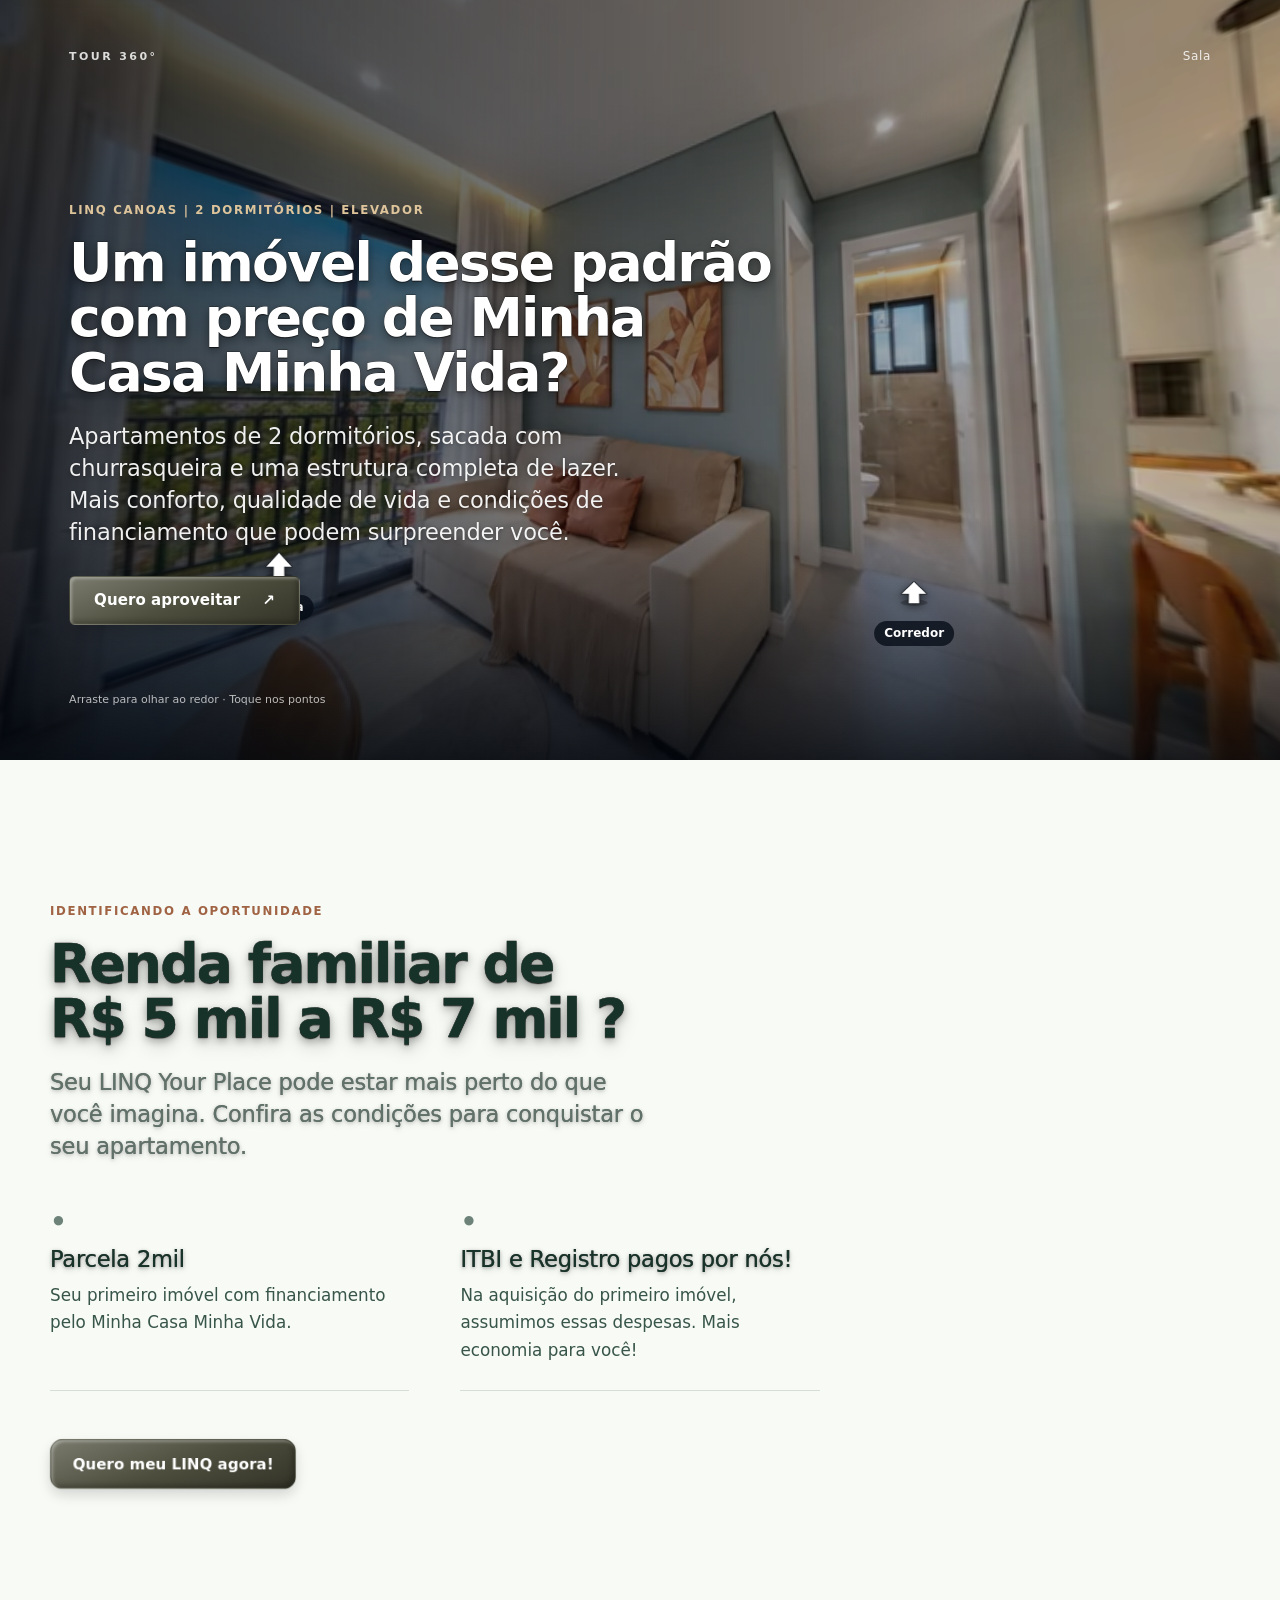
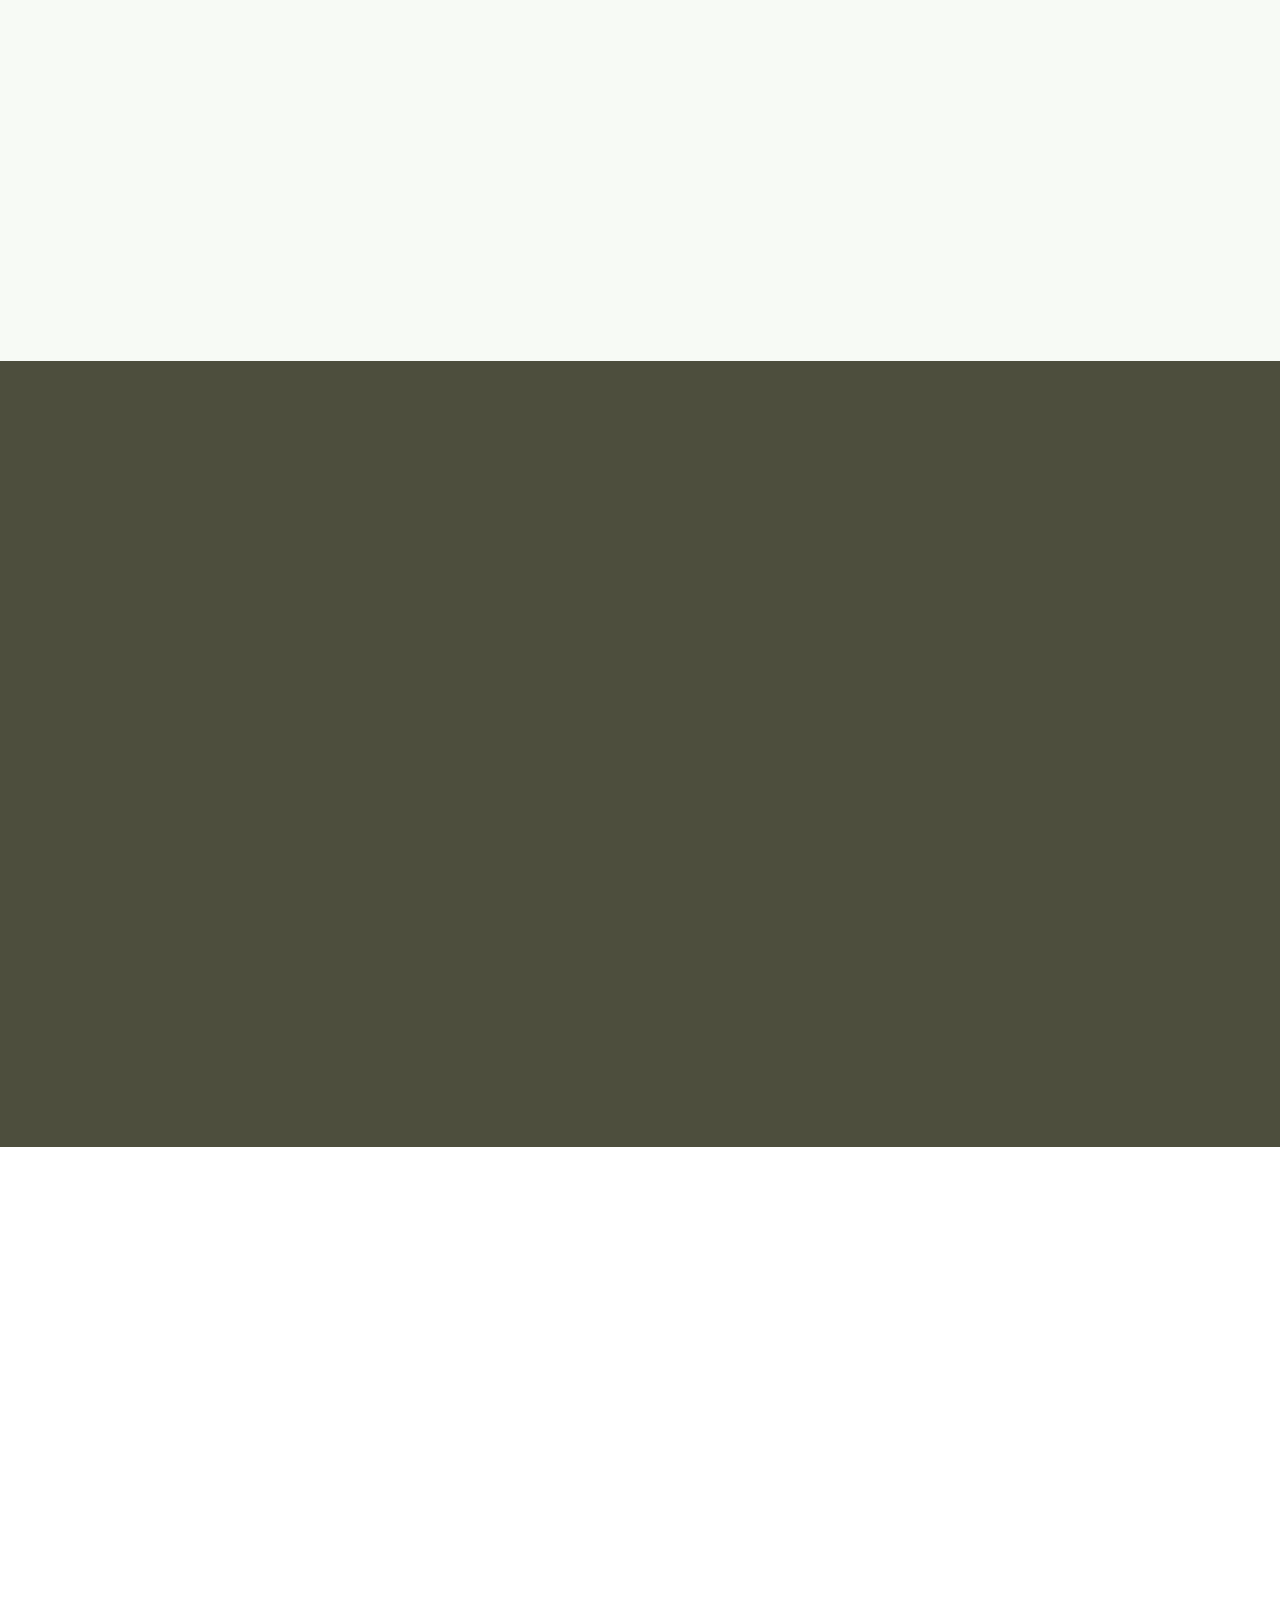
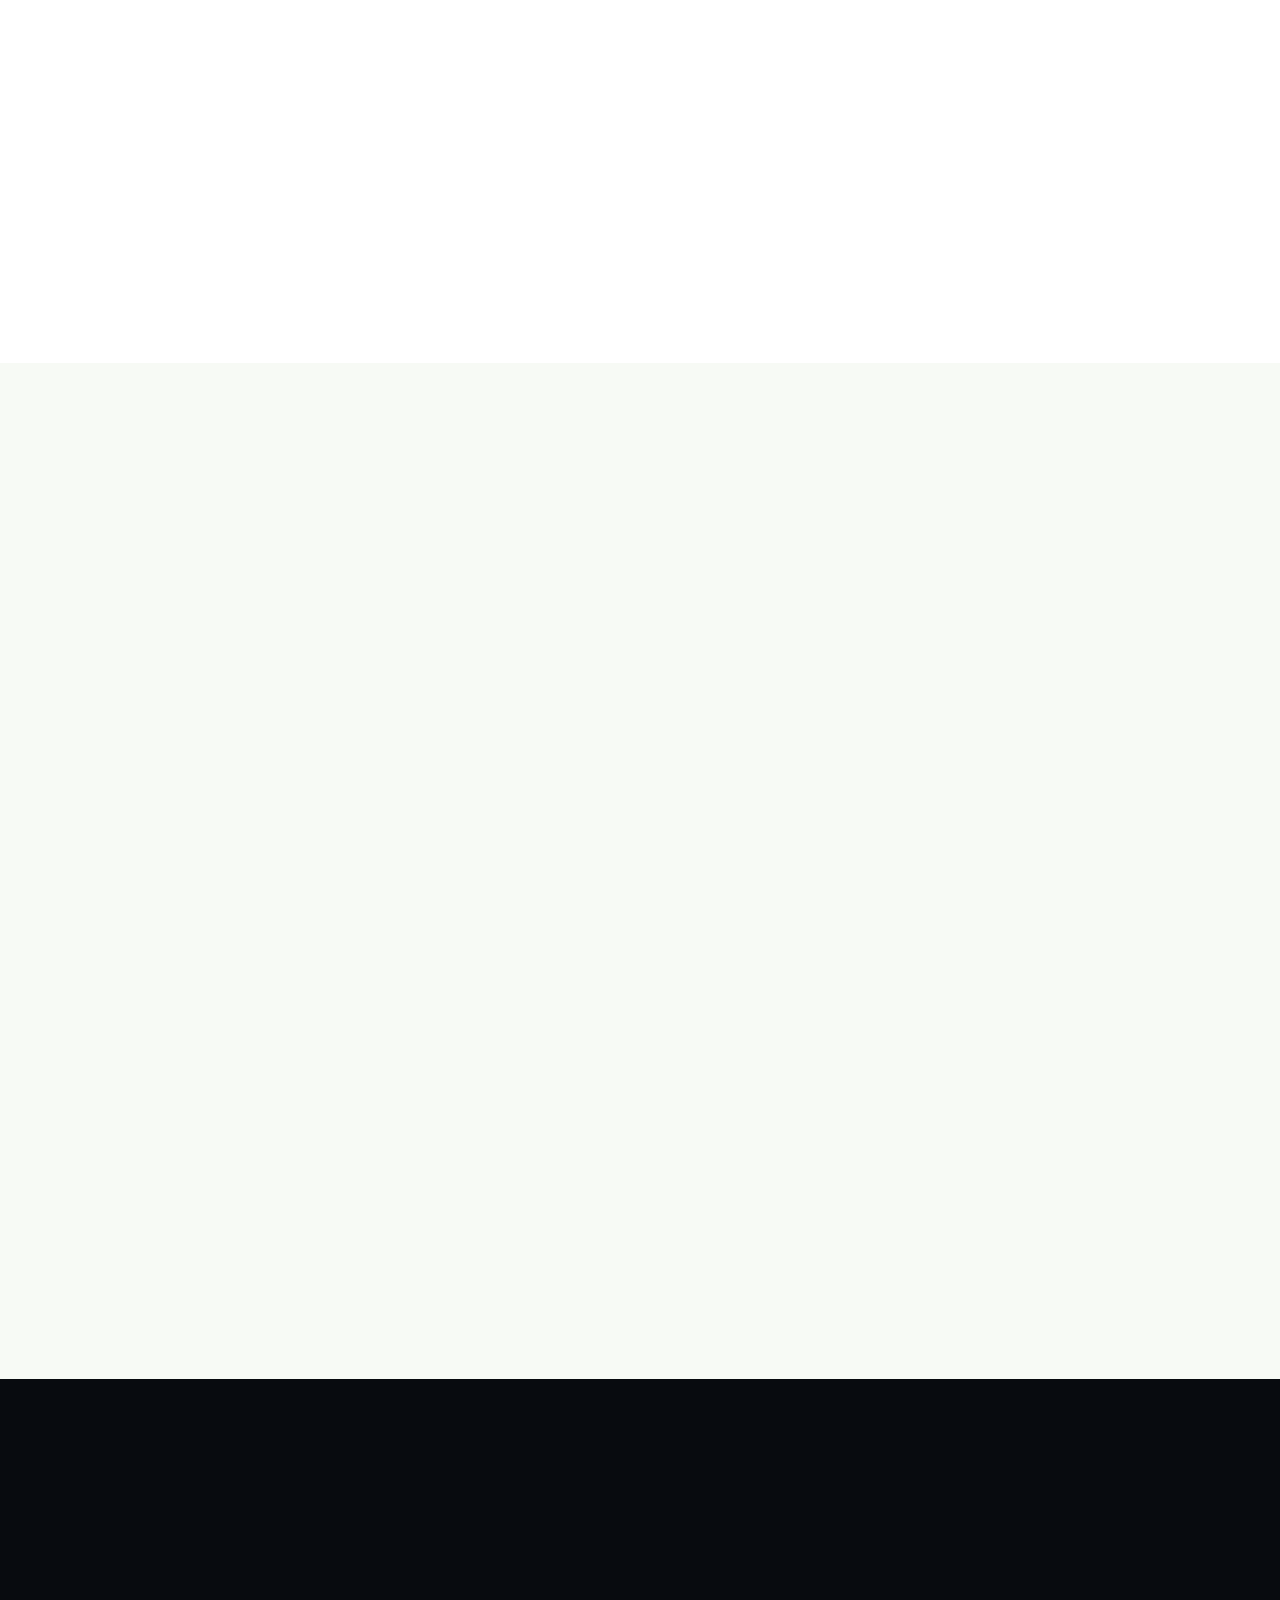
==== commit 14e985a3: "Add files via upload" ====
--- a/index.html
+++ b/index.html
@@ -4,14 +4,46 @@
       <meta charset="UTF-8">
       <meta http-equiv="Content-Security-Policy" content="default-src 'self' https:; img-src 'self' data: blob: https:; media-src 'self' data: blob: https:; style-src 'self' 'unsafe-inline' https:; font-src 'self' https: data:; script-src 'self' 'unsafe-inline' https:; object-src 'none'; base-uri 'self'">
       <meta name="viewport" content="width=device-width, initial-scale=1, viewport-fit=cover">
-      <title>LINQ Your Place Canoas | 2 Dormitórios | Sacada | Minha Casa Minha Vida</title>
-      <!-- Google Tag Manager -->
+      <title>LINQ Canoas | 2 Dormitórios | Sacada | Minha Casa Minha Vida</title>
+      <meta name="description" content="LINQ Your Place no Igara, Canoas: apartamentos de 2 dormitórios, sacada com churrasqueira e lazer. Minha Casa Minha Vida com parcelas na faixa de R$ 2 mil/mês.">
+      <meta name="robots" content="index, follow">
+      <meta name="author" content="FLEX">
+      <meta name="theme-color" content="#4d4e3d">
+      <link rel="canonical" href="https://linq.mcmv-rs.com.br">
+      <link rel="icon" href="https://linq.mcmv-rs.com.br/icon.webp" type="image/webp">
+      
+      <meta property="og:locale" content="pt_BR">
+      <meta property="og:type" content="website">
+      <meta property="og:site_name" content="LinQ Your Place">
+      <meta property="og:title" content="LINQ Canoas | 2 Dormitórios | Sacada | Minha Casa Minha Vida">
+      <meta property="og:description" content="LINQ Your Place no Igara, Canoas: apartamentos de 2 dormitórios, sacada com churrasqueira e lazer. Minha Casa Minha Vida com parcelas na faixa de R$ 2 mil/mês.">
+      <meta property="og:url" content="https://linq.mcmv-rs.com.br">
+      <meta property="og:image" content="https://linq.mcmv-rs.com.br/share.webp">
+      <meta property="og:image:secure_url" content="https://linq.mcmv-rs.com.br/share.webp">
+      <meta property="og:image:alt" content="LINQ Canoas | 2 Dormitórios | Sacada | Minha Casa Minha Vida">
+      <meta property="og:image:type" content="image/webp">
+      <meta property="article:modified_time" content="2026-10-20">
+      <meta name="twitter:card" content="summary_large_image">
+      <meta name="twitter:title" content="LINQ Canoas | 2 Dormitórios | Sacada | Minha Casa Minha Vida">
+      <meta name="twitter:description" content="LINQ Your Place no Igara, Canoas: apartamentos de 2 dormitórios, sacada com churrasqueira e lazer. Minha Casa Minha Vida com parcelas na faixa de R$ 2 mil/mês.">
+      <meta name="twitter:image" content="https://linq.mcmv-rs.com.br/share.webp">
+      <link rel="preconnect" href="https://fonts.googleapis.com">
+      <link rel="preconnect" href="https://fonts.gstatic.com" crossorigin>
+      <link rel="stylesheet" href="https://fonts.googleapis.com/css2?family=DM+Sans:wght@300;400;500;600;700;800;900&family=Source+Sans+3:wght@300;400;500;600;700;800;900&display=swap">
+      
+      <script type="application/ld+json">{"@context":"https://schema.org","@graph":[{"@type":"WebSite","@id":"https://linq.mcmv-rs.com.br/#website","url":"https://linq.mcmv-rs.com.br/","name":"LinQ Your Place","publisher":{"@id":"https://linq.mcmv-rs.com.br/#realestateagent"},"inLanguage":"pt-BR"},{"@type":"RealEstateListing","@id":"https://linq.mcmv-rs.com.br#webpage","url":"https://linq.mcmv-rs.com.br","name":"LINQ Canoas | 2 Dormitórios | Sacada | Minha Casa Minha Vida","description":"LINQ Your Place no Igara, Canoas: apartamentos de 2 dormitórios, sacada com churrasqueira e lazer. Minha Casa Minha Vida com parcelas na faixa de R$ 2 mil/mês.","isPartOf":{"@id":"https://linq.mcmv-rs.com.br/#website"},"about":{"@id":"https://linq.mcmv-rs.com.br#property"},"mainEntity":{"@id":"https://linq.mcmv-rs.com.br#property"},"author":{"@id":"https://linq.mcmv-rs.com.br/#author"},"publisher":{"@id":"https://linq.mcmv-rs.com.br/#realestateagent"},"dateModified":"2026-10-20","lastReviewed":"2026-10-20","primaryImageOfPage":{"@type":"ImageObject","url":"https://linq.mcmv-rs.com.br/share.webp"},"spatialCoverage":{"@type":"City","name":"Canoas"},"offers":{"@type":"Offer","price":"280000","priceCurrency":"BRL","url":"https://linq.mcmv-rs.com.br","itemOffered":{"@id":"https://linq.mcmv-rs.com.br#property"}}},{"@type":["Organization","RealEstateAgent"],"@id":"https://linq.mcmv-rs.com.br/#realestateagent","name":"LinQ Your Place","url":"https://linq.mcmv-rs.com.br","identifier":{"@type":"PropertyValue","name":"CRECI","value":"CRECI 83599F"},"areaServed":{"@type":"City","name":"Canoas"}},{"@type":"Person","@id":"https://linq.mcmv-rs.com.br/#author","name":"FLEX","jobTitle":"CRECI 83599F","url":"https://linq.mcmv-rs.com.br","sameAs":["https://linq.mcmv-rs.com.br"]},{"@type":"Place","@id":"https://linq.mcmv-rs.com.br#property","name":"LINQ Your Place","description":"LINQ Your Place no Igara, Canoas: apartamentos de 2 dormitórios, sacada com churrasqueira e lazer. Minha Casa Minha Vida com parcelas na faixa de R$ 2 mil/mês.","image":"https://linq.mcmv-rs.com.br/share.webp","url":"https://linq.mcmv-rs.com.br","address":{"@type":"PostalAddress","streetAddress":"Rua Camboatas, 465, Igara","addressLocality":"Canoas","addressRegion":"RS","postalCode":"92412-230","addressCountry":"BR"},"additionalProperty":[{"@type":"PropertyValue","name":"Contexto local","value":"Apartamento 2 dormitórios, sacada e churrasqueira, LINQ Your Place, Rua Camboatás, 465. Minha casa minha vida. 156 apartamentos, 13 andares, elevador duplo."}]}]}</script>
+      <link rel="stylesheet" href="assets/css/site.css?v=1792763376362">
+    
+<!-- IMOBIFY TAG | id: tag-installer-pro-1792755711758-h92in | tagmanager google -->
+<!-- Google Tag Manager -->
 <script>(function(w,d,s,l,i){w[l]=w[l]||[];w[l].push({'gtm.start':
 new Date().getTime(),event:'gtm.js'});var f=d.getElementsByTagName(s)[0],
 j=d.createElement(s),dl=l!='dataLayer'?'&l='+l:'';j.async=true;j.src=
 'https://www.googletagmanager.com/gtm.js?id='+i+dl;f.parentNode.insertBefore(j,f);
 })(window,document,'script','dataLayer','GTM-TGFZBDTN');</script>
 <!-- End Google Tag Manager -->
+<!-- /IMOBIFY TAG | id: tag-installer-pro-1792755711758-h92in -->
+<!-- IMOBIFY TAG | id: tag-installer-pro-1792758057159-c0729 | Gtag -->
 <!-- Google tag (gtag.js) -->
 <script async src="https://www.googletagmanager.com/gtag/js?id=G-3KZ4RXZMFH"></script>
 <script>
@@ -21,42 +53,11 @@
 
   gtag('config', 'G-3KZ4RXZMFH');
 </script>
-
-      <meta name="description" content="E se a prestação do seu apartamento fosse menor que o aluguel? Conheça o LINQ Your Place no Igara, Canoas: 2 dormitórios, sacada com churrasqueira e lazer. Solicite uma simulação do Minha Casa Minha Vida.">
-      <meta name="robots" content="index, follow">
-      <meta name="author" content="FLEX">
-      <meta name="theme-color" content="#4d4e3d">
-      <link rel="canonical" href="https://linq.mcmv-rs.com.br">
-      <link rel="icon" href="./icon.webp" type="image/webp"><link rel="shortcut icon" href="./icon.webp">
-      
-      <meta property="og:locale" content="pt_BR">
-      <meta property="og:type" content="website">
-      <meta property="og:site_name" content="LinQ Your Place">
-      <meta property="og:title" content="LINQ Canoas | 2 Dormitórios | Sacada | Minha Casa Minha Vida">
-      <meta property="og:description" content="E se a prestação do seu apartamento fosse menor que o aluguel? Conheça o LINQ Your Place no Igara, Canoas: 2 dormitórios, sacada com churrasqueira e lazer. Solicite uma simulação do Minha Casa Minha Vida.">
-      <meta property="og:url" content="https://linq.mcmv-rs.com.br">
-      <meta property="og:image" content="https://linq.mcmv-rs.com.br/share.webp">
-      <meta property="og:image:type" content="image/webp">
-      <meta property="article:modified_time" content="2026-10-20">
-      <meta name="twitter:card" content="summary_large_image">
-      <meta name="twitter:title" content="LINQ Canoas | 2 Dormitórios | Sacada | Minha Casa Minha Vida">
-      <meta name="twitter:description" content="E se a prestação do seu apartamento fosse menor que o aluguel? Conheça o LINQ Your Place no Igara, Canoas: 2 dormitórios, sacada com churrasqueira e lazer. Solicite uma simulação do Minha Casa Minha Vida.">
-      <meta name="twitter:image" content="https://linq.mcmv-rs.com.br/share.webp">
-      <link rel="preconnect" href="https://fonts.googleapis.com">
-      <link rel="preconnect" href="https://fonts.gstatic.com" crossorigin>
-      <link rel="stylesheet" href="https://fonts.googleapis.com/css2?family=DM+Sans:wght@300;400;500;600;700;800;900&family=Source+Sans+3:wght@300;400;500;600;700;800;900&display=swap">
-      
-      <script type="application/ld+json">{"@context":"https://schema.org","@graph":[{"@type":"WebSite","@id":"https://linq.mcmv-rs.com.br/#website","url":"https://linq.mcmv-rs.com.br/","name":"LinQ Your Place","publisher":{"@id":"https://linq.mcmv-rs.com.br/#realestateagent"},"inLanguage":"pt-BR"},{"@type":"RealEstateListing","@id":"https://linq.mcmv-rs.com.br#webpage","url":"https://linq.mcmv-rs.com.br","name":"LINQ Canoas | 2 Dormitórios | Sacada | Minha Casa Minha Vida","description":"E se a prestação do seu apartamento fosse menor que o aluguel? Conheça o LINQ Your Place no Igara, Canoas: 2 dormitórios, sacada com churrasqueira e lazer. Solicite uma simulação do Minha Casa Minha Vida.","isPartOf":{"@id":"https://linq.mcmv-rs.com.br/#website"},"about":{"@id":"https://linq.mcmv-rs.com.br#property"},"mainEntity":{"@id":"https://linq.mcmv-rs.com.br#property"},"author":{"@id":"https://linq.mcmv-rs.com.br/#author"},"publisher":{"@id":"https://linq.mcmv-rs.com.br/#realestateagent"},"dateModified":"2026-10-20","lastReviewed":"2026-10-20","primaryImageOfPage":{"@type":"ImageObject","url":"https://linq.mcmv-rs.com.br/share.webp"},"spatialCoverage":{"@type":"City","name":"Canoas"},"offers":{"@type":"Offer","price":"280000","priceCurrency":"BRL","url":"https://linq.mcmv-rs.com.br","itemOffered":{"@id":"https://linq.mcmv-rs.com.br#property"}}},{"@type":["Organization","RealEstateAgent"],"@id":"https://linq.mcmv-rs.com.br/#realestateagent","name":"LinQ Your Place","url":"https://linq.mcmv-rs.com.br","identifier":{"@type":"PropertyValue","name":"CRECI","value":"CRECI 83599F"},"areaServed":{"@type":"City","name":"Canoas"}},{"@type":"Person","@id":"https://linq.mcmv-rs.com.br/#author","name":"FLEX","jobTitle":"CRECI 83599F","url":"https://linq.mcmv-rs.com.br","sameAs":["https://linq.mcmv-rs.com.br"]},{"@type":"Place","@id":"https://linq.mcmv-rs.com.br#property","name":"LINQ Your Place","description":"E se a prestação do seu apartamento fosse menor que o aluguel? Conheça o LINQ Your Place no Igara, Canoas: 2 dormitórios, sacada com churrasqueira e lazer. Solicite uma simulação do Minha Casa Minha Vida.","image":"https://linq.mcmv-rs.com.br/share.webp","url":"https://linq.mcmv-rs.com.br","address":{"@type":"PostalAddress","streetAddress":"Rua Camboatas, 465, Igara","addressLocality":"Canoas","addressRegion":"RS","postalCode":"92412-230","addressCountry":"BR"},"additionalProperty":[{"@type":"PropertyValue","name":"Contexto local","value":"Apartamento 2 dormitórios, sacada e churrasqueira, LINQ Your Place, Rua Camboatás, 465. Minha casa minha vida. 156 apartamentos, 13 andares, elevador duplo."}]}]}</script>
-      <link rel="stylesheet" href="assets/css/site.css?v=1792718456939">
-    </head>
+<!-- /IMOBIFY TAG | id: tag-installer-pro-1792758057159-c0729 --></head>
 <body data-scroll-mode="flow" data-motion="subtle">
-<!-- Google Tag Manager (noscript) -->
-<noscript><iframe src="https://www.googletagmanager.com/ns.html?id=GTM-TGFZBDTN"
-height="0" width="0" style="display:none;visibility:hidden"></iframe></noscript>
-<!-- End Google Tag Manager (noscript) -->
 <a class="skip-link" href="#conteudo-principal">Ir para o conteúdo</a>
 <main id="conteudo-principal" role="main"><section class="section-shell plugin-play-section" data-section-id="hero360-tour-1792586326792-cbk90" data-plugin="hero360-tour" data-plugin-version="1.2.7" style="--imobify-duration:800ms;--imobify-delay:0ms;--imobify-distance:46px;--imobify-blur:12px;--imobify-scale:0.92;--imobify-origin-x:50%;--imobify-origin-y:50%;--imobify-easing:cubic-bezier(.22,1,.36,1);" data-element-motion="%7B%22baseDelayMs%22%3A150%2C%22staggerMs%22%3A100%2C%22scrollMode%22%3A%22entrance%22%2C%22items%22%3A%7B%220%22%3A%7B%22preset%22%3A%22bounce-fade%22%2C%22durationMs%22%3A950%2C%22delayMs%22%3A0%2C%22order%22%3A1%2C%22intensity%22%3A%22soft%22%7D%2C%221%22%3A%7B%22preset%22%3A%22kinetic-shear%22%2C%22durationMs%22%3A730%2C%22delayMs%22%3A80%2C%22order%22%3A2%2C%22intensity%22%3A%22soft%22%7D%2C%222%22%3A%7B%22preset%22%3A%22light-sweep%22%2C%22durationMs%22%3A730%2C%22delayMs%22%3A80%2C%22order%22%3A3%2C%22intensity%22%3A%22soft%22%7D%2C%223%22%3A%7B%22preset%22%3A%22orbit-settle%22%2C%22durationMs%22%3A730%2C%22delayMs%22%3A80%2C%22order%22%3A4%2C%22intensity%22%3A%22soft%22%7D%2C%224%22%3A%7B%22preset%22%3A%22magnetic-snap%22%2C%22durationMs%22%3A730%2C%22delayMs%22%3A80%2C%22order%22%3A5%2C%22intensity%22%3A%22soft%22%7D%2C%225%22%3A%7B%22preset%22%3A%22arc-rise%22%2C%22durationMs%22%3A730%2C%22delayMs%22%3A80%2C%22order%22%3A6%2C%22intensity%22%3A%22soft%22%7D%2C%226%22%3A%7B%22preset%22%3A%22split-shift%22%2C%22durationMs%22%3A730%2C%22delayMs%22%3A80%2C%22order%22%3A7%2C%22intensity%22%3A%22soft%22%7D%2C%227%22%3A%7B%22preset%22%3A%22diagonal-sweep%22%2C%22durationMs%22%3A730%2C%22delayMs%22%3A80%2C%22order%22%3A8%2C%22intensity%22%3A%22soft%22%7D%2C%228%22%3A%7B%22preset%22%3A%22depth-parallax%22%2C%22durationMs%22%3A730%2C%22delayMs%22%3A80%2C%22order%22%3A9%2C%22intensity%22%3A%22soft%22%7D%7D%7D" data-motion-threshold="0.2" data-motion-replay="false" data-motion-direction="bottom" data-section-transition="zoom" data-hide-mobile="false" data-hide-desktop="false"><div class="ims360" data-mode="hero" style="--ims360-height:760px;--ims360-height-mobile:580px;--ims360-overlay:20%;--ims360-accent:#dec49b;--ims360-text:#ffffff;" data-full-sphere="true" data-normalize-sphere="true" data-hero-hfov="118" data-hero-hide-delay="2" data-idle="5" data-sway-yaw="8" data-sway-pitch="1.4" data-sway-cycle="9" data-scroll="" data-progress="" data-scenes-menu="false" data-navigation-panel="false" data-motion-enabled="true" data-motion-activation="auto" data-motion-sensitivity="50" data-motion-smoothing="50" data-motion-recenter="" data-motion-touch="true">
-  <textarea class="ims360-config" hidden>{&quot;format&quot;:&quot;ImobStudioTour360&quot;,&quot;version&quot;:7,&quot;project&quot;:{&quot;id&quot;:&quot;tour360-section&quot;,&quot;name&quot;:&quot;LinQ&quot;,&quot;createdAt&quot;:&quot;&quot;,&quot;updatedAt&quot;:&quot;2026-10-22T02:22:39.215Z&quot;},&quot;settings&quot;:{&quot;firstSceneId&quot;:&quot;sala&quot;,&quot;preloadAdjacent&quot;:false,&quot;showCompass&quot;:false,&quot;showZoomControls&quot;:true,&quot;showFullscreenControl&quot;:true,&quot;autoLoad&quot;:true,&quot;defaultHfov&quot;:100,&quot;minHfov&quot;:50,&quot;maxHfov&quot;:120,&quot;authoringGrid&quot;:false},&quot;branding&quot;:{&quot;enabled&quot;:false,&quot;banner&quot;:&quot;&quot;,&quot;bannerName&quot;:&quot;&quot;,&quot;position&quot;:&quot;bottom-right&quot;,&quot;floatingEnabled&quot;:false,&quot;floatingText&quot;:&quot;&quot;,&quot;floatingLink&quot;:&quot;&quot;},&quot;sceneOrder&quot;:[&quot;dormitorio-2&quot;,&quot;banheiro&quot;,&quot;sala&quot;,&quot;sacada&quot;,&quot;casal&quot;,&quot;corredor&quot;],&quot;scenes&quot;:{&quot;dormitorio-2&quot;:{&quot;id&quot;:&quot;dormitorio-2&quot;,&quot;title&quot;:&quot;Dormitório 2&quot;,&quot;panorama&quot;:&quot;assets/images/tour360-scene-1-panorama-1.webp&quot;,&quot;initialView&quot;:{&quot;yaw&quot;:-93.1,&quot;pitch&quot;:-5.2,&quot;hfov&quot;:120},&quot;hotspots&quot;:[{&quot;id&quot;:&quot;hotspot_6c4cdc8f-31cb-48bc-8f23-c730b857e258&quot;,&quot;type&quot;:&quot;navigation&quot;,&quot;yaw&quot;:-175.4,&quot;pitch&quot;:-13.1,&quot;rotation&quot;:0,&quot;perspective&quot;:true,&quot;perspectiveStrength&quot;:1,&quot;scale&quot;:1,&quot;text&quot;:&quot;Casal&quot;,&quot;targetSceneId&quot;:null,&quot;targetView&quot;:null,&quot;url&quot;:&quot;&quot;,&quot;info&quot;:&quot;&quot;},{&quot;id&quot;:&quot;hotspot_baf045e5-15f4-4a69-8d08-7e0c4b675aee&quot;,&quot;type&quot;:&quot;navigation&quot;,&quot;yaw&quot;:178.3,&quot;pitch&quot;:-27.9,&quot;rotation&quot;:0,&quot;perspective&quot;:true,&quot;perspectiveStrength&quot;:1,&quot;scale&quot;:1,&quot;text&quot;:&quot;Corredor&quot;,&quot;targetSceneId&quot;:&quot;corredor&quot;,&quot;targetView&quot;:null,&quot;url&quot;:&quot;&quot;,&quot;info&quot;:&quot;&quot;}]},&quot;banheiro&quot;:{&quot;id&quot;:&quot;banheiro&quot;,&quot;title&quot;:&quot;Banheiro&quot;,&quot;panorama&quot;:&quot;assets/images/tour360-scene-2-panorama-2.webp&quot;,&quot;initialView&quot;:{&quot;yaw&quot;:110.2,&quot;pitch&quot;:-7.7,&quot;hfov&quot;:120},&quot;hotspots&quot;:[{&quot;id&quot;:&quot;hotspot_b8138596-a026-414f-9ff2-a5a0494f1c3e&quot;,&quot;type&quot;:&quot;navigation&quot;,&quot;yaw&quot;:84,&quot;pitch&quot;:-9.5,&quot;rotation&quot;:0,&quot;perspective&quot;:true,&quot;perspectiveStrength&quot;:1,&quot;scale&quot;:1,&quot;text&quot;:&quot;Sala&quot;,&quot;targetSceneId&quot;:&quot;sala&quot;,&quot;targetView&quot;:null,&quot;url&quot;:&quot;&quot;,&quot;info&quot;:&quot;&quot;}]},&quot;sala&quot;:{&quot;id&quot;:&quot;sala&quot;,&quot;title&quot;:&quot;Sala&quot;,&quot;panorama&quot;:&quot;assets/images/tour360-scene-3-panorama-3.webp&quot;,&quot;initialView&quot;:{&quot;yaw&quot;:-34.4,&quot;pitch&quot;:3.1,&quot;hfov&quot;:120},&quot;hotspots&quot;:[{&quot;id&quot;:&quot;hotspot_dfa66272-f932-4849-ad55-c2396f0cbe66&quot;,&quot;type&quot;:&quot;navigation&quot;,&quot;yaw&quot;:-78,&quot;pitch&quot;:-17.2,&quot;rotation&quot;:0,&quot;perspective&quot;:true,&quot;perspectiveStrength&quot;:1,&quot;scale&quot;:1,&quot;text&quot;:&quot;Sacada&quot;,&quot;targetSceneId&quot;:&quot;sacada&quot;,&quot;targetView&quot;:null,&quot;url&quot;:&quot;&quot;,&quot;info&quot;:&quot;&quot;},{&quot;id&quot;:&quot;hotspot_449da645-78c2-4d40-bd5c-cdab6e73639c&quot;,&quot;type&quot;:&quot;info&quot;,&quot;yaw&quot;:127.7,&quot;pitch&quot;:0.2,&quot;rotation&quot;:0,&quot;perspective&quot;:true,&quot;perspectiveStrength&quot;:1,&quot;scale&quot;:1,&quot;text&quot;:&quot;Churrasqueira&quot;,&quot;targetSceneId&quot;:null,&quot;targetView&quot;:null,&quot;url&quot;:&quot;&quot;,&quot;info&quot;:&quot;&quot;},{&quot;id&quot;:&quot;hotspot_5974fce1-87bb-4ef8-a9b9-b3d0ab1cafdc&quot;,&quot;type&quot;:&quot;navigation&quot;,&quot;yaw&quot;:1.4,&quot;pitch&quot;:-21.8,&quot;rotation&quot;:0,&quot;perspective&quot;:true,&quot;perspectiveStrength&quot;:1,&quot;scale&quot;:1,&quot;text&quot;:&quot;Corredor&quot;,&quot;targetSceneId&quot;:&quot;corredor&quot;,&quot;targetView&quot;:null,&quot;url&quot;:&quot;&quot;,&quot;info&quot;:&quot;&quot;}]},&quot;sacada&quot;:{&quot;id&quot;:&quot;sacada&quot;,&quot;title&quot;:&quot;Sacada&quot;,&quot;panorama&quot;:&quot;assets/images/tour360-scene-4-panorama-4.webp&quot;,&quot;initialView&quot;:{&quot;yaw&quot;:6.3,&quot;pitch&quot;:-8.5,&quot;hfov&quot;:120},&quot;hotspots&quot;:[{&quot;id&quot;:&quot;hotspot_b016313d-50a4-49ea-8a8d-99b8b925c119&quot;,&quot;type&quot;:&quot;navigation&quot;,&quot;yaw&quot;:-60.5,&quot;pitch&quot;:-13.3,&quot;rotation&quot;:0,&quot;perspective&quot;:true,&quot;perspectiveStrength&quot;:1,&quot;scale&quot;:1,&quot;text&quot;:&quot;Sala&quot;,&quot;targetSceneId&quot;:&quot;sala&quot;,&quot;targetView&quot;:null,&quot;url&quot;:&quot;&quot;,&quot;info&quot;:&quot;&quot;}]},&quot;casal&quot;:{&quot;id&quot;:&quot;casal&quot;,&quot;title&quot;:&quot;Casal&quot;,&quot;panorama&quot;:&quot;assets/images/tour360-scene-5-panorama-5.webp&quot;,&quot;initialView&quot;:{&quot;yaw&quot;:137.9,&quot;pitch&quot;:-11.6,&quot;hfov&quot;:120},&quot;hotspots&quot;:[{&quot;id&quot;:&quot;hotspot_5fcec45a-e8ff-4b78-82f8-bb9b88ef10a8&quot;,&quot;type&quot;:&quot;navigation&quot;,&quot;yaw&quot;:83.2,&quot;pitch&quot;:-22.8,&quot;rotation&quot;:0,&quot;perspective&quot;:true,&quot;perspectiveStrength&quot;:1,&quot;scale&quot;:1,&quot;text&quot;:&quot;Corredor&quot;,&quot;targetSceneId&quot;:&quot;corredor&quot;,&quot;targetView&quot;:null,&quot;url&quot;:&quot;&quot;,&quot;info&quot;:&quot;&quot;}]},&quot;corredor&quot;:{&quot;id&quot;:&quot;corredor&quot;,&quot;title&quot;:&quot;Corredor&quot;,&quot;panorama&quot;:&quot;assets/images/tour360-scene-6-panorama-6.webp&quot;,&quot;initialView&quot;:{&quot;yaw&quot;:167.6,&quot;pitch&quot;:-2,&quot;hfov&quot;:120},&quot;hotspots&quot;:[{&quot;id&quot;:&quot;hotspot_2bbbf7d1-f70e-493f-87e2-f6b0cacf66c0&quot;,&quot;type&quot;:&quot;navigation&quot;,&quot;yaw&quot;:98.6,&quot;pitch&quot;:-20.6,&quot;rotation&quot;:0,&quot;perspective&quot;:true,&quot;perspectiveStrength&quot;:1,&quot;scale&quot;:1,&quot;text&quot;:&quot;Dormitório Casal&quot;,&quot;targetSceneId&quot;:&quot;casal&quot;,&quot;targetView&quot;:null,&quot;url&quot;:&quot;&quot;,&quot;info&quot;:&quot;&quot;},{&quot;id&quot;:&quot;hotspot_252550e6-ec27-4ab1-8d86-6e223e93aae9&quot;,&quot;type&quot;:&quot;navigation&quot;,&quot;yaw&quot;:-1,&quot;pitch&quot;:-15.2,&quot;rotation&quot;:0,&quot;perspective&quot;:true,&quot;perspectiveStrength&quot;:1,&quot;scale&quot;:1,&quot;text&quot;:&quot;Sala&quot;,&quot;targetSceneId&quot;:&quot;sala&quot;,&quot;targetView&quot;:null,&quot;url&quot;:&quot;&quot;,&quot;info&quot;:&quot;&quot;},{&quot;id&quot;:&quot;hotspot_9947ee17-8c9d-4d93-89ae-30cb2a213a99&quot;,&quot;type&quot;:&quot;navigation&quot;,&quot;yaw&quot;:-101.6,&quot;pitch&quot;:-20.6,&quot;rotation&quot;:0,&quot;perspective&quot;:true,&quot;perspectiveStrength&quot;:1,&quot;scale&quot;:1,&quot;text&quot;:&quot;Dormitório 2&quot;,&quot;targetSceneId&quot;:&quot;dormitorio-2&quot;,&quot;targetView&quot;:null,&quot;url&quot;:&quot;&quot;,&quot;info&quot;:&quot;&quot;},{&quot;id&quot;:&quot;hotspot_e755d2b0-1556-4fb4-993b-5e5fc99f2365&quot;,&quot;type&quot;:&quot;navigation&quot;,&quot;yaw&quot;:-179.6,&quot;pitch&quot;:-19.6,&quot;rotation&quot;:0,&quot;perspective&quot;:true,&quot;perspectiveStrength&quot;:1,&quot;scale&quot;:1,&quot;text&quot;:&quot;Banheiro&quot;,&quot;targetSceneId&quot;:&quot;banheiro&quot;,&quot;targetView&quot;:null,&quot;url&quot;:&quot;&quot;,&quot;info&quot;:&quot;&quot;}]}}}</textarea>
+  <textarea class="ims360-config" hidden>{&quot;format&quot;:&quot;ImobStudioTour360&quot;,&quot;version&quot;:7,&quot;project&quot;:{&quot;id&quot;:&quot;tour360-section&quot;,&quot;name&quot;:&quot;LinQ&quot;,&quot;createdAt&quot;:&quot;&quot;,&quot;updatedAt&quot;:&quot;2026-10-22T02:22:39.215Z&quot;},&quot;settings&quot;:{&quot;firstSceneId&quot;:&quot;sala&quot;,&quot;preloadAdjacent&quot;:false,&quot;showCompass&quot;:false,&quot;showZoomControls&quot;:true,&quot;showFullscreenControl&quot;:true,&quot;autoLoad&quot;:true,&quot;defaultHfov&quot;:100,&quot;minHfov&quot;:50,&quot;maxHfov&quot;:120,&quot;authoringGrid&quot;:false},&quot;branding&quot;:{&quot;enabled&quot;:false,&quot;banner&quot;:&quot;&quot;,&quot;bannerName&quot;:&quot;&quot;,&quot;position&quot;:&quot;bottom-right&quot;,&quot;floatingEnabled&quot;:false,&quot;floatingText&quot;:&quot;&quot;,&quot;floatingLink&quot;:&quot;&quot;},&quot;sceneOrder&quot;:[&quot;dormitorio-2&quot;,&quot;banheiro&quot;,&quot;sala&quot;,&quot;sacada&quot;,&quot;casal&quot;,&quot;corredor&quot;],&quot;scenes&quot;:{&quot;dormitorio-2&quot;:{&quot;id&quot;:&quot;dormitorio-2&quot;,&quot;title&quot;:&quot;Dormitório 2&quot;,&quot;panorama&quot;:&quot;[data-uri]&quot;,&quot;initialView&quot;:{&quot;yaw&quot;:-93.1,&quot;pitch&quot;:-5.2,&quot;hfov&quot;:120},&quot;hotspots&quot;:[{&quot;id&quot;:&quot;hotspot_6c4cdc8f-31cb-48bc-8f23-c730b857e258&quot;,&quot;type&quot;:&quot;navigation&quot;,&quot;yaw&quot;:-175.4,&quot;pitch&quot;:-13.1,&quot;rotation&quot;:0,&quot;perspective&quot;:true,&quot;perspectiveStrength&quot;:1,&quot;scale&quot;:1,&quot;text&quot;:&quot;Casal&quot;,&quot;targetSceneId&quot;:null,&quot;targetView&quot;:null,&quot;url&quot;:&quot;&quot;,&quot;info&quot;:&quot;&quot;},{&quot;id&quot;:&quot;hotspot_baf045e5-15f4-4a69-8d08-7e0c4b675aee&quot;,&quot;type&quot;:&quot;navigation&quot;,&quot;yaw&quot;:178.3,&quot;pitch&quot;:-27.9,&quot;rotation&quot;:0,&quot;perspective&quot;:true,&quot;perspectiveStrength&quot;:1,&quot;scale&quot;:1,&quot;text&quot;:&quot;Corredor&quot;,&quot;targetSceneId&quot;:&quot;corredor&quot;,&quot;targetView&quot;:null,&quot;url&quot;:&quot;&quot;,&quot;info&quot;:&quot;&quot;}]},&quot;banheiro&quot;:{&quot;id&quot;:&quot;banheiro&quot;,&quot;title&quot;:&quot;Banheiro&quot;,&quot;panorama&quot;:&quot;[data-uri]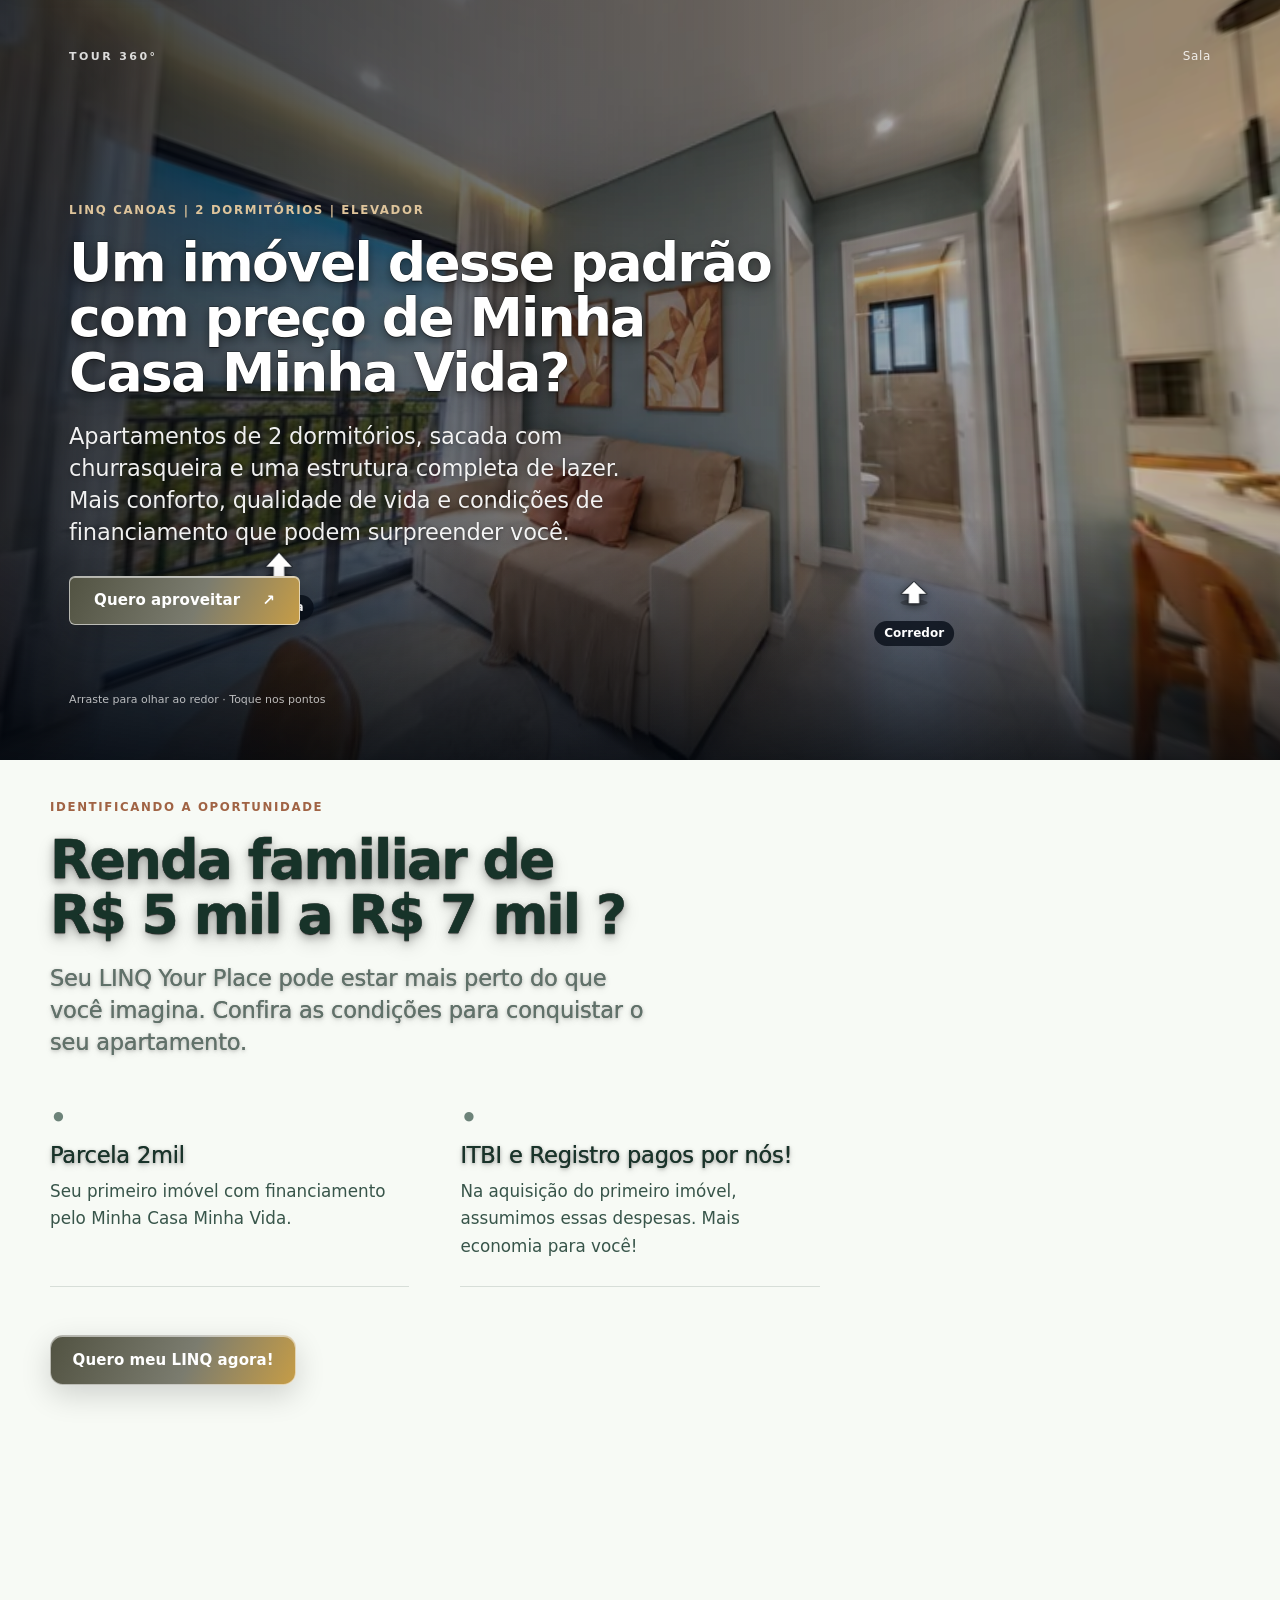
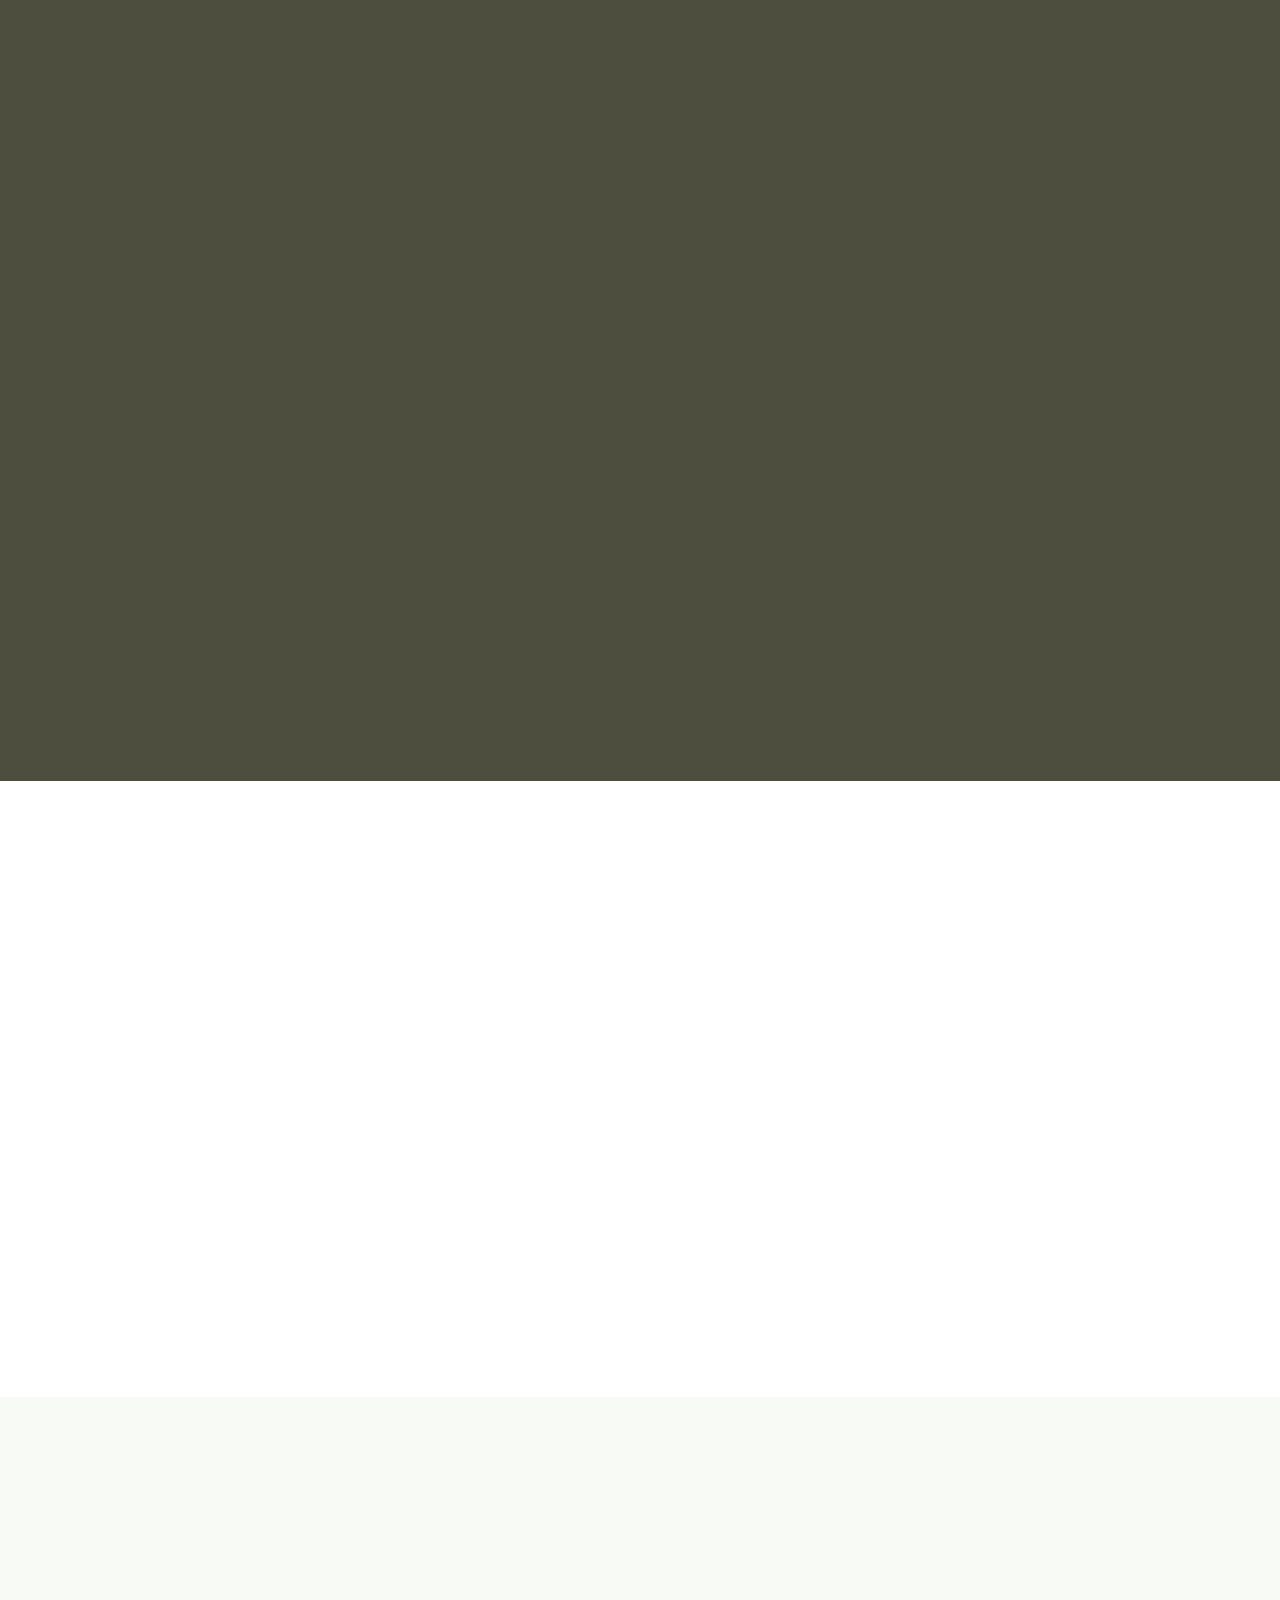
==== commit 5a6bd166: "Add files via upload" ====
--- a/index.html
+++ b/index.html
@@ -30,9 +30,9 @@
       <link rel="preconnect" href="https://fonts.googleapis.com">
       <link rel="preconnect" href="https://fonts.gstatic.com" crossorigin>
       <link rel="stylesheet" href="https://fonts.googleapis.com/css2?family=DM+Sans:wght@300;400;500;600;700;800;900&family=Source+Sans+3:wght@300;400;500;600;700;800;900&display=swap">
-      
+      <link rel="stylesheet" href="https://cdnjs.cloudflare.com/ajax/libs/font-awesome/6.5.2/css/all.min.css" referrerpolicy="no-referrer">
       <script type="application/ld+json">{"@context":"https://schema.org","@graph":[{"@type":"WebSite","@id":"https://linq.mcmv-rs.com.br/#website","url":"https://linq.mcmv-rs.com.br/","name":"LinQ Your Place","publisher":{"@id":"https://linq.mcmv-rs.com.br/#realestateagent"},"inLanguage":"pt-BR"},{"@type":"RealEstateListing","@id":"https://linq.mcmv-rs.com.br#webpage","url":"https://linq.mcmv-rs.com.br","name":"LINQ Canoas | 2 Dormitórios | Sacada | Minha Casa Minha Vida","description":"LINQ Your Place no Igara, Canoas: apartamentos de 2 dormitórios, sacada com churrasqueira e lazer. Minha Casa Minha Vida com parcelas na faixa de R$ 2 mil/mês.","isPartOf":{"@id":"https://linq.mcmv-rs.com.br/#website"},"about":{"@id":"https://linq.mcmv-rs.com.br#property"},"mainEntity":{"@id":"https://linq.mcmv-rs.com.br#property"},"author":{"@id":"https://linq.mcmv-rs.com.br/#author"},"publisher":{"@id":"https://linq.mcmv-rs.com.br/#realestateagent"},"dateModified":"2026-10-20","lastReviewed":"2026-10-20","primaryImageOfPage":{"@type":"ImageObject","url":"https://linq.mcmv-rs.com.br/share.webp"},"spatialCoverage":{"@type":"City","name":"Canoas"},"offers":{"@type":"Offer","price":"280000","priceCurrency":"BRL","url":"https://linq.mcmv-rs.com.br","itemOffered":{"@id":"https://linq.mcmv-rs.com.br#property"}}},{"@type":["Organization","RealEstateAgent"],"@id":"https://linq.mcmv-rs.com.br/#realestateagent","name":"LinQ Your Place","url":"https://linq.mcmv-rs.com.br","identifier":{"@type":"PropertyValue","name":"CRECI","value":"CRECI 83599F"},"areaServed":{"@type":"City","name":"Canoas"}},{"@type":"Person","@id":"https://linq.mcmv-rs.com.br/#author","name":"FLEX","jobTitle":"CRECI 83599F","url":"https://linq.mcmv-rs.com.br","sameAs":["https://linq.mcmv-rs.com.br"]},{"@type":"Place","@id":"https://linq.mcmv-rs.com.br#property","name":"LINQ Your Place","description":"LINQ Your Place no Igara, Canoas: apartamentos de 2 dormitórios, sacada com churrasqueira e lazer. Minha Casa Minha Vida com parcelas na faixa de R$ 2 mil/mês.","image":"https://linq.mcmv-rs.com.br/share.webp","url":"https://linq.mcmv-rs.com.br","address":{"@type":"PostalAddress","streetAddress":"Rua Camboatas, 465, Igara","addressLocality":"Canoas","addressRegion":"RS","postalCode":"92412-230","addressCountry":"BR"},"additionalProperty":[{"@type":"PropertyValue","name":"Contexto local","value":"Apartamento 2 dormitórios, sacada e churrasqueira, LINQ Your Place, Rua Camboatás, 465. Minha casa minha vida. 156 apartamentos, 13 andares, elevador duplo."}]}]}</script>
-      <link rel="stylesheet" href="assets/css/site.css?v=1792763376362">
+      <link rel="stylesheet" href="assets/css/site.css?v=1792806772585">
     
 <!-- IMOBIFY TAG | id: tag-installer-pro-1792755711758-h92in | tagmanager google -->
 <!-- Google Tag Manager -->
@@ -56,8 +56,8 @@
 <!-- /IMOBIFY TAG | id: tag-installer-pro-1792758057159-c0729 --></head>
 <body data-scroll-mode="flow" data-motion="subtle">
 <a class="skip-link" href="#conteudo-principal">Ir para o conteúdo</a>
-<main id="conteudo-principal" role="main"><section class="section-shell plugin-play-section" data-section-id="hero360-tour-1792586326792-cbk90" data-plugin="hero360-tour" data-plugin-version="1.2.7" style="--imobify-duration:800ms;--imobify-delay:0ms;--imobify-distance:46px;--imobify-blur:12px;--imobify-scale:0.92;--imobify-origin-x:50%;--imobify-origin-y:50%;--imobify-easing:cubic-bezier(.22,1,.36,1);" data-element-motion="%7B%22baseDelayMs%22%3A150%2C%22staggerMs%22%3A100%2C%22scrollMode%22%3A%22entrance%22%2C%22items%22%3A%7B%220%22%3A%7B%22preset%22%3A%22bounce-fade%22%2C%22durationMs%22%3A950%2C%22delayMs%22%3A0%2C%22order%22%3A1%2C%22intensity%22%3A%22soft%22%7D%2C%221%22%3A%7B%22preset%22%3A%22kinetic-shear%22%2C%22durationMs%22%3A730%2C%22delayMs%22%3A80%2C%22order%22%3A2%2C%22intensity%22%3A%22soft%22%7D%2C%222%22%3A%7B%22preset%22%3A%22light-sweep%22%2C%22durationMs%22%3A730%2C%22delayMs%22%3A80%2C%22order%22%3A3%2C%22intensity%22%3A%22soft%22%7D%2C%223%22%3A%7B%22preset%22%3A%22orbit-settle%22%2C%22durationMs%22%3A730%2C%22delayMs%22%3A80%2C%22order%22%3A4%2C%22intensity%22%3A%22soft%22%7D%2C%224%22%3A%7B%22preset%22%3A%22magnetic-snap%22%2C%22durationMs%22%3A730%2C%22delayMs%22%3A80%2C%22order%22%3A5%2C%22intensity%22%3A%22soft%22%7D%2C%225%22%3A%7B%22preset%22%3A%22arc-rise%22%2C%22durationMs%22%3A730%2C%22delayMs%22%3A80%2C%22order%22%3A6%2C%22intensity%22%3A%22soft%22%7D%2C%226%22%3A%7B%22preset%22%3A%22split-shift%22%2C%22durationMs%22%3A730%2C%22delayMs%22%3A80%2C%22order%22%3A7%2C%22intensity%22%3A%22soft%22%7D%2C%227%22%3A%7B%22preset%22%3A%22diagonal-sweep%22%2C%22durationMs%22%3A730%2C%22delayMs%22%3A80%2C%22order%22%3A8%2C%22intensity%22%3A%22soft%22%7D%2C%228%22%3A%7B%22preset%22%3A%22depth-parallax%22%2C%22durationMs%22%3A730%2C%22delayMs%22%3A80%2C%22order%22%3A9%2C%22intensity%22%3A%22soft%22%7D%7D%7D" data-motion-threshold="0.2" data-motion-replay="false" data-motion-direction="bottom" data-section-transition="zoom" data-hide-mobile="false" data-hide-desktop="false"><div class="ims360" data-mode="hero" style="--ims360-height:760px;--ims360-height-mobile:580px;--ims360-overlay:20%;--ims360-accent:#dec49b;--ims360-text:#ffffff;" data-full-sphere="true" data-normalize-sphere="true" data-hero-hfov="118" data-hero-hide-delay="2" data-idle="5" data-sway-yaw="8" data-sway-pitch="1.4" data-sway-cycle="9" data-scroll="" data-progress="" data-scenes-menu="false" data-navigation-panel="false" data-motion-enabled="true" data-motion-activation="auto" data-motion-sensitivity="50" data-motion-smoothing="50" data-motion-recenter="" data-motion-touch="true">
-  <textarea class="ims360-config" hidden>{&quot;format&quot;:&quot;ImobStudioTour360&quot;,&quot;version&quot;:7,&quot;project&quot;:{&quot;id&quot;:&quot;tour360-section&quot;,&quot;name&quot;:&quot;LinQ&quot;,&quot;createdAt&quot;:&quot;&quot;,&quot;updatedAt&quot;:&quot;2026-10-22T02:22:39.215Z&quot;},&quot;settings&quot;:{&quot;firstSceneId&quot;:&quot;sala&quot;,&quot;preloadAdjacent&quot;:false,&quot;showCompass&quot;:false,&quot;showZoomControls&quot;:true,&quot;showFullscreenControl&quot;:true,&quot;autoLoad&quot;:true,&quot;defaultHfov&quot;:100,&quot;minHfov&quot;:50,&quot;maxHfov&quot;:120,&quot;authoringGrid&quot;:false},&quot;branding&quot;:{&quot;enabled&quot;:false,&quot;banner&quot;:&quot;&quot;,&quot;bannerName&quot;:&quot;&quot;,&quot;position&quot;:&quot;bottom-right&quot;,&quot;floatingEnabled&quot;:false,&quot;floatingText&quot;:&quot;&quot;,&quot;floatingLink&quot;:&quot;&quot;},&quot;sceneOrder&quot;:[&quot;dormitorio-2&quot;,&quot;banheiro&quot;,&quot;sala&quot;,&quot;sacada&quot;,&quot;casal&quot;,&quot;corredor&quot;],&quot;scenes&quot;:{&quot;dormitorio-2&quot;:{&quot;id&quot;:&quot;dormitorio-2&quot;,&quot;title&quot;:&quot;Dormitório 2&quot;,&quot;panorama&quot;:&quot;[data-uri]&quot;,&quot;initialView&quot;:{&quot;yaw&quot;:-93.1,&quot;pitch&quot;:-5.2,&quot;hfov&quot;:120},&quot;hotspots&quot;:[{&quot;id&quot;:&quot;hotspot_6c4cdc8f-31cb-48bc-8f23-c730b857e258&quot;,&quot;type&quot;:&quot;navigation&quot;,&quot;yaw&quot;:-175.4,&quot;pitch&quot;:-13.1,&quot;rotation&quot;:0,&quot;perspective&quot;:true,&quot;perspectiveStrength&quot;:1,&quot;scale&quot;:1,&quot;text&quot;:&quot;Casal&quot;,&quot;targetSceneId&quot;:null,&quot;targetView&quot;:null,&quot;url&quot;:&quot;&quot;,&quot;info&quot;:&quot;&quot;},{&quot;id&quot;:&quot;hotspot_baf045e5-15f4-4a69-8d08-7e0c4b675aee&quot;,&quot;type&quot;:&quot;navigation&quot;,&quot;yaw&quot;:178.3,&quot;pitch&quot;:-27.9,&quot;rotation&quot;:0,&quot;perspective&quot;:true,&quot;perspectiveStrength&quot;:1,&quot;scale&quot;:1,&quot;text&quot;:&quot;Corredor&quot;,&quot;targetSceneId&quot;:&quot;corredor&quot;,&quot;targetView&quot;:null,&quot;url&quot;:&quot;&quot;,&quot;info&quot;:&quot;&quot;}]},&quot;banheiro&quot;:{&quot;id&quot;:&quot;banheiro&quot;,&quot;title&quot;:&quot;Banheiro&quot;,&quot;panorama&quot;:&quot;[data-uri]